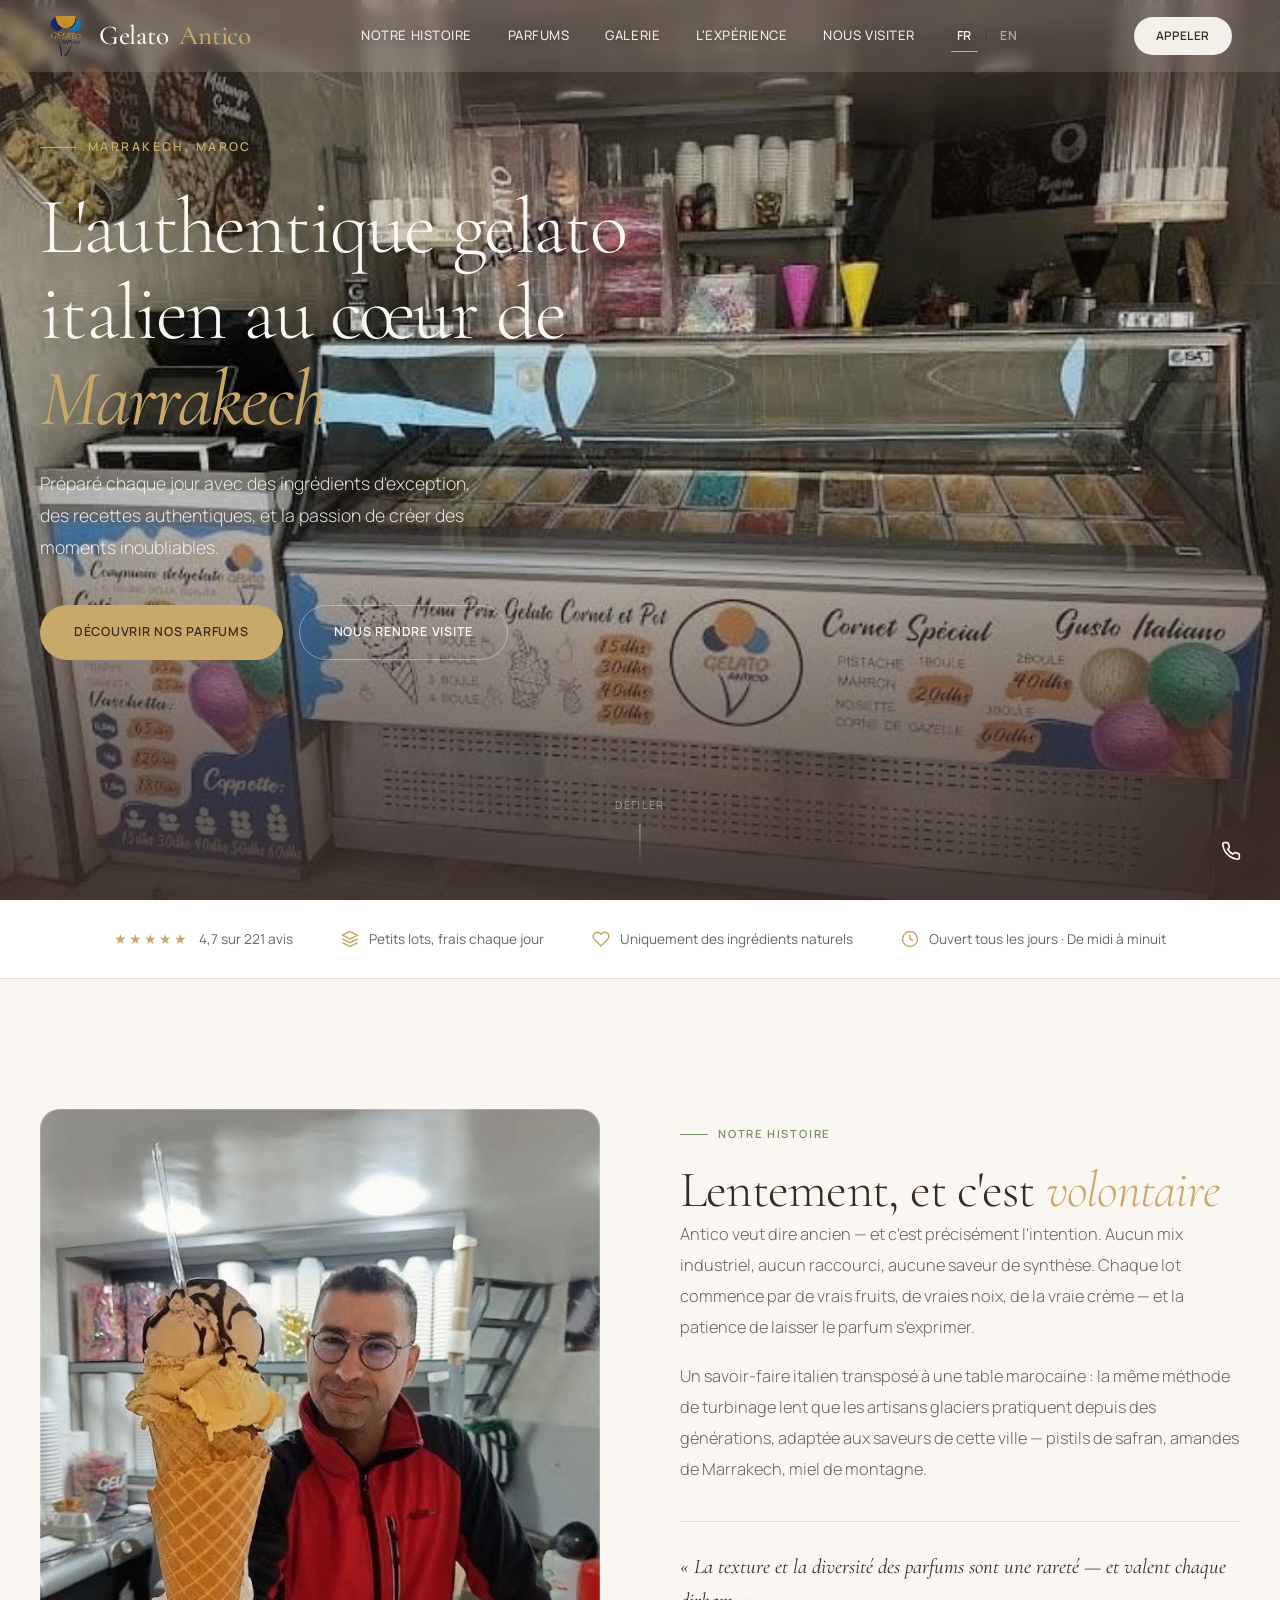
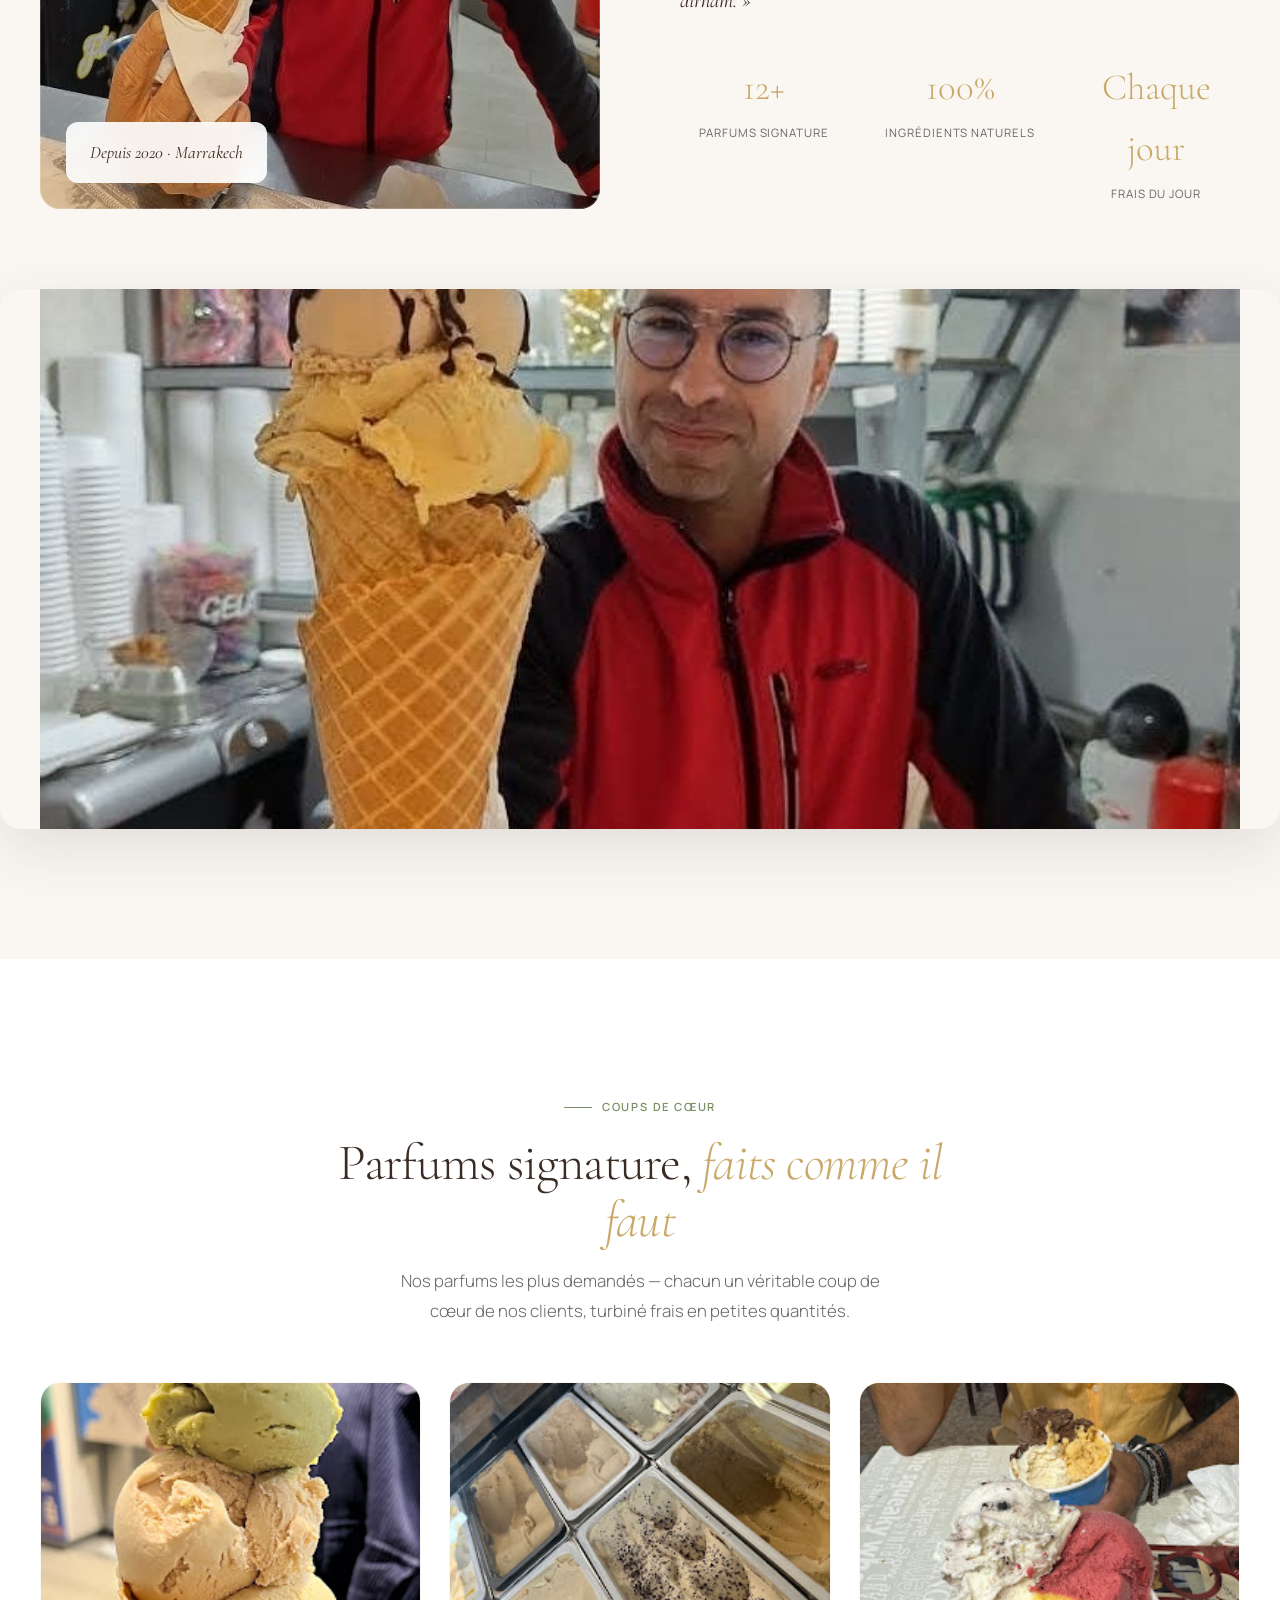
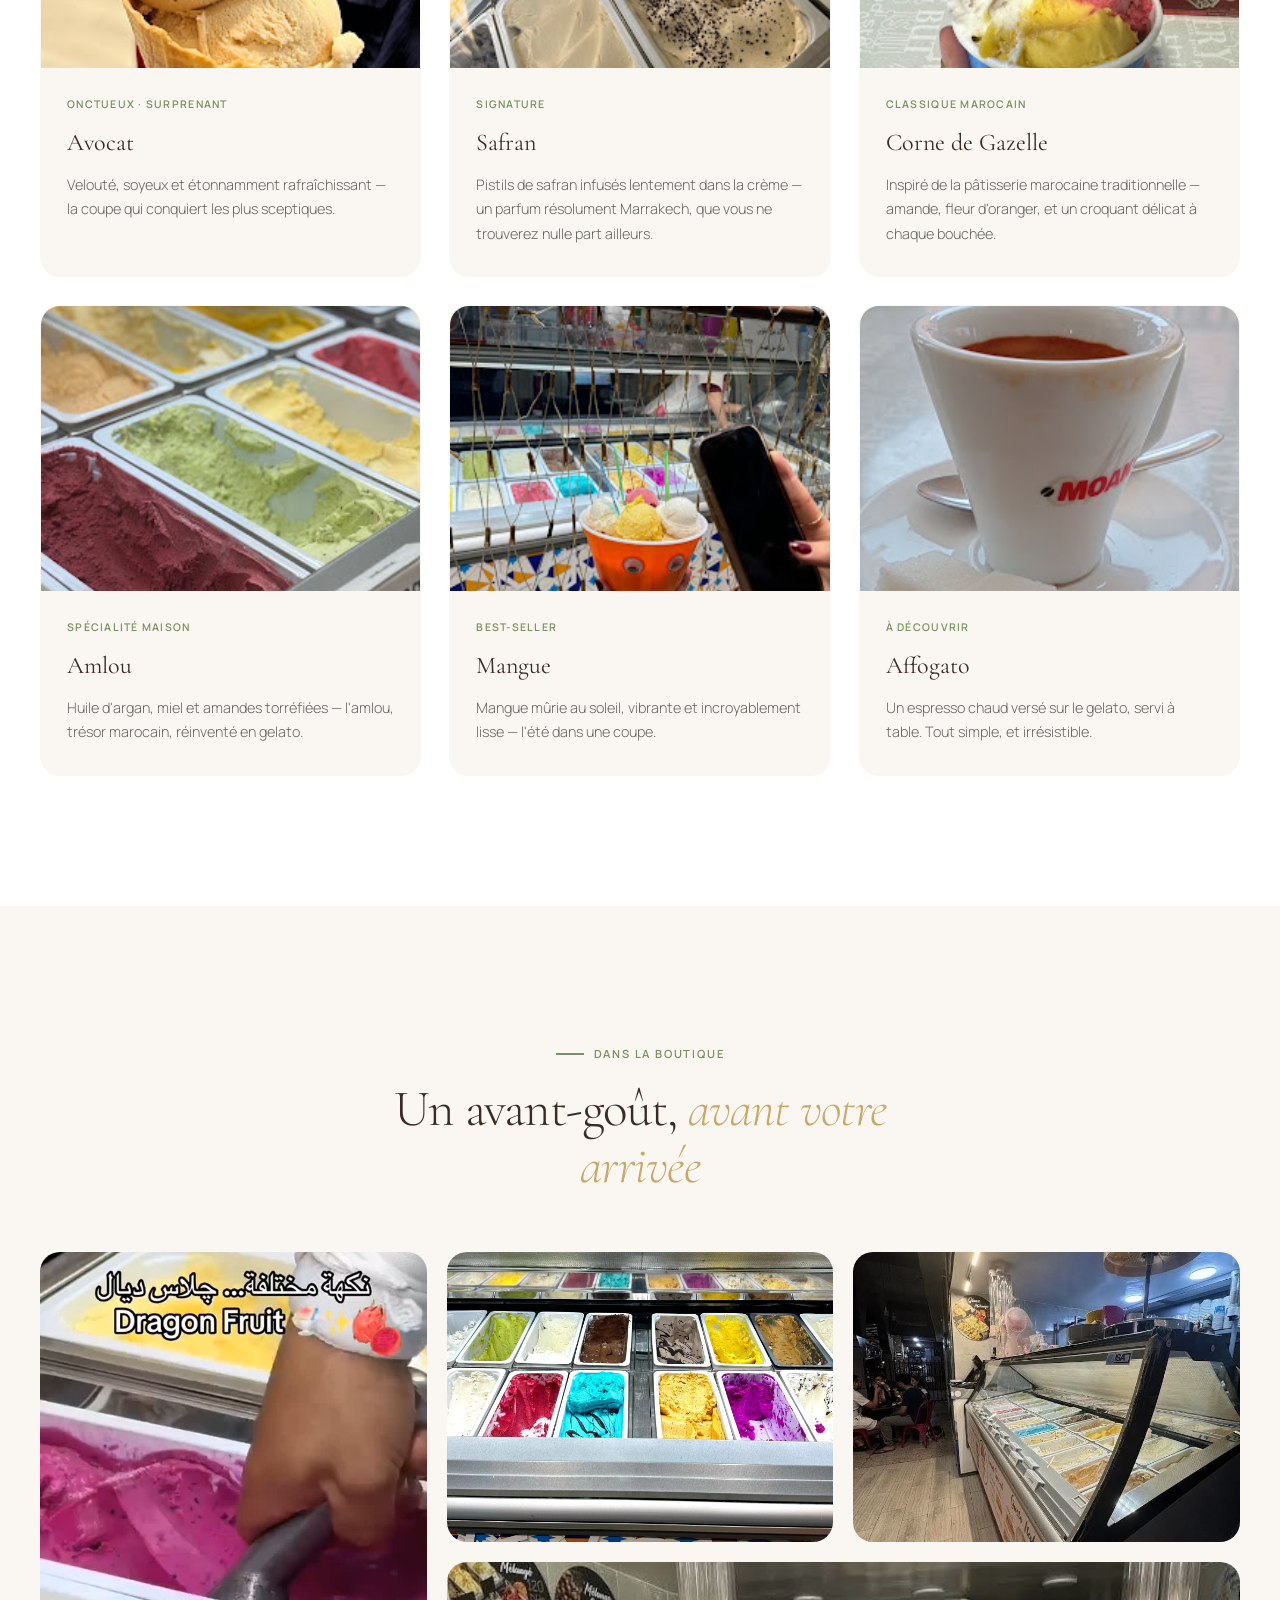
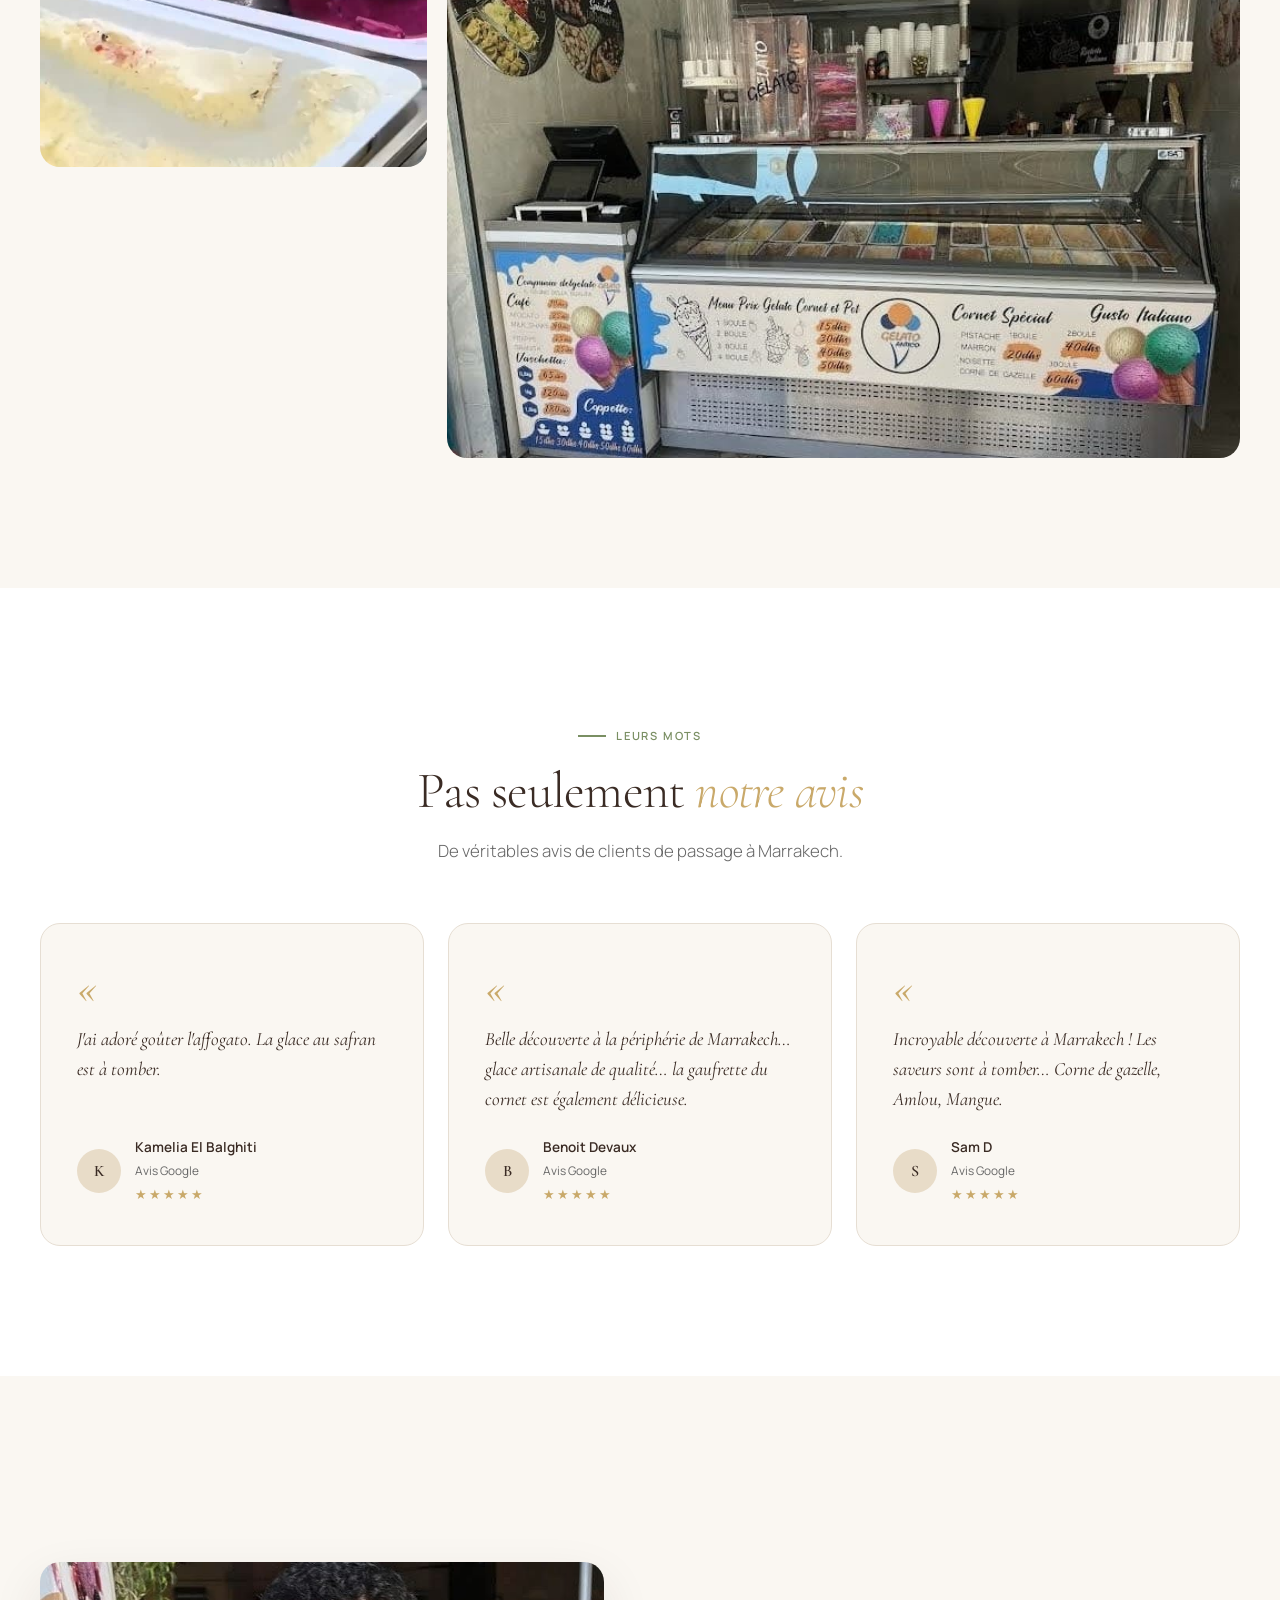
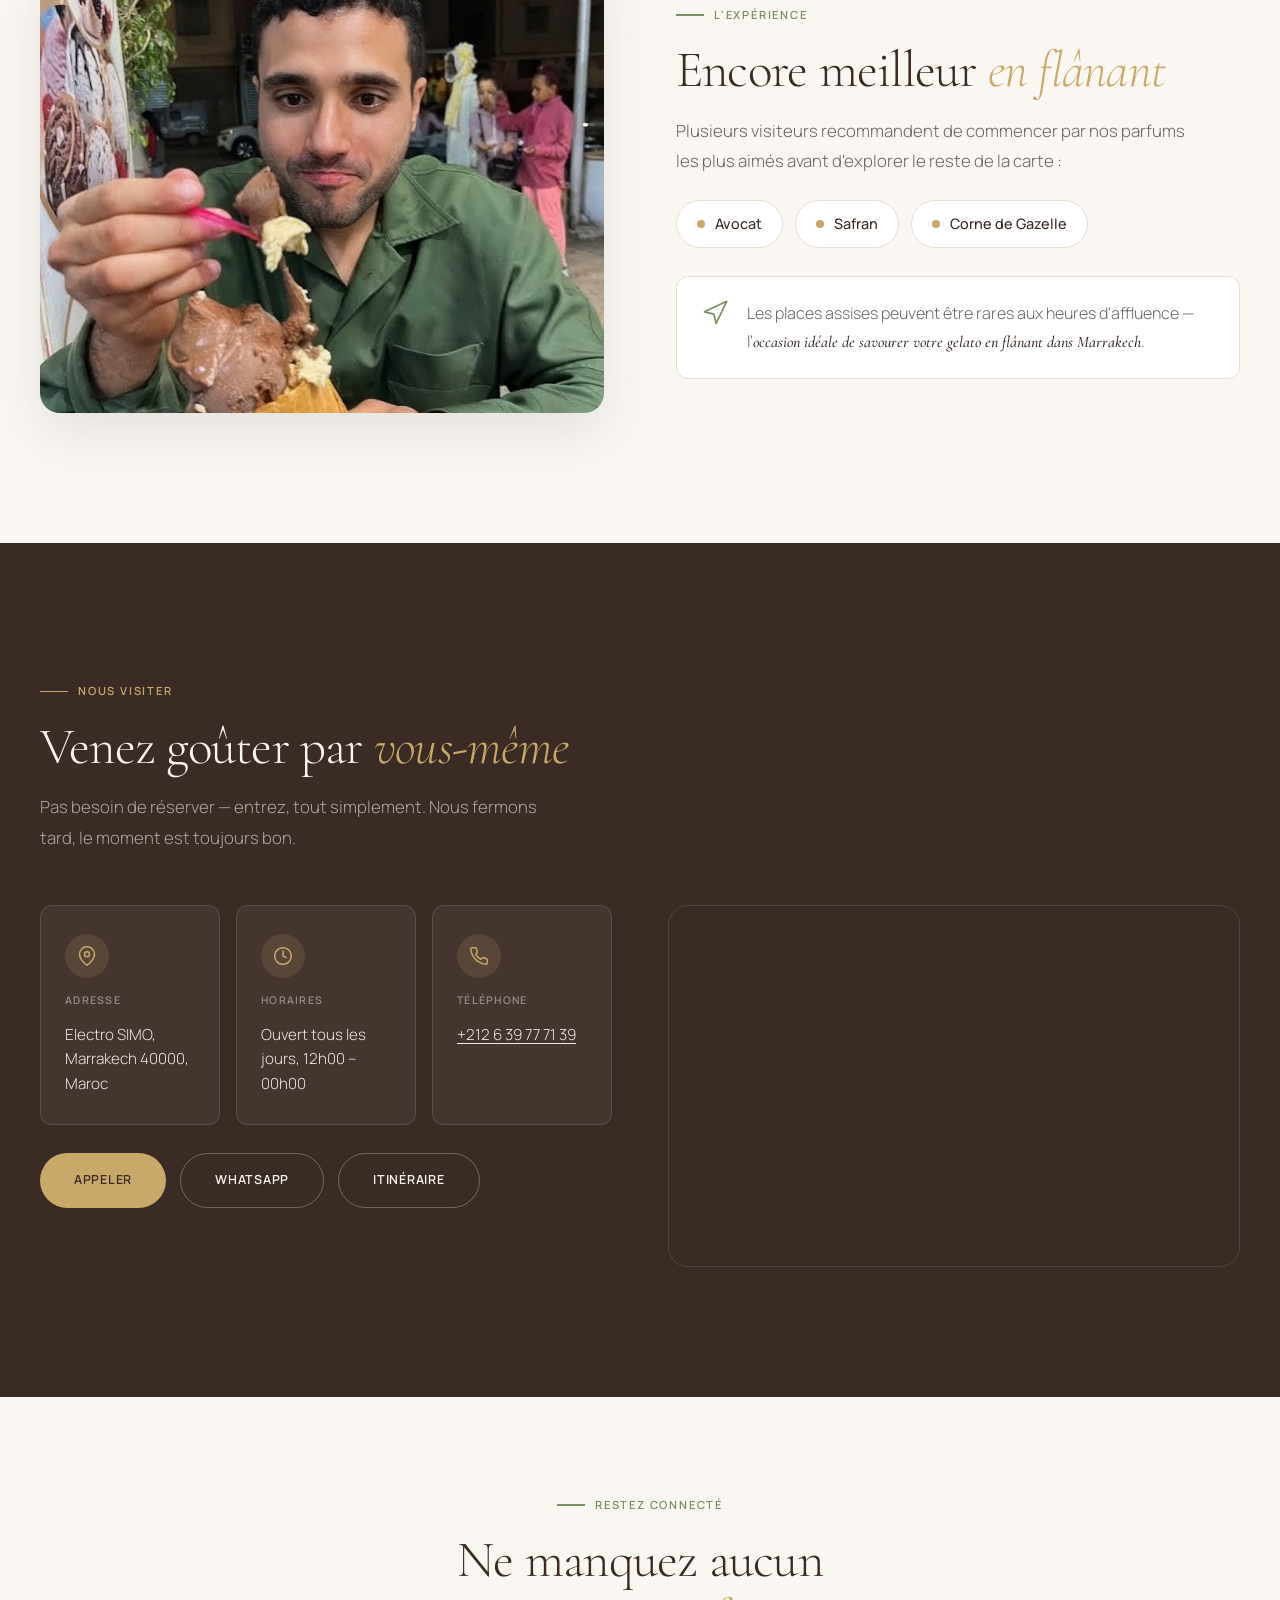
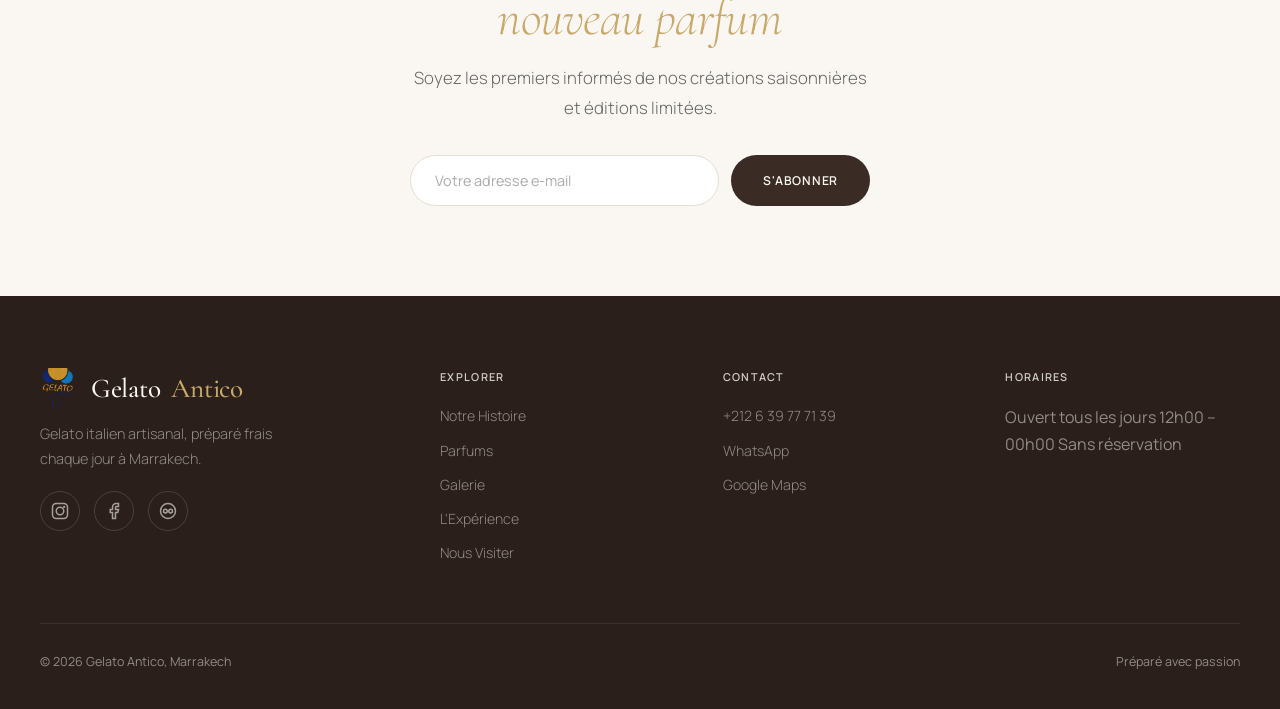
==== fr/index.html @ 5a698c18 "ajouter english trnslate" ====
<!DOCTYPE html>
<html lang="fr">
<head>
<meta charset="UTF-8">
<meta name="viewport" content="width=device-width, initial-scale=1.0">

<title>Gelato Antico : Meilleur glacier et café à Marrakech</title>
<meta name="description" content="Gelato italien artisanal préparé frais chaque jour au cœur de Marrakech. Ingrédients d'exception, recettes authentiques, parfums signature. Le meilleur glacier de Marrakech.">
<meta name="keywords" content="meilleure glace Marrakech, glacier Marrakech, gelato artisanal Marrakech, café Marrakech, glace italienne Marrakech, dessert Marrakech, gelato safran Marrakech">
<meta name="author" content="Gelato Antico">
<meta name="robots" content="index, follow, max-image-preview:large">

<link rel="alternate" hreflang="en" href="https://www.gelatoantico.ma/">
<link rel="alternate" hreflang="fr" href="https://www.gelatoantico.ma/fr/">
<link rel="alternate" hreflang="x-default" href="https://www.gelatoantico.ma/">
<link rel="canonical" href="https://www.gelatoantico.ma/fr/">

<meta property="og:type" content="website">
<meta property="og:url" content="https://www.gelatoantico.ma/fr/">
<meta property="og:title" content="Gelato Antico — Meilleur glacier artisanal à Marrakech">
<meta property="og:description" content="Gelato italien artisanal préparé frais chaque jour au cœur de Marrakech. Ingrédients d'exception, recettes authentiques, goût inoubliable.">
<meta property="og:image" content="https://www.gelatoantico.ma/assets/img/ShopOverview.jpeg">
<meta property="og:image:alt" content="Boutique Gelato Antico à Marrakech">
<meta property="og:locale" content="fr_FR">
<meta property="og:locale:alternate" content="en_US">
<meta property="og:site_name" content="Gelato Antico">

<meta name="twitter:card" content="summary_large_image">
<meta name="twitter:title" content="Gelato Antico — Meilleur glacier artisanal à Marrakech">
<meta name="twitter:description" content="Gelato italien artisanal préparé frais chaque jour au cœur de Marrakech.">
<meta name="twitter:image" content="https://www.gelatoantico.ma/assets/img/ShopOverview.jpeg">
<meta name="twitter:image:alt" content="Boutique Gelato Antico à Marrakech">

<meta name="theme-color" content="#FAF7F2">
<link rel="icon" type="image/png" href="../assets/favicon.png">
<link rel="apple-touch-icon" href="../assets/img/logo.png">

<link rel="preconnect" href="https://fonts.googleapis.com">
<link rel="preconnect" href="https://fonts.gstatic.com" crossorigin>
<link href="https://fonts.googleapis.com/css2?family=Cormorant+Garamond:ital,wght@0,300;0,400;0,500;0,600;0,700;1,300;1,400;1,500&family=Manrope:wght@300;400;500;600;700&display=swap" rel="stylesheet">

<script type="application/ld+json">
{
  "@context": "https://schema.org",
  "@type": "IceCreamShop",
   "name": "Gelato Antico",
  "alternateName": "Gelato Antico Marrakech",
  "image": "https://www.gelatoantico.ma/assets/img/ShopOverview.jpeg",
  "logo": "https://www.gelatoantico.ma/assets/img/logo.png",
  "description": "Gelato italien artisanal préparé frais chaque jour au cœur de Marrakech. Ingrédients d'exception, recettes authentiques, parfums signature dont safran, avocat, amlou.",
  "address": {
    "@type": "PostalAddress",
    "streetAddress": "Electro SIMO",
    "addressLocality": "Marrakech",
    "postalCode": "40000",
    "addressCountry": "MA"
  },
  "geo": {
    "@type": "GeoCoordinates",
    "latitude": 31.6590819,
    "longitude": -7.9947379
  },
  "telephone": "+212639777139",
  "url": "https://www.gelatoantico.ma/fr/",
  "inLanguage": "fr",
  "openingHoursSpecification": {
    "@type": "OpeningHoursSpecification",
    "dayOfWeek": ["Monday","Tuesday","Wednesday","Thursday","Friday","Saturday","Sunday"],
    "opens": "12:00",
    "closes": "00:00"
  },
  "priceRange": "$$",
  "servesCuisine": ["Gelato","Glace italienne","Café"],
  "aggregateRating": {
    "@type": "AggregateRating",
    "ratingValue": "4.7",
    "reviewCount": "221"
  },
  "hasMap": "https://maps.google.com/?cid=10820542430739020654"
}
</script>

<link rel="stylesheet" href="../css/style.css">
</head>
<body>

<a href="#main" class="skip-link">Aller au contenu</a>

<header id="header">
  <div class="header-inner">
    <a href="#top" class="logo" aria-label="Gelato Antico — accueil">
      <img src="../assets/img/logo.png" alt="Logo Gelato Antico" width="40" height="40">Gelato <span>Antico</span>
    </a>
    <nav id="nav" aria-label="Navigation principale">
      <a href="#about">Notre Histoire</a>
      <a href="#flavors">Parfums</a>
      <a href="#gallery">Galerie</a>
      <a href="#experience">L'Expérience</a>
      <a href="#visit">Nous Visiter</a>
      <div class="lang-switch" role="group" aria-label="Choix de la langue">
        <a href="/fr/" class="active" aria-label="Français" aria-current="page">FR</a>
        <span class="sep" aria-hidden="true">|</span>
        <a href="/" aria-label="English">EN</a>
      </div>
    </nav>
    <div class="header-actions">
      <a href="tel:+212639777139" class="header-cta">Appeler</a>
    </div>
    <button class="mobile-toggle" id="mobileToggle" aria-label="Ouvrir le menu" aria-expanded="false">
      <span></span><span></span><span></span>
    </button>
  </div>
</header>

<main id="main">
<section class="hero" id="top" aria-label="Hero">
  <div class="hero-bg">
    <img src="../assets/img/ShopOverview.jpeg" alt="Boutique Gelato Antico à Marrakech avec vitrine de gelato artisanal" fetchpriority="high">
  </div>
  <div class="hero-content container">
    <div class="hero-tag">Marrakech, Maroc</div>
    <h1>L'authentique gelato italien au cœur de <em>Marrakech</em></h1>
    <p class="hero-sub">Préparé chaque jour avec des ingrédients d'exception, des recettes authentiques, et la passion de créer des moments inoubliables.</p>
    <div class="hero-actions">
      <a href="#flavors" class="btn btn-gold">Découvrir nos parfums</a>
      <a href="#visit" class="btn btn-outline">Nous rendre visite</a>
    </div>
  </div>
  <div class="scroll-hint" aria-hidden="true">
    <span>Défiler</span>
    <span class="line"></span>
  </div>
</section>

<div class="trust" aria-label="Gage de qualité">
  <div class="container trust-inner">
    <div class="trust-item">
      <span class="trust-stars" aria-hidden="true">★★★★★</span>
      <span>4,7 sur 221 avis</span>
    </div>
    <div class="trust-item">
      <svg viewBox="0 0 24 24" fill="none" stroke="currentColor" stroke-width="2" aria-hidden="true"><path d="M12 2L2 7l10 5 10-5-10-5zM2 17l10 5 10-5M2 12l10 5 10-5"/></svg>
      <span>Petits lots, frais chaque jour</span>
    </div>
    <div class="trust-item">
      <svg viewBox="0 0 24 24" fill="none" stroke="currentColor" stroke-width="2" aria-hidden="true"><path d="M20.84 4.61a5.5 5.5 0 0 0-7.78 0L12 5.67l-1.06-1.06a5.5 5.5 0 0 0-7.78 7.78L12 21.23l8.84-8.84a5.5 5.5 0 0 0 0-7.78z"/></svg>
      <span>Uniquement des ingrédients naturels</span>
    </div>
    <div class="trust-item">
      <svg viewBox="0 0 24 24" fill="none" stroke="currentColor" stroke-width="2" aria-hidden="true"><circle cx="12" cy="12" r="10"/><path d="M12 6v6l4 2"/></svg>
      <span>Ouvert tous les jours · De midi à minuit</span>
    </div>
  </div>
</div>

<section class="about" id="about" aria-label="À propos">
  <div class="container about-grid">
    <div class="about-image reveal">
      <img src="../assets/img/OwnerHoldingIceCream.jpeg" alt="Le gérant de Gelato Antico tenant un gelato fraîchement préparé" loading="lazy" width="600" height="750">
      <div class="about-badge">Depuis 2020 · Marrakech</div>
    </div>
    <div class="about-text">
      <div class="section-tag reveal">Notre Histoire</div>
      <h2 class="section-title reveal reveal-delay-1">Lentement, et c'est <em>volontaire</em></h2>
      <p class="reveal reveal-delay-2">Antico veut dire ancien — et c'est précisément l'intention. Aucun mix industriel, aucun raccourci, aucune saveur de synthèse. Chaque lot commence par de vrais fruits, de vraies noix, de la vraie crème — et la patience de laisser le parfum s'exprimer.</p>
      <p class="reveal reveal-delay-2">Un savoir-faire italien transposé à une table marocaine : la même méthode de turbinage lent que les artisans glaciers pratiquent depuis des générations, adaptée aux saveurs de cette ville — pistils de safran, amandes de Marrakech, miel de montagne.</p>
      <div class="about-signature reveal reveal-delay-3">« La texture et la diversité des parfums sont une rareté — et valent chaque dirham. »</div>
      <div class="about-stats reveal reveal-delay-3">
        <div class="stat">
          <div class="stat-num">12+</div>
          <div class="stat-label">Parfums signature</div>
        </div>
        <div class="stat">
          <div class="stat-num">100%</div>
          <div class="stat-label">Ingrédients naturels</div>
        </div>
        <div class="stat">
          <div class="stat-num">Chaque jour</div>
          <div class="stat-label">Frais du jour</div>
        </div>
      </div>
    </div>
  </div>
  <div class="about-video container reveal">
    <video autoplay muted loop playsinline preload="none" poster="../assets/img/OwnerHoldingIceCream.jpeg" aria-label="Gelato Antico en train de préparer le gelato">
      <source src="../assets/videos/ce-glacier.mp4" type="video/mp4">
    </video>
  </div>
</section>

<section class="flavors" id="flavors" aria-label="Parfums signature">
  <div class="container">
    <div class="section-center">
      <div class="section-tag reveal">Coups de cœur</div>
      <h2 class="section-title reveal reveal-delay-1">Parfums signature, <em>faits comme il faut</em></h2>
      <p class="section-subtitle reveal reveal-delay-2">Nos parfums les plus demandés — chacun un véritable coup de cœur de nos clients, turbiné frais en petites quantités.</p>
    </div>
    <div class="flavor-grid">
      <div class="flavor-card reveal">
        <div class="flavor-img">
          <img src="../assets/img/GlaceFLavor1.jpg" alt="Gelato à l'avocat chez Gelato Antico" loading="lazy" width="400" height="300">
        </div>
        <div class="flavor-info">
          <div class="flavor-tag">Onctueux · Surprenant</div>
          <h3 class="flavor-name">Avocat</h3>
          <p class="flavor-desc">Velouté, soyeux et étonnamment rafraîchissant — la coupe qui conquiert les plus sceptiques.</p>
        </div>
      </div>
      <div class="flavor-card reveal reveal-delay-1">
        <div class="flavor-img">
          <img src="../assets/img/allflavors.jpg" alt="Gelato au safran chez Gelato Antico" loading="lazy" width="400" height="300">
        </div>
        <div class="flavor-info">
          <div class="flavor-tag">Signature</div>
          <h3 class="flavor-name">Safran</h3>
          <p class="flavor-desc">Pistils de safran infusés lentement dans la crème — un parfum résolument Marrakech, que vous ne trouverez nulle part ailleurs.</p>
        </div>
      </div>
      <div class="flavor-card reveal reveal-delay-2">
        <div class="flavor-img">
          <img src="../assets/img/3flavorsin3.jpg" alt="Gelato corne de gazelle chez Gelato Antico" loading="lazy" width="400" height="300">
        </div>
        <div class="flavor-info">
          <div class="flavor-tag">Classique marocain</div>
          <h3 class="flavor-name">Corne de Gazelle</h3>
          <p class="flavor-desc">Inspiré de la pâtisserie marocaine traditionnelle — amande, fleur d'oranger, et un croquant délicat à chaque bouchée.</p>
        </div>
      </div>
      <div class="flavor-card reveal">
        <div class="flavor-img">
          <img src="../assets/img/glaces.jpg" alt="Gelato à l'amlou chez Gelato Antico" loading="lazy" width="400" height="300">
        </div>
        <div class="flavor-info">
          <div class="flavor-tag">Spécialité maison</div>
          <h3 class="flavor-name">Amlou</h3>
          <p class="flavor-desc">Huile d'argan, miel et amandes torréfiées — l'amlou, trésor marocain, réinventé en gelato.</p>
        </div>
      </div>
      <div class="flavor-card reveal reveal-delay-1">
        <div class="flavor-img">
          <img src="../assets/img/BigIcecream.jpg" alt="Gelato à la mangue chez Gelato Antico" loading="lazy" width="400" height="300">
        </div>
        <div class="flavor-info">
          <div class="flavor-tag">Best-seller</div>
          <h3 class="flavor-name">Mangue</h3>
          <p class="flavor-desc">Mangue mûrie au soleil, vibrante et incroyablement lisse — l'été dans une coupe.</p>
        </div>
      </div>
      <div class="flavor-card reveal reveal-delay-2">
        <div class="flavor-img">
          <img src="../assets/img/CofeeNormal.jpg" alt="Affogato chez Gelato Antico" loading="lazy" width="400" height="300">
        </div>
        <div class="flavor-info">
          <div class="flavor-tag">À découvrir</div>
          <h3 class="flavor-name">Affogato</h3>
          <p class="flavor-desc">Un espresso chaud versé sur le gelato, servi à table. Tout simple, et irrésistible.</p>
        </div>
      </div>
    </div>
  </div>
</section>

<section class="gallery" id="gallery" aria-label="Galerie">
  <div class="container">
    <div class="section-center">
      <div class="section-tag reveal">Dans la boutique</div>
      <h2 class="section-title reveal reveal-delay-1">Un avant-goût, <em>avant votre arrivée</em></h2>
    </div>
    <div class="gallery-grid">
      <div class="gallery-item g1 reveal">
        <img src="../assets/img/GlaceOfDragonFruit.jpg" alt="Coupe de gelato au fruit du dragon chez Gelato Antico" loading="lazy" width="500" height="667">
        <div class="gallery-overlay"><span>La coupe parfaite</span></div>
      </div>
      <div class="gallery-item g2 reveal reveal-delay-1">
        <img src="../assets/img/AllIcecream.jpg" alt="Assortiment de parfums de gelato en vitrine" loading="lazy" width="500" height="375">
        <div class="gallery-overlay"><span>Vitrine artisanale</span></div>
      </div>
      <div class="gallery-item g3 reveal reveal-delay-2">
        <img src="../assets/img/Shopinside.jpeg" alt="Intérieur de la boutique Gelato Antico" loading="lazy" width="500" height="375">
        <div class="gallery-overlay"><span>Préparé avec soin</span></div>
      </div>
      <div class="gallery-item g4 reveal reveal-delay-1">
        <img src="../assets/img/ShopOverview.jpeg" alt="Devanture et entrée de Gelato Antico" loading="lazy" width="800" height="500">
        <div class="gallery-overlay"><span>Bienvenue</span></div>
      </div>
    </div>
  </div>
</section>

<section class="testimonials" aria-label="Avis clients">
  <div class="container">
    <div class="section-center">
      <div class="section-tag reveal">Leurs mots</div>
      <h2 class="section-title reveal reveal-delay-1">Pas seulement <em>notre avis</em></h2>
      <p class="section-subtitle reveal reveal-delay-2">De véritables avis de clients de passage à Marrakech.</p>
    </div>
    <div class="test-grid">
      <div class="test-card reveal">
        <div class="test-quote" aria-hidden="true">&laquo;</div>
        <p class="test-text">J'ai adoré goûter l'affogato. La glace au safran est à tomber.</p>
        <div class="test-author">
          <div class="test-avatar" aria-hidden="true">K</div>
          <div>
            <div class="test-name">Kamelia El Balghiti</div>
            <div class="test-source">Avis Google</div>
            <div class="test-stars" aria-label="5 sur 5 étoiles">★★★★★</div>
          </div>
        </div>
      </div>
      <div class="test-card reveal reveal-delay-1">
        <div class="test-quote" aria-hidden="true">&laquo;</div>
        <p class="test-text">Belle découverte à la périphérie de Marrakech… glace artisanale de qualité… la gaufrette du cornet est également délicieuse.</p>
        <div class="test-author">
          <div class="test-avatar" aria-hidden="true">B</div>
          <div>
            <div class="test-name">Benoit Devaux</div>
            <div class="test-source">Avis Google</div>
            <div class="test-stars" aria-label="5 sur 5 étoiles">★★★★★</div>
          </div>
        </div>
      </div>
      <div class="test-card reveal reveal-delay-2">
        <div class="test-quote" aria-hidden="true">&laquo;</div>
        <p class="test-text">Incroyable découverte à Marrakech ! Les saveurs sont à tomber… Corne de gazelle, Amlou, Mangue.</p>
        <div class="test-author">
          <div class="test-avatar" aria-hidden="true">S</div>
          <div>
            <div class="test-name">Sam D</div>
            <div class="test-source">Avis Google</div>
            <div class="test-stars" aria-label="5 sur 5 étoiles">★★★★★</div>
          </div>
        </div>
      </div>
    </div>
  </div>
</section>

<section class="experience" id="experience" aria-label="L'expérience client">
  <div class="container">
    <div class="experience-grid">
      <div class="experience-img reveal">
        <img src="../assets/img/CostumerReaction.jpeg" alt="Client dégustant un gelato chez Gelato Antico à Marrakech" loading="lazy" width="625" height="500">
      </div>
      <div class="experience-text">
        <div class="section-tag reveal">L'Expérience</div>
        <h2 class="section-title reveal reveal-delay-1">Encore meilleur <em>en flânant</em></h2>
        <p class="section-subtitle reveal reveal-delay-2">Plusieurs visiteurs recommandent de commencer par nos parfums les plus aimés avant d'explorer le reste de la carte :</p>
        <div class="picks reveal reveal-delay-2">
          <span class="pick">Avocat</span>
          <span class="pick">Safran</span>
          <span class="pick">Corne de Gazelle</span>
        </div>
        <div class="experience-note reveal reveal-delay-3">
          <svg viewBox="0 0 24 24" fill="none" stroke="currentColor" stroke-width="1.5" stroke-linecap="round" stroke-linejoin="round" aria-hidden="true"><path d="M3 11l19-9-9 19-2-8-8-2z"/></svg>
          <p>Les places assises peuvent être rares aux heures d'affluence — l'<em>occasion idéale de savourer votre gelato en flânant dans Marrakech</em>.</p>
        </div>
      </div>
    </div>
  </div>
</section>

<section class="visit" id="visit" aria-label="Nous visiter">
  <div class="container">
    <div class="section-tag reveal">Nous Visiter</div>
    <h2 class="section-title reveal reveal-delay-1">Venez goûter par <em>vous-même</em></h2>
    <p class="section-subtitle reveal reveal-delay-2">Pas besoin de réserver — entrez, tout simplement. Nous fermons tard, le moment est toujours bon.</p>
    <div class="visit-grid">
      <div class="reveal reveal-delay-2">
        <div class="visit-cards">
          <div class="visit-card">
            <div class="visit-card-icon" aria-hidden="true">
              <svg viewBox="0 0 24 24" fill="none" stroke="currentColor" stroke-width="1.8" stroke-linecap="round" stroke-linejoin="round"><path d="M21 10c0 7-9 13-9 13s-9-6-9-13a9 9 0 0 1 18 0z"/><circle cx="12" cy="10" r="3"/></svg>
            </div>
            <div class="visit-card-label">Adresse</div>
            <div class="visit-card-value">Electro SIMO, Marrakech 40000, Maroc</div>
          </div>
          <div class="visit-card">
            <div class="visit-card-icon" aria-hidden="true">
              <svg viewBox="0 0 24 24" fill="none" stroke="currentColor" stroke-width="1.8" stroke-linecap="round" stroke-linejoin="round"><circle cx="12" cy="12" r="10"/><path d="M12 6v6l4 2"/></svg>
            </div>
            <div class="visit-card-label">Horaires</div>
            <div class="visit-card-value">Ouvert tous les jours, 12h00 – 00h00</div>
          </div>
          <div class="visit-card">
            <div class="visit-card-icon" aria-hidden="true">
              <svg viewBox="0 0 24 24" fill="none" stroke="currentColor" stroke-width="1.8" stroke-linecap="round" stroke-linejoin="round"><path d="M22 16.92v3a2 2 0 0 1-2.18 2 19.79 19.79 0 0 1-8.63-3.07 19.5 19.5 0 0 1-6-6 19.79 19.79 0 0 1-3.07-8.67A2 2 0 0 1 4.11 2h3a2 2 0 0 1 2 1.72c.127.96.361 1.903.7 2.81a2 2 0 0 1-.45 2.11L8.09 9.91a16 16 0 0 0 6 6l1.27-1.27a2 2 0 0 1 2.11-.45c.907.339 1.85.573 2.81.7A2 2 0 0 1 22 16.92z"/></svg>
            </div>
            <div class="visit-card-label">Téléphone</div>
            <div class="visit-card-value"><a href="tel:+212639777139">+212 6 39 77 71 39</a></div>
          </div>
        </div>
        <div class="visit-actions">
          <a href="tel:+212639777139" class="btn btn-gold">Appeler</a>
          <a href="https://wa.me/212639777139" class="btn btn-outline-light" target="_blank" rel="noopener">WhatsApp</a>
          <a href="https://maps.google.com/?cid=10820542430739020654" class="btn btn-outline-light" target="_blank" rel="noopener">Itinéraire</a>
        </div>
      </div>
      <div class="map-wrap reveal reveal-delay-3">
        <iframe loading="lazy" referrerpolicy="no-referrer-when-downgrade" title="Localisation de Gelato Antico sur Google Maps" src="https://www.google.com/maps?q=31.6590819,-7.9947379&z=16&output=embed"></iframe>
      </div>
    </div>
  </div>
</section>

<section class="newsletter" aria-label="Newsletter">
  <div class="container newsletter-box">
    <div class="section-tag reveal">Restez connecté</div>
    <h2 class="section-title reveal reveal-delay-1">Ne manquez aucun <em>nouveau parfum</em></h2>
    <p class="section-subtitle reveal reveal-delay-2">Soyez les premiers informés de nos créations saisonnières et éditions limitées.</p>
    <form class="newsletter-form reveal reveal-delay-3">
      <label for="email" class="visually-hidden">Votre adresse e-mail</label>
      <input type="email" id="email" placeholder="Votre adresse e-mail" required>
      <button type="submit">S'abonner</button>
    </form>
  </div>
</section>
</main>

<footer>
  <div class="container">
    <div class="foot-grid">
      <div class="foot-brand">
        <div class="logo"><img src="../assets/img/logo.png" alt="Logo Gelato Antico" width="40" height="40">Gelato <span>Antico</span></div>
        <p>Gelato italien artisanal, préparé frais chaque jour à Marrakech.</p>
        <div class="foot-social">
          <a href="#" aria-label="Instagram">
            <svg viewBox="0 0 24 24" fill="none" stroke="currentColor" stroke-width="2" aria-hidden="true"><rect x="2" y="2" width="20" height="20" rx="5"/><circle cx="12" cy="12" r="5"/><circle cx="17.5" cy="6.5" r="1.5" fill="currentColor" stroke="none"/></svg>
          </a>
          <a href="#" aria-label="Facebook">
            <svg viewBox="0 0 24 24" fill="none" stroke="currentColor" stroke-width="2" aria-hidden="true"><path d="M18 2h-3a5 5 0 0 0-5 5v3H7v4h3v8h4v-8h3l1-4h-4V7a1 1 0 0 1 1-1h3z"/></svg>
          </a>
          <a href="#" aria-label="TripAdvisor">
            <svg viewBox="0 0 24 24" fill="none" stroke="currentColor" stroke-width="2" aria-hidden="true"><circle cx="12" cy="12" r="10"/><circle cx="8.5" cy="12" r="2.5"/><circle cx="15.5" cy="12" r="2.5"/></svg>
          </a>
        </div>
      </div>
      <div class="foot-col">
        <h4>Explorer</h4>
        <a href="#about">Notre Histoire</a>
        <a href="#flavors">Parfums</a>
        <a href="#gallery">Galerie</a>
        <a href="#experience">L'Expérience</a>
        <a href="#visit">Nous Visiter</a>
      </div>
      <div class="foot-col">
        <h4>Contact</h4>
        <a href="tel:+212639777139">+212 6 39 77 71 39</a>
        <a href="https://wa.me/212639777139" target="_blank" rel="noopener">WhatsApp</a>
        <a href="https://maps.google.com/?cid=10820542430739020654" target="_blank" rel="noopener">Google Maps</a>
      </div>
      <div class="foot-col">
        <h4>Horaires</h4>
        <span class="footer-static">Ouvert tous les jours</span>
        <span class="footer-static">12h00 – 00h00</span>
        <span class="footer-static">Sans réservation</span>
      </div>
    </div>
    <div class="foot-bottom">
      <span>&copy; 2026 Gelato Antico, Marrakech</span>
      <span>Préparé avec passion</span>
    </div>
  </div>
</footer>

<a href="tel:+212639777139" class="sticky-cta" aria-label="Appeler Gelato Antico">
  <svg viewBox="0 0 24 24" fill="none" stroke="currentColor" stroke-width="2" stroke-linecap="round" stroke-linejoin="round" aria-hidden="true"><path d="M22 16.92v3a2 2 0 0 1-2.18 2 19.79 19.79 0 0 1-8.63-3.07 19.5 19.5 0 0 1-6-6 19.79 19.79 0 0 1-3.07-8.67A2 2 0 0 1 4.11 2h3a2 2 0 0 1 2 1.72c.127.96.361 1.903.7 2.81a2 2 0 0 1-.45 2.11L8.09 9.91a16 16 0 0 0 6 6l1.27-1.27a2 2 0 0 1 2.11-.45c.907.339 1.85.573 2.81.7A2 2 0 0 1 22 16.92z"/></svg>
</a>

<script src="../js/script.js"></script>
</body>
</html>
---- css/style.css ----
:root {
  --bg: #FAF7F2;
  --surface: #FFFFFF;
  --primary: #3A2B24;
  --secondary: #7A8F63;
  --accent: #C9A96A;
  --cream: #E8DCC8;
  --text: #2D2D2D;
  --muted: #666666;
  --border: #E6DED3;
  --font-heading: 'Cormorant Garamond', Georgia, serif;
  --font-body: 'Manrope', -apple-system, sans-serif;
  --ease: cubic-bezier(0.22, 1, 0.36, 1);
  --radius: 20px;
  --radius-sm: 12px;
  --radius-xs: 8px;
  --nav-h: 72px;
}

*, *::before, *::after { box-sizing: border-box; margin: 0; padding: 0; }
html { scroll-behavior: smooth; scroll-padding-top: var(--nav-h); }
body {
  font-family: var(--font-body);
  background: var(--bg);
  color: var(--text);
  overflow-x: hidden;
  -webkit-font-smoothing: antialiased;
  -moz-osx-font-smoothing: grayscale;
  line-height: 1.65;
}
img { max-width: 100%; height: auto; display: block; }
a { color: inherit; text-decoration: none; }
button { border: none; background: none; cursor: pointer; font-family: inherit; }

/* ===== UTILITIES ===== */
.visually-hidden {
  position: absolute; width: 1px; height: 1px;
  overflow: hidden; clip: rect(0 0 0 0);
  clip-path: inset(50%); white-space: nowrap;
}
.skip-link {
  position: absolute; top: -100px; left: 0;
  background: var(--primary); color: var(--bg);
  padding: 12px 24px; z-index: 2000; font-size: 0.85rem; font-weight: 600;
  border-radius: 0 0 8px 0; transition: top 0.3s;
}
.skip-link:focus { top: 0; }
.section-center { text-align: center; max-width: 620px; margin: 0 auto; }
.section-center .section-tag { justify-content: center; }
.section-center .section-title { text-align: center; }
.section-center .section-subtitle { text-align: center; margin: 16px auto 0; }

.container { max-width: 1280px; margin: 0 auto; padding: 0 40px; }
@media (max-width: 768px) { .container { padding: 0 24px; } }

/* ===== HEADER ===== */
header {
  position: fixed; top: 0; left: 0; right: 0; z-index: 1000;
  padding: 16px 48px;
  transition: padding 0.5s var(--ease), background 0.5s var(--ease), box-shadow 0.5s var(--ease);
  background: rgba(250, 247, 242, 0.12);
  backdrop-filter: blur(6px) saturate(1.1);
  -webkit-backdrop-filter: blur(6px) saturate(1.1);
}
header.scrolled {
  padding: 10px 48px;
  background: rgba(250, 247, 242, 0.82);
  backdrop-filter: blur(14px) saturate(1.3);
  -webkit-backdrop-filter: blur(14px) saturate(1.3);
  border-bottom: 1px solid var(--border);
  box-shadow: 0 4px 24px rgba(58, 43, 36, 0.04);
}
.header-inner {
  display: flex; align-items: center; justify-content: space-between;
  max-width: 1280px; margin: 0 auto; gap: 24px;
}
.logo {
  display: inline-flex; align-items: center; gap: 11px;
  font-family: var(--font-heading);
  font-size: 1.7rem; font-weight: 500; letter-spacing: -0.01em;
  color: var(--primary); line-height: 1;
}
.logo img { height: 40px; width: 40px; object-fit: contain; flex-shrink: 0; }
header:not(.scrolled):not(.menu-open) .logo { color: var(--bg); }
.logo span { color: var(--accent); transition: color 0.5s var(--ease); }
header:not(.scrolled):not(.menu-open) .logo span { color: var(--accent); }
header.scrolled .logo { color: var(--primary); }

nav { display: flex; align-items: center; gap: 36px; }
nav a {
  font-size: 0.82rem; font-weight: 500; letter-spacing: 0.04em;
  text-transform: uppercase; color: var(--muted);
  transition: color 0.3s; position: relative; padding: 4px 0;
}
header:not(.scrolled):not(.menu-open) nav a { color: rgba(250, 247, 242, 0.92); text-shadow: 0 1px 8px rgba(0,0,0,0.25); }
header:not(.scrolled):not(.menu-open) nav a:hover { color: var(--bg); }
nav a::after {
  content: ''; position: absolute; bottom: -2px; left: 0; width: 0; height: 1.5px;
  background: var(--accent); transition: width 0.3s var(--ease);
}
nav a:hover { color: var(--primary); }
nav a:hover::after, nav a.active::after { width: 100%; }
nav a.active { color: var(--primary); }
header:not(.scrolled):not(.menu-open) nav a.active { color: var(--bg); }

/* Single language switcher — lives inside nav */
.lang-switch {
  display: flex; align-items: center; gap: 6px;
  font-size: 0.78rem; font-weight: 600; letter-spacing: 0.04em;
}
.lang-switch a {
  padding: 4px 6px; font-weight: 600; font-size: 0.78rem;
  letter-spacing: 0.04em; opacity: 0.6; transition: opacity 0.3s;
  text-transform: none;
}
.lang-switch a.active { opacity: 1; }
.lang-switch a:hover { opacity: 1; }
header:not(.scrolled):not(.menu-open) .lang-switch a { color: rgba(250, 247, 242, 0.9); }
header:not(.scrolled):not(.menu-open) .lang-switch a.active { color: var(--bg); }
header.scrolled .lang-switch a { color: var(--muted); }
header.scrolled .lang-switch a.active { color: var(--primary); }
header:not(.scrolled):not(.menu-open) .lang-switch a:hover { color: var(--bg); }
header.scrolled .lang-switch a:hover { color: var(--primary); }
.lang-switch .sep { opacity: 0.4; }

.header-actions { display: flex; align-items: center; gap: 20px; }
.header-cta {
  background: var(--accent); color: var(--primary);
  padding: 9px 22px; border-radius: 100px;
  font-size: 0.74rem; font-weight: 600; letter-spacing: 0.05em;
  text-transform: uppercase; transition: all 0.3s var(--ease);
}
header:not(.scrolled):not(.menu-open) .header-cta { background: rgba(250,247,242,0.95); }
.header-cta:hover { background: var(--primary); color: var(--bg); transform: translateY(-1px); box-shadow: 0 8px 20px rgba(58,43,36,0.15); }

.mobile-toggle { display: none; flex-direction: column; gap: 5px; padding: 8px; }
.mobile-toggle span { width: 24px; height: 2px; background: var(--primary); border-radius: 2px; transition: all 0.3s; }
header:not(.scrolled):not(.menu-open) .mobile-toggle span { background: var(--bg); }
header.menu-open { background: rgba(250, 247, 242, 0.96); backdrop-filter: blur(14px); -webkit-backdrop-filter: blur(14px); }
header.menu-open .logo, header.menu-open .logo span { color: var(--primary); }
header.menu-open .logo span { color: var(--accent); }
header.menu-open .mobile-toggle span:nth-child(1) { transform: translateY(7px) rotate(45deg); }
header.menu-open .mobile-toggle span:nth-child(2) { opacity: 0; transform: scaleX(0); }
header.menu-open .mobile-toggle span:nth-child(3) { transform: translateY(-7px) rotate(-45deg); }

@media (max-width: 900px) {
  header { padding: 12px 24px; }
  header.scrolled { padding: 10px 24px; }
  .logo { font-size: 1.5rem; }
  .logo img { height: 36px; width: 36px; }
  nav { display: none; }
  .header-cta { display: none; }
  .mobile-toggle { display: flex; }
  nav.open {
    display: flex; flex-direction: column;
    position: fixed; top: 0; left: 0; right: 0; bottom: 0;
    background: var(--bg); z-index: 999;
    justify-content: center; align-items: center; gap: 32px;
  }
  nav.open a { font-size: 1.15rem; color: var(--primary); }
  nav.open .lang-switch { margin-top: 16px; }
  nav.open .lang-switch a { font-size: 1rem; color: var(--primary); opacity: 0.6; }
  nav.open .lang-switch a.active { opacity: 1; }
}

/* ===== HERO ===== */
.hero {
  position: relative; min-height: 100vh;
  display: flex; align-items: flex-end;
  overflow: hidden; padding-top: var(--nav-h);
}
.hero-bg { position: absolute; inset: 0; z-index: 0; top: 0; }
.hero-bg img { width: 100%; height: 100%; object-fit: cover; }
.hero-bg::after {
  content: ''; position: absolute; inset: 0;
  background: linear-gradient(180deg, rgba(58,43,36,0.5) 0%, rgba(58,43,36,0.12) 26%, rgba(58,43,36,0.04) 46%, rgba(58,43,36,0.72) 100%), radial-gradient(120% 80% at 50% 30%, transparent 30%, rgba(58,43,36,0.42) 100%);
}
.hero-content {
  position: relative; z-index: 2; padding-bottom: 110px;
  color: var(--bg); width: 100%;
}
.hero-tag {
  display: inline-flex; align-items: center; gap: 12px;
  font-size: 0.76rem; font-weight: 600; letter-spacing: 0.2em;
  text-transform: uppercase; color: var(--accent);
  margin-bottom: 28px; text-shadow: 0 1px 12px rgba(0,0,0,0.25);
}
.hero-tag::before { content: ''; width: 36px; height: 1.5px; background: var(--accent); }
.hero h1 {
  font-family: var(--font-heading);
  font-size: clamp(2.6rem, 6.2vw, 5.4rem);
  font-weight: 300; line-height: 1.08; letter-spacing: -0.02em;
  max-width: 16ch; text-shadow: 0 2px 30px rgba(0,0,0,0.35);
}
.hero h1 em { font-style: italic; font-weight: 400; color: var(--accent); }
.hero-sub {
  font-size: 1.1rem; line-height: 1.8; max-width: 44ch;
  margin-top: 26px; color: rgba(250,247,242,0.88);
  font-weight: 300; text-shadow: 0 1px 16px rgba(0,0,0,0.3);
}
.hero-actions { display: flex; gap: 16px; margin-top: 42px; flex-wrap: wrap; }

.btn {
  display: inline-flex; align-items: center; gap: 10px;
  padding: 16px 34px; border-radius: 100px;
  font-size: 0.78rem; font-weight: 600; letter-spacing: 0.06em;
  text-transform: uppercase; transition: all 0.4s var(--ease);
}
.btn-gold { background: var(--accent); color: var(--primary); }
.btn-gold:hover { background: #d4b575; transform: translateY(-2px); box-shadow: 0 12px 32px rgba(201,169,106,0.3); }
.btn-outline { border: 1.5px solid rgba(250,247,242,0.4); color: var(--bg); }
.btn-outline:hover { border-color: var(--bg); background: rgba(250,247,242,0.1); }
.btn-outline-light { border: 1.5px solid rgba(250,247,242,0.3); color: var(--bg); }
.btn-outline-light:hover { border-color: var(--bg); background: rgba(250,247,242,0.1); }
.btn-dark { background: var(--primary); color: var(--bg); }
.btn-dark:hover { background: #4a3a32; transform: translateY(-2px); box-shadow: 0 12px 32px rgba(58,43,36,0.25); }

.scroll-hint {
  position: absolute; bottom: 36px; left: 50%; transform: translateX(-50%);
  display: flex; flex-direction: column; align-items: center; gap: 10px;
  z-index: 2; color: rgba(250,247,242,0.5);
  font-size: 0.68rem; letter-spacing: 0.12em; text-transform: uppercase;
}
.scroll-hint .line {
  width: 1px; height: 40px;
  background: linear-gradient(rgba(250,247,242,0.6), transparent);
  animation: scrollPulse 2s ease-in-out infinite;
}
@keyframes scrollPulse { 0%,100% { opacity: 0.3; } 50% { opacity: 1; } }

/* ===== TRUST BAR ===== */
.trust { background: var(--surface); border-bottom: 1px solid var(--border); padding: 28px 0; }
.trust-inner { display: flex; align-items: center; justify-content: center; gap: 48px; flex-wrap: wrap; }
.trust-item { display: flex; align-items: center; gap: 10px; font-size: 0.85rem; color: var(--muted); }
.trust-item svg { width: 18px; height: 18px; color: var(--accent); }
.trust-stars { color: var(--accent); font-size: 0.85rem; letter-spacing: 2px; }

/* ===== SECTION STYLES ===== */
section { padding: 130px 0; }
@media (max-width: 768px) { section { padding: 88px 0; } }
.section-tag {
  display: inline-flex; align-items: center; gap: 10px;
  font-size: 0.7rem; font-weight: 600; letter-spacing: 0.16em;
  text-transform: uppercase; color: var(--secondary); margin-bottom: 18px;
}
.section-tag::before { content: ''; width: 28px; height: 1.5px; background: var(--secondary); }
.section-title {
  font-family: var(--font-heading);
  font-size: clamp(2.1rem, 4vw, 3.3rem);
  font-weight: 300; line-height: 1.12;
  letter-spacing: -0.015em; color: var(--primary);
}
.section-title em { font-style: italic; color: var(--accent); }
.section-subtitle {
  font-size: 1.05rem; line-height: 1.8; color: var(--muted);
  margin-top: 16px; max-width: 52ch; font-weight: 300;
}

/* ===== REVEAL ANIMATION ===== */
.reveal { opacity: 0; transform: translateY(28px); transition: opacity 0.8s var(--ease), transform 0.8s var(--ease); }
.reveal.visible { opacity: 1; transform: translateY(0); }
.reveal-delay-1 { transition-delay: 0.08s; }
.reveal-delay-2 { transition-delay: 0.16s; }
.reveal-delay-3 { transition-delay: 0.24s; }

/* ===== ABOUT / CRAFT ===== */
.about { background: var(--bg); }
.about-grid { display: grid; grid-template-columns: 1fr 1fr; gap: 80px; align-items: center; }
@media (max-width: 900px) { .about-grid { grid-template-columns: 1fr; gap: 48px; } }
.about-image {
  position: relative; border-radius: var(--radius); overflow: hidden;
  aspect-ratio: 4/5;
}
.about-image img { width: 100%; height: 100%; object-fit: cover; }
.about-image::after {
  content: ''; position: absolute; inset: 0;
  border: 1px solid rgba(255,255,255,0.2); border-radius: var(--radius);
  pointer-events: none;
}
.about-badge {
  position: absolute; bottom: 26px; left: 26px;
  background: rgba(255,255,255,0.9); backdrop-filter: blur(12px);
  padding: 16px 24px; border-radius: var(--radius-sm);
  font-family: var(--font-heading); font-size: 1.1rem;
  font-style: italic; color: var(--primary);
  box-shadow: 0 8px 30px rgba(0,0,0,0.08);
}
.about-text p {
  font-size: 1.02rem; line-height: 1.9; color: var(--muted);
  margin-top: 18px; font-weight: 300;
}
.about-text p:first-of-type { margin-top: 0; }
.about-signature {
  margin-top: 36px; padding-top: 28px; border-top: 1px solid var(--border);
  font-family: var(--font-heading); font-style: italic;
  font-size: 1.3rem; color: var(--primary);
}
.about-stats { display: grid; grid-template-columns: repeat(3, 1fr); gap: 28px; margin-top: 40px; }
.stat { text-align: center; }
.stat-num { font-family: var(--font-heading); font-size: 2.3rem; font-weight: 300; color: var(--accent); }
.stat-label { font-size: 0.72rem; letter-spacing: 0.08em; text-transform: uppercase; color: var(--muted); margin-top: 4px; }

/* ===== ABOUT VIDEO ===== */
.about-video {
  margin-top: 80px; border-radius: var(--radius); overflow: hidden;
  position: relative; box-shadow: 0 20px 60px rgba(58,43,36,0.12);
}
.about-video video { width: 100%; display: block; object-fit: cover; max-height: 60vh; background: var(--primary); }
@media (max-width: 768px) { .about-video { margin-top: 48px; } }

/* ===== FLAVORS ===== */
.flavors { background: var(--surface); }
.flavor-grid { display: grid; grid-template-columns: repeat(3, 1fr); gap: 28px; margin-top: 56px; }
@media (max-width: 900px) { .flavor-grid { grid-template-columns: repeat(2, 1fr); } }
@media (max-width: 560px) { .flavor-grid { grid-template-columns: 1fr; } }
.flavor-card {
  background: var(--bg); border-radius: var(--radius);
  overflow: hidden; transition: all 0.5s var(--ease);
  border: 1px solid transparent;
}
.flavor-card:hover { transform: translateY(-6px); box-shadow: 0 20px 50px rgba(58,43,36,0.1); border-color: var(--border); }
.flavor-img { aspect-ratio: 4/3; overflow: hidden; }
.flavor-img img { width: 100%; height: 100%; object-fit: cover; transition: transform 0.7s var(--ease); }
.flavor-card:hover .flavor-img img { transform: scale(1.06); }
.flavor-info { padding: 28px 26px 30px; }
.flavor-tag {
  font-size: 0.66rem; font-weight: 600; letter-spacing: 0.12em;
  text-transform: uppercase; color: var(--secondary); margin-bottom: 10px;
}
.flavor-name { font-family: var(--font-heading); font-size: 1.5rem; font-weight: 400; color: var(--primary); margin-bottom: 10px; }
.flavor-desc { font-size: 0.9rem; line-height: 1.7; color: var(--muted); font-weight: 300; }

/* ===== GALLERY ===== */
.gallery { background: var(--bg); }
.gallery-grid {
  display: grid; grid-template-columns: repeat(3, 1fr);
  grid-template-rows: auto auto; gap: 20px; margin-top: 56px;
}
.gallery-grid .g1 { grid-row: 1 / 3; aspect-ratio: 3/4; }
.gallery-grid .g2 { aspect-ratio: 4/3; }
.gallery-grid .g3 { aspect-ratio: 4/3; }
.gallery-grid .g4 { aspect-ratio: 16/10; grid-column: 2 / 4; }
@media (max-width: 768px) {
  .gallery-grid { grid-template-columns: 1fr 1fr; }
  .gallery-grid .g1 { grid-row: auto; aspect-ratio: 4/3; }
  .gallery-grid .g4 { grid-column: auto; }
}
@media (max-width: 480px) { .gallery-grid { grid-template-columns: 1fr; } }
.gallery-item { border-radius: var(--radius); overflow: hidden; position: relative; cursor: pointer; }
.gallery-item img { width: 100%; height: 100%; object-fit: cover; transition: transform 0.7s var(--ease); }
.gallery-item:hover img { transform: scale(1.05); }
.gallery-overlay {
  position: absolute; inset: 0;
  background: linear-gradient(180deg, transparent 50%, rgba(58,43,36,0.45) 100%);
  opacity: 0; transition: opacity 0.4s;
  display: flex; align-items: flex-end; padding: 26px;
}
.gallery-item:hover .gallery-overlay { opacity: 1; }
.gallery-overlay span { font-family: var(--font-heading); font-size: 1.1rem; font-style: italic; color: var(--bg); }

/* ===== TESTIMONIALS ===== */
.testimonials { background: var(--surface); }
.test-grid { display: grid; grid-template-columns: repeat(3, 1fr); gap: 24px; margin-top: 56px; }
@media (max-width: 900px) { .test-grid { grid-template-columns: 1fr; max-width: 560px; margin-left: auto; margin-right: auto; } }
.test-card {
  background: var(--bg); border-radius: var(--radius);
  padding: 40px 36px; position: relative;
  border: 1px solid var(--border); transition: all 0.4s var(--ease);
  display: flex; flex-direction: column;
}
.test-card:hover { box-shadow: 0 16px 48px rgba(58,43,36,0.08); transform: translateY(-3px); }
.test-quote { font-family: var(--font-heading); font-size: 3rem; color: var(--accent); line-height: 1; margin-bottom: 12px; font-style: italic; }
.test-text { font-family: var(--font-heading); font-size: 1.18rem; font-weight: 400; line-height: 1.6; color: var(--primary); font-style: italic; flex: 1; }
.test-author { margin-top: 22px; display: flex; align-items: center; gap: 14px; }
.test-avatar {
  width: 44px; height: 44px; border-radius: 50%; background: var(--cream);
  display: flex; align-items: center; justify-content: center;
  font-family: var(--font-heading); font-size: 1rem; font-weight: 600; color: var(--primary);
}
.test-name { font-size: 0.85rem; font-weight: 600; color: var(--primary); }
.test-source { font-size: 0.74rem; color: var(--muted); margin-top: 2px; }
.test-stars { color: var(--accent); font-size: 0.8rem; letter-spacing: 2px; margin-top: 4px; }

/* ===== CUSTOMER EXPERIENCE ===== */
.experience { background: var(--bg); }
.experience-grid { display: grid; grid-template-columns: 1fr 1fr; gap: 72px; align-items: center; margin-top: 56px; }
@media (max-width: 900px) { .experience-grid { grid-template-columns: 1fr; gap: 48px; } }
.experience-img { border-radius: var(--radius); overflow: hidden; aspect-ratio: 5/4; box-shadow: 0 20px 50px rgba(58,43,36,0.1); }
.experience-img img { width: 100%; height: 100%; object-fit: cover; transition: transform 0.8s var(--ease); }
.experience-img:hover img { transform: scale(1.04); }
.picks { display: flex; flex-wrap: wrap; gap: 12px; margin: 24px 0 28px; }
.pick {
  display: inline-flex; align-items: center; gap: 10px;
  background: var(--surface); border: 1px solid var(--border);
  padding: 11px 20px; border-radius: 100px;
  font-size: 0.9rem; font-weight: 500; color: var(--primary);
  transition: all 0.3s var(--ease);
}
.pick:hover { border-color: var(--accent); transform: translateY(-2px); box-shadow: 0 8px 22px rgba(201,169,106,0.18); }
.pick::before { content: ''; width: 8px; height: 8px; border-radius: 50%; background: var(--accent); }
.experience-note {
  display: flex; gap: 18px; padding: 22px 24px;
  background: var(--surface); border: 1px solid var(--border);
  border-radius: var(--radius-sm); margin-top: 8px;
}
.experience-note svg { width: 28px; height: 28px; flex-shrink: 0; color: var(--secondary); }
.experience-note p { font-size: 1rem; line-height: 1.75; color: var(--muted); font-weight: 300; }
.experience-note p em { font-style: italic; color: var(--primary); font-family: var(--font-heading); font-weight: 500; }

/* ===== VISIT ===== */
.visit { background: var(--primary); color: var(--bg); }
.visit .section-tag { color: var(--accent); }
.visit .section-tag::before { background: var(--accent); }
.visit .section-title { color: var(--bg); }
.visit .section-subtitle { color: rgba(250,247,242,0.6); }
.visit-grid { display: grid; grid-template-columns: 1fr 1fr; gap: 56px; align-items: stretch; margin-top: 52px; }
@media (max-width: 900px) { .visit-grid { grid-template-columns: 1fr; gap: 40px; } }
.visit-cards { display: grid; grid-template-columns: repeat(3, 1fr); gap: 16px; align-content: start; }
@media (max-width: 640px) { .visit-cards { grid-template-columns: 1fr; } }
.visit-card {
  background: rgba(250,247,242,0.05); border: 1px solid rgba(250,247,242,0.12);
  border-radius: var(--radius-sm); padding: 28px 24px;
  transition: all 0.4s var(--ease);
  display: flex; flex-direction: column; gap: 14px;
}
.visit-card:hover {
  background: rgba(250,247,242,0.08); border-color: rgba(201,169,106,0.4);
  transform: translateY(-3px); box-shadow: 0 12px 36px rgba(0,0,0,0.15);
}
.visit-card-icon {
  width: 44px; height: 44px; border-radius: 50%;
  background: rgba(201,169,106,0.15);
  display: flex; align-items: center; justify-content: center; flex-shrink: 0;
}
.visit-card-icon svg { width: 20px; height: 20px; color: var(--accent); }
.visit-card-label {
  font-size: 0.66rem; font-weight: 600; letter-spacing: 0.12em;
  text-transform: uppercase; color: rgba(250,247,242,0.45);
}
.visit-card-value { font-size: 0.95rem; line-height: 1.6; color: rgba(250,247,242,0.92); font-weight: 300; }
.visit-card-value a { text-decoration: underline; text-underline-offset: 3px; transition: color 0.3s; }
.visit-card-value a:hover { color: var(--accent); }
.visit-actions { display: flex; gap: 14px; margin-top: 28px; flex-wrap: wrap; }
.map-wrap {
  border-radius: var(--radius); overflow: hidden;
  border: 1px solid rgba(250,247,242,0.12);
  min-height: 360px; display: flex;
}
.map-wrap iframe { width: 100%; height: 100%; border: 0; filter: grayscale(0.3) brightness(0.95); min-height: 360px; }

/* ===== NEWSLETTER ===== */
.newsletter { background: var(--bg); padding: 90px 0; text-align: center; }
.newsletter-box { max-width: 580px; margin: 0 auto; }
.newsletter-box .section-subtitle { max-width: 460px; margin-left: auto; margin-right: auto; }
.newsletter-form { display: flex; gap: 12px; margin-top: 32px; max-width: 460px; margin-left: auto; margin-right: auto; }
.newsletter-form input {
  flex: 1; padding: 15px 24px; border: 1px solid var(--border); border-radius: 100px;
  font-family: var(--font-body); font-size: 0.9rem;
  background: var(--surface); color: var(--text);
  outline: none; transition: border-color 0.3s;
}
.newsletter-form input:focus { border-color: var(--accent); }
.newsletter-form input::placeholder { color: #aaa; }
.newsletter-form button {
  background: var(--primary); color: var(--bg);
  padding: 15px 32px; border-radius: 100px;
  font-size: 0.76rem; font-weight: 600; letter-spacing: 0.06em;
  text-transform: uppercase; white-space: nowrap;
  transition: all 0.3s var(--ease);
}
.newsletter-form button:hover { background: var(--accent); color: var(--primary); }
@media (max-width: 560px) { .newsletter-form { flex-direction: column; } }

/* ===== FOOTER ===== */
footer { background: #2A1F1A; color: rgba(250,247,242,0.5); padding: 72px 0 36px; }
.foot-grid {
  display: grid; grid-template-columns: 1.5fr 1fr 1fr 1fr; gap: 48px;
  padding-bottom: 48px; border-bottom: 1px solid rgba(250,247,242,0.08);
}
@media (max-width: 768px) { .foot-grid { grid-template-columns: 1fr 1fr; } }
@media (max-width: 480px) { .foot-grid { grid-template-columns: 1fr; } }
.foot-brand .logo { font-size: 1.7rem; color: var(--bg); margin-bottom: 14px; }
.foot-brand .logo span { color: var(--accent); }
.foot-brand p { font-size: 0.9rem; line-height: 1.7; max-width: 30ch; font-weight: 300; }
.foot-col h4 {
  font-size: 0.68rem; font-weight: 600; letter-spacing: 0.12em;
  text-transform: uppercase; color: rgba(250,247,242,0.8); margin-bottom: 18px;
}
.foot-col a { display: block; font-size: 0.88rem; margin-bottom: 11px; transition: color 0.3s; font-weight: 300; }
.foot-col a:hover { color: var(--accent); }
.footer-static { pointer-events: none; }
.foot-social { display: flex; gap: 14px; margin-top: 20px; }
.foot-social a {
  width: 40px; height: 40px; border-radius: 50%;
  border: 1px solid rgba(250,247,242,0.15);
  display: flex; align-items: center; justify-content: center; transition: all 0.3s;
}
.foot-social a:hover { border-color: var(--accent); background: rgba(201,169,106,0.1); }
.foot-social svg { width: 18px; height: 18px; color: rgba(250,247,242,0.6); }
.foot-bottom {
  display: flex; justify-content: space-between; align-items: center;
  padding-top: 28px; font-size: 0.78rem; flex-wrap: wrap; gap: 12px;
}

/* ===== STICKY CTA ===== */
.sticky-cta {
  position: fixed; right: 24px; bottom: 24px; z-index: 900;
  width: 50px; height: 50px; border-radius: 50%;
  background: var(--primary); color: var(--bg);
  display: flex; align-items: center; justify-content: center;
  box-shadow: 0 8px 24px rgba(58,43,36,0.3);
  transition: all 0.3s var(--ease);
}
.sticky-cta:hover { background: var(--accent); color: var(--primary); transform: translateY(-3px) scale(1.05); box-shadow: 0 12px 30px rgba(201,169,106,0.4); }
.sticky-cta svg { width: 20px; height: 20px; }
@media (max-width: 640px) { .sticky-cta { right: 16px; bottom: 16px; } }

/* ===== REDUCED MOTION ===== */
@media (prefers-reduced-motion: reduce) {
  html { scroll-behavior: auto; }
  .reveal { opacity: 1; transform: none; transition: none; }
  .scroll-hint .line { animation: none; }
}
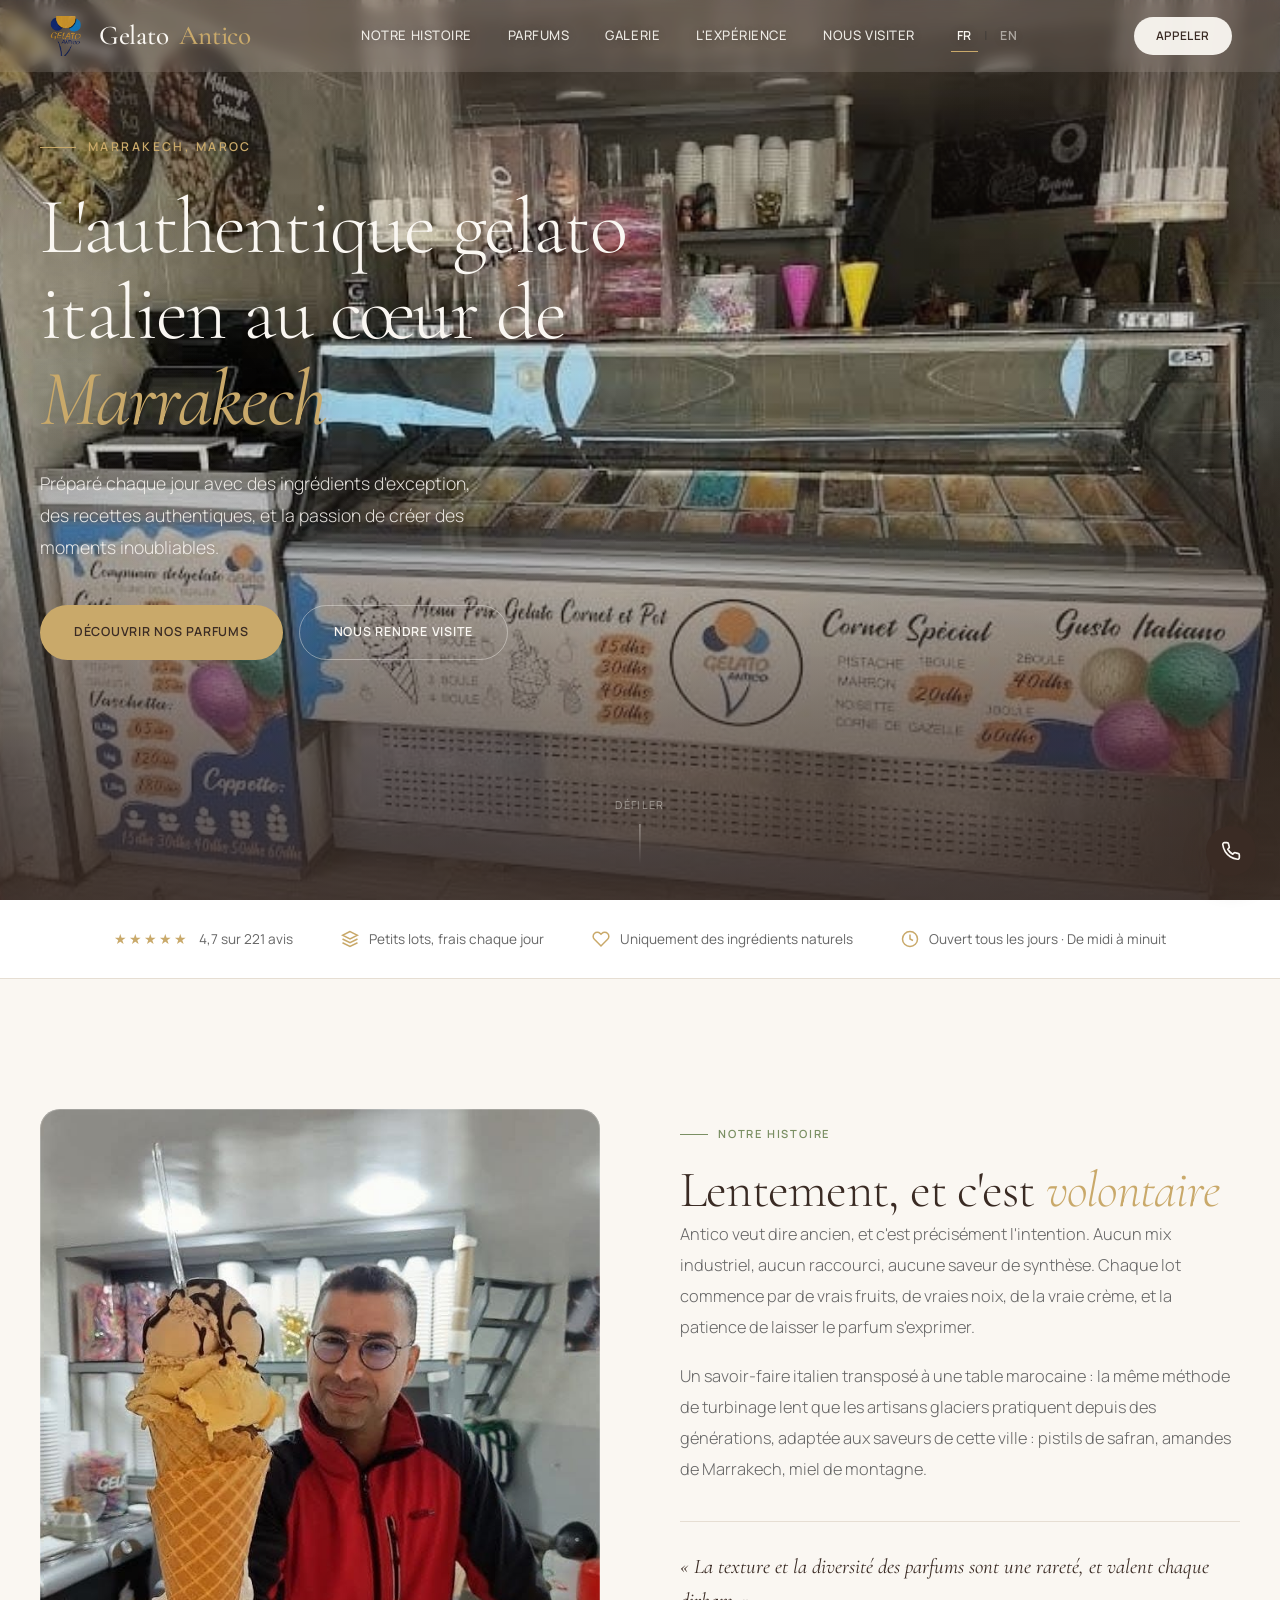
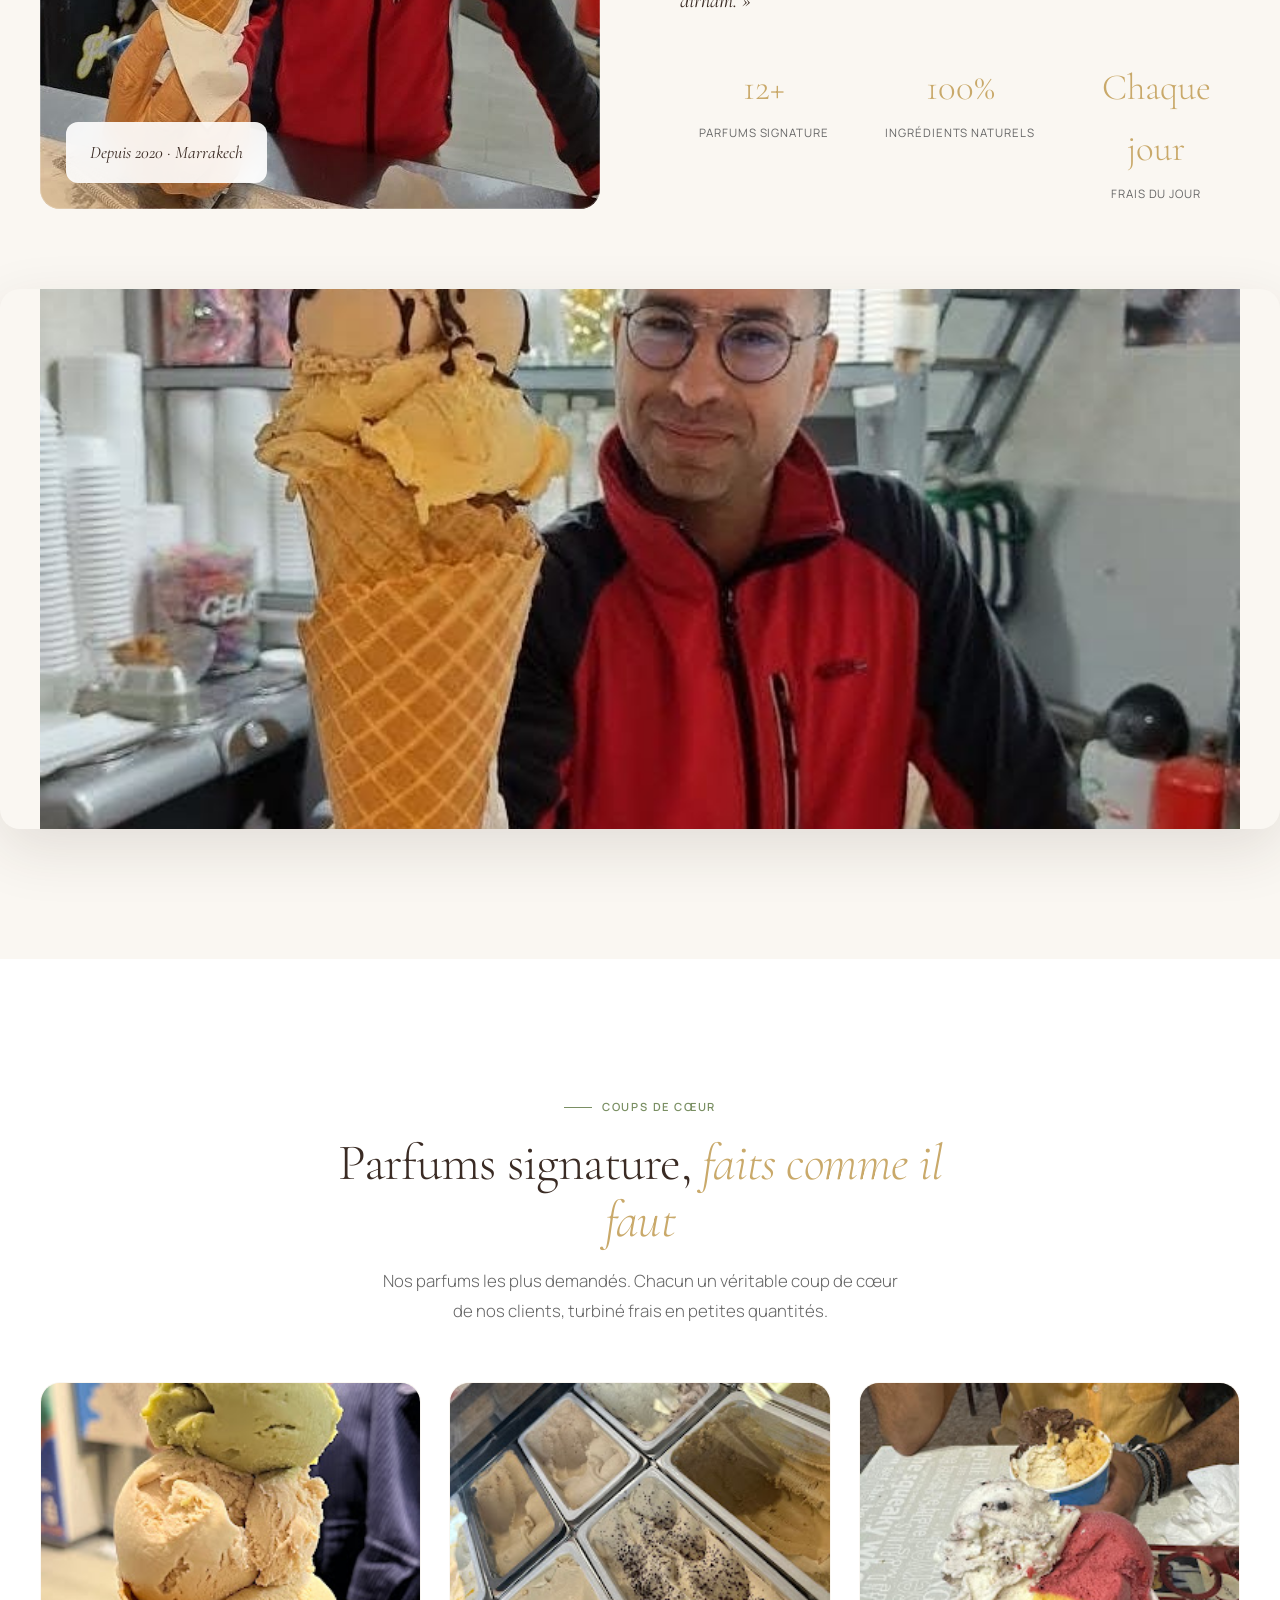
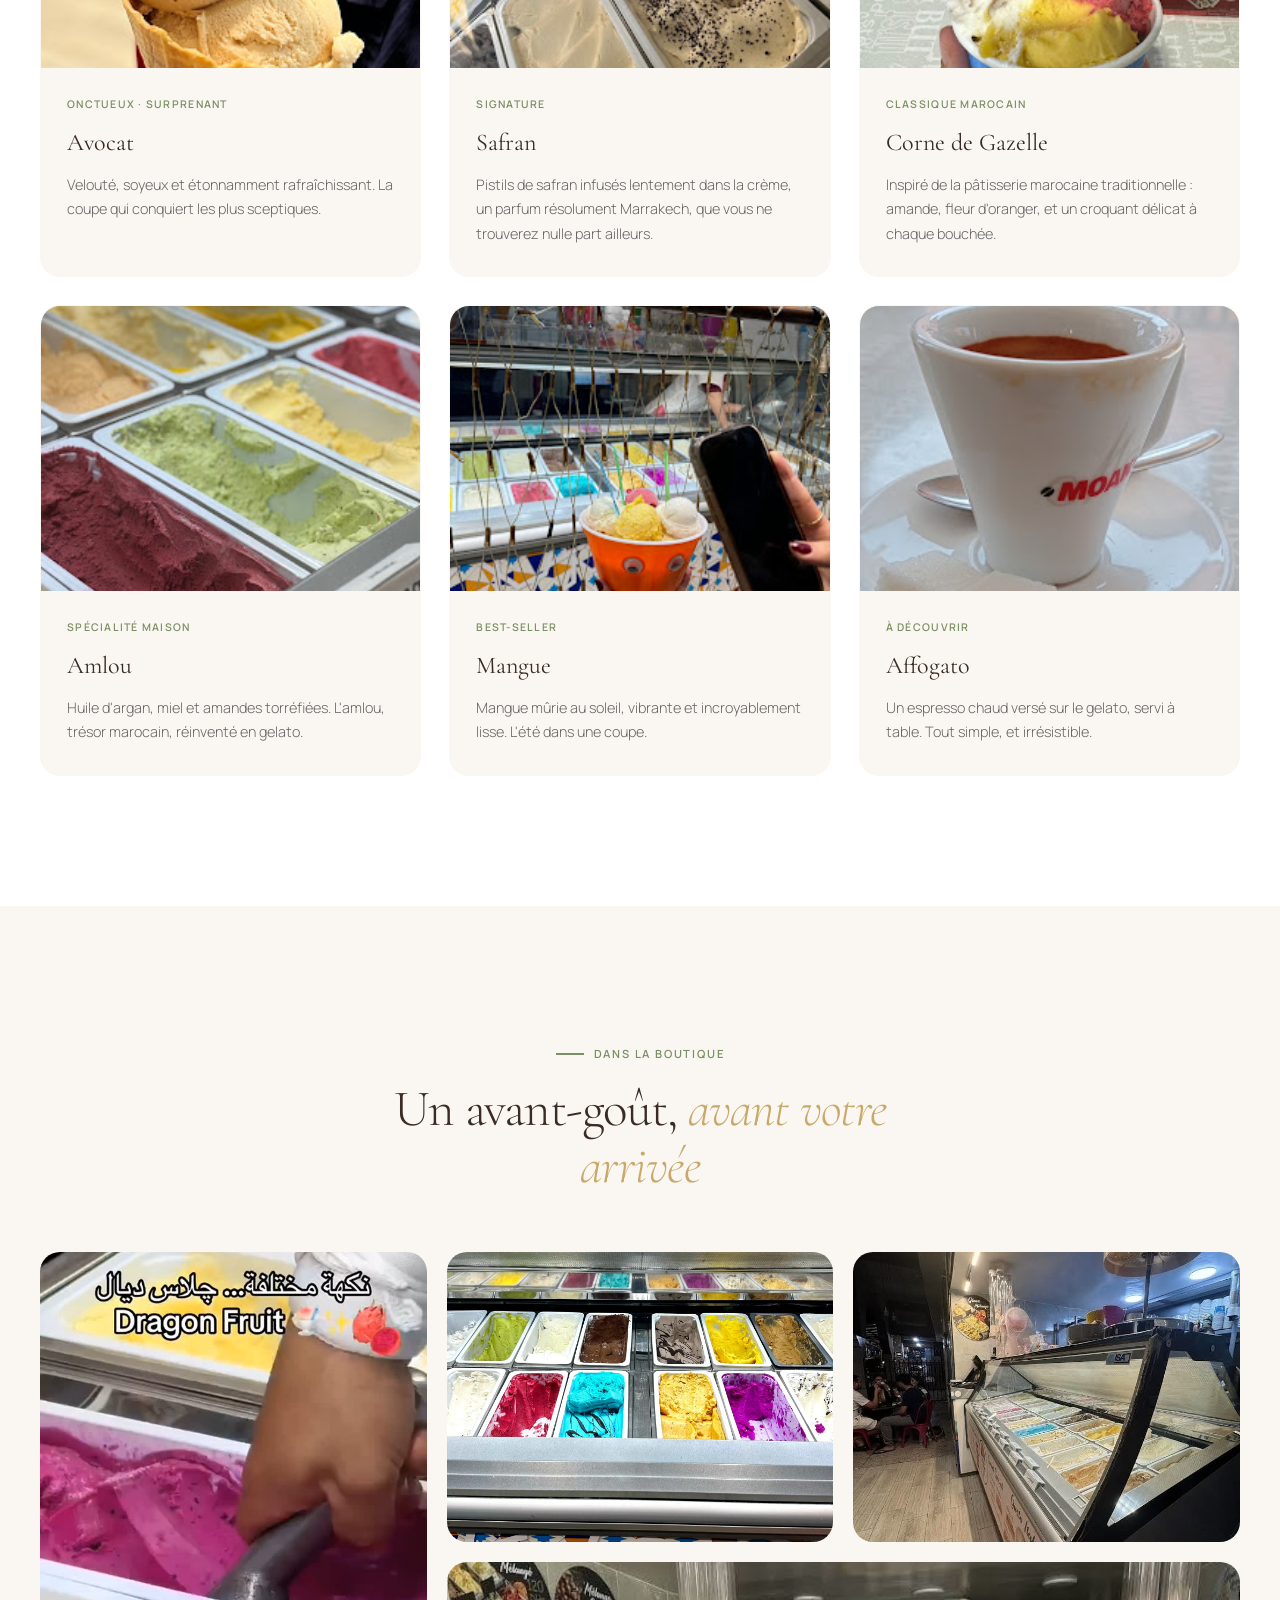
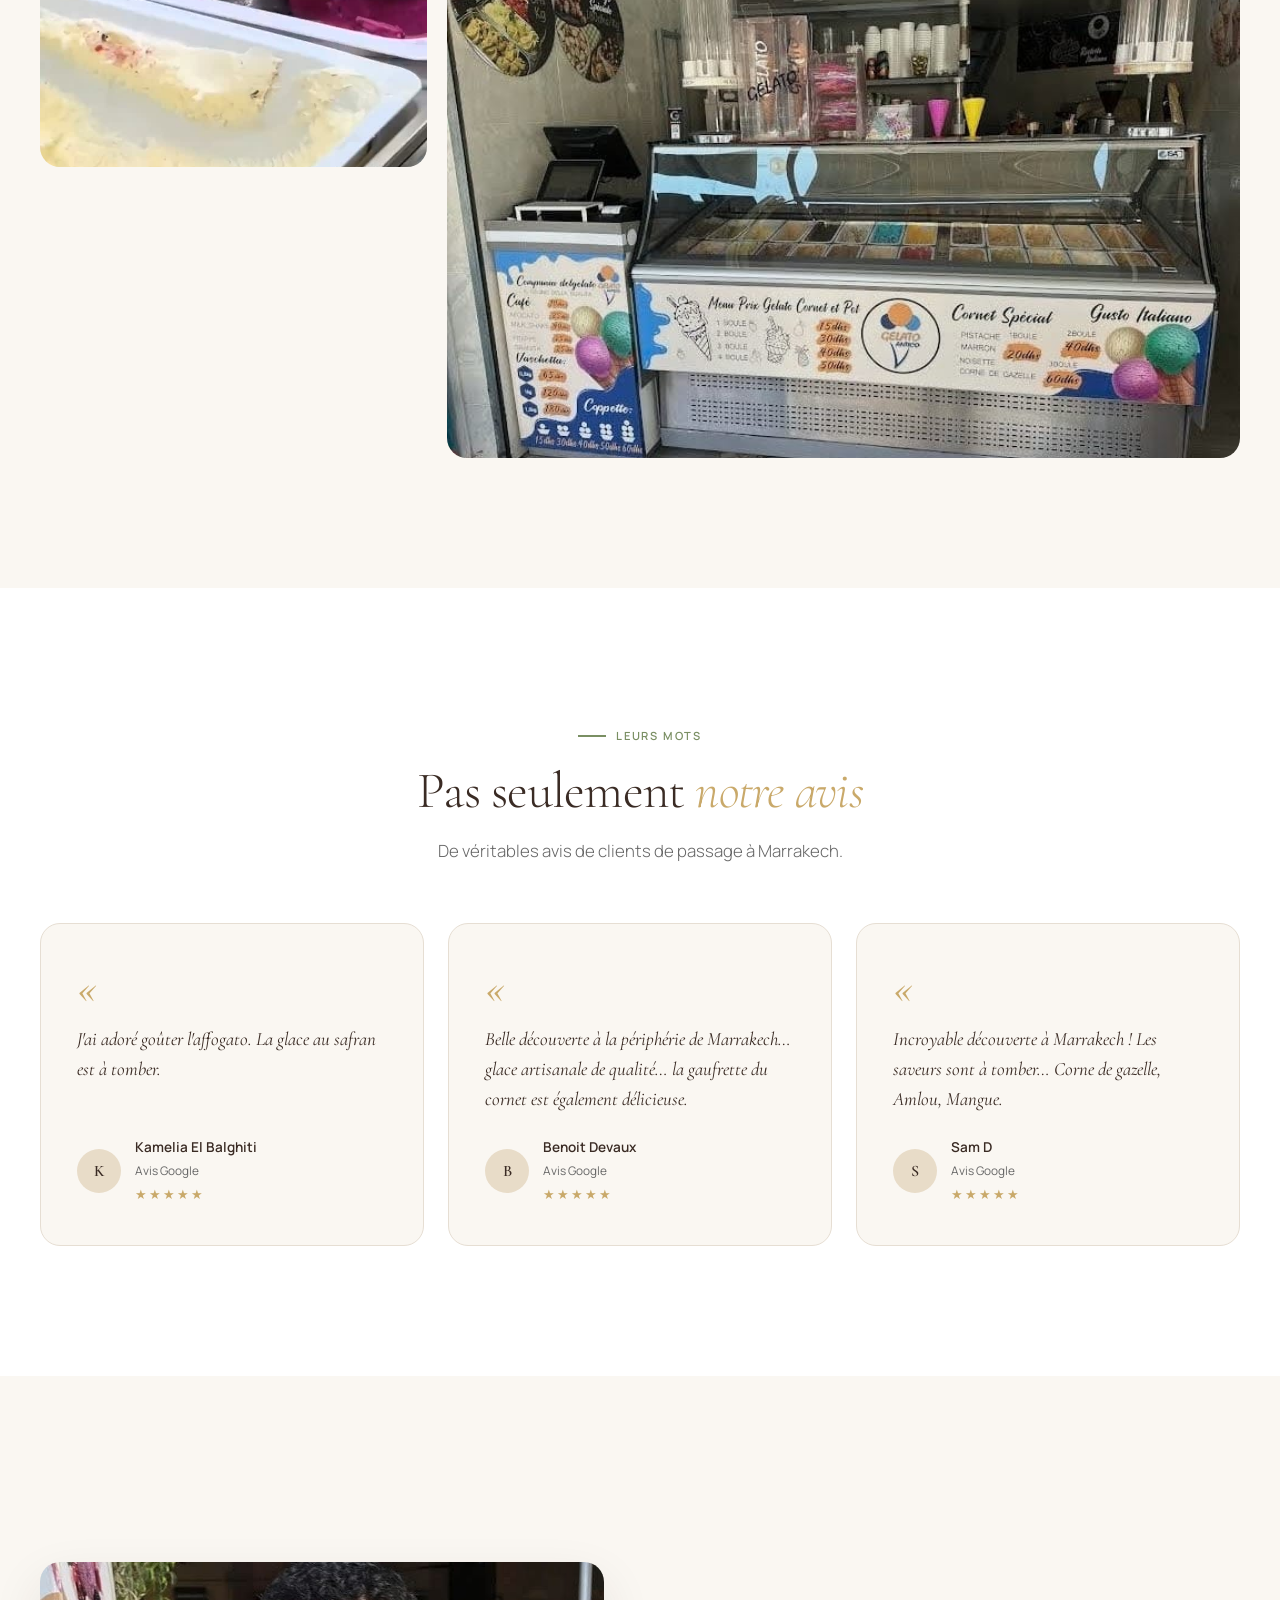
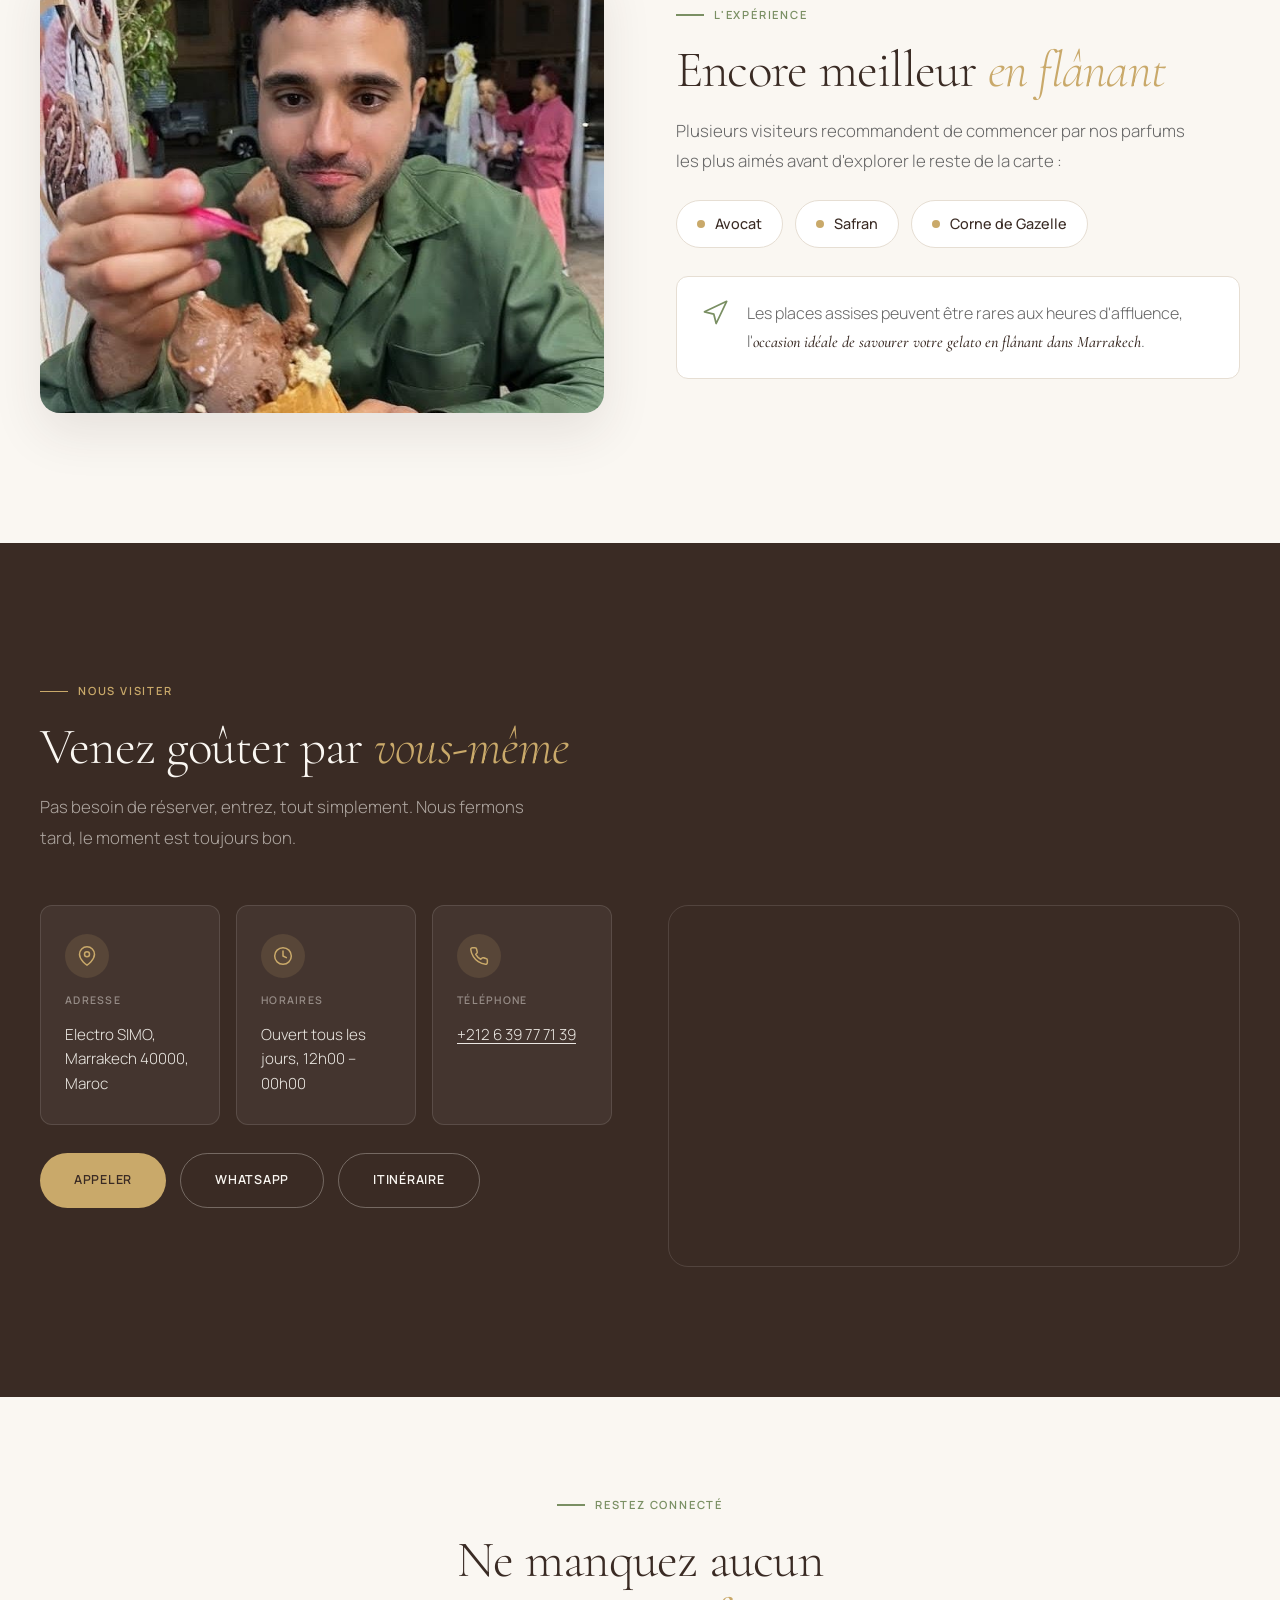
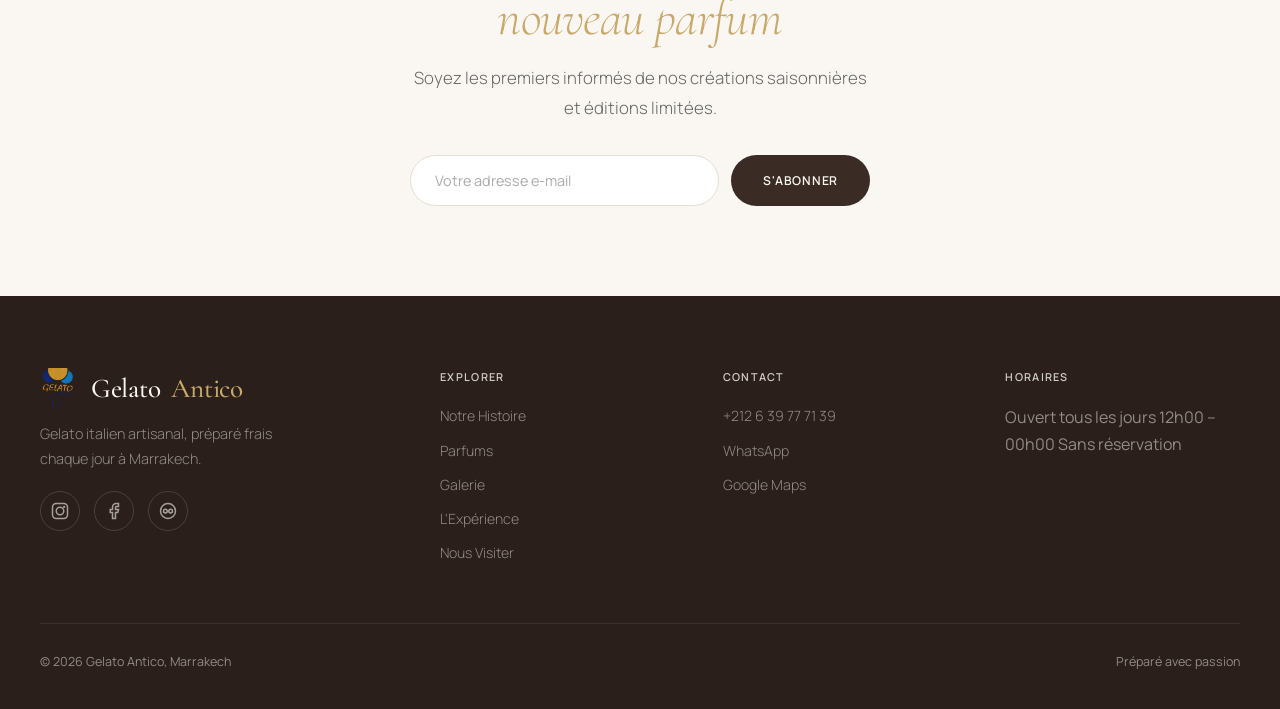
==== commit a8d46343: "translate in french" ====
--- a/fr/index.html
+++ b/fr/index.html
@@ -4,7 +4,7 @@
 <meta charset="UTF-8">
 <meta name="viewport" content="width=device-width, initial-scale=1.0">
 
-<title>Gelato Antico : Meilleur glacier et café à Marrakech</title>
+<title>Gelato Antico · Meilleur glacier artisanal et café à Marrakech</title>
 <meta name="description" content="Gelato italien artisanal préparé frais chaque jour au cœur de Marrakech. Ingrédients d'exception, recettes authentiques, parfums signature. Le meilleur glacier de Marrakech.">
 <meta name="keywords" content="meilleure glace Marrakech, glacier Marrakech, gelato artisanal Marrakech, café Marrakech, glace italienne Marrakech, dessert Marrakech, gelato safran Marrakech">
 <meta name="author" content="Gelato Antico">
@@ -17,7 +17,7 @@
 
 <meta property="og:type" content="website">
 <meta property="og:url" content="https://www.gelatoantico.ma/fr/">
-<meta property="og:title" content="Gelato Antico — Meilleur glacier artisanal à Marrakech">
+<meta property="og:title" content="Gelato Antico · Meilleur glacier artisanal à Marrakech">
 <meta property="og:description" content="Gelato italien artisanal préparé frais chaque jour au cœur de Marrakech. Ingrédients d'exception, recettes authentiques, goût inoubliable.">
 <meta property="og:image" content="https://www.gelatoantico.ma/assets/img/ShopOverview.jpeg">
 <meta property="og:image:alt" content="Boutique Gelato Antico à Marrakech">
@@ -26,7 +26,7 @@
 <meta property="og:site_name" content="Gelato Antico">
 
 <meta name="twitter:card" content="summary_large_image">
-<meta name="twitter:title" content="Gelato Antico — Meilleur glacier artisanal à Marrakech">
+<meta name="twitter:title" content="Gelato Antico · Meilleur glacier artisanal à Marrakech">
 <meta name="twitter:description" content="Gelato italien artisanal préparé frais chaque jour au cœur de Marrakech.">
 <meta name="twitter:image" content="https://www.gelatoantico.ma/assets/img/ShopOverview.jpeg">
 <meta name="twitter:image:alt" content="Boutique Gelato Antico à Marrakech">
@@ -47,7 +47,7 @@
   "alternateName": "Gelato Antico Marrakech",
   "image": "https://www.gelatoantico.ma/assets/img/ShopOverview.jpeg",
   "logo": "https://www.gelatoantico.ma/assets/img/logo.png",
-  "description": "Gelato italien artisanal préparé frais chaque jour au cœur de Marrakech. Ingrédients d'exception, recettes authentiques, parfums signature dont safran, avocat, amlou.",
+  "description": "Gelato italien artisanal préparé frais chaque jour au cœur de Marrakech. Ingrédients d'exception, recettes authentiques, parfums signature dont safran, avocat et amlou.",
   "address": {
     "@type": "PostalAddress",
     "streetAddress": "Electro SIMO",
@@ -88,7 +88,7 @@
 
 <header id="header">
   <div class="header-inner">
-    <a href="#top" class="logo" aria-label="Gelato Antico — accueil">
+    <a href="#top" class="logo" aria-label="Gelato Antico · accueil">
       <img src="../assets/img/logo.png" alt="Logo Gelato Antico" width="40" height="40">Gelato <span>Antico</span>
     </a>
     <nav id="nav" aria-label="Navigation principale">
@@ -162,9 +162,9 @@
     <div class="about-text">
       <div class="section-tag reveal">Notre Histoire</div>
       <h2 class="section-title reveal reveal-delay-1">Lentement, et c'est <em>volontaire</em></h2>
-      <p class="reveal reveal-delay-2">Antico veut dire ancien — et c'est précisément l'intention. Aucun mix industriel, aucun raccourci, aucune saveur de synthèse. Chaque lot commence par de vrais fruits, de vraies noix, de la vraie crème — et la patience de laisser le parfum s'exprimer.</p>
-      <p class="reveal reveal-delay-2">Un savoir-faire italien transposé à une table marocaine : la même méthode de turbinage lent que les artisans glaciers pratiquent depuis des générations, adaptée aux saveurs de cette ville — pistils de safran, amandes de Marrakech, miel de montagne.</p>
-      <div class="about-signature reveal reveal-delay-3">« La texture et la diversité des parfums sont une rareté — et valent chaque dirham. »</div>
+      <p class="reveal reveal-delay-2">Antico veut dire ancien, et c'est précisément l'intention. Aucun mix industriel, aucun raccourci, aucune saveur de synthèse. Chaque lot commence par de vrais fruits, de vraies noix, de la vraie crème, et la patience de laisser le parfum s'exprimer.</p>
+      <p class="reveal reveal-delay-2">Un savoir-faire italien transposé à une table marocaine : la même méthode de turbinage lent que les artisans glaciers pratiquent depuis des générations, adaptée aux saveurs de cette ville : pistils de safran, amandes de Marrakech, miel de montagne.</p>
+      <div class="about-signature reveal reveal-delay-3">« La texture et la diversité des parfums sont une rareté, et valent chaque dirham. »</div>
       <div class="about-stats reveal reveal-delay-3">
         <div class="stat">
           <div class="stat-num">12+</div>
@@ -193,7 +193,7 @@
     <div class="section-center">
       <div class="section-tag reveal">Coups de cœur</div>
       <h2 class="section-title reveal reveal-delay-1">Parfums signature, <em>faits comme il faut</em></h2>
-      <p class="section-subtitle reveal reveal-delay-2">Nos parfums les plus demandés — chacun un véritable coup de cœur de nos clients, turbiné frais en petites quantités.</p>
+      <p class="section-subtitle reveal reveal-delay-2">Nos parfums les plus demandés. Chacun un véritable coup de cœur de nos clients, turbiné frais en petites quantités.</p>
     </div>
     <div class="flavor-grid">
       <div class="flavor-card reveal">
@@ -203,7 +203,7 @@
         <div class="flavor-info">
           <div class="flavor-tag">Onctueux · Surprenant</div>
           <h3 class="flavor-name">Avocat</h3>
-          <p class="flavor-desc">Velouté, soyeux et étonnamment rafraîchissant — la coupe qui conquiert les plus sceptiques.</p>
+          <p class="flavor-desc">Velouté, soyeux et étonnamment rafraîchissant. La coupe qui conquiert les plus sceptiques.</p>
         </div>
       </div>
       <div class="flavor-card reveal reveal-delay-1">
@@ -213,7 +213,7 @@
         <div class="flavor-info">
           <div class="flavor-tag">Signature</div>
           <h3 class="flavor-name">Safran</h3>
-          <p class="flavor-desc">Pistils de safran infusés lentement dans la crème — un parfum résolument Marrakech, que vous ne trouverez nulle part ailleurs.</p>
+          <p class="flavor-desc">Pistils de safran infusés lentement dans la crème, un parfum résolument Marrakech, que vous ne trouverez nulle part ailleurs.</p>
         </div>
       </div>
       <div class="flavor-card reveal reveal-delay-2">
@@ -223,7 +223,7 @@
         <div class="flavor-info">
           <div class="flavor-tag">Classique marocain</div>
           <h3 class="flavor-name">Corne de Gazelle</h3>
-          <p class="flavor-desc">Inspiré de la pâtisserie marocaine traditionnelle — amande, fleur d'oranger, et un croquant délicat à chaque bouchée.</p>
+          <p class="flavor-desc">Inspiré de la pâtisserie marocaine traditionnelle : amande, fleur d'oranger, et un croquant délicat à chaque bouchée.</p>
         </div>
       </div>
       <div class="flavor-card reveal">
@@ -233,7 +233,7 @@
         <div class="flavor-info">
           <div class="flavor-tag">Spécialité maison</div>
           <h3 class="flavor-name">Amlou</h3>
-          <p class="flavor-desc">Huile d'argan, miel et amandes torréfiées — l'amlou, trésor marocain, réinventé en gelato.</p>
+          <p class="flavor-desc">Huile d'argan, miel et amandes torréfiées. L'amlou, trésor marocain, réinventé en gelato.</p>
         </div>
       </div>
       <div class="flavor-card reveal reveal-delay-1">
@@ -243,7 +243,7 @@
         <div class="flavor-info">
           <div class="flavor-tag">Best-seller</div>
           <h3 class="flavor-name">Mangue</h3>
-          <p class="flavor-desc">Mangue mûrie au soleil, vibrante et incroyablement lisse — l'été dans une coupe.</p>
+          <p class="flavor-desc">Mangue mûrie au soleil, vibrante et incroyablement lisse. L'été dans une coupe.</p>
         </div>
       </div>
       <div class="flavor-card reveal reveal-delay-2">
@@ -352,7 +352,7 @@
         </div>
         <div class="experience-note reveal reveal-delay-3">
           <svg viewBox="0 0 24 24" fill="none" stroke="currentColor" stroke-width="1.5" stroke-linecap="round" stroke-linejoin="round" aria-hidden="true"><path d="M3 11l19-9-9 19-2-8-8-2z"/></svg>
-          <p>Les places assises peuvent être rares aux heures d'affluence — l'<em>occasion idéale de savourer votre gelato en flânant dans Marrakech</em>.</p>
+          <p>Les places assises peuvent être rares aux heures d'affluence, l'<em>occasion idéale de savourer votre gelato en flânant dans Marrakech</em>.</p>
         </div>
       </div>
     </div>
@@ -363,7 +363,7 @@
   <div class="container">
     <div class="section-tag reveal">Nous Visiter</div>
     <h2 class="section-title reveal reveal-delay-1">Venez goûter par <em>vous-même</em></h2>
-    <p class="section-subtitle reveal reveal-delay-2">Pas besoin de réserver — entrez, tout simplement. Nous fermons tard, le moment est toujours bon.</p>
+    <p class="section-subtitle reveal reveal-delay-2">Pas besoin de réserver, entrez, tout simplement. Nous fermons tard, le moment est toujours bon.</p>
     <div class="visit-grid">
       <div class="reveal reveal-delay-2">
         <div class="visit-cards">
--- a/css/style.css
+++ b/css/style.css
@@ -103,7 +103,7 @@
 nav a.active { color: var(--primary); }
 header:not(.scrolled):not(.menu-open) nav a.active { color: var(--bg); }
 
-/* Single language switcher — lives inside nav */
+/* Single language switcher, lives inside nav */
 .lang-switch {
   display: flex; align-items: center; gap: 6px;
   font-size: 0.78rem; font-weight: 600; letter-spacing: 0.04em;
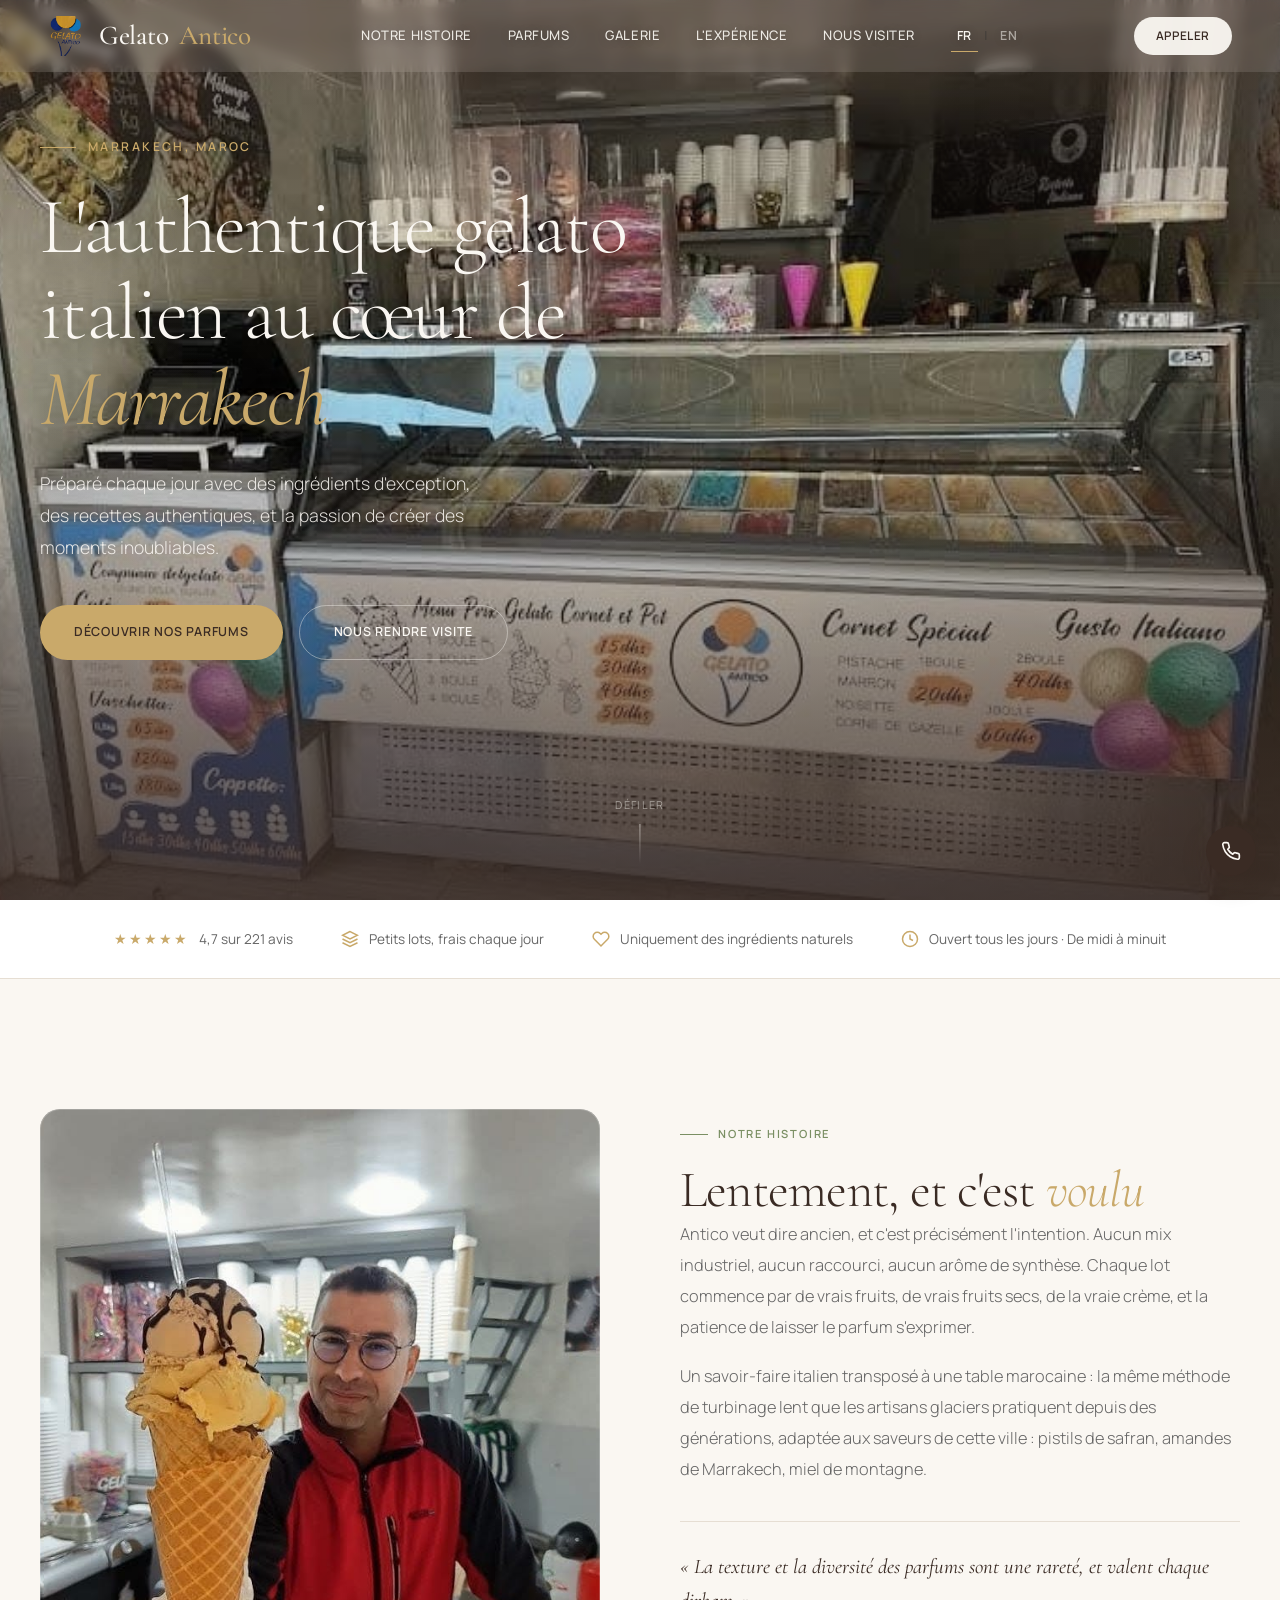
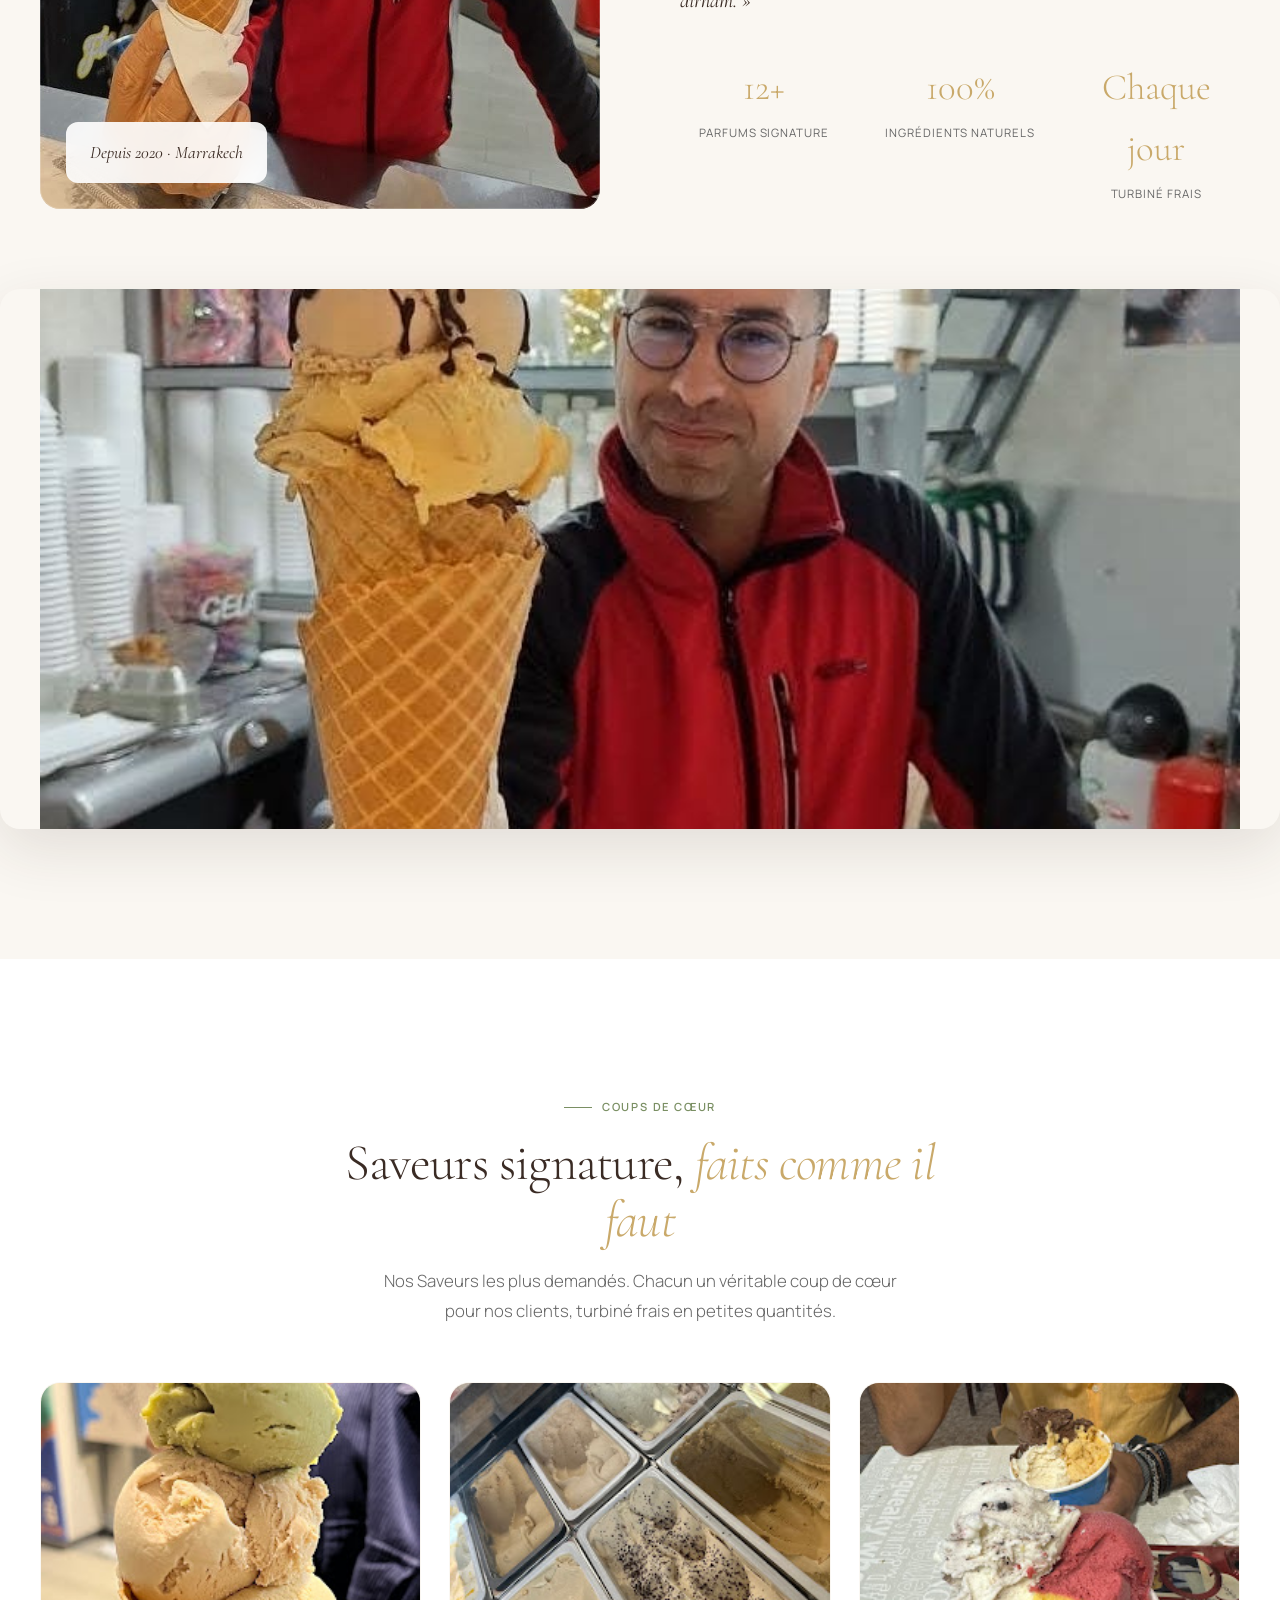
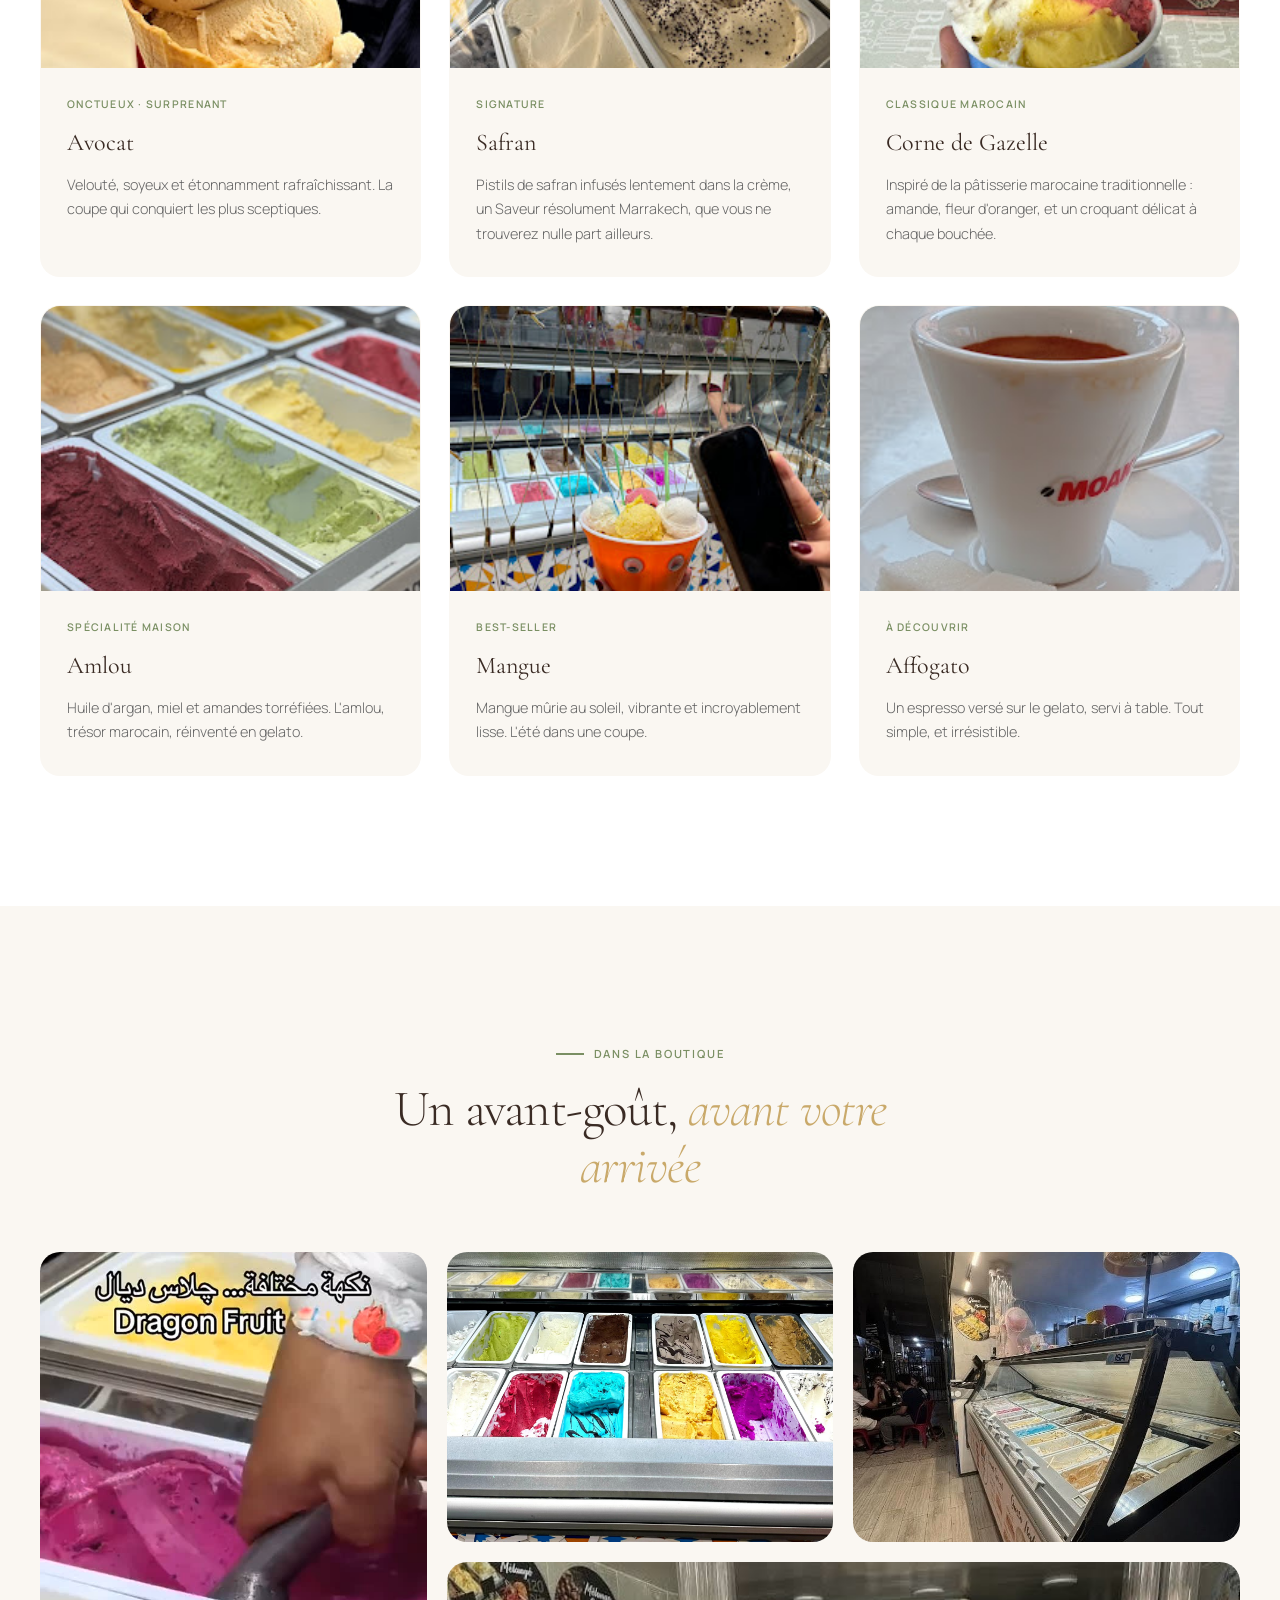
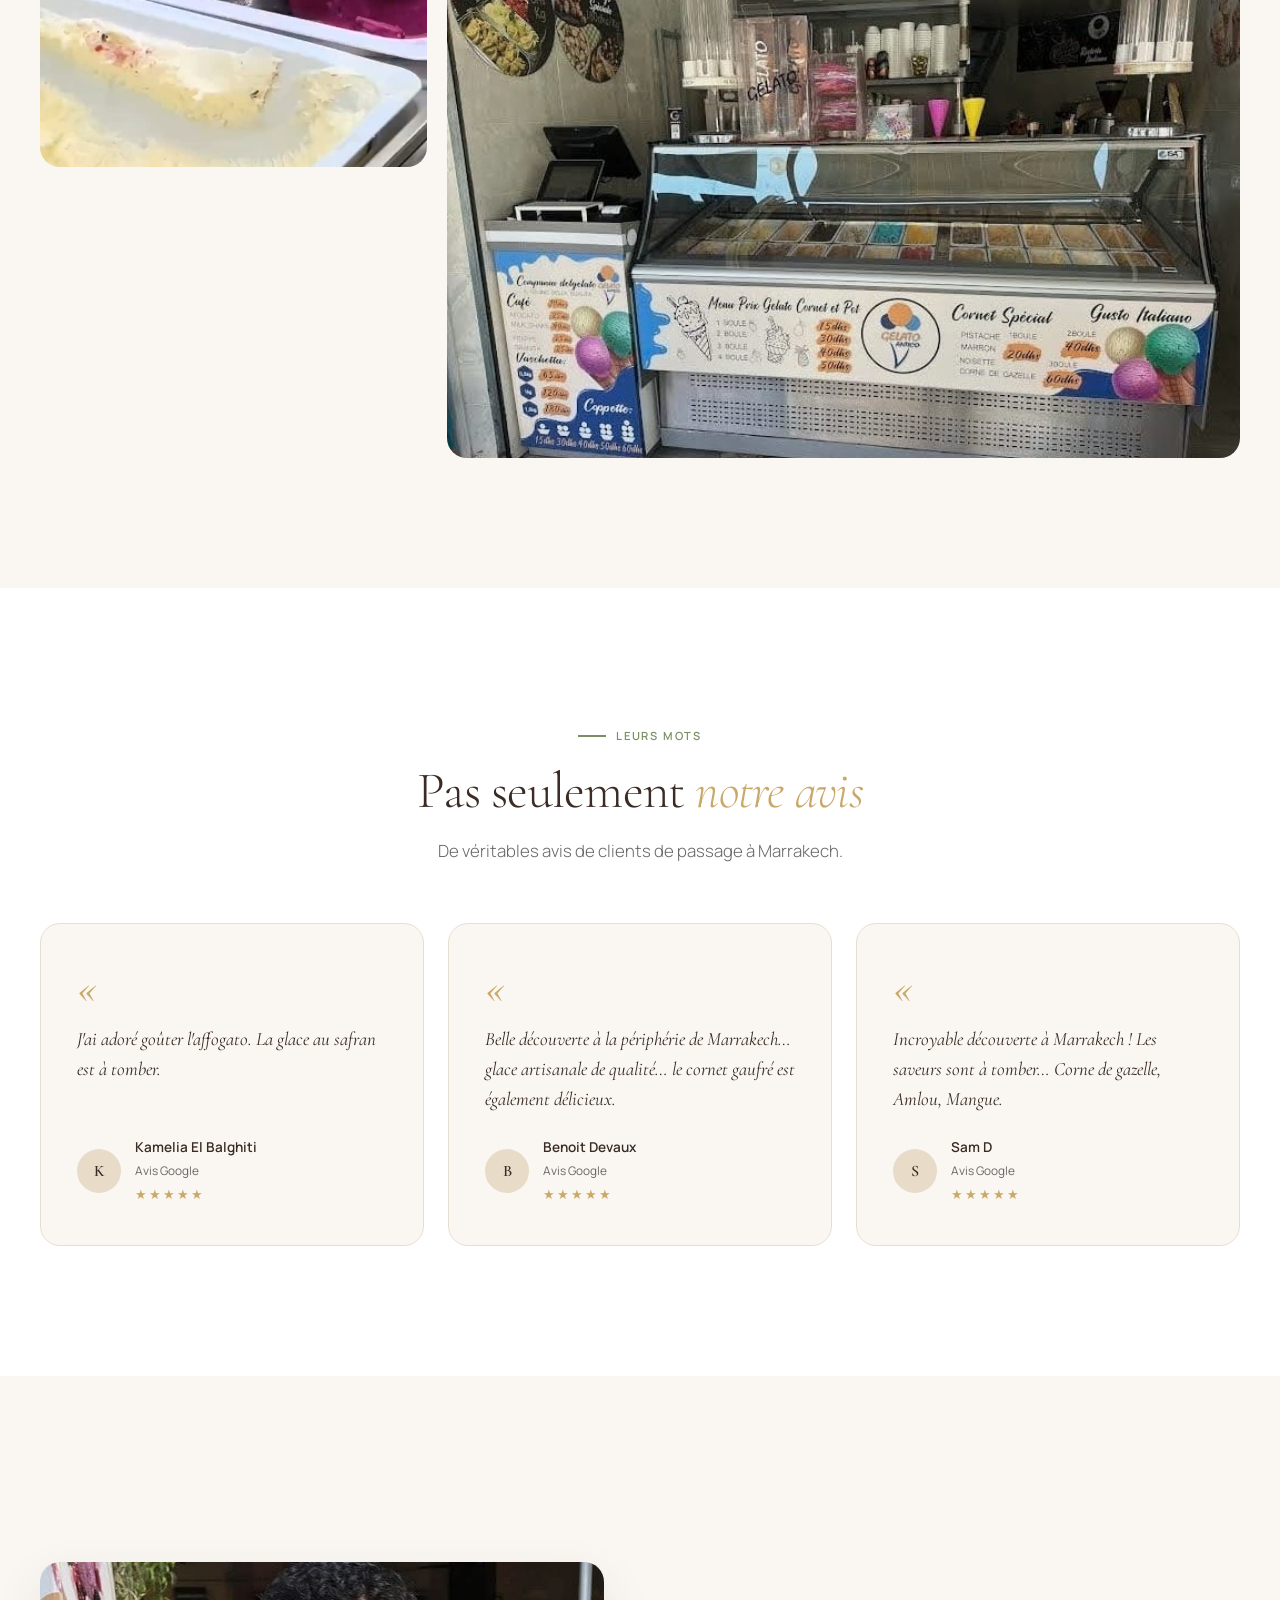
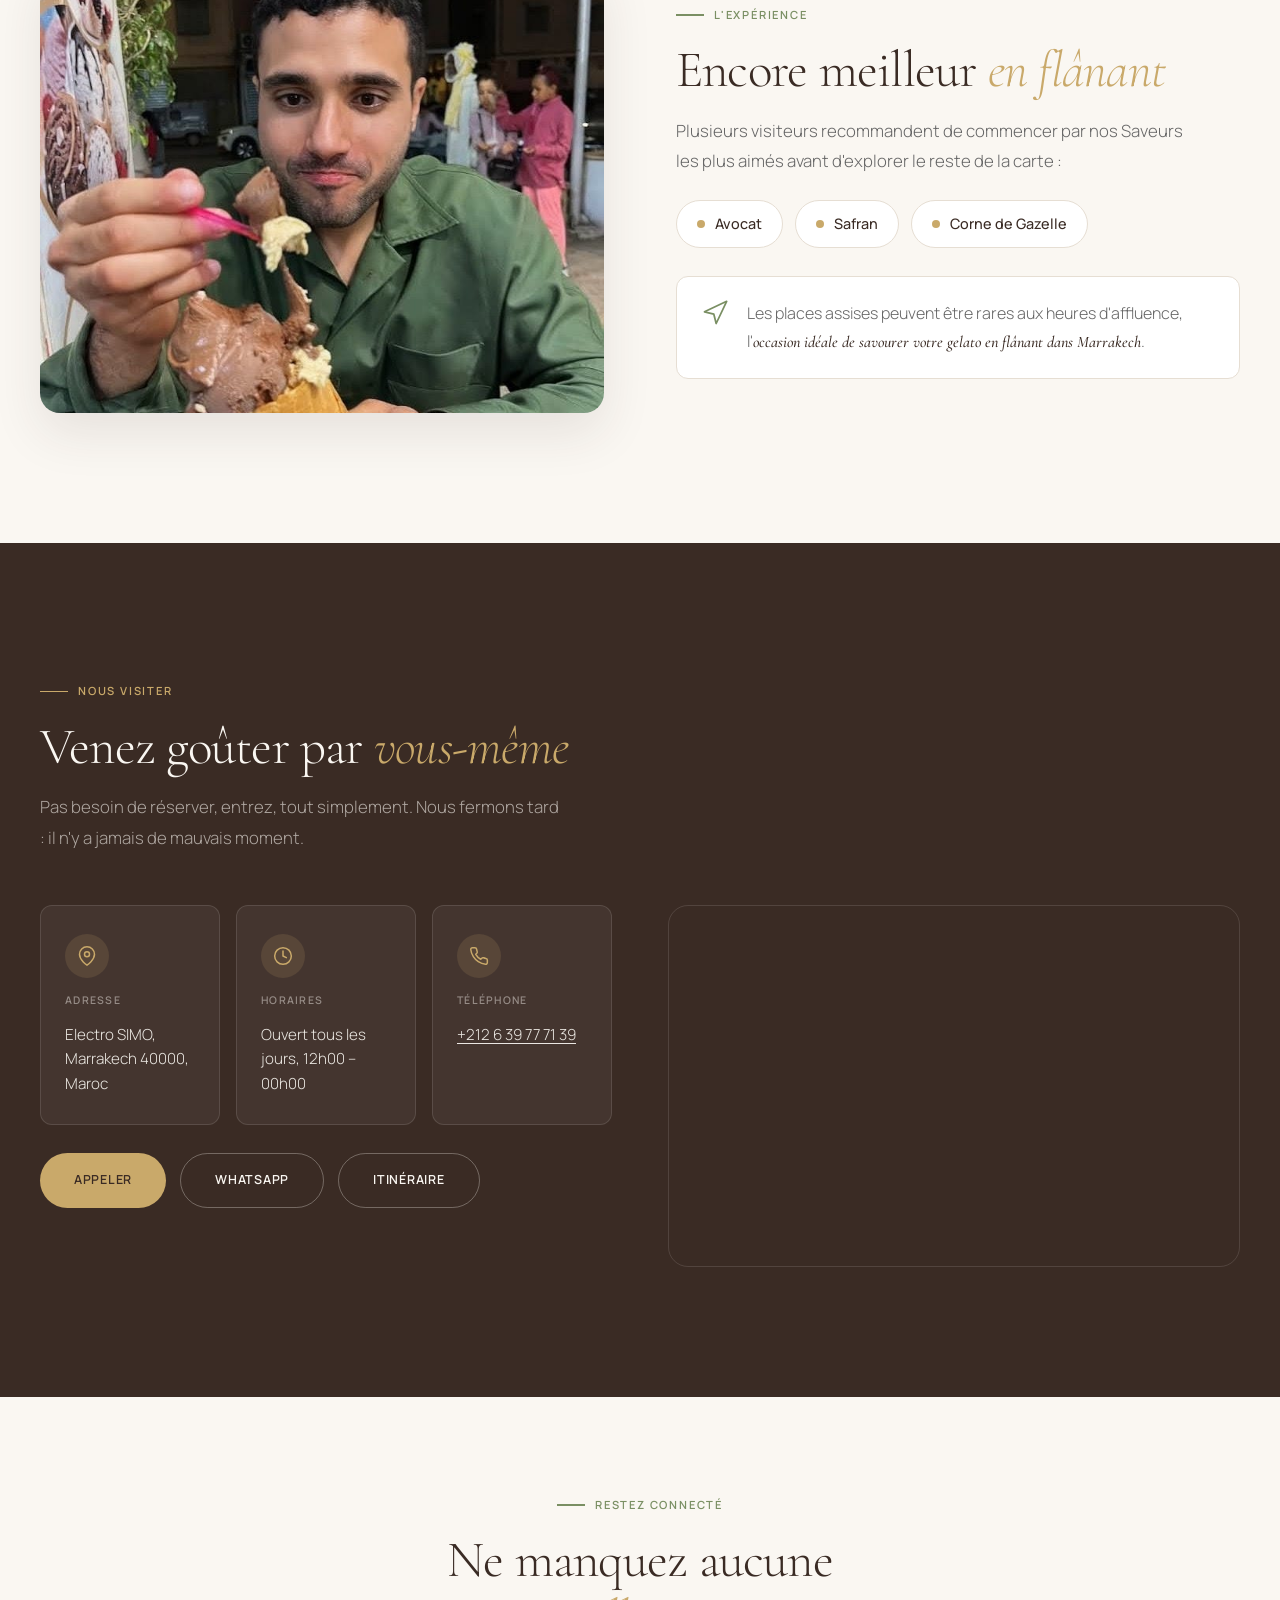
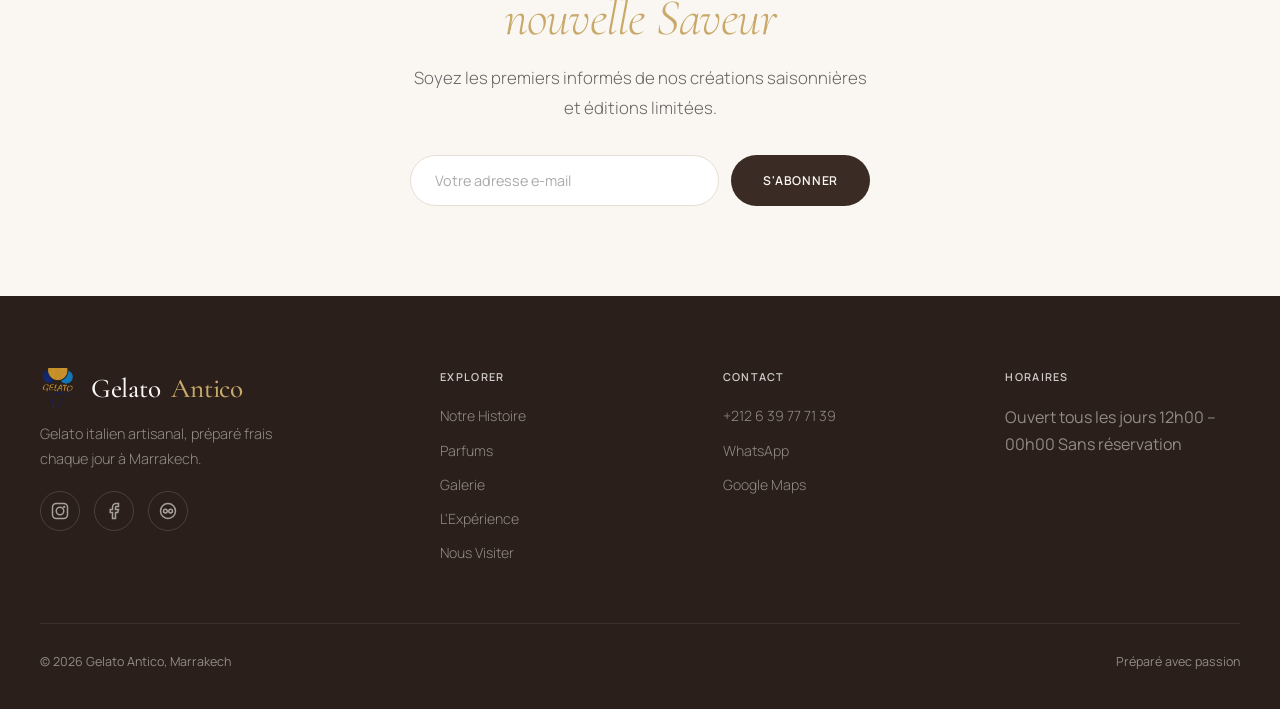
==== commit 094c4624: "corriger index.fr" ====
--- a/fr/index.html
+++ b/fr/index.html
@@ -17,7 +17,7 @@
 
 <meta property="og:type" content="website">
 <meta property="og:url" content="https://www.gelatoantico.ma/fr/">
-<meta property="og:title" content="Gelato Antico · Meilleur glacier artisanal à Marrakech">
+<meta property="og:title" content="Gelato Antico · Meilleur glacier artisanal et café à Marrakech">
 <meta property="og:description" content="Gelato italien artisanal préparé frais chaque jour au cœur de Marrakech. Ingrédients d'exception, recettes authentiques, goût inoubliable.">
 <meta property="og:image" content="https://www.gelatoantico.ma/assets/img/ShopOverview.jpeg">
 <meta property="og:image:alt" content="Boutique Gelato Antico à Marrakech">
@@ -161,8 +161,8 @@
     </div>
     <div class="about-text">
       <div class="section-tag reveal">Notre Histoire</div>
-      <h2 class="section-title reveal reveal-delay-1">Lentement, et c'est <em>volontaire</em></h2>
-      <p class="reveal reveal-delay-2">Antico veut dire ancien, et c'est précisément l'intention. Aucun mix industriel, aucun raccourci, aucune saveur de synthèse. Chaque lot commence par de vrais fruits, de vraies noix, de la vraie crème, et la patience de laisser le parfum s'exprimer.</p>
+      <h2 class="section-title reveal reveal-delay-1">Lentement, et c'est <em>voulu</em></h2>
+      <p class="reveal reveal-delay-2">Antico veut dire ancien, et c'est précisément l'intention. Aucun mix industriel, aucun raccourci, aucun arôme de synthèse. Chaque lot commence par de vrais fruits, de vrais fruits secs, de la vraie crème, et la patience de laisser le parfum s'exprimer.</p>
       <p class="reveal reveal-delay-2">Un savoir-faire italien transposé à une table marocaine : la même méthode de turbinage lent que les artisans glaciers pratiquent depuis des générations, adaptée aux saveurs de cette ville : pistils de safran, amandes de Marrakech, miel de montagne.</p>
       <div class="about-signature reveal reveal-delay-3">« La texture et la diversité des parfums sont une rareté, et valent chaque dirham. »</div>
       <div class="about-stats reveal reveal-delay-3">
@@ -176,7 +176,7 @@
         </div>
         <div class="stat">
           <div class="stat-num">Chaque jour</div>
-          <div class="stat-label">Frais du jour</div>
+          <div class="stat-label">Turbiné frais</div>
         </div>
       </div>
     </div>
@@ -192,8 +192,8 @@
   <div class="container">
     <div class="section-center">
       <div class="section-tag reveal">Coups de cœur</div>
-      <h2 class="section-title reveal reveal-delay-1">Parfums signature, <em>faits comme il faut</em></h2>
-      <p class="section-subtitle reveal reveal-delay-2">Nos parfums les plus demandés. Chacun un véritable coup de cœur de nos clients, turbiné frais en petites quantités.</p>
+      <h2 class="section-title reveal reveal-delay-1">Saveurs signature, <em>faits comme il faut</em></h2>
+      <p class="section-subtitle reveal reveal-delay-2">Nos Saveurs les plus demandés. Chacun un véritable coup de cœur pour nos clients, turbiné frais en petites quantités.</p>
     </div>
     <div class="flavor-grid">
       <div class="flavor-card reveal">
@@ -213,7 +213,7 @@
         <div class="flavor-info">
           <div class="flavor-tag">Signature</div>
           <h3 class="flavor-name">Safran</h3>
-          <p class="flavor-desc">Pistils de safran infusés lentement dans la crème, un parfum résolument Marrakech, que vous ne trouverez nulle part ailleurs.</p>
+          <p class="flavor-desc">Pistils de safran infusés lentement dans la crème, un Saveur résolument Marrakech, que vous ne trouverez nulle part ailleurs.</p>
         </div>
       </div>
       <div class="flavor-card reveal reveal-delay-2">
@@ -253,7 +253,7 @@
         <div class="flavor-info">
           <div class="flavor-tag">À découvrir</div>
           <h3 class="flavor-name">Affogato</h3>
-          <p class="flavor-desc">Un espresso chaud versé sur le gelato, servi à table. Tout simple, et irrésistible.</p>
+          <p class="flavor-desc">Un espresso versé sur le gelato, servi à table. Tout simple, et irrésistible.</p>
         </div>
       </div>
     </div>
@@ -272,7 +272,7 @@
         <div class="gallery-overlay"><span>La coupe parfaite</span></div>
       </div>
       <div class="gallery-item g2 reveal reveal-delay-1">
-        <img src="../assets/img/AllIcecream.jpg" alt="Assortiment de parfums de gelato en vitrine" loading="lazy" width="500" height="375">
+        <img src="../assets/img/AllIcecream.jpg" alt="Assortiment de Saveurs de gelato en vitrine" loading="lazy" width="500" height="375">
         <div class="gallery-overlay"><span>Vitrine artisanale</span></div>
       </div>
       <div class="gallery-item g3 reveal reveal-delay-2">
@@ -309,7 +309,7 @@
       </div>
       <div class="test-card reveal reveal-delay-1">
         <div class="test-quote" aria-hidden="true">&laquo;</div>
-        <p class="test-text">Belle découverte à la périphérie de Marrakech… glace artisanale de qualité… la gaufrette du cornet est également délicieuse.</p>
+        <p class="test-text">Belle découverte à la périphérie de Marrakech… glace artisanale de qualité… le cornet gaufré est également délicieux.</p>
         <div class="test-author">
           <div class="test-avatar" aria-hidden="true">B</div>
           <div>
@@ -344,7 +344,7 @@
       <div class="experience-text">
         <div class="section-tag reveal">L'Expérience</div>
         <h2 class="section-title reveal reveal-delay-1">Encore meilleur <em>en flânant</em></h2>
-        <p class="section-subtitle reveal reveal-delay-2">Plusieurs visiteurs recommandent de commencer par nos parfums les plus aimés avant d'explorer le reste de la carte :</p>
+        <p class="section-subtitle reveal reveal-delay-2">Plusieurs visiteurs recommandent de commencer par nos Saveurs les plus aimés avant d'explorer le reste de la carte :</p>
         <div class="picks reveal reveal-delay-2">
           <span class="pick">Avocat</span>
           <span class="pick">Safran</span>
@@ -363,7 +363,7 @@
   <div class="container">
     <div class="section-tag reveal">Nous Visiter</div>
     <h2 class="section-title reveal reveal-delay-1">Venez goûter par <em>vous-même</em></h2>
-    <p class="section-subtitle reveal reveal-delay-2">Pas besoin de réserver, entrez, tout simplement. Nous fermons tard, le moment est toujours bon.</p>
+    <p class="section-subtitle reveal reveal-delay-2">Pas besoin de réserver, entrez, tout simplement. Nous fermons tard : il n'y a jamais de mauvais moment.</p>
     <div class="visit-grid">
       <div class="reveal reveal-delay-2">
         <div class="visit-cards">
@@ -405,7 +405,7 @@
 <section class="newsletter" aria-label="Newsletter">
   <div class="container newsletter-box">
     <div class="section-tag reveal">Restez connecté</div>
-    <h2 class="section-title reveal reveal-delay-1">Ne manquez aucun <em>nouveau parfum</em></h2>
+    <h2 class="section-title reveal reveal-delay-1">Ne manquez aucune <em>nouvelle Saveur</em></h2>
     <p class="section-subtitle reveal reveal-delay-2">Soyez les premiers informés de nos créations saisonnières et éditions limitées.</p>
     <form class="newsletter-form reveal reveal-delay-3">
       <label for="email" class="visually-hidden">Votre adresse e-mail</label>
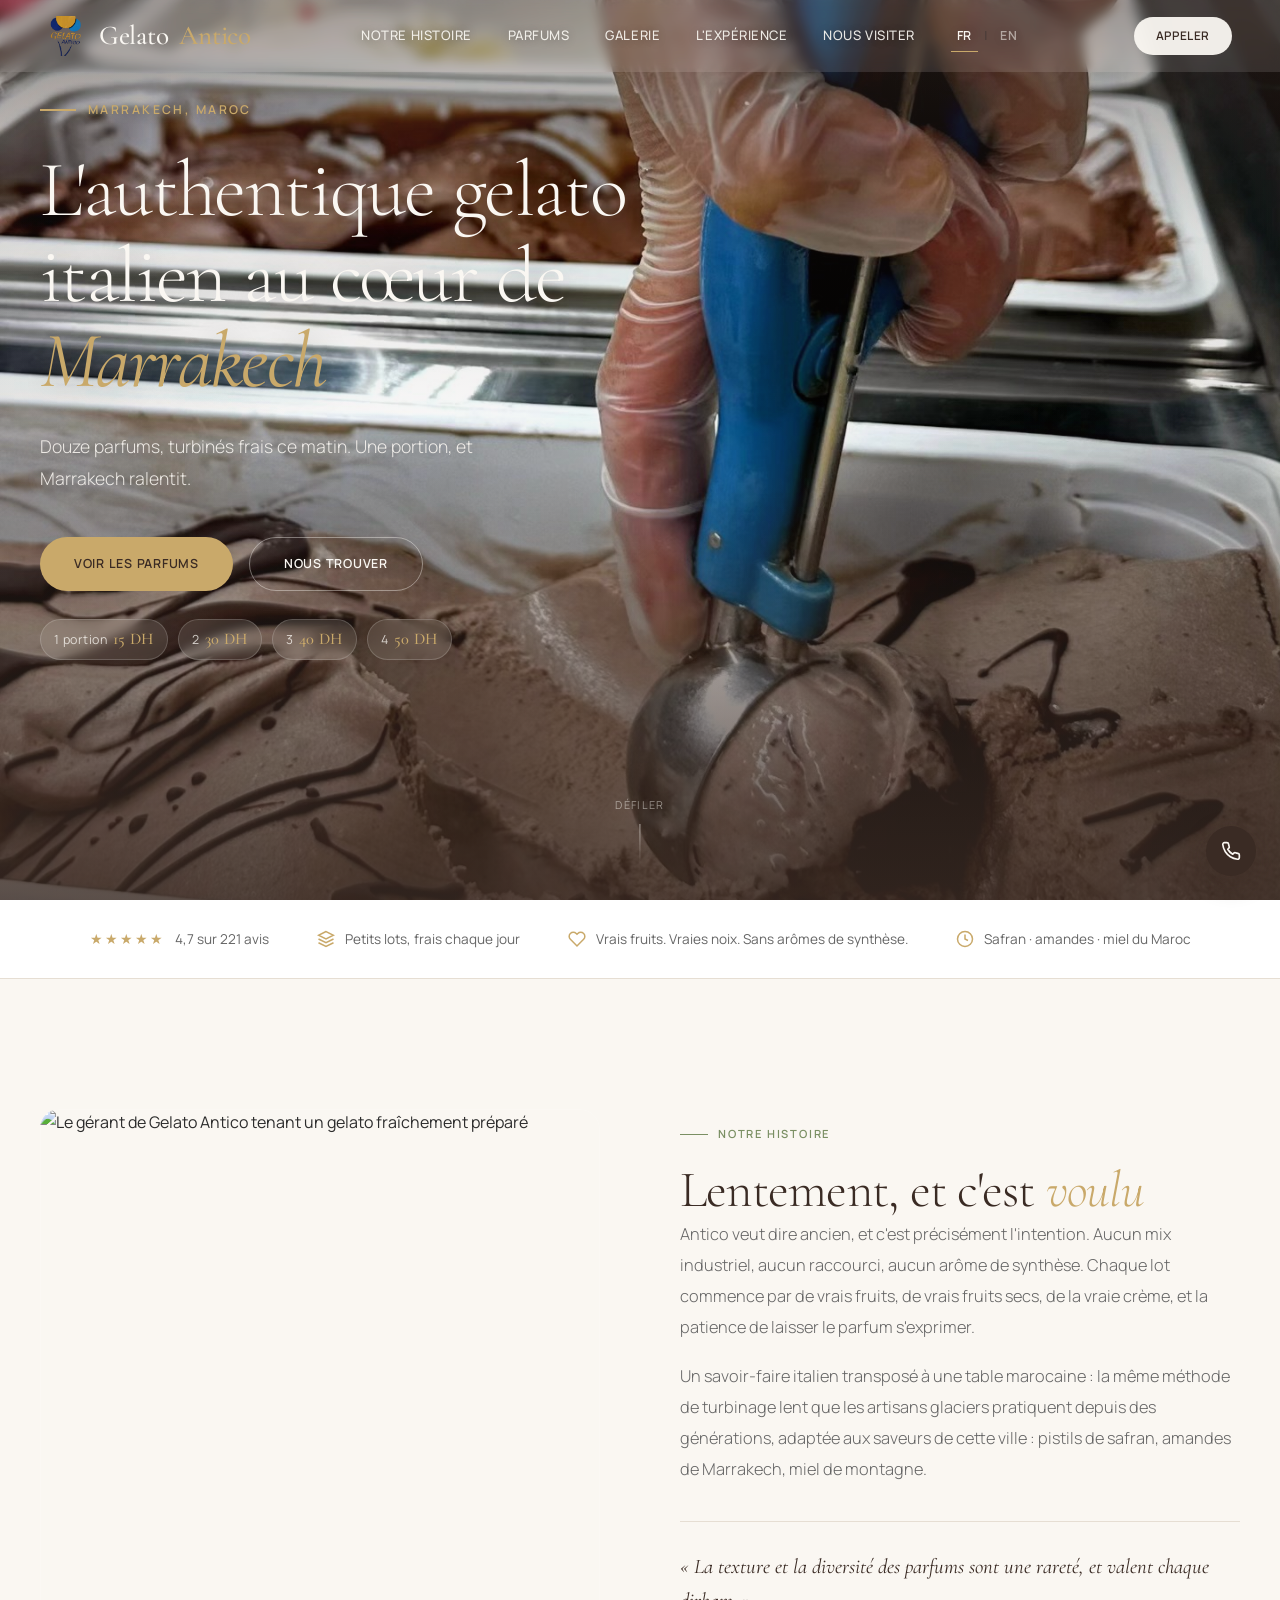
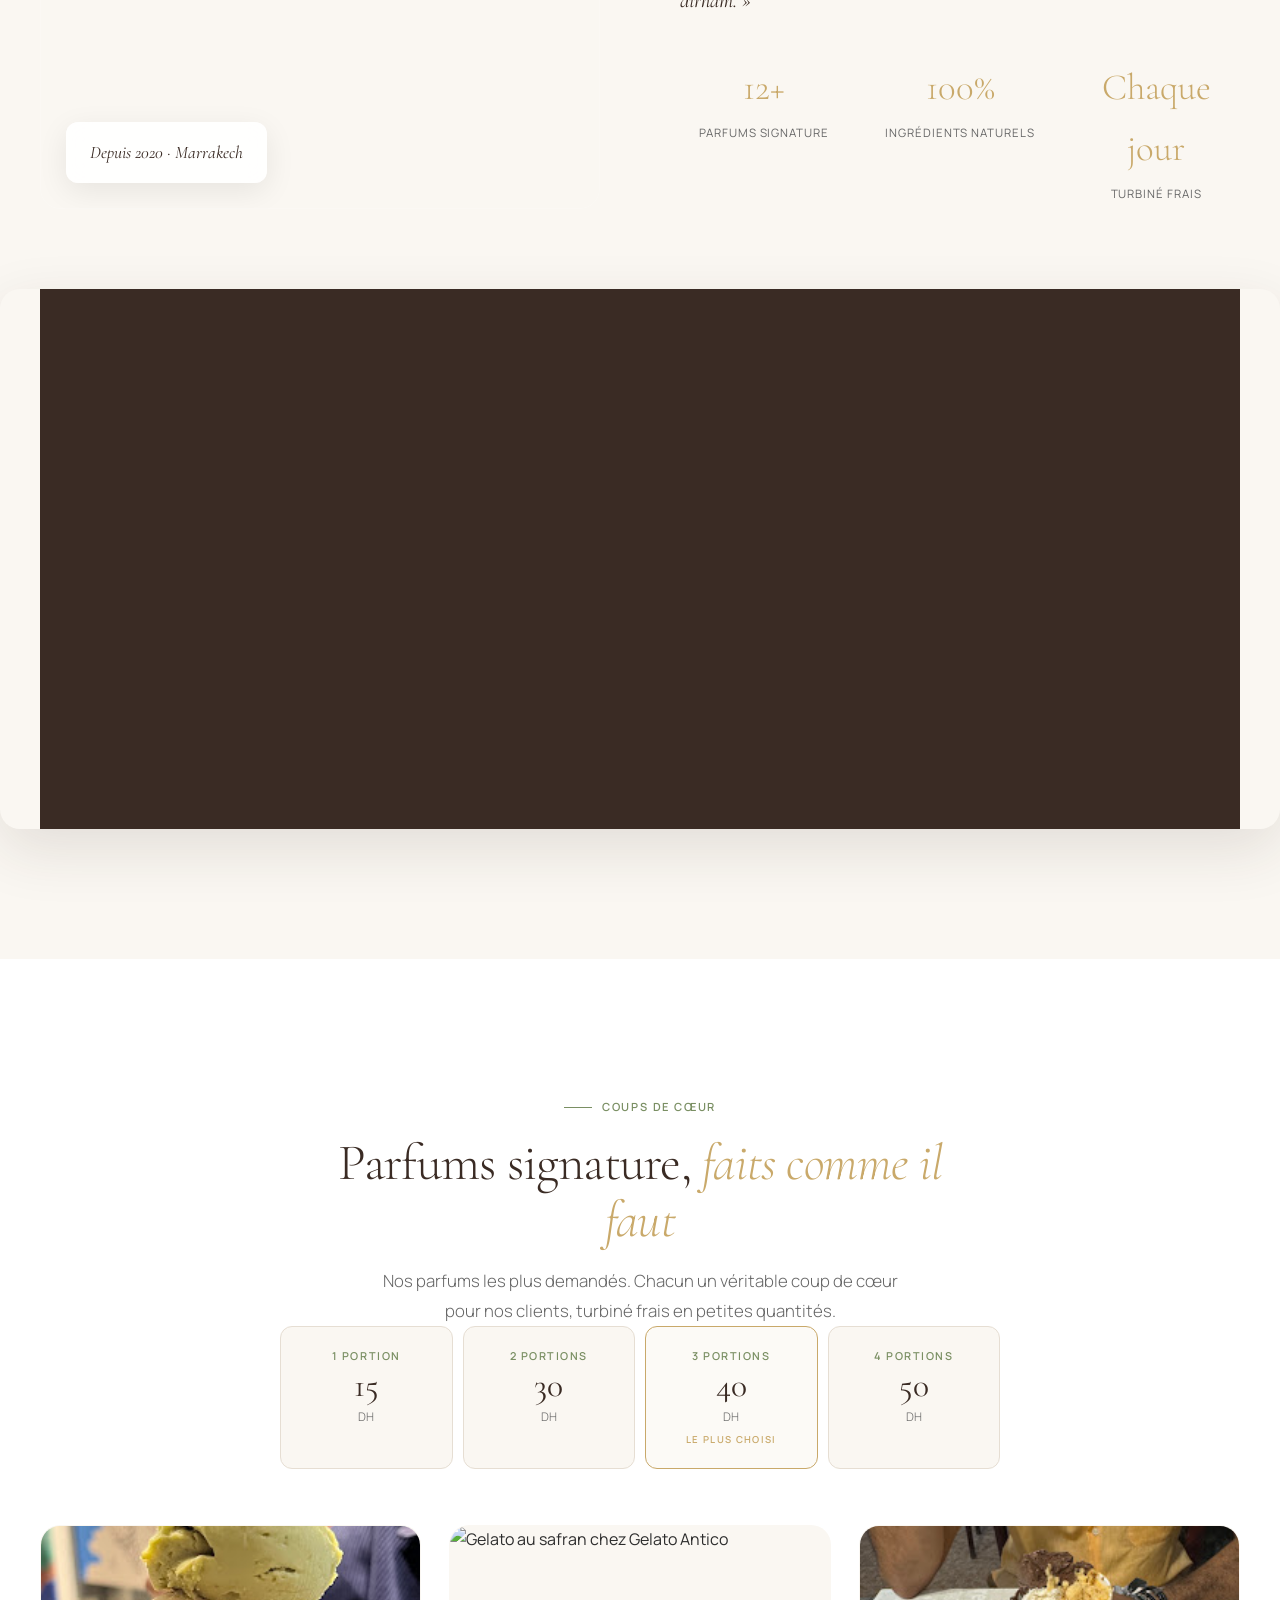
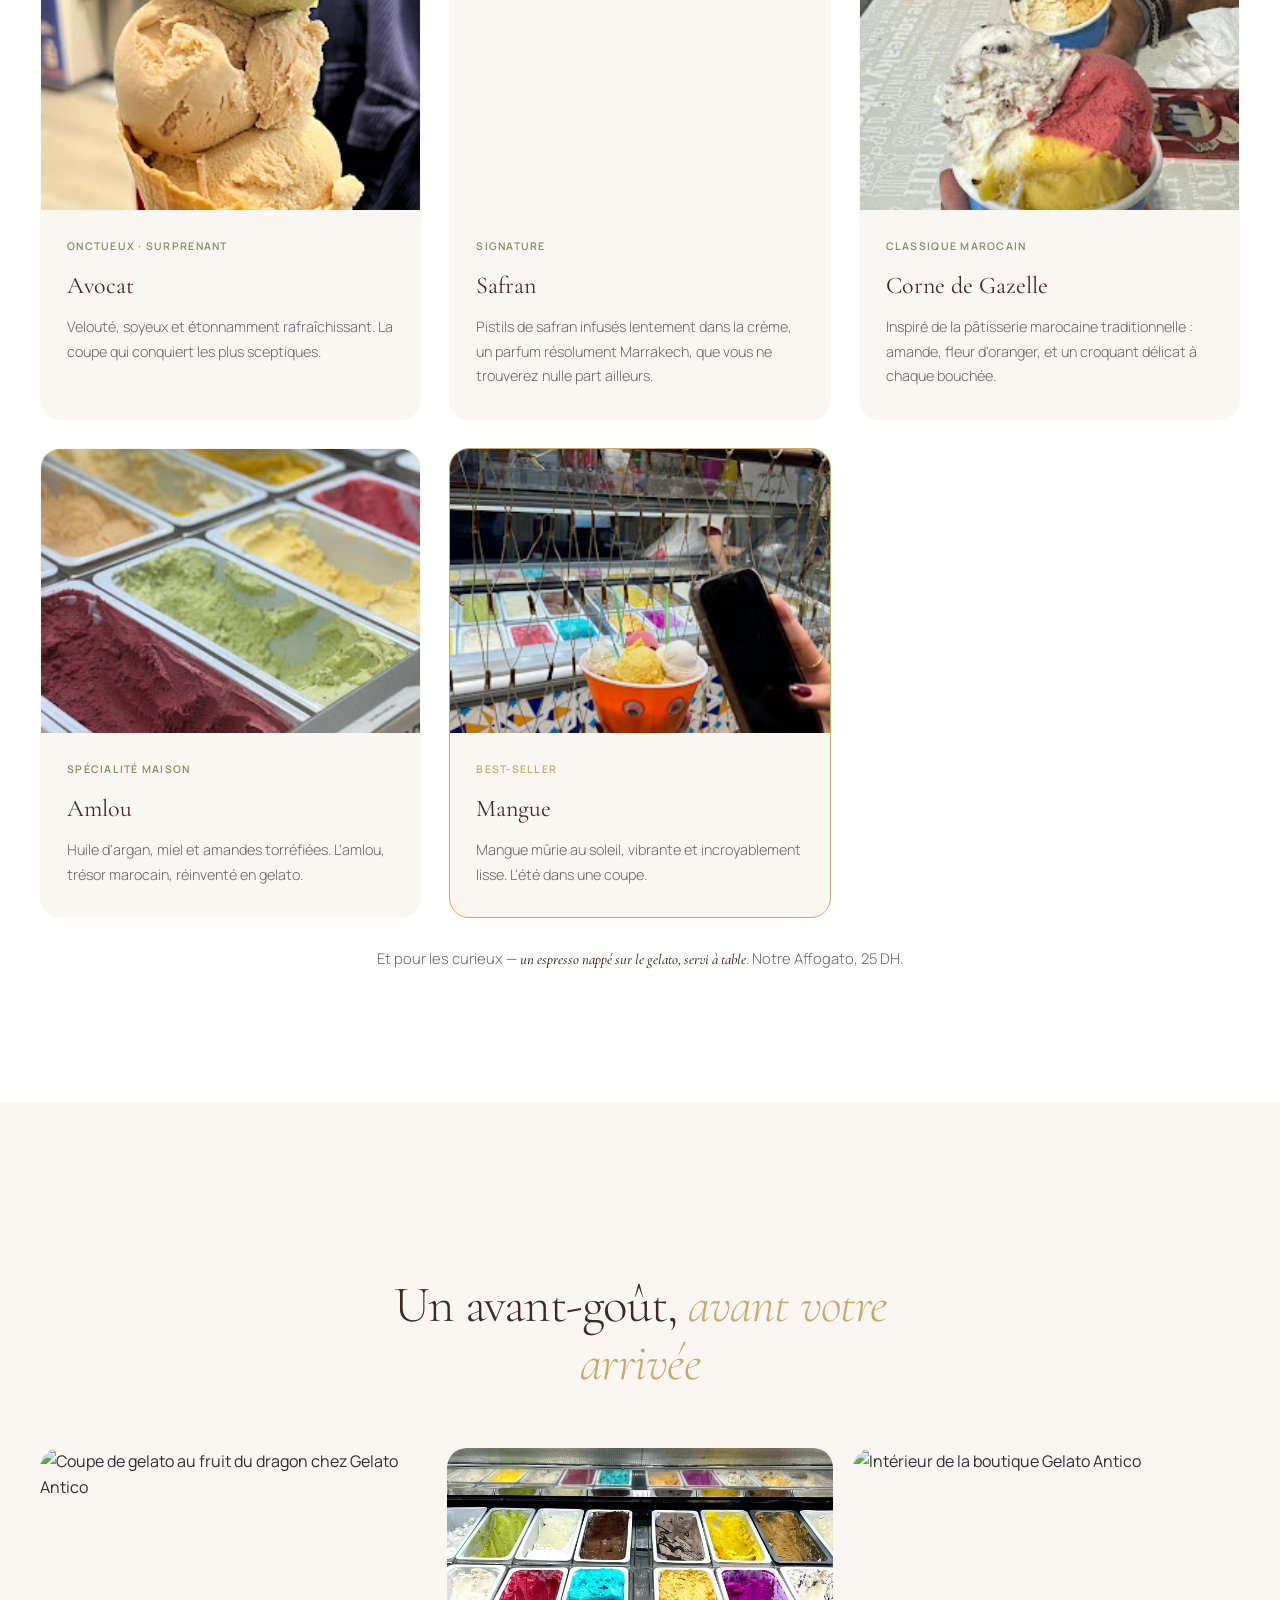
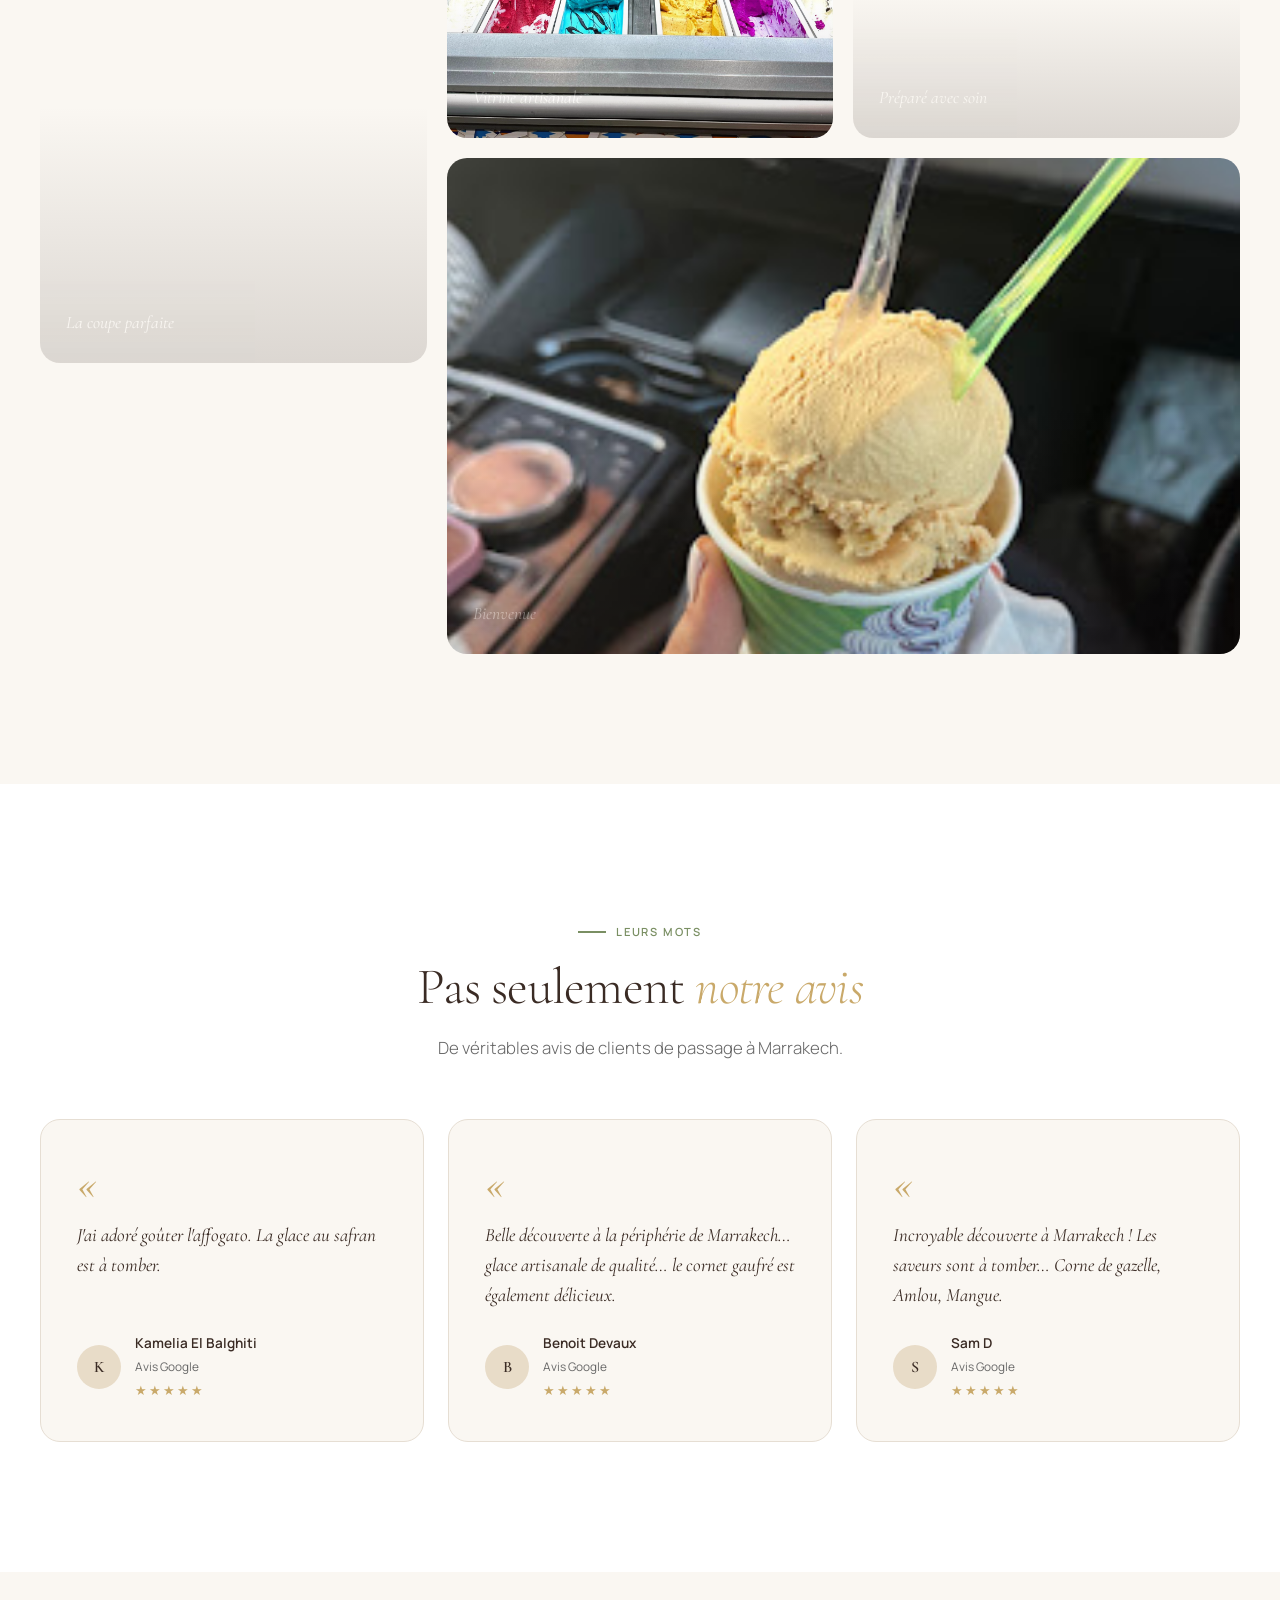
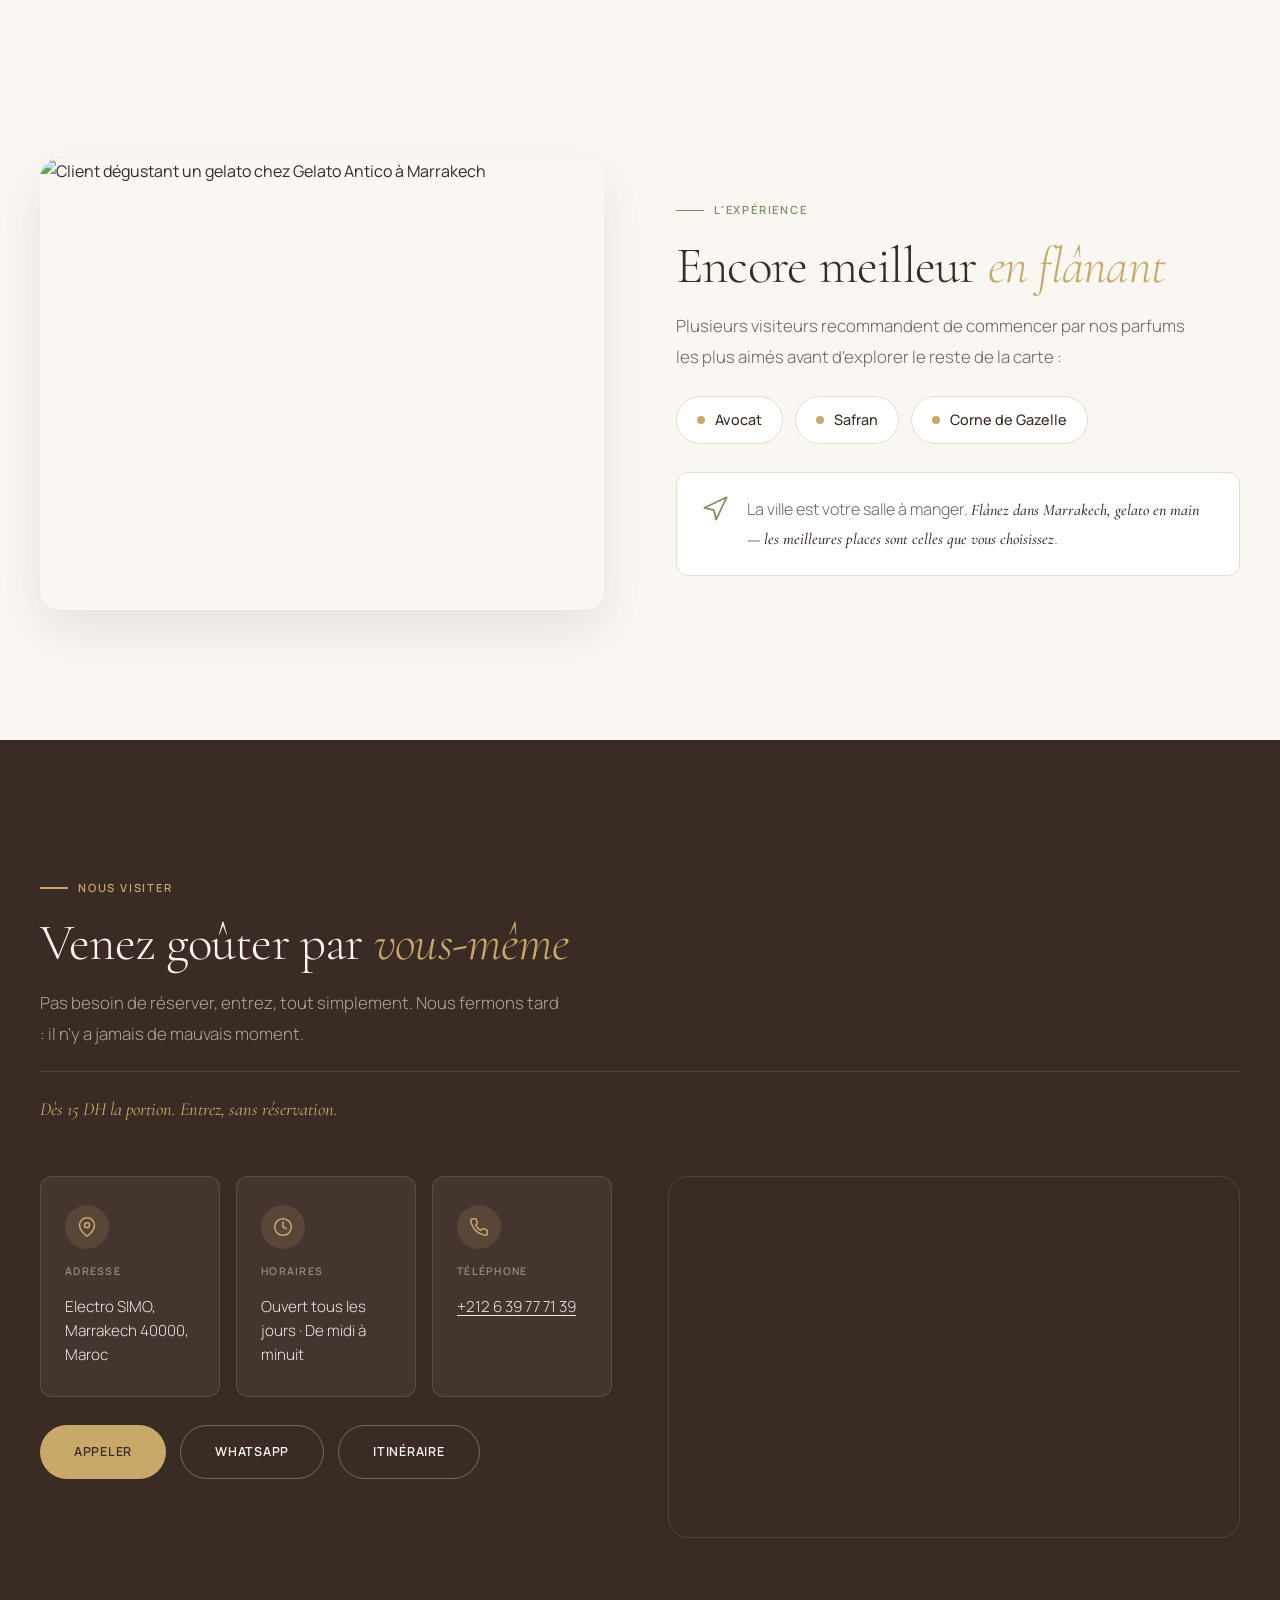
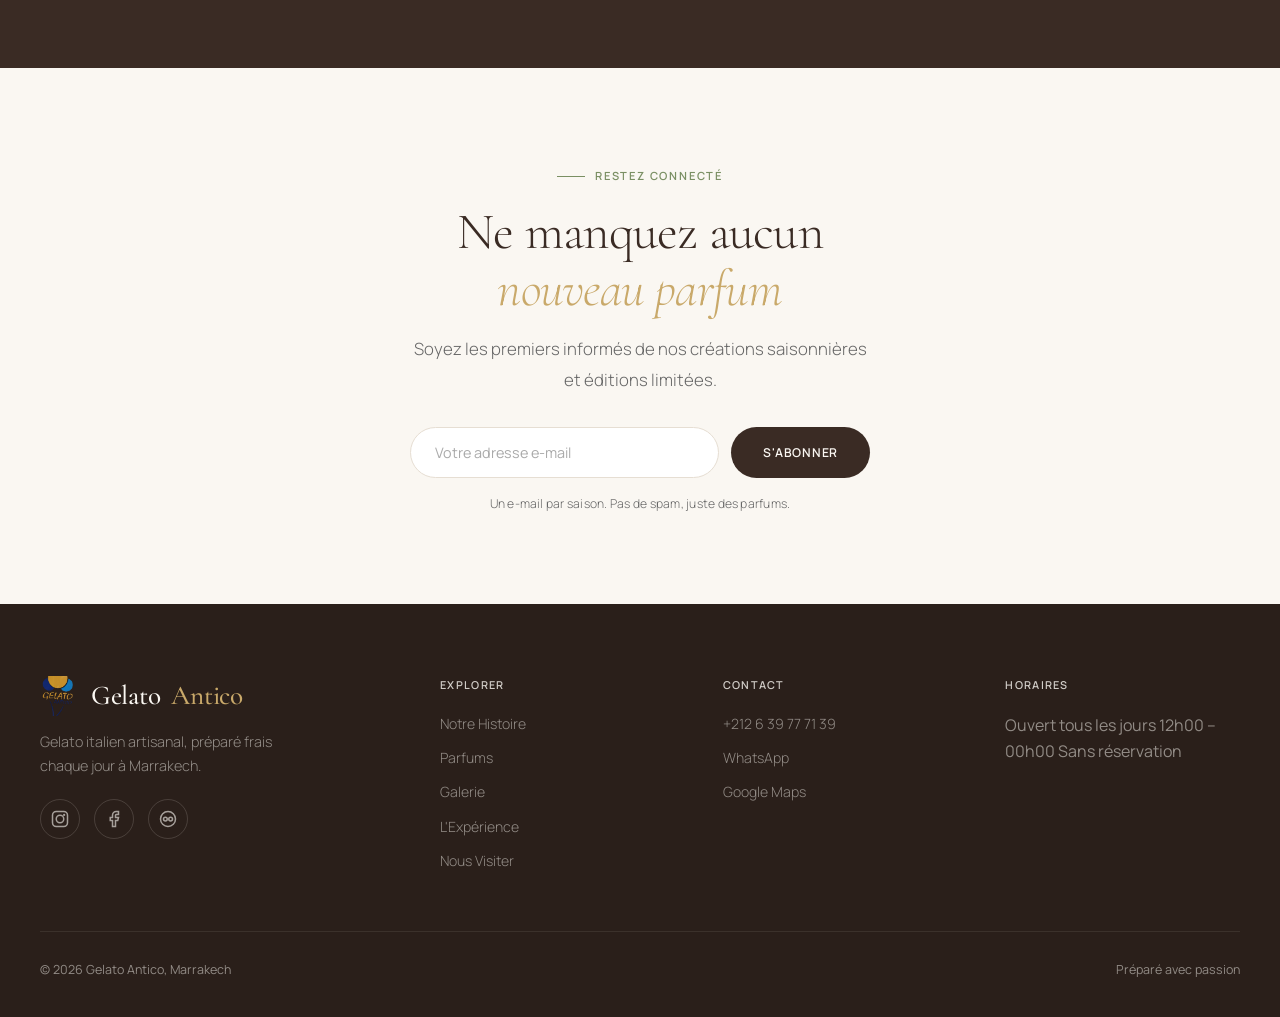
==== commit e920779c: "ajouter nouvelle assets" ====
--- a/fr/index.html
+++ b/fr/index.html
@@ -4,8 +4,8 @@
 <meta charset="UTF-8">
 <meta name="viewport" content="width=device-width, initial-scale=1.0">
 
-<title>Gelato Antico · Meilleur glacier artisanal et café à Marrakech</title>
-<meta name="description" content="Gelato italien artisanal préparé frais chaque jour au cœur de Marrakech. Ingrédients d'exception, recettes authentiques, parfums signature. Le meilleur glacier de Marrakech.">
+<title>Gelato Antico — Glacier artisanal & café à Marrakech</title>
+<meta name="description" content="Gelato italien artisanal turbiné frais chaque jour à Marrakech. Safran, avocat, amlou et plus. Dès 15 DH la portion. Le meilleur glacier de la ville.">
 <meta name="keywords" content="meilleure glace Marrakech, glacier Marrakech, gelato artisanal Marrakech, café Marrakech, glace italienne Marrakech, dessert Marrakech, gelato safran Marrakech">
 <meta name="author" content="Gelato Antico">
 <meta name="robots" content="index, follow, max-image-preview:large">
@@ -17,7 +17,7 @@
 
 <meta property="og:type" content="website">
 <meta property="og:url" content="https://www.gelatoantico.ma/fr/">
-<meta property="og:title" content="Gelato Antico · Meilleur glacier artisanal et café à Marrakech">
+<meta property="og:title" content="Gelato Antico — Glacier artisanal & café à Marrakech">
 <meta property="og:description" content="Gelato italien artisanal préparé frais chaque jour au cœur de Marrakech. Ingrédients d'exception, recettes authentiques, goût inoubliable.">
 <meta property="og:image" content="https://www.gelatoantico.ma/assets/img/ShopOverview.jpeg">
 <meta property="og:image:alt" content="Boutique Gelato Antico à Marrakech">
@@ -26,7 +26,7 @@
 <meta property="og:site_name" content="Gelato Antico">
 
 <meta name="twitter:card" content="summary_large_image">
-<meta name="twitter:title" content="Gelato Antico · Meilleur glacier artisanal à Marrakech">
+<meta name="twitter:title" content="Gelato Antico — Glacier artisanal à Marrakech">
 <meta name="twitter:description" content="Gelato italien artisanal préparé frais chaque jour au cœur de Marrakech.">
 <meta name="twitter:image" content="https://www.gelatoantico.ma/assets/img/ShopOverview.jpeg">
 <meta name="twitter:image:alt" content="Boutique Gelato Antico à Marrakech">
@@ -115,15 +115,21 @@
 <main id="main">
 <section class="hero" id="top" aria-label="Hero">
   <div class="hero-bg">
-    <img src="../assets/img/ShopOverview.jpeg" alt="Boutique Gelato Antico à Marrakech avec vitrine de gelato artisanal" fetchpriority="high">
+    <img src="../assets/img/ScopOfIceChocolat.jpg" alt="Parfaite coupe de gelato artisanal au chocolat fraîchement turbiné chez Gelato Antico à Marrakech" fetchpriority="high">
   </div>
   <div class="hero-content container">
     <div class="hero-tag">Marrakech, Maroc</div>
     <h1>L'authentique gelato italien au cœur de <em>Marrakech</em></h1>
-    <p class="hero-sub">Préparé chaque jour avec des ingrédients d'exception, des recettes authentiques, et la passion de créer des moments inoubliables.</p>
+    <p class="hero-sub">Douze parfums, turbinés frais ce matin. Une portion, et Marrakech ralentit.</p>
     <div class="hero-actions">
-      <a href="#flavors" class="btn btn-gold">Découvrir nos parfums</a>
-      <a href="#visit" class="btn btn-outline">Nous rendre visite</a>
+      <a href="#flavors" class="btn btn-gold">Voir les parfums</a>
+      <a href="#visit" class="btn btn-outline">Nous trouver</a>
+    </div>
+    <div class="hero-price-row" aria-label="Prix des portions">
+      <span class="price-chip">1 portion <b>15 DH</b></span>
+      <span class="price-chip">2 <b>30 DH</b></span>
+      <span class="price-chip">3 <b>40 DH</b></span>
+      <span class="price-chip">4 <b>50 DH</b></span>
     </div>
   </div>
   <div class="scroll-hint" aria-hidden="true">
@@ -144,11 +150,11 @@
     </div>
     <div class="trust-item">
       <svg viewBox="0 0 24 24" fill="none" stroke="currentColor" stroke-width="2" aria-hidden="true"><path d="M20.84 4.61a5.5 5.5 0 0 0-7.78 0L12 5.67l-1.06-1.06a5.5 5.5 0 0 0-7.78 7.78L12 21.23l8.84-8.84a5.5 5.5 0 0 0 0-7.78z"/></svg>
-      <span>Uniquement des ingrédients naturels</span>
+      <span>Vrais fruits. Vraies noix. Sans arômes de synthèse.</span>
     </div>
     <div class="trust-item">
       <svg viewBox="0 0 24 24" fill="none" stroke="currentColor" stroke-width="2" aria-hidden="true"><circle cx="12" cy="12" r="10"/><path d="M12 6v6l4 2"/></svg>
-      <span>Ouvert tous les jours · De midi à minuit</span>
+      <span>Safran · amandes · miel du Maroc</span>
     </div>
   </div>
 </div>
@@ -192,8 +198,14 @@
   <div class="container">
     <div class="section-center">
       <div class="section-tag reveal">Coups de cœur</div>
-      <h2 class="section-title reveal reveal-delay-1">Saveurs signature, <em>faits comme il faut</em></h2>
-      <p class="section-subtitle reveal reveal-delay-2">Nos Saveurs les plus demandés. Chacun un véritable coup de cœur pour nos clients, turbiné frais en petites quantités.</p>
+      <h2 class="section-title reveal reveal-delay-1">Parfums signature, <em>faits comme il faut</em></h2>
+      <p class="section-subtitle reveal reveal-delay-2">Nos parfums les plus demandés. Chacun un véritable coup de cœur pour nos clients, turbiné frais en petites quantités.</p>
+    </div>
+    <div class="price-strip reveal" aria-label="Tarifs des portions">
+      <div class="price-tile"><span class="pt-scoops">1 portion</span><span class="pt-num">15</span><span class="pt-unit">DH</span></div>
+      <div class="price-tile"><span class="pt-scoops">2 portions</span><span class="pt-num">30</span><span class="pt-unit">DH</span></div>
+      <div class="price-tile popular"><span class="pt-scoops">3 portions</span><span class="pt-num">40</span><span class="pt-unit">DH</span><span class="pt-badge">Le plus choisi</span></div>
+      <div class="price-tile"><span class="pt-scoops">4 portions</span><span class="pt-num">50</span><span class="pt-unit">DH</span></div>
     </div>
     <div class="flavor-grid">
       <div class="flavor-card reveal">
@@ -213,7 +225,7 @@
         <div class="flavor-info">
           <div class="flavor-tag">Signature</div>
           <h3 class="flavor-name">Safran</h3>
-          <p class="flavor-desc">Pistils de safran infusés lentement dans la crème, un Saveur résolument Marrakech, que vous ne trouverez nulle part ailleurs.</p>
+          <p class="flavor-desc">Pistils de safran infusés lentement dans la crème, un parfum résolument Marrakech, que vous ne trouverez nulle part ailleurs.</p>
         </div>
       </div>
       <div class="flavor-card reveal reveal-delay-2">
@@ -236,7 +248,7 @@
           <p class="flavor-desc">Huile d'argan, miel et amandes torréfiées. L'amlou, trésor marocain, réinventé en gelato.</p>
         </div>
       </div>
-      <div class="flavor-card reveal reveal-delay-1">
+      <div class="flavor-card best reveal reveal-delay-1">
         <div class="flavor-img">
           <img src="../assets/img/BigIcecream.jpg" alt="Gelato à la mangue chez Gelato Antico" loading="lazy" width="400" height="300">
         </div>
@@ -246,17 +258,8 @@
           <p class="flavor-desc">Mangue mûrie au soleil, vibrante et incroyablement lisse. L'été dans une coupe.</p>
         </div>
       </div>
-      <div class="flavor-card reveal reveal-delay-2">
-        <div class="flavor-img">
-          <img src="../assets/img/CofeeNormal.jpg" alt="Affogato chez Gelato Antico" loading="lazy" width="400" height="300">
-        </div>
-        <div class="flavor-info">
-          <div class="flavor-tag">À découvrir</div>
-          <h3 class="flavor-name">Affogato</h3>
-          <p class="flavor-desc">Un espresso versé sur le gelato, servi à table. Tout simple, et irrésistible.</p>
-        </div>
-      </div>
-    </div>
+    </div>
+    <p class="cafe-note reveal">Et pour les curieux — <em>un espresso nappé sur le gelato, servi à table</em>. Notre Affogato, 25 DH.</p>
   </div>
 </section>
 
@@ -272,7 +275,7 @@
         <div class="gallery-overlay"><span>La coupe parfaite</span></div>
       </div>
       <div class="gallery-item g2 reveal reveal-delay-1">
-        <img src="../assets/img/AllIcecream.jpg" alt="Assortiment de Saveurs de gelato en vitrine" loading="lazy" width="500" height="375">
+        <img src="../assets/img/AllIcecream.jpg" alt="Assortiment de parfums de gelato en vitrine" loading="lazy" width="500" height="375">
         <div class="gallery-overlay"><span>Vitrine artisanale</span></div>
       </div>
       <div class="gallery-item g3 reveal reveal-delay-2">
@@ -280,7 +283,7 @@
         <div class="gallery-overlay"><span>Préparé avec soin</span></div>
       </div>
       <div class="gallery-item g4 reveal reveal-delay-1">
-        <img src="../assets/img/ShopOverview.jpeg" alt="Devanture et entrée de Gelato Antico" loading="lazy" width="800" height="500">
+        <img src="../assets/img/flavorrrr.jpg" alt="Gros plan d'un parfum de gelato artisanal chez Gelato Antico" loading="lazy" width="800" height="500">
         <div class="gallery-overlay"><span>Bienvenue</span></div>
       </div>
     </div>
@@ -344,7 +347,7 @@
       <div class="experience-text">
         <div class="section-tag reveal">L'Expérience</div>
         <h2 class="section-title reveal reveal-delay-1">Encore meilleur <em>en flânant</em></h2>
-        <p class="section-subtitle reveal reveal-delay-2">Plusieurs visiteurs recommandent de commencer par nos Saveurs les plus aimés avant d'explorer le reste de la carte :</p>
+        <p class="section-subtitle reveal reveal-delay-2">Plusieurs visiteurs recommandent de commencer par nos parfums les plus aimés avant d'explorer le reste de la carte :</p>
         <div class="picks reveal reveal-delay-2">
           <span class="pick">Avocat</span>
           <span class="pick">Safran</span>
@@ -352,7 +355,7 @@
         </div>
         <div class="experience-note reveal reveal-delay-3">
           <svg viewBox="0 0 24 24" fill="none" stroke="currentColor" stroke-width="1.5" stroke-linecap="round" stroke-linejoin="round" aria-hidden="true"><path d="M3 11l19-9-9 19-2-8-8-2z"/></svg>
-          <p>Les places assises peuvent être rares aux heures d'affluence, l'<em>occasion idéale de savourer votre gelato en flânant dans Marrakech</em>.</p>
+          <p>La ville est votre salle à manger. <em>Flânez dans Marrakech, gelato en main — les meilleures places sont celles que vous choisissez</em>.</p>
         </div>
       </div>
     </div>
@@ -364,6 +367,7 @@
     <div class="section-tag reveal">Nous Visiter</div>
     <h2 class="section-title reveal reveal-delay-1">Venez goûter par <em>vous-même</em></h2>
     <p class="section-subtitle reveal reveal-delay-2">Pas besoin de réserver, entrez, tout simplement. Nous fermons tard : il n'y a jamais de mauvais moment.</p>
+    <div class="visit-nudge reveal reveal-delay-2">Dès 15 DH la portion. Entrez, sans réservation.</div>
     <div class="visit-grid">
       <div class="reveal reveal-delay-2">
         <div class="visit-cards">
@@ -379,7 +383,7 @@
               <svg viewBox="0 0 24 24" fill="none" stroke="currentColor" stroke-width="1.8" stroke-linecap="round" stroke-linejoin="round"><circle cx="12" cy="12" r="10"/><path d="M12 6v6l4 2"/></svg>
             </div>
             <div class="visit-card-label">Horaires</div>
-            <div class="visit-card-value">Ouvert tous les jours, 12h00 – 00h00</div>
+            <div class="visit-card-value">Ouvert tous les jours · De midi à minuit</div>
           </div>
           <div class="visit-card">
             <div class="visit-card-icon" aria-hidden="true">
@@ -405,13 +409,14 @@
 <section class="newsletter" aria-label="Newsletter">
   <div class="container newsletter-box">
     <div class="section-tag reveal">Restez connecté</div>
-    <h2 class="section-title reveal reveal-delay-1">Ne manquez aucune <em>nouvelle Saveur</em></h2>
+    <h2 class="section-title reveal reveal-delay-1">Ne manquez aucun <em>nouveau parfum</em></h2>
     <p class="section-subtitle reveal reveal-delay-2">Soyez les premiers informés de nos créations saisonnières et éditions limitées.</p>
     <form class="newsletter-form reveal reveal-delay-3">
       <label for="email" class="visually-hidden">Votre adresse e-mail</label>
       <input type="email" id="email" placeholder="Votre adresse e-mail" required>
       <button type="submit">S'abonner</button>
     </form>
+    <p class="newsletter-micro reveal">Un e-mail par saison. Pas de spam, juste des parfums.</p>
   </div>
 </section>
 </main>
--- a/css/style.css
+++ b/css/style.css
@@ -169,6 +169,7 @@
   display: flex; align-items: flex-end;
   overflow: hidden; padding-top: var(--nav-h);
 }
+@media (max-width: 640px) { .hero { min-height: 92vh; } }
 .hero-bg { position: absolute; inset: 0; z-index: 0; top: 0; }
 .hero-bg img { width: 100%; height: 100%; object-fit: cover; }
 .hero-bg::after {
@@ -199,6 +200,23 @@
   font-weight: 300; text-shadow: 0 1px 16px rgba(0,0,0,0.3);
 }
 .hero-actions { display: flex; gap: 16px; margin-top: 42px; flex-wrap: wrap; }
+.hero-price-row {
+  display: flex; gap: 10px; margin-top: 28px; flex-wrap: wrap;
+  align-items: center; color: rgba(250,247,242,0.78);
+  font-size: 0.78rem; letter-spacing: 0.04em;
+}
+.hero-price-row .price-chip {
+  display: inline-flex; align-items: baseline; gap: 5px;
+  padding: 6px 13px; border-radius: 100px;
+  background: rgba(250,247,242,0.10);
+  border: 1px solid rgba(250,247,242,0.18);
+  backdrop-filter: blur(6px); -webkit-backdrop-filter: blur(6px);
+}
+.hero-price-row .price-chip b {
+  font-family: var(--font-heading); font-weight: 500;
+  font-size: 1.02rem; color: var(--accent);
+}
+@media (max-width: 560px) { .hero-price-row .price-chip { padding: 5px 11px; } }
 
 .btn {
   display: inline-flex; align-items: center; gap: 10px;
@@ -310,6 +328,30 @@
 
 /* ===== FLAVORS ===== */
 .flavors { background: var(--surface); }
+.price-strip {
+  display: flex; justify-content: center; gap: 10px; flex-wrap: wrap;
+  margin: 0 auto 8px; max-width: 720px;
+}
+.price-tile {
+  flex: 1 1 140px; max-width: 180px;
+  background: var(--bg); border: 1px solid var(--border);
+  border-radius: var(--radius-sm); padding: 20px 16px;
+  text-align: center; transition: all 0.35s var(--ease);
+  display: flex; flex-direction: column; gap: 4px; align-items: center;
+}
+.price-tile:hover { border-color: var(--accent); transform: translateY(-4px); box-shadow: 0 16px 36px rgba(58,43,36,0.08); }
+.price-tile .pt-scoops { font-size: 0.68rem; font-weight: 600; letter-spacing: 0.14em; text-transform: uppercase; color: var(--secondary); }
+.price-tile .pt-num { font-family: var(--font-heading); font-size: 2.1rem; font-weight: 400; color: var(--primary); line-height: 1; }
+.price-tile .pt-unit { font-size: 0.74rem; color: var(--muted); font-weight: 300; }
+.price-tile.popular { border-color: var(--accent); background: rgba(201,169,106,0.06); }
+.price-tile.popular .pt-badge { font-size: 0.6rem; font-weight: 600; letter-spacing: 0.14em; text-transform: uppercase; color: var(--accent); margin-top: 2px; }
+.cafe-note {
+  margin-top: 28px; text-align: center;
+  font-size: 0.92rem; color: var(--muted); font-weight: 300;
+}
+.cafe-note em { font-family: var(--font-heading); font-style: italic; color: var(--primary); font-weight: 500; }
+.flavor-card.best { border-color: var(--accent); }
+.flavor-card.best .flavor-tag { color: var(--accent); }
 .flavor-grid { display: grid; grid-template-columns: repeat(3, 1fr); gap: 28px; margin-top: 56px; }
 @media (max-width: 900px) { .flavor-grid { grid-template-columns: repeat(2, 1fr); } }
 @media (max-width: 560px) { .flavor-grid { grid-template-columns: 1fr; } }
@@ -352,7 +394,7 @@
 .gallery-overlay {
   position: absolute; inset: 0;
   background: linear-gradient(180deg, transparent 50%, rgba(58,43,36,0.45) 100%);
-  opacity: 0; transition: opacity 0.4s;
+  opacity: 0.35; transition: opacity 0.4s;
   display: flex; align-items: flex-end; padding: 26px;
 }
 .gallery-item:hover .gallery-overlay { opacity: 1; }
@@ -441,6 +483,11 @@
 .visit-card-value a { text-decoration: underline; text-underline-offset: 3px; transition: color 0.3s; }
 .visit-card-value a:hover { color: var(--accent); }
 .visit-actions { display: flex; gap: 14px; margin-top: 28px; flex-wrap: wrap; }
+.visit-nudge {
+  margin-top: 22px; padding-top: 22px; border-top: 1px solid rgba(250,247,242,0.12);
+  font-family: var(--font-heading); font-size: 1.15rem; font-style: italic;
+  color: var(--accent);
+}
 .map-wrap {
   border-radius: var(--radius); overflow: hidden;
   border: 1px solid rgba(250,247,242,0.12);
@@ -469,6 +516,7 @@
   transition: all 0.3s var(--ease);
 }
 .newsletter-form button:hover { background: var(--accent); color: var(--primary); }
+.newsletter-micro { margin-top: 16px; font-size: 0.76rem; color: var(--muted); font-weight: 300; letter-spacing: 0.02em; }
 @media (max-width: 560px) { .newsletter-form { flex-direction: column; } }
 
 /* ===== FOOTER ===== */
@@ -515,6 +563,14 @@
 .sticky-cta svg { width: 20px; height: 20px; }
 @media (max-width: 640px) { .sticky-cta { right: 16px; bottom: 16px; } }
 
+/* ===== FOCUS VISIBLE (keyboard a11y) ===== */
+a:focus-visible, button:focus-visible, input:focus-visible, iframe:focus-visible {
+  outline: 2px solid var(--accent);
+  outline-offset: 3px;
+  border-radius: 4px;
+}
+.btn:focus-visible { box-shadow: 0 0 0 3px rgba(201, 169, 106, 0.4); outline: none; }
+
 /* ===== REDUCED MOTION ===== */
 @media (prefers-reduced-motion: reduce) {
   html { scroll-behavior: auto; }
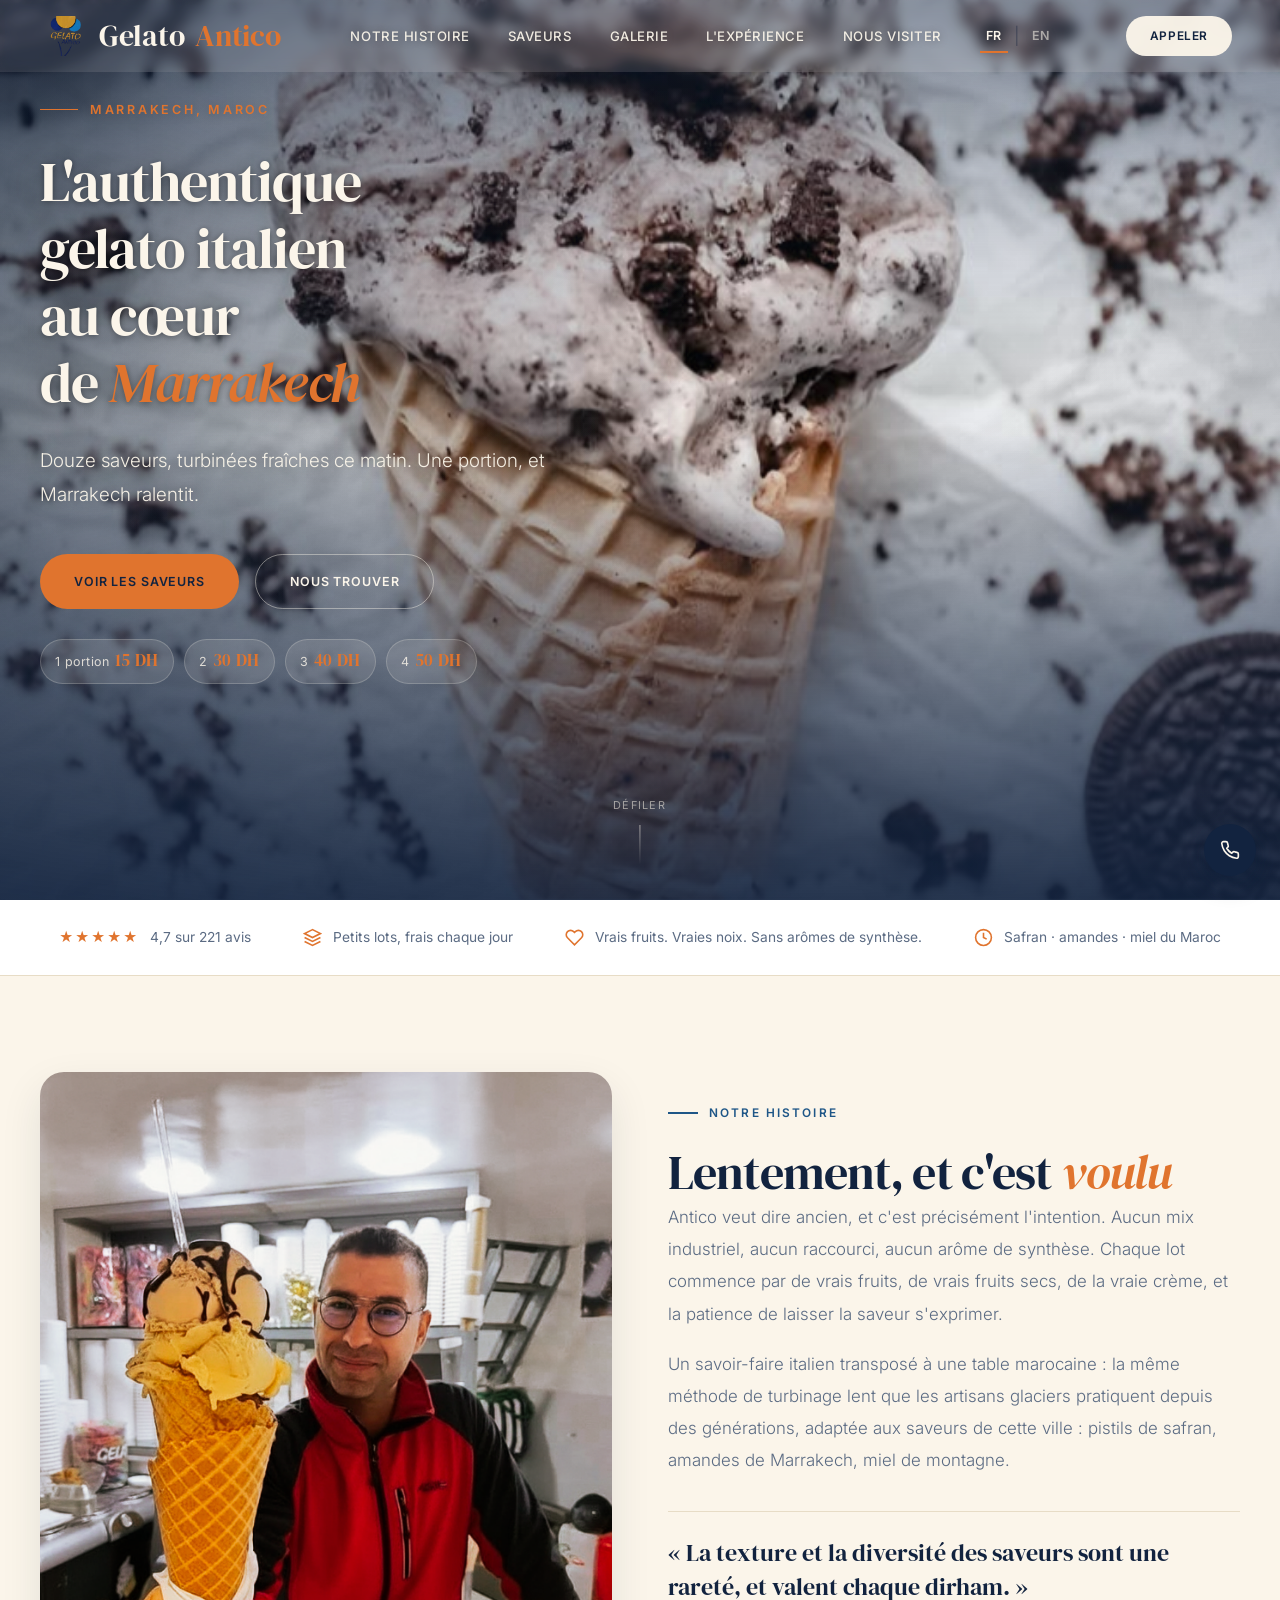
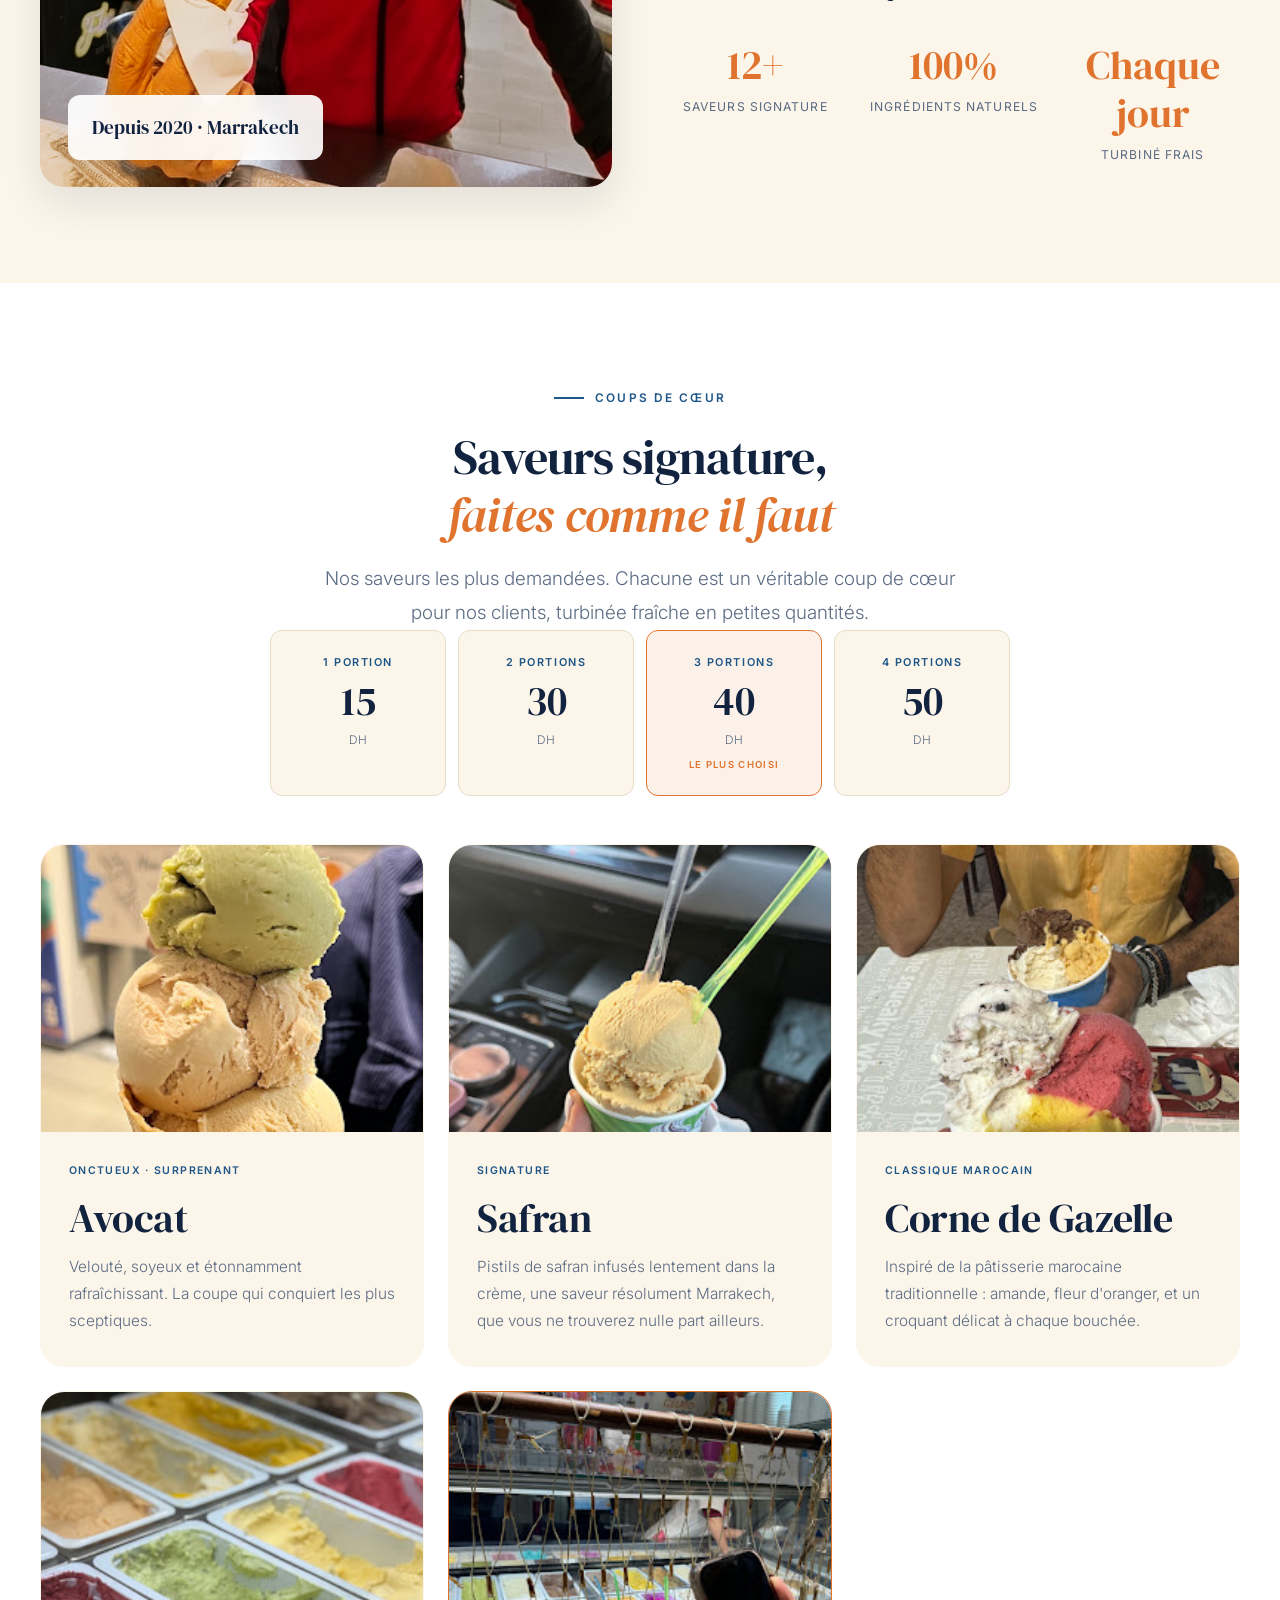
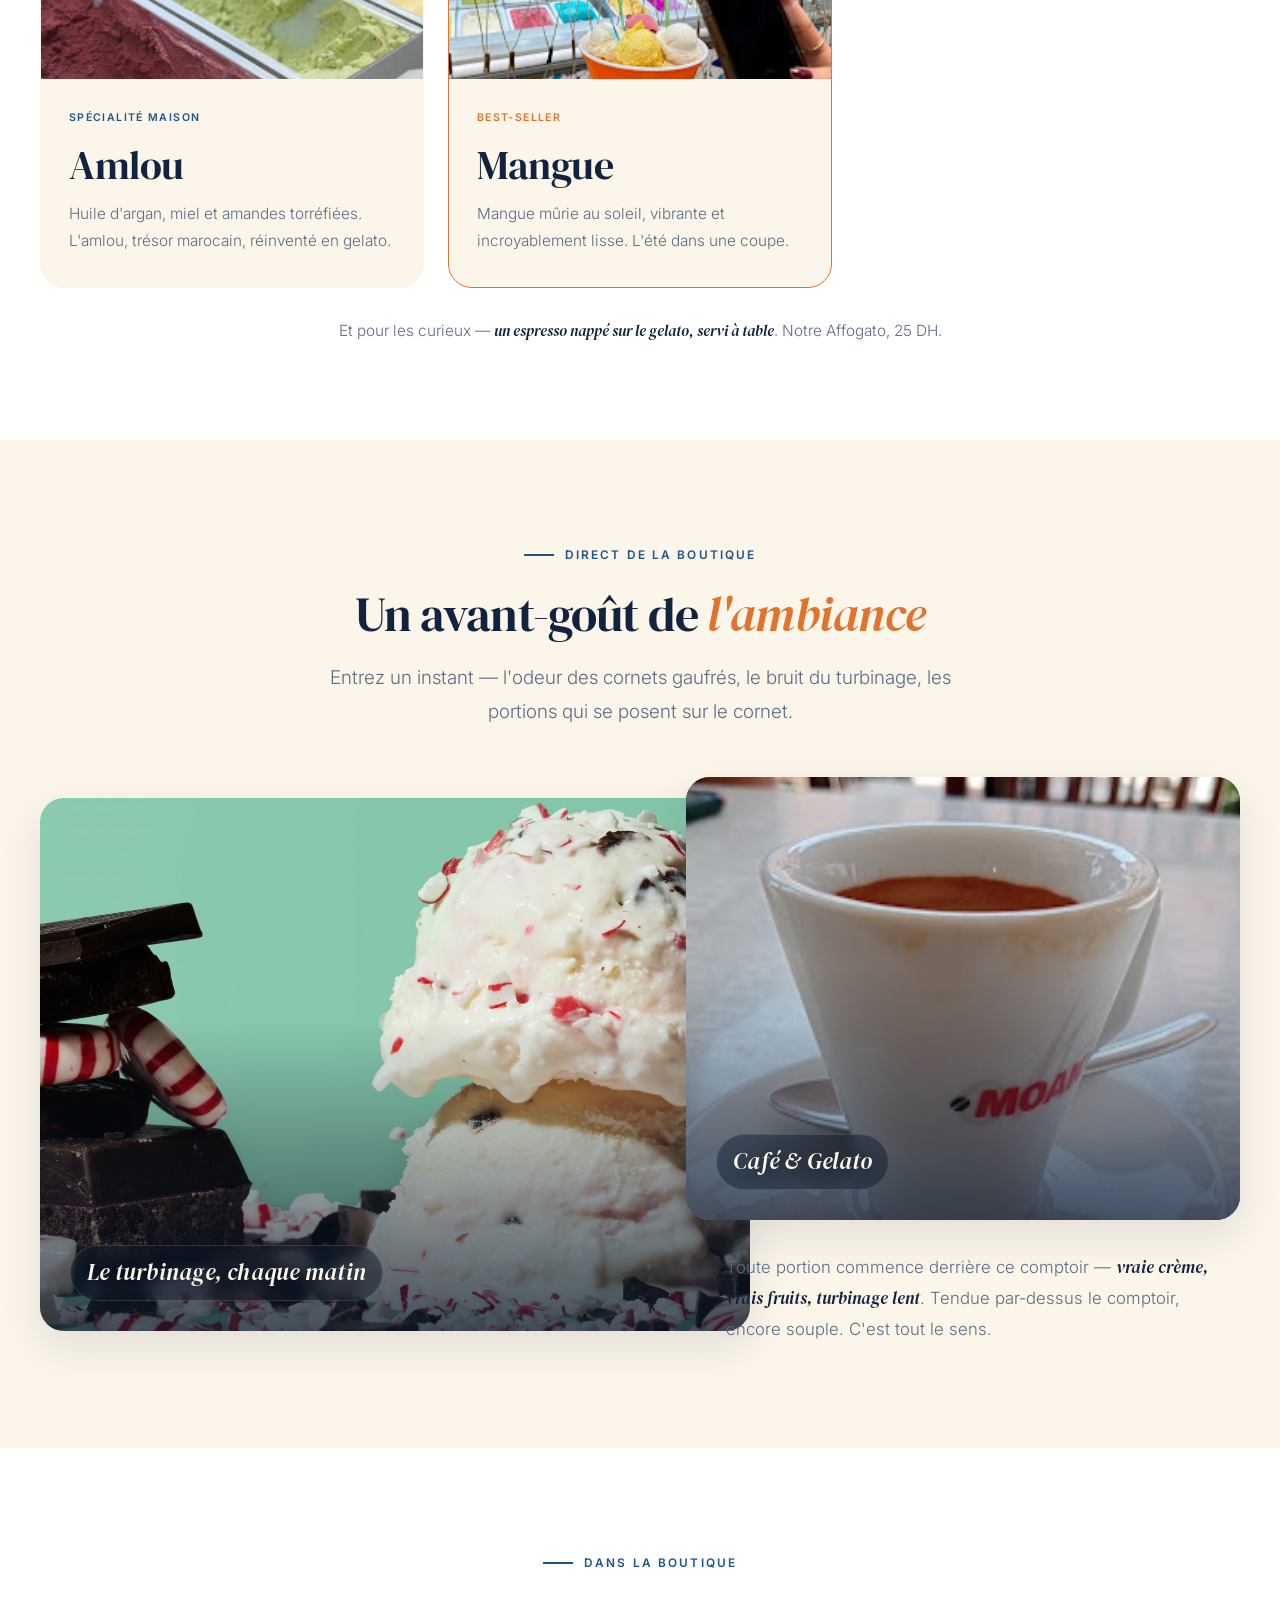
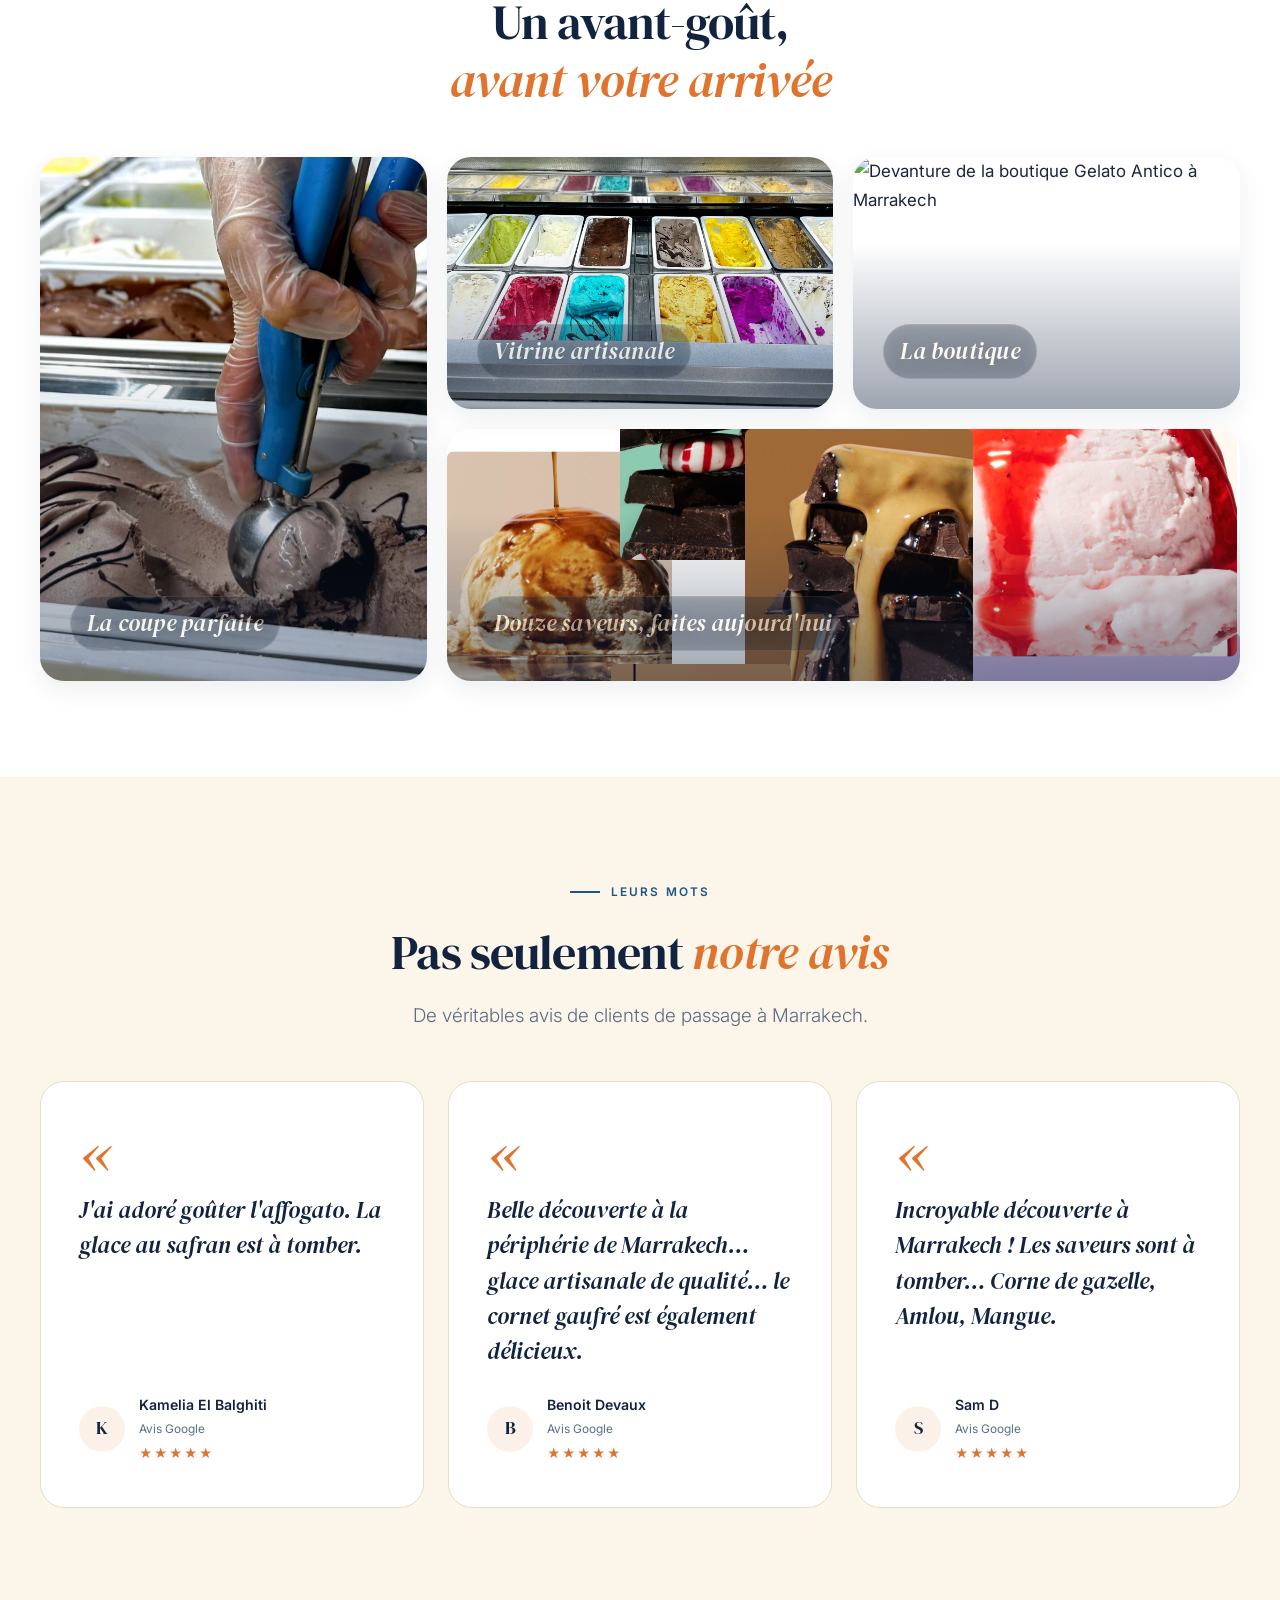
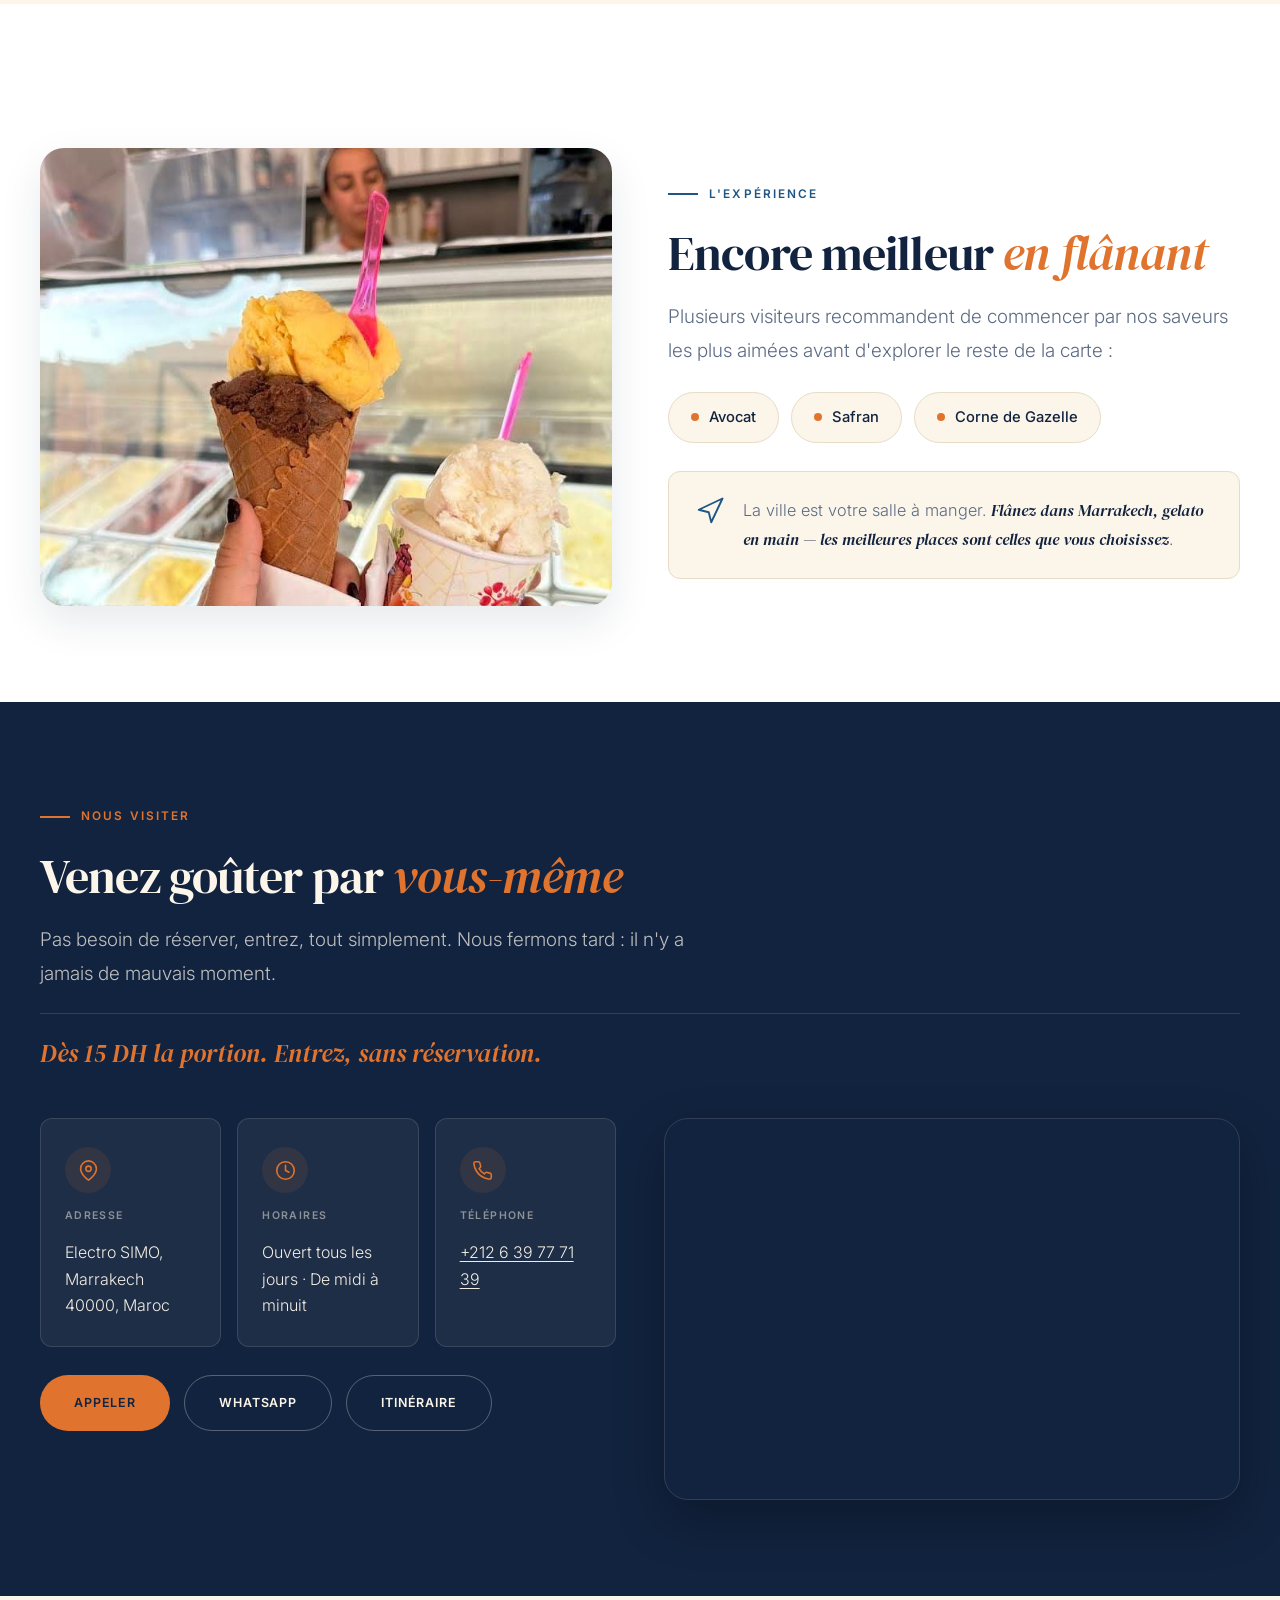
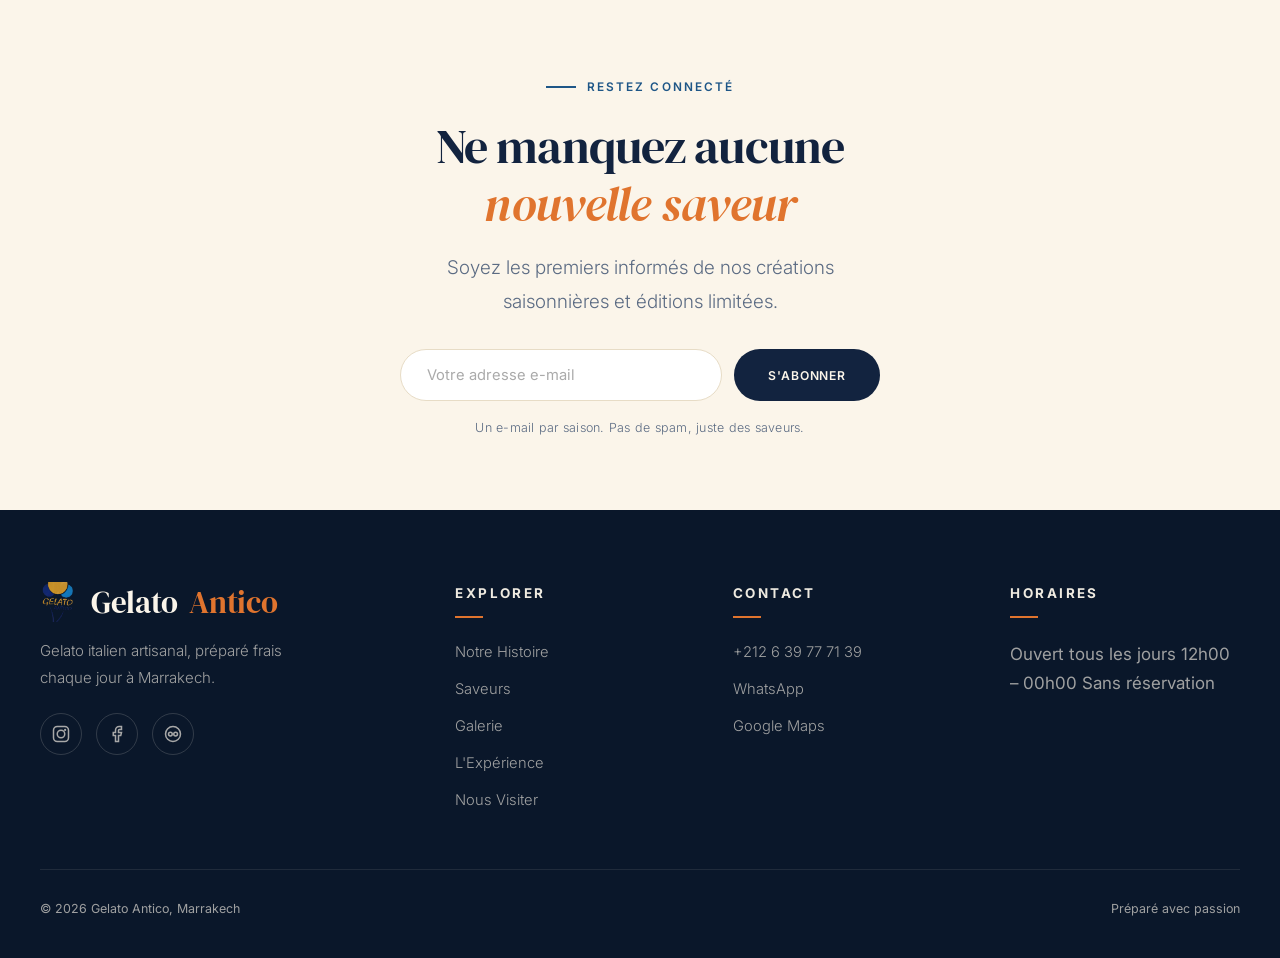
==== commit 7d7bfcf9: "final version" ====
--- a/fr/index.html
+++ b/fr/index.html
@@ -19,8 +19,8 @@
 <meta property="og:url" content="https://www.gelatoantico.ma/fr/">
 <meta property="og:title" content="Gelato Antico — Glacier artisanal & café à Marrakech">
 <meta property="og:description" content="Gelato italien artisanal préparé frais chaque jour au cœur de Marrakech. Ingrédients d'exception, recettes authentiques, goût inoubliable.">
-<meta property="og:image" content="https://www.gelatoantico.ma/assets/img/ShopOverview.jpeg">
-<meta property="og:image:alt" content="Boutique Gelato Antico à Marrakech">
+<meta property="og:image" content="https://www.gelatoantico.ma/assets/img/MainHero.png">
+<meta property="og:image:alt" content="Gelato artisanal chez Gelato Antico à Marrakech">
 <meta property="og:locale" content="fr_FR">
 <meta property="og:locale:alternate" content="en_US">
 <meta property="og:site_name" content="Gelato Antico">
@@ -28,8 +28,8 @@
 <meta name="twitter:card" content="summary_large_image">
 <meta name="twitter:title" content="Gelato Antico — Glacier artisanal à Marrakech">
 <meta name="twitter:description" content="Gelato italien artisanal préparé frais chaque jour au cœur de Marrakech.">
-<meta name="twitter:image" content="https://www.gelatoantico.ma/assets/img/ShopOverview.jpeg">
-<meta name="twitter:image:alt" content="Boutique Gelato Antico à Marrakech">
+<meta name="twitter:image" content="https://www.gelatoantico.ma/assets/img/MainHero.png">
+<meta name="twitter:image:alt" content="Gelato artisanal chez Gelato Antico à Marrakech">
 
 <meta name="theme-color" content="#FAF7F2">
 <link rel="icon" type="image/png" href="../assets/favicon.png">
@@ -37,7 +37,7 @@
 
 <link rel="preconnect" href="https://fonts.googleapis.com">
 <link rel="preconnect" href="https://fonts.gstatic.com" crossorigin>
-<link href="https://fonts.googleapis.com/css2?family=Cormorant+Garamond:ital,wght@0,300;0,400;0,500;0,600;0,700;1,300;1,400;1,500&family=Manrope:wght@300;400;500;600;700&display=swap" rel="stylesheet">
+<link href="https://fonts.googleapis.com/css2?family=DM+Serif+Display:ital@0;1&family=Inter:wght@300;400;500;600;700;800&display=swap" rel="stylesheet">
 
 <script type="application/ld+json">
 {
@@ -45,9 +45,9 @@
   "@type": "IceCreamShop",
    "name": "Gelato Antico",
   "alternateName": "Gelato Antico Marrakech",
-  "image": "https://www.gelatoantico.ma/assets/img/ShopOverview.jpeg",
+  "image": "https://www.gelatoantico.ma/assets/img/MainHero.png",
   "logo": "https://www.gelatoantico.ma/assets/img/logo.png",
-  "description": "Gelato italien artisanal préparé frais chaque jour au cœur de Marrakech. Ingrédients d'exception, recettes authentiques, parfums signature dont safran, avocat et amlou.",
+  "description": "Gelato italien artisanal préparé frais chaque jour au cœur de Marrakech. Ingrédients d'exception, recettes authentiques, saveurs signature dont safran, avocat et amlou.",
   "address": {
     "@type": "PostalAddress",
     "streetAddress": "Electro SIMO",
@@ -93,7 +93,7 @@
     </a>
     <nav id="nav" aria-label="Navigation principale">
       <a href="#about">Notre Histoire</a>
-      <a href="#flavors">Parfums</a>
+      <a href="#flavors">Saveurs</a>
       <a href="#gallery">Galerie</a>
       <a href="#experience">L'Expérience</a>
       <a href="#visit">Nous Visiter</a>
@@ -114,15 +114,16 @@
 
 <main id="main">
 <section class="hero" id="top" aria-label="Hero">
-  <div class="hero-bg">
-    <img src="../assets/img/ScopOfIceChocolat.jpg" alt="Parfaite coupe de gelato artisanal au chocolat fraîchement turbiné chez Gelato Antico à Marrakech" fetchpriority="high">
-  </div>
+  <picture class="hero-bg">
+    <source media="(min-width: 769px)" srcset="../assets/img/MainHero.png" type="image/png">
+    <img src="../assets/img/Oreo_Ice_Cream.jfif" alt="Gros plan d'une coupe de gelato artisanal chez Gelato Antico à Marrakech" fetchpriority="high">
+  </picture>
   <div class="hero-content container">
     <div class="hero-tag">Marrakech, Maroc</div>
     <h1>L'authentique gelato italien au cœur de <em>Marrakech</em></h1>
-    <p class="hero-sub">Douze parfums, turbinés frais ce matin. Une portion, et Marrakech ralentit.</p>
+    <p class="hero-sub">Douze saveurs, turbinées fraîches ce matin. Une portion, et Marrakech ralentit.</p>
     <div class="hero-actions">
-      <a href="#flavors" class="btn btn-gold">Voir les parfums</a>
+      <a href="#flavors" class="btn btn-gold">Voir les saveurs</a>
       <a href="#visit" class="btn btn-outline">Nous trouver</a>
     </div>
     <div class="hero-price-row" aria-label="Prix des portions">
@@ -161,20 +162,20 @@
 
 <section class="about" id="about" aria-label="À propos">
   <div class="container about-grid">
-    <div class="about-image reveal">
-      <img src="../assets/img/OwnerHoldingIceCream.jpeg" alt="Le gérant de Gelato Antico tenant un gelato fraîchement préparé" loading="lazy" width="600" height="750">
+    <div class="about-image reveal img-reveal">
+      <img src="../assets/img/OwnerHolding.png" alt="Le gérant de Gelato Antico tenant un gelato fraîchement préparé" loading="lazy" width="600" height="750">
       <div class="about-badge">Depuis 2020 · Marrakech</div>
     </div>
     <div class="about-text">
       <div class="section-tag reveal">Notre Histoire</div>
       <h2 class="section-title reveal reveal-delay-1">Lentement, et c'est <em>voulu</em></h2>
-      <p class="reveal reveal-delay-2">Antico veut dire ancien, et c'est précisément l'intention. Aucun mix industriel, aucun raccourci, aucun arôme de synthèse. Chaque lot commence par de vrais fruits, de vrais fruits secs, de la vraie crème, et la patience de laisser le parfum s'exprimer.</p>
+      <p class="reveal reveal-delay-2">Antico veut dire ancien, et c'est précisément l'intention. Aucun mix industriel, aucun raccourci, aucun arôme de synthèse. Chaque lot commence par de vrais fruits, de vrais fruits secs, de la vraie crème, et la patience de laisser la saveur s'exprimer.</p>
       <p class="reveal reveal-delay-2">Un savoir-faire italien transposé à une table marocaine : la même méthode de turbinage lent que les artisans glaciers pratiquent depuis des générations, adaptée aux saveurs de cette ville : pistils de safran, amandes de Marrakech, miel de montagne.</p>
-      <div class="about-signature reveal reveal-delay-3">« La texture et la diversité des parfums sont une rareté, et valent chaque dirham. »</div>
+      <div class="about-signature reveal reveal-delay-3">« La texture et la diversité des saveurs sont une rareté, et valent chaque dirham. »</div>
       <div class="about-stats reveal reveal-delay-3">
         <div class="stat">
           <div class="stat-num">12+</div>
-          <div class="stat-label">Parfums signature</div>
+          <div class="stat-label">Saveurs signature</div>
         </div>
         <div class="stat">
           <div class="stat-num">100%</div>
@@ -187,19 +188,14 @@
       </div>
     </div>
   </div>
-  <div class="about-video container reveal">
-    <video autoplay muted loop playsinline preload="none" poster="../assets/img/OwnerHoldingIceCream.jpeg" aria-label="Gelato Antico en train de préparer le gelato">
-      <source src="../assets/videos/ce-glacier.mp4" type="video/mp4">
-    </video>
-  </div>
-</section>
-
-<section class="flavors" id="flavors" aria-label="Parfums signature">
+</section>
+
+<section class="flavors" id="flavors" aria-label="Saveurs signature">
   <div class="container">
     <div class="section-center">
       <div class="section-tag reveal">Coups de cœur</div>
-      <h2 class="section-title reveal reveal-delay-1">Parfums signature, <em>faits comme il faut</em></h2>
-      <p class="section-subtitle reveal reveal-delay-2">Nos parfums les plus demandés. Chacun un véritable coup de cœur pour nos clients, turbiné frais en petites quantités.</p>
+      <h2 class="section-title reveal reveal-delay-1">Saveurs signature, <em>faites comme il faut</em></h2>
+      <p class="section-subtitle reveal reveal-delay-2">Nos saveurs les plus demandées. Chacune est un véritable coup de cœur pour nos clients, turbinée fraîche en petites quantités.</p>
     </div>
     <div class="price-strip reveal" aria-label="Tarifs des portions">
       <div class="price-tile"><span class="pt-scoops">1 portion</span><span class="pt-num">15</span><span class="pt-unit">DH</span></div>
@@ -220,12 +216,12 @@
       </div>
       <div class="flavor-card reveal reveal-delay-1">
         <div class="flavor-img">
-          <img src="../assets/img/allflavors.jpg" alt="Gelato au safran chez Gelato Antico" loading="lazy" width="400" height="300">
+          <img src="../assets/img/flavorrrr.jpg" alt="Gelato au safran chez Gelato Antico" loading="lazy" width="400" height="300">
         </div>
         <div class="flavor-info">
           <div class="flavor-tag">Signature</div>
           <h3 class="flavor-name">Safran</h3>
-          <p class="flavor-desc">Pistils de safran infusés lentement dans la crème, un parfum résolument Marrakech, que vous ne trouverez nulle part ailleurs.</p>
+          <p class="flavor-desc">Pistils de safran infusés lentement dans la crème, une saveur résolument Marrakech, que vous ne trouverez nulle part ailleurs.</p>
         </div>
       </div>
       <div class="flavor-card reveal reveal-delay-2">
@@ -263,6 +259,53 @@
   </div>
 </section>
 
+<section class="shop-reel" aria-label="Depuis la boutique">
+  <div class="container">
+    <div class="section-center">
+      <div class="section-tag reveal">Direct de la boutique</div>
+      <h2 class="section-title reveal reveal-delay-1">Un avant-goût de <em>l'ambiance</em></h2>
+      <p class="section-subtitle reveal reveal-delay-2">Entrez un instant — l'odeur des cornets gaufrés, le bruit du turbinage, les portions qui se posent sur le cornet.</p>
+    </div>
+    <div class="shop-media reveal reveal-delay-2">
+      <!-- Mobile uniquement : Reel promotionnel façon Instagram -->
+      <div class="reel-mobile">
+        <div class="reel-wrap">
+          <video autoplay muted loop playsinline preload="none" poster="../assets/img/MainHero.png" aria-label="Reel promotionnel de l'ambiance de la boutique Gelato Antico">
+            <source src="../assets/videos/ce-glacier.mp4" type="video/mp4">
+          </video>
+          <div class="reel-cap">
+            <div class="section-tag">Derrière le comptoir</div>
+            <h3>Voyez le gelato prendre vie</h3>
+            <p>Des lots frais, chaque jour.</p>
+            <a class="reel-ig" href="https://instagram.com" target="_blank" rel="noopener">
+              <svg viewBox="0 0 24 24" fill="none" stroke="currentColor" stroke-width="2" aria-hidden="true"><rect x="2" y="2" width="20" height="20" rx="5"/><circle cx="12" cy="12" r="5"/><circle cx="17.5" cy="6.5" r="1.5" fill="currentColor" stroke="none"/></svg>
+              @gelatoantico
+            </a>
+          </div>
+        </div>
+      </div>
+      <!-- Desktop uniquement : composition photographique premium -->
+      <div class="feature-desktop">
+        <div class="feature-grid">
+          <div class="feat-main">
+            <img src="../assets/img/Main2hero.png" alt="Vitrine de gelato artisanal chez Gelato Antico" loading="lazy" width="1200" height="900">
+            <div class="gallery-overlay"><span>Le turbinage, chaque matin</span></div>
+          </div>
+          <div class="feat-stack">
+            <div class="feat-side">
+              <img src="../assets/img/CofeeNormal.jpg" alt="Café fraîchement préparé accompagné de gelato chez Gelato Antico" loading="lazy" width="480" height="384">
+              <div class="gallery-overlay"><span>Café &amp; Gelato</span></div>
+            </div>
+            <div class="feat-text reveal">
+              <p>Toute portion commence derrière ce comptoir — <em>vraie crème, vrais fruits, turbinage lent</em>. Tendue par-dessus le comptoir, encore souple. C'est tout le sens.</p>
+            </div>
+          </div>
+        </div>
+      </div>
+    </div>
+  </div>
+</section>
+
 <section class="gallery" id="gallery" aria-label="Galerie">
   <div class="container">
     <div class="section-center">
@@ -270,21 +313,21 @@
       <h2 class="section-title reveal reveal-delay-1">Un avant-goût, <em>avant votre arrivée</em></h2>
     </div>
     <div class="gallery-grid">
-      <div class="gallery-item g1 reveal">
-        <img src="../assets/img/GlaceOfDragonFruit.jpg" alt="Coupe de gelato au fruit du dragon chez Gelato Antico" loading="lazy" width="500" height="667">
+      <div class="gallery-item g1 reveal img-reveal">
+        <img src="../assets/img/ScopOfIceChocolat.jpg" alt="Gros plan d'une coupe de gelato au chocolat chez Gelato Antico" loading="lazy" width="736" height="1104">
         <div class="gallery-overlay"><span>La coupe parfaite</span></div>
       </div>
-      <div class="gallery-item g2 reveal reveal-delay-1">
-        <img src="../assets/img/AllIcecream.jpg" alt="Assortiment de parfums de gelato en vitrine" loading="lazy" width="500" height="375">
+      <div class="gallery-item g2 reveal reveal-delay-1 img-reveal">
+        <img src="../assets/img/AllIcecream.jpg" alt="Assortiment de saveurs de gelato en vitrine" loading="lazy" width="1440" height="1440">
         <div class="gallery-overlay"><span>Vitrine artisanale</span></div>
       </div>
-      <div class="gallery-item g3 reveal reveal-delay-2">
-        <img src="../assets/img/Shopinside.jpeg" alt="Intérieur de la boutique Gelato Antico" loading="lazy" width="500" height="375">
-        <div class="gallery-overlay"><span>Préparé avec soin</span></div>
-      </div>
-      <div class="gallery-item g4 reveal reveal-delay-1">
-        <img src="../assets/img/flavorrrr.jpg" alt="Gros plan d'un parfum de gelato artisanal chez Gelato Antico" loading="lazy" width="800" height="500">
-        <div class="gallery-overlay"><span>Bienvenue</span></div>
+      <div class="gallery-item g3 reveal reveal-delay-2 img-reveal">
+        <img src="../assets/img/ShopOver1.png" alt="Devanture de la boutique Gelato Antico à Marrakech" loading="lazy" width="1260" height="750">
+        <div class="gallery-overlay"><span>La boutique</span></div>
+      </div>
+      <div class="gallery-item g4 reveal reveal-delay-1 img-reveal">
+        <img src="../assets/img/FlavorsAll.png" alt="Toutes les saveurs de gelato alignées chez Gelato Antico" loading="lazy" width="1472" height="1052">
+        <div class="gallery-overlay"><span>Douze saveurs, faites aujourd'hui</span></div>
       </div>
     </div>
   </div>
@@ -341,13 +384,13 @@
 <section class="experience" id="experience" aria-label="L'expérience client">
   <div class="container">
     <div class="experience-grid">
-      <div class="experience-img reveal">
-        <img src="../assets/img/CostumerReaction.jpeg" alt="Client dégustant un gelato chez Gelato Antico à Marrakech" loading="lazy" width="625" height="500">
+      <div class="experience-img reveal img-reveal">
+        <img src="../assets/img/2icecream.jpeg" alt="Client dégustant un gelato chez Gelato Antico à Marrakech" loading="lazy" width="720" height="869">
       </div>
       <div class="experience-text">
         <div class="section-tag reveal">L'Expérience</div>
         <h2 class="section-title reveal reveal-delay-1">Encore meilleur <em>en flânant</em></h2>
-        <p class="section-subtitle reveal reveal-delay-2">Plusieurs visiteurs recommandent de commencer par nos parfums les plus aimés avant d'explorer le reste de la carte :</p>
+        <p class="section-subtitle reveal reveal-delay-2">Plusieurs visiteurs recommandent de commencer par nos saveurs les plus aimées avant d'explorer le reste de la carte :</p>
         <div class="picks reveal reveal-delay-2">
           <span class="pick">Avocat</span>
           <span class="pick">Safran</span>
@@ -409,14 +452,14 @@
 <section class="newsletter" aria-label="Newsletter">
   <div class="container newsletter-box">
     <div class="section-tag reveal">Restez connecté</div>
-    <h2 class="section-title reveal reveal-delay-1">Ne manquez aucun <em>nouveau parfum</em></h2>
+    <h2 class="section-title reveal reveal-delay-1">Ne manquez aucune <em>nouvelle saveur</em></h2>
     <p class="section-subtitle reveal reveal-delay-2">Soyez les premiers informés de nos créations saisonnières et éditions limitées.</p>
     <form class="newsletter-form reveal reveal-delay-3">
       <label for="email" class="visually-hidden">Votre adresse e-mail</label>
       <input type="email" id="email" placeholder="Votre adresse e-mail" required>
       <button type="submit">S'abonner</button>
     </form>
-    <p class="newsletter-micro reveal">Un e-mail par saison. Pas de spam, juste des parfums.</p>
+    <p class="newsletter-micro reveal">Un e-mail par saison. Pas de spam, juste des saveurs.</p>
   </div>
 </section>
 </main>
@@ -442,7 +485,7 @@
       <div class="foot-col">
         <h4>Explorer</h4>
         <a href="#about">Notre Histoire</a>
-        <a href="#flavors">Parfums</a>
+        <a href="#flavors">Saveurs</a>
         <a href="#gallery">Galerie</a>
         <a href="#experience">L'Expérience</a>
         <a href="#visit">Nous Visiter</a>
--- a/css/style.css
+++ b/css/style.css
@@ -1,24 +1,81 @@
+/* ============================================================
+   GELATO ANTICO — Design System
+   Tokens → Base → Utilities → Components → Responsive
+   Heading: DM Serif Display | Body: Inter
+   ============================================================ */
+
+/* ===== DESIGN TOKENS ===== */
 :root {
-  --bg: #FAF7F2;
-  --surface: #FFFFFF;
-  --primary: #3A2B24;
-  --secondary: #7A8F63;
-  --accent: #C9A96A;
-  --cream: #E8DCC8;
-  --text: #2D2D2D;
-  --muted: #666666;
-  --border: #E6DED3;
-  --font-heading: 'Cormorant Garamond', Georgia, serif;
-  --font-body: 'Manrope', -apple-system, sans-serif;
-  --ease: cubic-bezier(0.22, 1, 0.36, 1);
-  --radius: 20px;
-  --radius-sm: 12px;
-  --radius-xs: 8px;
+  /* Brand colors */
+  --cream:      #FBF5EA;
+  --surface:    #FFFFFF;
+  --primary:    #12233F;   /* dark navy */
+  --navy:       #12233F;
+  --navy-2:     #0A172A;
+  --accent:     #E0742E;   /* primary orange */
+  --accent-2:   #C75C18;
+  --secondary:  #1E5687;   /* primary blue */
+  --blue-soft:  rgba(30, 86, 135, 0.08);
+  --orange-soft:rgba(224, 116, 46, 0.10);
+
+  /* Semantic */
+  --bg:         var(--cream);
+  --text:       #1A2540;
+  --ink:        #1A2540;
+  --muted:      #5B6B83;
+  --border:     #E7DCC6;
+
+  /* Typography */
+  --font-heading: 'DM Serif Display', Georgia, 'Times New Roman', serif;
+  --font-body:    'Inter', -apple-system, BlinkMacSystemFont, 'Segoe UI', sans-serif;
+
+  /* Heading scale (desktop target: 56/48/40, fluid below) */
+  --fs-h1: clamp(2.25rem, 5.4vw, 3.5rem);   /* 56px max */
+  --lh-h1: 1.19;                            /* 67/56    */
+  --fs-h2: clamp(1.9rem, 4vw, 3rem);        /* 48px max */
+  --lh-h2: 1.208;                           /* 58/48    */
+  --fs-h3: clamp(1.55rem, 3vw, 2.5rem);     /* 40px max */
+  --lh-h3: 1.2;                             /* 48/40    */
+  --fs-body: 1.06rem;
+  --lh-body: 1.7;
+  --fs-lead: 1.18rem;
+
+  /* Spacing scale */
+  --s-1: 4px;  --s-2: 8px;  --s-3: 12px; --s-4: 16px; --s-5: 20px;
+  --s-6: 24px; --s-7: 32px; --s-8: 40px; --s-9: 56px; --s-10: 72px; --s-11: 96px;
+
+  /* Radius */
+  --r-xs: 8px; --r-sm: 12px; --r-md: 18px; --r-lg: 24px; --r-xl: 30px; --r-pill: 999px;
+
+  /* Shadows — layered, navy-tinted for cohesion */
+  --sh-xs: 0 2px 8px rgba(18, 35, 63, 0.06);
+  --sh-sm: 0 8px 24px rgba(18, 35, 63, 0.08);
+  --sh-md: 0 16px 40px rgba(18, 35, 63, 0.10);
+  --sh-lg: 0 28px 64px rgba(18, 35, 63, 0.14);
+  --sh-orange: 0 16px 40px rgba(224, 116, 46, 0.28);
+
+  /* Motion */
+  --ease:      cubic-bezier(0.22, 1, 0.36, 1);
+  --ease-out:  cubic-bezier(0.16, 1, 0.3, 1);
+  --t-fast: 0.25s var(--ease);
+  --t:      0.4s var(--ease);
+  --t-slow: 0.7s var(--ease);
+
+  /* Layout */
+  --container: 1280px;
   --nav-h: 72px;
-}
-
+
+  /* Z-index */
+  --z-header: 1000;
+  --z-overlay: 900;
+  --z-cta: 900;
+
+  font-synthesis: none;
+}
+
+/* ===== RESET / BASE ===== */
 *, *::before, *::after { box-sizing: border-box; margin: 0; padding: 0; }
-html { scroll-behavior: smooth; scroll-padding-top: var(--nav-h); }
+html { scroll-behavior: smooth; scroll-padding-top: var(--nav-h); -webkit-text-size-adjust: 100%; }
 body {
   font-family: var(--font-body);
   background: var(--bg);
@@ -26,11 +83,14 @@
   overflow-x: hidden;
   -webkit-font-smoothing: antialiased;
   -moz-osx-font-smoothing: grayscale;
-  line-height: 1.65;
+  line-height: var(--lh-body);
+  font-size: var(--fs-body);
 }
 img { max-width: 100%; height: auto; display: block; }
 a { color: inherit; text-decoration: none; }
 button { border: none; background: none; cursor: pointer; font-family: inherit; }
+picture { display: block; }
+::selection { background: var(--accent); color: var(--surface); }
 
 /* ===== UTILITIES ===== */
 .visually-hidden {
@@ -42,538 +102,637 @@
   position: absolute; top: -100px; left: 0;
   background: var(--primary); color: var(--bg);
   padding: 12px 24px; z-index: 2000; font-size: 0.85rem; font-weight: 600;
-  border-radius: 0 0 8px 0; transition: top 0.3s;
+  border-radius: 0 0 var(--r-xs) 0; transition: top var(--t-fast);
 }
 .skip-link:focus { top: 0; }
-.section-center { text-align: center; max-width: 620px; margin: 0 auto; }
+.container { max-width: var(--container); margin: 0 auto; padding: 0 40px; }
+.section-center { text-align: center; max-width: 660px; margin: 0 auto; }
 .section-center .section-tag { justify-content: center; }
 .section-center .section-title { text-align: center; }
-.section-center .section-subtitle { text-align: center; margin: 16px auto 0; }
-
-.container { max-width: 1280px; margin: 0 auto; padding: 0 40px; }
-@media (max-width: 768px) { .container { padding: 0 24px; } }
+.section-center .section-subtitle { text-align: center; margin-inline: auto; }
 
 /* ===== HEADER ===== */
 header {
-  position: fixed; top: 0; left: 0; right: 0; z-index: 1000;
+  position: fixed; inset: 0 0 auto 0; z-index: var(--z-header);
   padding: 16px 48px;
-  transition: padding 0.5s var(--ease), background 0.5s var(--ease), box-shadow 0.5s var(--ease);
-  background: rgba(250, 247, 242, 0.12);
+  transition: padding var(--t), background var(--t), box-shadow var(--t);
+  background: rgba(251, 245, 234, 0.12);
   backdrop-filter: blur(6px) saturate(1.1);
   -webkit-backdrop-filter: blur(6px) saturate(1.1);
 }
 header.scrolled {
   padding: 10px 48px;
-  background: rgba(250, 247, 242, 0.82);
-  backdrop-filter: blur(14px) saturate(1.3);
-  -webkit-backdrop-filter: blur(14px) saturate(1.3);
+  background: rgba(251, 245, 234, 0.86);
+  backdrop-filter: blur(16px) saturate(1.3);
+  -webkit-backdrop-filter: blur(16px) saturate(1.3);
   border-bottom: 1px solid var(--border);
-  box-shadow: 0 4px 24px rgba(58, 43, 36, 0.04);
+  box-shadow: var(--sh-xs);
 }
 .header-inner {
   display: flex; align-items: center; justify-content: space-between;
-  max-width: 1280px; margin: 0 auto; gap: 24px;
+  max-width: var(--container); margin: 0 auto; gap: 24px;
 }
 .logo {
   display: inline-flex; align-items: center; gap: 11px;
   font-family: var(--font-heading);
-  font-size: 1.7rem; font-weight: 500; letter-spacing: -0.01em;
-  color: var(--primary); line-height: 1;
+  font-size: 1.85rem; line-height: 1; letter-spacing: -0.01em;
+  color: var(--primary);
 }
 .logo img { height: 40px; width: 40px; object-fit: contain; flex-shrink: 0; }
 header:not(.scrolled):not(.menu-open) .logo { color: var(--bg); }
-.logo span { color: var(--accent); transition: color 0.5s var(--ease); }
-header:not(.scrolled):not(.menu-open) .logo span { color: var(--accent); }
+.logo span { color: var(--accent); transition: color var(--t); }
 header.scrolled .logo { color: var(--primary); }
 
-nav { display: flex; align-items: center; gap: 36px; }
+nav { display: flex; align-items: center; gap: 38px; }
 nav a {
   font-size: 0.82rem; font-weight: 500; letter-spacing: 0.04em;
   text-transform: uppercase; color: var(--muted);
-  transition: color 0.3s; position: relative; padding: 4px 0;
-}
-header:not(.scrolled):not(.menu-open) nav a { color: rgba(250, 247, 242, 0.92); text-shadow: 0 1px 8px rgba(0,0,0,0.25); }
+  transition: color var(--t-fast); position: relative; padding: 4px 0;
+}
+header:not(.scrolled):not(.menu-open) nav a { color: rgba(251,245,234,0.94); text-shadow: 0 1px 8px rgba(0,0,0,0.3); }
 header:not(.scrolled):not(.menu-open) nav a:hover { color: var(--bg); }
 nav a::after {
-  content: ''; position: absolute; bottom: -2px; left: 0; width: 0; height: 1.5px;
-  background: var(--accent); transition: width 0.3s var(--ease);
+  content: ''; position: absolute; bottom: -2px; left: 0; width: 0; height: 2px;
+  background: var(--accent); transition: width var(--t);
 }
 nav a:hover { color: var(--primary); }
 nav a:hover::after, nav a.active::after { width: 100%; }
 nav a.active { color: var(--primary); }
 header:not(.scrolled):not(.menu-open) nav a.active { color: var(--bg); }
 
-/* Single language switcher, lives inside nav */
-.lang-switch {
-  display: flex; align-items: center; gap: 6px;
-  font-size: 0.78rem; font-weight: 600; letter-spacing: 0.04em;
-}
+.lang-switch { display: flex; align-items: center; gap: 6px; }
 .lang-switch a {
   padding: 4px 6px; font-weight: 600; font-size: 0.78rem;
-  letter-spacing: 0.04em; opacity: 0.6; transition: opacity 0.3s;
+  letter-spacing: 0.04em; opacity: 0.6; transition: opacity var(--t-fast);
   text-transform: none;
 }
 .lang-switch a.active { opacity: 1; }
 .lang-switch a:hover { opacity: 1; }
-header:not(.scrolled):not(.menu-open) .lang-switch a { color: rgba(250, 247, 242, 0.9); }
+header:not(.scrolled):not(.menu-open) .lang-switch a { color: rgba(251,245,234,0.92); }
 header:not(.scrolled):not(.menu-open) .lang-switch a.active { color: var(--bg); }
 header.scrolled .lang-switch a { color: var(--muted); }
 header.scrolled .lang-switch a.active { color: var(--primary); }
-header:not(.scrolled):not(.menu-open) .lang-switch a:hover { color: var(--bg); }
-header.scrolled .lang-switch a:hover { color: var(--primary); }
 .lang-switch .sep { opacity: 0.4; }
 
 .header-actions { display: flex; align-items: center; gap: 20px; }
 .header-cta {
   background: var(--accent); color: var(--primary);
-  padding: 9px 22px; border-radius: 100px;
+  padding: 10px 24px; border-radius: var(--r-pill);
   font-size: 0.74rem; font-weight: 600; letter-spacing: 0.05em;
-  text-transform: uppercase; transition: all 0.3s var(--ease);
-}
-header:not(.scrolled):not(.menu-open) .header-cta { background: rgba(250,247,242,0.95); }
-.header-cta:hover { background: var(--primary); color: var(--bg); transform: translateY(-1px); box-shadow: 0 8px 20px rgba(58,43,36,0.15); }
+  text-transform: uppercase; transition: all var(--t);
+}
+header:not(.scrolled):not(.menu-open) .header-cta { background: rgba(251,245,234,0.96); }
+.header-cta:hover { background: var(--primary); color: var(--bg); transform: translateY(-1px); box-shadow: var(--sh-sm); }
 
 .mobile-toggle { display: none; flex-direction: column; gap: 5px; padding: 8px; }
-.mobile-toggle span { width: 24px; height: 2px; background: var(--primary); border-radius: 2px; transition: all 0.3s; }
+.mobile-toggle span { width: 24px; height: 2px; background: var(--primary); border-radius: 2px; transition: all var(--t-fast); }
 header:not(.scrolled):not(.menu-open) .mobile-toggle span { background: var(--bg); }
-header.menu-open { background: rgba(250, 247, 242, 0.96); backdrop-filter: blur(14px); -webkit-backdrop-filter: blur(14px); }
+header.menu-open { background: rgba(251,245,234,0.97); backdrop-filter: blur(14px); -webkit-backdrop-filter: blur(14px); }
 header.menu-open .logo, header.menu-open .logo span { color: var(--primary); }
 header.menu-open .logo span { color: var(--accent); }
 header.menu-open .mobile-toggle span:nth-child(1) { transform: translateY(7px) rotate(45deg); }
 header.menu-open .mobile-toggle span:nth-child(2) { opacity: 0; transform: scaleX(0); }
 header.menu-open .mobile-toggle span:nth-child(3) { transform: translateY(-7px) rotate(-45deg); }
 
-@media (max-width: 900px) {
+/* ===== HERO ===== */
+.hero {
+  position: relative; min-height: 100vh;
+  display: flex; align-items: flex-end;
+  overflow: hidden; padding-top: var(--nav-h);
+}
+.hero-bg { position: absolute; inset: 0; z-index: 0; }
+.hero-bg img { width: 100%; height: 100%; object-fit: cover; animation: heroZoom 9s var(--ease) 0.1s both; }
+.hero-bg::after {
+  content: ''; position: absolute; inset: 0;
+  background:
+    linear-gradient(180deg, rgba(18,35,63,0.5) 0%, rgba(18,35,63,0.16) 28%, rgba(18,35,63,0.04) 48%, rgba(18,35,63,0.84) 100%),
+    linear-gradient(105deg, rgba(10,23,42,0.55) 0%, transparent 52%),
+    radial-gradient(120% 80% at 50% 30%, transparent 30%, rgba(18,35,63,0.46) 100%);
+}
+.hero-content { position: relative; z-index: 2; padding-bottom: 120px; color: var(--bg); width: 100%; }
+.hero-tag {
+  display: inline-flex; align-items: center; gap: 12px;
+  font-size: 0.78rem; font-weight: 600; letter-spacing: 0.22em;
+  text-transform: uppercase; color: var(--accent);
+  margin-bottom: 28px; text-shadow: 0 1px 12px rgba(0,0,0,0.3);
+}
+.hero-tag::before { content: ''; width: 38px; height: 1.5px; background: var(--accent); }
+.hero h1 {
+  font-family: var(--font-heading);
+  font-size: var(--fs-h1);
+  line-height: var(--lh-h1);
+  letter-spacing: -0.018em;
+  max-width: 16ch;
+  text-shadow: 0 2px 34px rgba(0,0,0,0.42), 0 1px 6px rgba(0,0,0,0.36);
+  text-wrap: balance;
+}
+.hero h1 em { font-style: italic; color: var(--accent); }
+.hero-sub {
+  font-size: var(--fs-lead); line-height: 1.8; max-width: 46ch;
+  margin-top: 28px; color: rgba(251,245,234,0.95);
+  font-weight: 300; text-shadow: 0 1px 18px rgba(0,0,0,0.45);
+}
+.hero-actions { display: flex; gap: 16px; margin-top: 42px; flex-wrap: wrap; }
+.hero-price-row {
+  display: flex; gap: 10px; margin-top: 30px; flex-wrap: wrap; align-items: center;
+  color: rgba(251,245,234,0.82); font-size: 0.78rem; letter-spacing: 0.04em;
+}
+.hero-price-row .price-chip {
+  display: inline-flex; align-items: baseline; gap: 5px;
+  padding: 7px 14px; border-radius: var(--r-pill);
+  background: rgba(251,245,234,0.11); border: 1px solid rgba(251,245,234,0.2);
+  backdrop-filter: blur(6px); -webkit-backdrop-filter: blur(6px);
+}
+.hero-price-row .price-chip b { font-family: var(--font-heading); font-size: 1.05rem; color: var(--accent); }
+
+/* Hero entrance choreography */
+.hero-tag, .hero h1, .hero-sub, .hero-actions, .hero-price-row {
+  opacity: 0; transform: translateY(26px); animation: heroRise 0.9s var(--ease-out) forwards;
+}
+.hero-tag { animation-delay: 0.25s; }
+.hero h1 { animation-delay: 0.38s; }
+.hero-sub { animation-delay: 0.52s; }
+.hero-actions { animation-delay: 0.64s; }
+.hero-price-row { animation-delay: 0.76s; }
+.scroll-hint { opacity: 0; animation: heroFade 0.9s var(--ease-out) 1s forwards; }
+@keyframes heroRise { to { opacity: 1; transform: translateY(0); } }
+@keyframes heroFade { to { opacity: 1; } }
+@keyframes heroZoom { from { transform: scale(1.08); } to { transform: scale(1); } }
+
+/* ===== BUTTONS ===== */
+.btn {
+  display: inline-flex; align-items: center; gap: 10px;
+  padding: 16px 34px; border-radius: var(--r-pill);
+  font-size: 0.78rem; font-weight: 600; letter-spacing: 0.07em;
+  text-transform: uppercase; transition: all var(--t);
+  position: relative; overflow: hidden;
+}
+.btn-gold { background: var(--accent); color: var(--primary); }
+.btn-gold:hover { background: var(--accent-2); transform: translateY(-2px); box-shadow: var(--sh-orange); }
+.btn-outline { border: 1.5px solid rgba(251,245,234,0.42); color: var(--bg); }
+.btn-outline:hover { border-color: var(--bg); background: rgba(251,245,234,0.12); transform: translateY(-2px); }
+.btn-outline-light { border: 1.5px solid rgba(251,245,234,0.3); color: var(--bg); }
+.btn-outline-light:hover { border-color: var(--bg); background: rgba(251,245,234,0.1); transform: translateY(-2px); }
+.btn-dark { background: var(--primary); color: var(--bg); }
+.btn-dark:hover { background: #1c3358; transform: translateY(-2px); box-shadow: var(--sh-md); }
+
+/* Smooth shine sweep on primary buttons */
+.btn-gold::after, .btn-dark::after {
+  content: ''; position: absolute; top: 0; left: -120%; width: 60%; height: 100%;
+  background: linear-gradient(120deg, transparent, rgba(255,255,255,0.35), transparent);
+  transform: skewX(-20deg); transition: left 0.6s var(--ease);
+}
+.btn-gold:hover::after, .btn-dark:hover::after { left: 140%; }
+
+.scroll-hint {
+  position: absolute; bottom: 36px; left: 50%; transform: translateX(-50%);
+  display: flex; flex-direction: column; align-items: center; gap: 10px;
+  z-index: 2; color: rgba(251,245,234,0.55);
+  font-size: 0.68rem; letter-spacing: 0.12em; text-transform: uppercase;
+}
+.scroll-hint .line {
+  width: 1px; height: 40px;
+  background: linear-gradient(rgba(251,245,234,0.6), transparent);
+  animation: scrollPulse 2.2s ease-in-out infinite;
+}
+@keyframes scrollPulse { 0%,100% { opacity: 0.3; transform: scaleY(0.8); } 50% { opacity: 1; transform: scaleY(1); } }
+
+/* ===== TRUST BAR ===== */
+.trust { background: var(--surface); border-bottom: 1px solid var(--border); padding: 26px 0; }
+.trust-inner { display: flex; align-items: center; justify-content: center; gap: 52px; flex-wrap: wrap; }
+.trust-item { display: flex; align-items: center; gap: 11px; font-size: 0.86rem; color: var(--muted); }
+.trust-item svg { width: 19px; height: 19px; color: var(--accent); }
+.trust-stars { color: var(--accent); font-size: 0.86rem; letter-spacing: 2px; }
+
+/* ===== SECTION RHYTHM ===== */
+section { padding: var(--s-11) 0; }       /* 96px desktop */
+.section-tag {
+  display: inline-flex; align-items: center; gap: 11px;
+  font-size: 0.74rem; font-weight: 600; letter-spacing: 0.18em;
+  text-transform: uppercase; color: var(--secondary); margin-bottom: 20px;
+}
+.section-tag::before { content: ''; width: 30px; height: 2px; background: var(--secondary); }
+.section-title {
+  font-family: var(--font-heading);
+  font-size: var(--fs-h2);
+  line-height: var(--lh-h2);
+  letter-spacing: -0.018em;
+  color: var(--primary);
+  text-wrap: balance;
+}
+.section-title em { font-style: italic; color: var(--accent); }
+.section-subtitle {
+  font-size: var(--fs-lead); line-height: 1.8; color: var(--muted);
+  margin-top: 18px; max-width: 56ch; font-weight: 300;
+}
+
+/* ===== REVEAL ANIMATIONS ===== */
+.reveal { opacity: 0; transform: translateY(34px); transition: opacity 0.9s var(--ease), transform 0.9s var(--ease); }
+.reveal.visible { opacity: 1; transform: translateY(0); }
+.reveal-delay-1 { transition-delay: 0.1s; }
+.reveal-delay-2 { transition-delay: 0.2s; }
+.reveal-delay-3 { transition-delay: 0.3s; }
+.img-reveal { position: relative; overflow: hidden; }
+.img-reveal img { transform: scale(1.08); transition: transform 1.1s var(--ease); }
+.img-reveal::after {
+  content: ''; position: absolute; inset: 0; background: var(--bg);
+  transform-origin: right; transition: transform 1s var(--ease);
+}
+.img-reveal.visible::after { transform: scaleX(0); }
+.img-reveal.visible img { transform: scale(1); }
+
+/* ===== ABOUT ===== */
+.about { background: var(--bg); }
+.about-grid { display: grid; grid-template-columns: 1fr 1fr; gap: var(--s-9); align-items: center; }  /* 56px */
+.about-image {
+  position: relative; border-radius: var(--r-lg); overflow: hidden;
+  aspect-ratio: 4/5; box-shadow: var(--sh-md);
+}
+.about-image img { width: 100%; height: 100%; object-fit: cover; object-position: center 28%; transition: transform var(--t-slow); }
+.about-image:hover img { transform: scale(1.04); }
+.about-image::after {
+  content: ''; position: absolute; inset: 0;
+  border: 1px solid rgba(255,255,255,0.22); border-radius: var(--r-lg); pointer-events: none;
+}
+.about-badge {
+  position: absolute; bottom: 28px; left: 28px;
+  background: rgba(255,255,255,0.92); backdrop-filter: blur(12px);
+  padding: 16px 24px; border-radius: var(--r-sm);
+  font-family: var(--font-heading); font-size: 1.18rem; color: var(--primary);
+  box-shadow: var(--sh-sm);
+}
+.about-text p { font-size: var(--fs-body); line-height: 1.9; color: var(--muted); margin-top: 18px; font-weight: 300; }
+.about-text p:first-of-type { margin-top: 0; }
+.about-signature {
+  margin-top: 34px; padding-top: 24px; border-top: 1px solid var(--border);
+  font-family: var(--font-heading); font-size: 1.5rem; color: var(--primary); line-height: 1.45;
+}
+.about-stats { display: grid; grid-template-columns: repeat(3, 1fr); gap: var(--s-6); margin-top: 36px; }
+.stat { text-align: center; }
+.stat-num { font-family: var(--font-heading); font-size: var(--fs-h3); line-height: 1; color: var(--accent); }
+.stat-label { font-size: 0.76rem; letter-spacing: 0.09em; text-transform: uppercase; color: var(--muted); margin-top: 8px; }
+
+/* ===== FLAVORS ===== */
+.flavors { background: var(--surface); }
+.price-strip {
+  display: flex; justify-content: center; gap: 12px; flex-wrap: wrap;
+  margin: 0 auto 8px; max-width: 740px;
+}
+.price-tile {
+  flex: 1 1 144px; max-width: 184px;
+  background: var(--bg); border: 1px solid var(--border);
+  border-radius: var(--r-sm); padding: 22px 16px; text-align: center;
+  transition: all var(--t); display: flex; flex-direction: column; gap: 5px; align-items: center;
+}
+.price-tile:hover { border-color: var(--accent); transform: translateY(-5px); box-shadow: var(--sh-sm); }
+.price-tile .pt-scoops { font-size: 0.68rem; font-weight: 600; letter-spacing: 0.14em; text-transform: uppercase; color: var(--secondary); }
+.price-tile .pt-num { font-family: var(--font-heading); font-size: var(--fs-h3); color: var(--primary); line-height: 1; }
+.price-tile .pt-unit { font-size: 0.74rem; color: var(--muted); font-weight: 300; }
+.price-tile.popular { border-color: var(--accent); background: var(--orange-soft); }
+.price-tile.popular .pt-badge { font-size: 0.6rem; font-weight: 600; letter-spacing: 0.14em; text-transform: uppercase; color: var(--accent); margin-top: 2px; }
+.cafe-note { margin-top: 30px; text-align: center; font-size: 0.96rem; color: var(--muted); font-weight: 300; }
+.cafe-note em { font-family: var(--font-heading); font-style: italic; color: var(--primary); }
+
+.flavor-card.best { border-color: var(--accent); }
+.flavor-card.best .flavor-tag { color: var(--accent); }
+.flavor-grid { display: grid; grid-template-columns: repeat(3, 1fr); gap: var(--s-6); margin-top: 48px; }
+.flavor-card { background: var(--bg); border-radius: var(--r-lg); overflow: hidden; transition: all var(--t-slow); border: 1px solid transparent; }
+.flavor-card:hover { transform: translateY(-7px); box-shadow: var(--sh-md); border-color: var(--border); }
+.flavor-img { aspect-ratio: 4/3; overflow: hidden; }
+.flavor-img img { width: 100%; height: 100%; object-fit: cover; object-position: center 32%; transition: transform var(--t-slow); }
+.flavor-card:hover .flavor-img img { transform: scale(1.07); }
+.flavor-info { padding: 30px 28px 32px; }
+.flavor-tag {
+  font-size: 0.66rem; font-weight: 600; letter-spacing: 0.13em;
+  text-transform: uppercase; color: var(--secondary); margin-bottom: 14px;
+}
+.flavor-name {
+  font-family: var(--font-heading); font-size: var(--fs-h3);
+  color: var(--primary); margin-bottom: 12px; line-height: 1.1; letter-spacing: -0.012em;
+}
+.flavor-desc { font-size: 0.96rem; line-height: 1.75; color: var(--muted); font-weight: 300; }
+
+/* ===== SHOP REEL / DESKTOP FEATURE ===== */
+.shop-reel { background: var(--bg); }
+.shop-media { margin-top: 48px; }
+
+/* Mobile + tablet Reel — never on desktop */
+.reel-mobile { display: none; }
+@media (max-width: 1023.98px) {
+  .reel-mobile { display: block; max-width: 440px; margin: 0 auto; }
+  .reel-wrap {
+    position: relative; border-radius: var(--r-xl); overflow: hidden;
+    box-shadow: var(--sh-lg); aspect-ratio: 9 / 16; background: var(--primary);
+  }
+  .reel-wrap video { width: 100%; height: 100%; object-fit: cover; display: block; }
+  .reel-cap {
+    position: absolute; left: 0; right: 0; bottom: 0; padding: 40px 28px 30px;
+    background: linear-gradient(180deg, transparent, rgba(10,23,42,0.78) 62%, rgba(10,23,42,0.9));
+    color: var(--bg);
+  }
+  .reel-cap .section-tag { color: var(--accent); margin-bottom: 10px; }
+  .reel-cap .section-tag::before { background: var(--accent); }
+  .reel-cap h3 {
+    font-family: var(--font-heading); font-size: 2rem; line-height: 1.12;
+    text-shadow: 0 2px 14px rgba(0,0,0,0.45);
+  }
+  .reel-cap p { font-size: 0.86rem; margin-top: 8px; color: rgba(251,245,234,0.9); font-weight: 300; }
+  .reel-ig {
+    display: inline-flex; align-items: center; gap: 8px; margin-top: 14px;
+    font-size: 0.72rem; font-weight: 600; letter-spacing: 0.08em; text-transform: uppercase; color: var(--accent);
+  }
+  .reel-ig svg { width: 18px; height: 18px; }
+}
+
+/* Desktop-only premium editorial photography — hidden on mobile + tablet */
+.feature-desktop { display: block; }
+@media (max-width: 1023.98px) { .feature-desktop { display: none; } }
+.feature-grid { display: grid; grid-template-columns: 1.45fr 1fr; gap: 0; align-items: center; position: relative; }
+.feat-main {
+  position: relative; border-radius: var(--r-lg); overflow: hidden;
+  aspect-ratio: 4 / 3; box-shadow: var(--sh-md);
+}
+.feat-main img { width: 100%; height: 100%; object-fit: cover; object-position: center 30%; transition: transform var(--t-slow); }
+.feature-desktop:hover .feat-main img { transform: scale(1.04); }
+.feat-main .gallery-overlay { opacity: 1; background: linear-gradient(180deg, transparent 42%, rgba(10,23,42,0.72) 100%); }
+.feat-stack {
+  display: flex; flex-direction: column; gap: var(--s-6);
+  margin-left: -64px; position: relative; z-index: 2;
+}
+.feat-side {
+  position: relative; border-radius: var(--r-lg); overflow: hidden;
+  aspect-ratio: 5 / 4; box-shadow: var(--sh-md); background: var(--primary);
+}
+.feat-side img { width: 100%; height: 100%; object-fit: cover; object-position: center 35%; transition: transform var(--t-slow); }
+.feat-side:hover img { transform: scale(1.05); }
+.feat-side .gallery-overlay { opacity: 1; background: linear-gradient(180deg, transparent 42%, rgba(10,23,42,0.68) 100%); }
+.feat-text { padding: 8px 6px 8px 40px; }
+.feat-text p { font-size: 1.05rem; line-height: 1.8; color: var(--muted); font-weight: 300; }
+.feat-text p em { font-family: var(--font-heading); color: var(--primary); }
+
+/* ===== GALLERY (editorial) ===== */
+.gallery { background: var(--surface); }
+.gallery-grid {
+  display: grid; grid-template-columns: repeat(6, 1fr);
+  grid-auto-rows: 116px; gap: var(--s-5); margin-top: 48px;
+}
+.gallery-item { border-radius: var(--r-lg); overflow: hidden; position: relative; cursor: pointer; box-shadow: var(--sh-sm); }
+.gallery-item img { width: 100%; height: 100%; object-fit: cover; transition: transform var(--t-slow); }
+.gallery-item.g1 img { object-position: center 22%; }
+.gallery-item.g2 img { object-position: center 38%; }
+.gallery-item.g3 img { object-position: center 42%; }
+.gallery-item.g4 img { object-position: center 35%; }
+.gallery-item:hover img { transform: scale(1.06); }
+.gallery-grid .g1 { grid-column: span 2; grid-row: span 4; }
+.gallery-grid .g2 { grid-column: span 2; grid-row: span 2; }
+.gallery-grid .g3 { grid-column: span 2; grid-row: span 2; }
+.gallery-grid .g4 { grid-column: span 4; grid-row: span 2; }
+.gallery-overlay {
+  position: absolute; inset: 0;
+  background: linear-gradient(180deg, transparent 34%, rgba(18,35,63,0.68) 100%);
+  opacity: 0.6; transition: opacity var(--t);
+  display: flex; align-items: flex-end; padding: 30px;
+}
+.gallery-item:hover .gallery-overlay { opacity: 1; }
+.gallery-overlay span {
+  font-family: var(--font-heading); font-size: 1.45rem; font-style: italic; color: var(--bg);
+  text-shadow: 0 2px 14px rgba(0,0,0,0.55); letter-spacing: 0.01em;
+  display: inline-flex; align-items: center; padding: 7px 16px; border-radius: var(--r-pill);
+  background: rgba(10,23,42,0.44); backdrop-filter: blur(7px); -webkit-backdrop-filter: blur(7px);
+  border: 1px solid rgba(251,245,234,0.14);
+}
+
+/* ===== TESTIMONIALS ===== */
+.testimonials { background: var(--bg); }
+.test-grid { display: grid; grid-template-columns: repeat(3, 1fr); gap: var(--s-6); margin-top: 48px; }
+.test-card {
+  background: var(--surface); border-radius: var(--r-lg); padding: 42px 38px; position: relative;
+  border: 1px solid var(--border); transition: all var(--t); display: flex; flex-direction: column;
+}
+.test-card:hover { box-shadow: var(--sh-md); transform: translateY(-4px); border-color: rgba(224,116,46,0.4); }
+.test-quote { font-family: var(--font-heading); font-size: 3.6rem; color: var(--accent); line-height: 1; margin-bottom: 12px; font-style: italic; }
+.test-text { font-family: var(--font-heading); font-size: 1.42rem; line-height: 1.55; color: var(--primary); font-style: italic; flex: 1; }
+.test-author { margin-top: 24px; display: flex; align-items: center; gap: 14px; }
+.test-avatar {
+  width: 46px; height: 46px; border-radius: 50%; background: var(--orange-soft);
+  display: flex; align-items: center; justify-content: center;
+  font-family: var(--font-heading); font-size: 1.1rem; color: var(--primary);
+}
+.test-name { font-size: 0.88rem; font-weight: 600; color: var(--primary); }
+.test-source { font-size: 0.74rem; color: var(--muted); margin-top: 2px; }
+.test-stars { color: var(--accent); font-size: 0.8rem; letter-spacing: 2px; margin-top: 4px; }
+
+/* ===== EXPERIENCE ===== */
+.experience { background: var(--surface); }
+.experience-grid { display: grid; grid-template-columns: 1fr 1fr; gap: var(--s-9); align-items: center; margin-top: 48px; }
+.experience-img { border-radius: var(--r-lg); overflow: hidden; aspect-ratio: 5/4; box-shadow: var(--sh-md); }
+.experience-img img { width: 100%; height: 100%; object-fit: cover; object-position: center 25%; transition: transform var(--t-slow); }
+.experience-img:hover img { transform: scale(1.05); }
+.picks { display: flex; flex-wrap: wrap; gap: 12px; margin: 24px 0 28px; }
+.pick {
+  display: inline-flex; align-items: center; gap: 10px;
+  background: var(--bg); border: 1px solid var(--border);
+  padding: 12px 22px; border-radius: var(--r-pill);
+  font-size: 0.92rem; font-weight: 500; color: var(--primary); transition: all var(--t-fast);
+}
+.pick:hover { border-color: var(--accent); transform: translateY(-2px); box-shadow: var(--sh-orange); }
+.pick::before { content: ''; width: 8px; height: 8px; border-radius: 50%; background: var(--accent); }
+.experience-note {
+  display: flex; gap: 18px; padding: 24px 26px;
+  background: var(--bg); border: 1px solid var(--border); border-radius: var(--r-sm); margin-top: 8px;
+}
+.experience-note svg { width: 30px; height: 30px; flex-shrink: 0; color: var(--secondary); }
+.experience-note p { font-size: 1.02rem; line-height: 1.78; color: var(--muted); font-weight: 300; }
+.experience-note p em { font-family: var(--font-heading); color: var(--primary); }
+
+/* ===== VISIT (dark navy section) ===== */
+.visit { background: var(--primary); color: var(--bg); }
+.visit .section-tag { color: var(--accent); }
+.visit .section-tag::before { background: var(--accent); }
+.visit .section-title { color: var(--bg); }
+.visit .section-subtitle { color: rgba(251,245,234,0.74); }
+.visit-grid { display: grid; grid-template-columns: 1fr 1fr; gap: 48px; align-items: stretch; margin-top: 48px; }
+.visit-cards { display: grid; grid-template-columns: repeat(3, 1fr); gap: var(--s-4); align-content: start; }
+.visit-card {
+  background: rgba(251,245,234,0.05); border: 1px solid rgba(251,245,234,0.13);
+  border-radius: var(--r-sm); padding: 28px 24px; transition: all var(--t);
+  display: flex; flex-direction: column; gap: 14px;
+}
+.visit-card:hover { background: rgba(251,245,234,0.09); border-color: rgba(224,116,46,0.42); transform: translateY(-3px); box-shadow: 0 14px 38px rgba(0,0,0,0.2); }
+.visit-card-icon {
+  width: 46px; height: 46px; border-radius: 50%; background: var(--orange-soft);
+  display: flex; align-items: center; justify-content: center; flex-shrink: 0;
+}
+.visit-card-icon svg { width: 21px; height: 21px; color: var(--accent); }
+.visit-card-label { font-size: 0.66rem; font-weight: 600; letter-spacing: 0.13em; text-transform: uppercase; color: rgba(251,245,234,0.5); }
+.visit-card-value { font-size: 1rem; line-height: 1.65; color: rgba(251,245,234,0.96); font-weight: 300; }
+.visit-card-value a { text-decoration: underline; text-underline-offset: 3px; transition: color var(--t-fast); }
+.visit-card-value a:hover { color: var(--accent); }
+.visit-actions { display: flex; gap: 14px; margin-top: 28px; flex-wrap: wrap; }
+.visit-nudge {
+  margin-top: 22px; padding-top: 22px; border-top: 1px solid rgba(251,245,234,0.13);
+  font-family: var(--font-heading); font-size: 1.55rem; font-style: italic;
+  color: var(--accent); line-height: 1.4;
+}
+.map-wrap {
+  border-radius: var(--r-lg); overflow: hidden; border: 1px solid rgba(251,245,234,0.13);
+  min-height: 380px; display: flex; box-shadow: 0 20px 50px rgba(0,0,0,0.28);
+}
+.map-wrap iframe { width: 100%; height: 100%; border: 0; filter: grayscale(0.3) brightness(0.95); min-height: 380px; }
+
+/* ===== NEWSLETTER ===== */
+.newsletter { background: var(--bg); padding: var(--s-10) 0; text-align: center; }
+.newsletter-box { max-width: 600px; margin: 0 auto; }
+.newsletter-box .section-subtitle { max-width: 480px; margin-inline: auto; }
+.newsletter-form { display: flex; gap: 12px; margin-top: 30px; max-width: 480px; margin-inline: auto; }
+.newsletter-form input {
+  flex: 1; padding: 16px 26px; border: 1px solid var(--border); border-radius: var(--r-pill);
+  font-family: var(--font-body); font-size: 0.92rem;
+  background: var(--surface); color: var(--text);
+  outline: none; transition: border-color var(--t-fast), box-shadow var(--t-fast);
+}
+.newsletter-form input:focus { border-color: var(--accent); box-shadow: 0 0 0 4px var(--orange-soft); }
+.newsletter-form input::placeholder { color: #aaa; }
+.newsletter-form button {
+  background: var(--primary); color: var(--bg); padding: 16px 34px; border-radius: var(--r-pill);
+  font-size: 0.76rem; font-weight: 600; letter-spacing: 0.07em; text-transform: uppercase; white-space: nowrap;
+  transition: all var(--t-fast);
+}
+.newsletter-form button:hover { background: var(--accent); color: var(--primary); transform: translateY(-2px); box-shadow: var(--sh-orange); }
+.newsletter-micro { margin-top: 16px; font-size: 0.78rem; color: var(--muted); font-weight: 300; letter-spacing: 0.02em; }
+
+/* ===== FOOTER ===== */
+footer { background: var(--navy-2); color: rgba(251,245,234,0.62); padding: 72px 0 38px; }
+.foot-grid {
+  display: grid; grid-template-columns: 1.6fr 1fr 1fr 1fr; gap: 48px;
+  padding-bottom: 44px; border-bottom: 1px solid rgba(251,245,234,0.09);
+}
+.foot-brand .logo { font-size: 1.95rem; color: var(--bg); margin-bottom: 16px; }
+.foot-brand .logo span { color: var(--accent); }
+.foot-brand p { font-size: 0.94rem; line-height: 1.75; max-width: 32ch; font-weight: 300; }
+.foot-col h4 {
+  font-family: var(--font-body);
+  font-size: 0.84rem; font-weight: 700; letter-spacing: 0.18em;
+  text-transform: uppercase; color: rgba(251,245,234,0.95); margin-bottom: 22px;
+  position: relative; padding-bottom: 13px;
+}
+.foot-col h4::after { content: ''; position: absolute; left: 0; bottom: 0; width: 28px; height: 2px; background: var(--accent); }
+.foot-col a { display: block; font-size: 0.92rem; margin-bottom: 12px; transition: color var(--t-fast), transform var(--t-fast); font-weight: 300; width: fit-content; }
+.foot-col a:hover { color: var(--accent); transform: translateX(3px); }
+.footer-static { pointer-events: none; }
+.foot-social { display: flex; gap: 14px; margin-top: 22px; }
+.foot-social a {
+  width: 42px; height: 42px; border-radius: 50%; border: 1px solid rgba(251,245,234,0.16);
+  display: flex; align-items: center; justify-content: center; transition: all var(--t);
+}
+.foot-social a:hover { border-color: var(--accent); background: var(--orange-soft); transform: translateY(-3px); }
+.foot-social svg { width: 18px; height: 18px; color: rgba(251,245,234,0.66); transition: color var(--t-fast); }
+.foot-social a:hover svg { color: var(--accent); }
+.foot-bottom {
+  display: flex; justify-content: space-between; align-items: center;
+  padding-top: 28px; font-size: 0.78rem; flex-wrap: wrap; gap: 12px;
+}
+
+/* ===== STICKY CTA ===== */
+.sticky-cta {
+  position: fixed; right: 24px; bottom: 24px; z-index: var(--z-cta);
+  width: 52px; height: 52px; border-radius: 50%;
+  background: var(--primary); color: var(--bg);
+  display: flex; align-items: center; justify-content: center;
+  box-shadow: 0 8px 24px rgba(18,35,63,0.3); transition: all var(--t);
+}
+.sticky-cta:hover { background: var(--accent); color: var(--primary); transform: translateY(-3px) scale(1.06); box-shadow: var(--sh-orange); }
+.sticky-cta svg { width: 20px; height: 20px; }
+
+/* ===== FOCUS / A11Y ===== */
+a:focus-visible, button:focus-visible, input:focus-visible, iframe:focus-visible {
+  outline: 2px solid var(--accent); outline-offset: 3px; border-radius: var(--r-xs);
+}
+.btn:focus-visible { box-shadow: 0 0 0 3px rgba(224, 116, 46, 0.4); outline: none; }
+
+/* ===== RESPONSIVE — desktop exact heading sizes ===== */
+@media (min-width: 1024px) {
+  .hero h1 { font-size: 3.5rem; line-height: 4.1875rem; }   /* 56 / 67 */
+  .section-title { font-size: 3rem; line-height: 3.625rem; }   /* 48 / 58 */
+  .flavor-name, .stat-num, .price-tile .pt-num { font-size: 2.5rem; line-height: 3rem; }  /* 40 / 48 */
+}
+
+/* ===== TABLET (designed, not scaled) ===== */
+@media (max-width: 1024px) {
+  section { padding: var(--s-10) 0; }     /* 72px */
   header { padding: 12px 24px; }
   header.scrolled { padding: 10px 24px; }
-  .logo { font-size: 1.5rem; }
+  .logo { font-size: 1.55rem; }
   .logo img { height: 36px; width: 36px; }
   nav { display: none; }
   .header-cta { display: none; }
   .mobile-toggle { display: flex; }
   nav.open {
-    display: flex; flex-direction: column;
-    position: fixed; top: 0; left: 0; right: 0; bottom: 0;
-    background: var(--bg); z-index: 999;
-    justify-content: center; align-items: center; gap: 32px;
+    display: flex; flex-direction: column; position: fixed; inset: 0;
+    background: var(--bg); z-index: 999; justify-content: center; align-items: center; gap: 32px;
   }
-  nav.open a { font-size: 1.15rem; color: var(--primary); }
+  nav.open a { font-size: 1.2rem; color: var(--primary); }
   nav.open .lang-switch { margin-top: 16px; }
   nav.open .lang-switch a { font-size: 1rem; color: var(--primary); opacity: 0.6; }
   nav.open .lang-switch a.active { opacity: 1; }
-}
-
-/* ===== HERO ===== */
-.hero {
-  position: relative; min-height: 100vh;
-  display: flex; align-items: flex-end;
-  overflow: hidden; padding-top: var(--nav-h);
-}
-@media (max-width: 640px) { .hero { min-height: 92vh; } }
-.hero-bg { position: absolute; inset: 0; z-index: 0; top: 0; }
-.hero-bg img { width: 100%; height: 100%; object-fit: cover; }
-.hero-bg::after {
-  content: ''; position: absolute; inset: 0;
-  background: linear-gradient(180deg, rgba(58,43,36,0.5) 0%, rgba(58,43,36,0.12) 26%, rgba(58,43,36,0.04) 46%, rgba(58,43,36,0.72) 100%), radial-gradient(120% 80% at 50% 30%, transparent 30%, rgba(58,43,36,0.42) 100%);
-}
-.hero-content {
-  position: relative; z-index: 2; padding-bottom: 110px;
-  color: var(--bg); width: 100%;
-}
-.hero-tag {
-  display: inline-flex; align-items: center; gap: 12px;
-  font-size: 0.76rem; font-weight: 600; letter-spacing: 0.2em;
-  text-transform: uppercase; color: var(--accent);
-  margin-bottom: 28px; text-shadow: 0 1px 12px rgba(0,0,0,0.25);
-}
-.hero-tag::before { content: ''; width: 36px; height: 1.5px; background: var(--accent); }
-.hero h1 {
-  font-family: var(--font-heading);
-  font-size: clamp(2.6rem, 6.2vw, 5.4rem);
-  font-weight: 300; line-height: 1.08; letter-spacing: -0.02em;
-  max-width: 16ch; text-shadow: 0 2px 30px rgba(0,0,0,0.35);
-}
-.hero h1 em { font-style: italic; font-weight: 400; color: var(--accent); }
-.hero-sub {
-  font-size: 1.1rem; line-height: 1.8; max-width: 44ch;
-  margin-top: 26px; color: rgba(250,247,242,0.88);
-  font-weight: 300; text-shadow: 0 1px 16px rgba(0,0,0,0.3);
-}
-.hero-actions { display: flex; gap: 16px; margin-top: 42px; flex-wrap: wrap; }
-.hero-price-row {
-  display: flex; gap: 10px; margin-top: 28px; flex-wrap: wrap;
-  align-items: center; color: rgba(250,247,242,0.78);
-  font-size: 0.78rem; letter-spacing: 0.04em;
-}
-.hero-price-row .price-chip {
-  display: inline-flex; align-items: baseline; gap: 5px;
-  padding: 6px 13px; border-radius: 100px;
-  background: rgba(250,247,242,0.10);
-  border: 1px solid rgba(250,247,242,0.18);
-  backdrop-filter: blur(6px); -webkit-backdrop-filter: blur(6px);
-}
-.hero-price-row .price-chip b {
-  font-family: var(--font-heading); font-weight: 500;
-  font-size: 1.02rem; color: var(--accent);
-}
-@media (max-width: 560px) { .hero-price-row .price-chip { padding: 5px 11px; } }
-
-.btn {
-  display: inline-flex; align-items: center; gap: 10px;
-  padding: 16px 34px; border-radius: 100px;
-  font-size: 0.78rem; font-weight: 600; letter-spacing: 0.06em;
-  text-transform: uppercase; transition: all 0.4s var(--ease);
-}
-.btn-gold { background: var(--accent); color: var(--primary); }
-.btn-gold:hover { background: #d4b575; transform: translateY(-2px); box-shadow: 0 12px 32px rgba(201,169,106,0.3); }
-.btn-outline { border: 1.5px solid rgba(250,247,242,0.4); color: var(--bg); }
-.btn-outline:hover { border-color: var(--bg); background: rgba(250,247,242,0.1); }
-.btn-outline-light { border: 1.5px solid rgba(250,247,242,0.3); color: var(--bg); }
-.btn-outline-light:hover { border-color: var(--bg); background: rgba(250,247,242,0.1); }
-.btn-dark { background: var(--primary); color: var(--bg); }
-.btn-dark:hover { background: #4a3a32; transform: translateY(-2px); box-shadow: 0 12px 32px rgba(58,43,36,0.25); }
-
-.scroll-hint {
-  position: absolute; bottom: 36px; left: 50%; transform: translateX(-50%);
-  display: flex; flex-direction: column; align-items: center; gap: 10px;
-  z-index: 2; color: rgba(250,247,242,0.5);
-  font-size: 0.68rem; letter-spacing: 0.12em; text-transform: uppercase;
-}
-.scroll-hint .line {
-  width: 1px; height: 40px;
-  background: linear-gradient(rgba(250,247,242,0.6), transparent);
-  animation: scrollPulse 2s ease-in-out infinite;
-}
-@keyframes scrollPulse { 0%,100% { opacity: 0.3; } 50% { opacity: 1; } }
-
-/* ===== TRUST BAR ===== */
-.trust { background: var(--surface); border-bottom: 1px solid var(--border); padding: 28px 0; }
-.trust-inner { display: flex; align-items: center; justify-content: center; gap: 48px; flex-wrap: wrap; }
-.trust-item { display: flex; align-items: center; gap: 10px; font-size: 0.85rem; color: var(--muted); }
-.trust-item svg { width: 18px; height: 18px; color: var(--accent); }
-.trust-stars { color: var(--accent); font-size: 0.85rem; letter-spacing: 2px; }
-
-/* ===== SECTION STYLES ===== */
-section { padding: 130px 0; }
-@media (max-width: 768px) { section { padding: 88px 0; } }
-.section-tag {
-  display: inline-flex; align-items: center; gap: 10px;
-  font-size: 0.7rem; font-weight: 600; letter-spacing: 0.16em;
-  text-transform: uppercase; color: var(--secondary); margin-bottom: 18px;
-}
-.section-tag::before { content: ''; width: 28px; height: 1.5px; background: var(--secondary); }
-.section-title {
-  font-family: var(--font-heading);
-  font-size: clamp(2.1rem, 4vw, 3.3rem);
-  font-weight: 300; line-height: 1.12;
-  letter-spacing: -0.015em; color: var(--primary);
-}
-.section-title em { font-style: italic; color: var(--accent); }
-.section-subtitle {
-  font-size: 1.05rem; line-height: 1.8; color: var(--muted);
-  margin-top: 16px; max-width: 52ch; font-weight: 300;
-}
-
-/* ===== REVEAL ANIMATION ===== */
-.reveal { opacity: 0; transform: translateY(28px); transition: opacity 0.8s var(--ease), transform 0.8s var(--ease); }
-.reveal.visible { opacity: 1; transform: translateY(0); }
-.reveal-delay-1 { transition-delay: 0.08s; }
-.reveal-delay-2 { transition-delay: 0.16s; }
-.reveal-delay-3 { transition-delay: 0.24s; }
-
-/* ===== ABOUT / CRAFT ===== */
-.about { background: var(--bg); }
-.about-grid { display: grid; grid-template-columns: 1fr 1fr; gap: 80px; align-items: center; }
-@media (max-width: 900px) { .about-grid { grid-template-columns: 1fr; gap: 48px; } }
-.about-image {
-  position: relative; border-radius: var(--radius); overflow: hidden;
-  aspect-ratio: 4/5;
-}
-.about-image img { width: 100%; height: 100%; object-fit: cover; }
-.about-image::after {
-  content: ''; position: absolute; inset: 0;
-  border: 1px solid rgba(255,255,255,0.2); border-radius: var(--radius);
-  pointer-events: none;
-}
-.about-badge {
-  position: absolute; bottom: 26px; left: 26px;
-  background: rgba(255,255,255,0.9); backdrop-filter: blur(12px);
-  padding: 16px 24px; border-radius: var(--radius-sm);
-  font-family: var(--font-heading); font-size: 1.1rem;
-  font-style: italic; color: var(--primary);
-  box-shadow: 0 8px 30px rgba(0,0,0,0.08);
-}
-.about-text p {
-  font-size: 1.02rem; line-height: 1.9; color: var(--muted);
-  margin-top: 18px; font-weight: 300;
-}
-.about-text p:first-of-type { margin-top: 0; }
-.about-signature {
-  margin-top: 36px; padding-top: 28px; border-top: 1px solid var(--border);
-  font-family: var(--font-heading); font-style: italic;
-  font-size: 1.3rem; color: var(--primary);
-}
-.about-stats { display: grid; grid-template-columns: repeat(3, 1fr); gap: 28px; margin-top: 40px; }
-.stat { text-align: center; }
-.stat-num { font-family: var(--font-heading); font-size: 2.3rem; font-weight: 300; color: var(--accent); }
-.stat-label { font-size: 0.72rem; letter-spacing: 0.08em; text-transform: uppercase; color: var(--muted); margin-top: 4px; }
-
-/* ===== ABOUT VIDEO ===== */
-.about-video {
-  margin-top: 80px; border-radius: var(--radius); overflow: hidden;
-  position: relative; box-shadow: 0 20px 60px rgba(58,43,36,0.12);
-}
-.about-video video { width: 100%; display: block; object-fit: cover; max-height: 60vh; background: var(--primary); }
-@media (max-width: 768px) { .about-video { margin-top: 48px; } }
-
-/* ===== FLAVORS ===== */
-.flavors { background: var(--surface); }
-.price-strip {
-  display: flex; justify-content: center; gap: 10px; flex-wrap: wrap;
-  margin: 0 auto 8px; max-width: 720px;
-}
-.price-tile {
-  flex: 1 1 140px; max-width: 180px;
-  background: var(--bg); border: 1px solid var(--border);
-  border-radius: var(--radius-sm); padding: 20px 16px;
-  text-align: center; transition: all 0.35s var(--ease);
-  display: flex; flex-direction: column; gap: 4px; align-items: center;
-}
-.price-tile:hover { border-color: var(--accent); transform: translateY(-4px); box-shadow: 0 16px 36px rgba(58,43,36,0.08); }
-.price-tile .pt-scoops { font-size: 0.68rem; font-weight: 600; letter-spacing: 0.14em; text-transform: uppercase; color: var(--secondary); }
-.price-tile .pt-num { font-family: var(--font-heading); font-size: 2.1rem; font-weight: 400; color: var(--primary); line-height: 1; }
-.price-tile .pt-unit { font-size: 0.74rem; color: var(--muted); font-weight: 300; }
-.price-tile.popular { border-color: var(--accent); background: rgba(201,169,106,0.06); }
-.price-tile.popular .pt-badge { font-size: 0.6rem; font-weight: 600; letter-spacing: 0.14em; text-transform: uppercase; color: var(--accent); margin-top: 2px; }
-.cafe-note {
-  margin-top: 28px; text-align: center;
-  font-size: 0.92rem; color: var(--muted); font-weight: 300;
-}
-.cafe-note em { font-family: var(--font-heading); font-style: italic; color: var(--primary); font-weight: 500; }
-.flavor-card.best { border-color: var(--accent); }
-.flavor-card.best .flavor-tag { color: var(--accent); }
-.flavor-grid { display: grid; grid-template-columns: repeat(3, 1fr); gap: 28px; margin-top: 56px; }
-@media (max-width: 900px) { .flavor-grid { grid-template-columns: repeat(2, 1fr); } }
-@media (max-width: 560px) { .flavor-grid { grid-template-columns: 1fr; } }
-.flavor-card {
-  background: var(--bg); border-radius: var(--radius);
-  overflow: hidden; transition: all 0.5s var(--ease);
-  border: 1px solid transparent;
-}
-.flavor-card:hover { transform: translateY(-6px); box-shadow: 0 20px 50px rgba(58,43,36,0.1); border-color: var(--border); }
-.flavor-img { aspect-ratio: 4/3; overflow: hidden; }
-.flavor-img img { width: 100%; height: 100%; object-fit: cover; transition: transform 0.7s var(--ease); }
-.flavor-card:hover .flavor-img img { transform: scale(1.06); }
-.flavor-info { padding: 28px 26px 30px; }
-.flavor-tag {
-  font-size: 0.66rem; font-weight: 600; letter-spacing: 0.12em;
-  text-transform: uppercase; color: var(--secondary); margin-bottom: 10px;
-}
-.flavor-name { font-family: var(--font-heading); font-size: 1.5rem; font-weight: 400; color: var(--primary); margin-bottom: 10px; }
-.flavor-desc { font-size: 0.9rem; line-height: 1.7; color: var(--muted); font-weight: 300; }
-
-/* ===== GALLERY ===== */
-.gallery { background: var(--bg); }
-.gallery-grid {
-  display: grid; grid-template-columns: repeat(3, 1fr);
-  grid-template-rows: auto auto; gap: 20px; margin-top: 56px;
-}
-.gallery-grid .g1 { grid-row: 1 / 3; aspect-ratio: 3/4; }
-.gallery-grid .g2 { aspect-ratio: 4/3; }
-.gallery-grid .g3 { aspect-ratio: 4/3; }
-.gallery-grid .g4 { aspect-ratio: 16/10; grid-column: 2 / 4; }
+
+  .about-grid { gap: 44px; }
+  .flavor-grid { grid-template-columns: repeat(3, 1fr); gap: 16px; }
+  .experience-grid, .visit-grid { gap: 38px; }
+  .test-grid { gap: 16px; }
+  .test-card { padding: 36px 32px; }
+  .visit-cards { gap: 12px; }
+  .hero h1 { font-size: clamp(2.6rem, 6vw, 4.4rem); }
+  .hero-content { padding-bottom: 92px; }
+}
+
+/* ===== MOBILE (designed for phones) ===== */
 @media (max-width: 768px) {
-  .gallery-grid { grid-template-columns: 1fr 1fr; }
-  .gallery-grid .g1 { grid-row: auto; aspect-ratio: 4/3; }
-  .gallery-grid .g4 { grid-column: auto; }
-}
-@media (max-width: 480px) { .gallery-grid { grid-template-columns: 1fr; } }
-.gallery-item { border-radius: var(--radius); overflow: hidden; position: relative; cursor: pointer; }
-.gallery-item img { width: 100%; height: 100%; object-fit: cover; transition: transform 0.7s var(--ease); }
-.gallery-item:hover img { transform: scale(1.05); }
-.gallery-overlay {
-  position: absolute; inset: 0;
-  background: linear-gradient(180deg, transparent 50%, rgba(58,43,36,0.45) 100%);
-  opacity: 0.35; transition: opacity 0.4s;
-  display: flex; align-items: flex-end; padding: 26px;
-}
-.gallery-item:hover .gallery-overlay { opacity: 1; }
-.gallery-overlay span { font-family: var(--font-heading); font-size: 1.1rem; font-style: italic; color: var(--bg); }
-
-/* ===== TESTIMONIALS ===== */
-.testimonials { background: var(--surface); }
-.test-grid { display: grid; grid-template-columns: repeat(3, 1fr); gap: 24px; margin-top: 56px; }
-@media (max-width: 900px) { .test-grid { grid-template-columns: 1fr; max-width: 560px; margin-left: auto; margin-right: auto; } }
-.test-card {
-  background: var(--bg); border-radius: var(--radius);
-  padding: 40px 36px; position: relative;
-  border: 1px solid var(--border); transition: all 0.4s var(--ease);
-  display: flex; flex-direction: column;
-}
-.test-card:hover { box-shadow: 0 16px 48px rgba(58,43,36,0.08); transform: translateY(-3px); }
-.test-quote { font-family: var(--font-heading); font-size: 3rem; color: var(--accent); line-height: 1; margin-bottom: 12px; font-style: italic; }
-.test-text { font-family: var(--font-heading); font-size: 1.18rem; font-weight: 400; line-height: 1.6; color: var(--primary); font-style: italic; flex: 1; }
-.test-author { margin-top: 22px; display: flex; align-items: center; gap: 14px; }
-.test-avatar {
-  width: 44px; height: 44px; border-radius: 50%; background: var(--cream);
-  display: flex; align-items: center; justify-content: center;
-  font-family: var(--font-heading); font-size: 1rem; font-weight: 600; color: var(--primary);
-}
-.test-name { font-size: 0.85rem; font-weight: 600; color: var(--primary); }
-.test-source { font-size: 0.74rem; color: var(--muted); margin-top: 2px; }
-.test-stars { color: var(--accent); font-size: 0.8rem; letter-spacing: 2px; margin-top: 4px; }
-
-/* ===== CUSTOMER EXPERIENCE ===== */
-.experience { background: var(--bg); }
-.experience-grid { display: grid; grid-template-columns: 1fr 1fr; gap: 72px; align-items: center; margin-top: 56px; }
-@media (max-width: 900px) { .experience-grid { grid-template-columns: 1fr; gap: 48px; } }
-.experience-img { border-radius: var(--radius); overflow: hidden; aspect-ratio: 5/4; box-shadow: 0 20px 50px rgba(58,43,36,0.1); }
-.experience-img img { width: 100%; height: 100%; object-fit: cover; transition: transform 0.8s var(--ease); }
-.experience-img:hover img { transform: scale(1.04); }
-.picks { display: flex; flex-wrap: wrap; gap: 12px; margin: 24px 0 28px; }
-.pick {
-  display: inline-flex; align-items: center; gap: 10px;
-  background: var(--surface); border: 1px solid var(--border);
-  padding: 11px 20px; border-radius: 100px;
-  font-size: 0.9rem; font-weight: 500; color: var(--primary);
-  transition: all 0.3s var(--ease);
-}
-.pick:hover { border-color: var(--accent); transform: translateY(-2px); box-shadow: 0 8px 22px rgba(201,169,106,0.18); }
-.pick::before { content: ''; width: 8px; height: 8px; border-radius: 50%; background: var(--accent); }
-.experience-note {
-  display: flex; gap: 18px; padding: 22px 24px;
-  background: var(--surface); border: 1px solid var(--border);
-  border-radius: var(--radius-sm); margin-top: 8px;
-}
-.experience-note svg { width: 28px; height: 28px; flex-shrink: 0; color: var(--secondary); }
-.experience-note p { font-size: 1rem; line-height: 1.75; color: var(--muted); font-weight: 300; }
-.experience-note p em { font-style: italic; color: var(--primary); font-family: var(--font-heading); font-weight: 500; }
-
-/* ===== VISIT ===== */
-.visit { background: var(--primary); color: var(--bg); }
-.visit .section-tag { color: var(--accent); }
-.visit .section-tag::before { background: var(--accent); }
-.visit .section-title { color: var(--bg); }
-.visit .section-subtitle { color: rgba(250,247,242,0.6); }
-.visit-grid { display: grid; grid-template-columns: 1fr 1fr; gap: 56px; align-items: stretch; margin-top: 52px; }
-@media (max-width: 900px) { .visit-grid { grid-template-columns: 1fr; gap: 40px; } }
-.visit-cards { display: grid; grid-template-columns: repeat(3, 1fr); gap: 16px; align-content: start; }
-@media (max-width: 640px) { .visit-cards { grid-template-columns: 1fr; } }
-.visit-card {
-  background: rgba(250,247,242,0.05); border: 1px solid rgba(250,247,242,0.12);
-  border-radius: var(--radius-sm); padding: 28px 24px;
-  transition: all 0.4s var(--ease);
-  display: flex; flex-direction: column; gap: 14px;
-}
-.visit-card:hover {
-  background: rgba(250,247,242,0.08); border-color: rgba(201,169,106,0.4);
-  transform: translateY(-3px); box-shadow: 0 12px 36px rgba(0,0,0,0.15);
-}
-.visit-card-icon {
-  width: 44px; height: 44px; border-radius: 50%;
-  background: rgba(201,169,106,0.15);
-  display: flex; align-items: center; justify-content: center; flex-shrink: 0;
-}
-.visit-card-icon svg { width: 20px; height: 20px; color: var(--accent); }
-.visit-card-label {
-  font-size: 0.66rem; font-weight: 600; letter-spacing: 0.12em;
-  text-transform: uppercase; color: rgba(250,247,242,0.45);
-}
-.visit-card-value { font-size: 0.95rem; line-height: 1.6; color: rgba(250,247,242,0.92); font-weight: 300; }
-.visit-card-value a { text-decoration: underline; text-underline-offset: 3px; transition: color 0.3s; }
-.visit-card-value a:hover { color: var(--accent); }
-.visit-actions { display: flex; gap: 14px; margin-top: 28px; flex-wrap: wrap; }
-.visit-nudge {
-  margin-top: 22px; padding-top: 22px; border-top: 1px solid rgba(250,247,242,0.12);
-  font-family: var(--font-heading); font-size: 1.15rem; font-style: italic;
-  color: var(--accent);
-}
-.map-wrap {
-  border-radius: var(--radius); overflow: hidden;
-  border: 1px solid rgba(250,247,242,0.12);
-  min-height: 360px; display: flex;
-}
-.map-wrap iframe { width: 100%; height: 100%; border: 0; filter: grayscale(0.3) brightness(0.95); min-height: 360px; }
-
-/* ===== NEWSLETTER ===== */
-.newsletter { background: var(--bg); padding: 90px 0; text-align: center; }
-.newsletter-box { max-width: 580px; margin: 0 auto; }
-.newsletter-box .section-subtitle { max-width: 460px; margin-left: auto; margin-right: auto; }
-.newsletter-form { display: flex; gap: 12px; margin-top: 32px; max-width: 460px; margin-left: auto; margin-right: auto; }
-.newsletter-form input {
-  flex: 1; padding: 15px 24px; border: 1px solid var(--border); border-radius: 100px;
-  font-family: var(--font-body); font-size: 0.9rem;
-  background: var(--surface); color: var(--text);
-  outline: none; transition: border-color 0.3s;
-}
-.newsletter-form input:focus { border-color: var(--accent); }
-.newsletter-form input::placeholder { color: #aaa; }
-.newsletter-form button {
-  background: var(--primary); color: var(--bg);
-  padding: 15px 32px; border-radius: 100px;
-  font-size: 0.76rem; font-weight: 600; letter-spacing: 0.06em;
-  text-transform: uppercase; white-space: nowrap;
-  transition: all 0.3s var(--ease);
-}
-.newsletter-form button:hover { background: var(--accent); color: var(--primary); }
-.newsletter-micro { margin-top: 16px; font-size: 0.76rem; color: var(--muted); font-weight: 300; letter-spacing: 0.02em; }
-@media (max-width: 560px) { .newsletter-form { flex-direction: column; } }
-
-/* ===== FOOTER ===== */
-footer { background: #2A1F1A; color: rgba(250,247,242,0.5); padding: 72px 0 36px; }
-.foot-grid {
-  display: grid; grid-template-columns: 1.5fr 1fr 1fr 1fr; gap: 48px;
-  padding-bottom: 48px; border-bottom: 1px solid rgba(250,247,242,0.08);
-}
-@media (max-width: 768px) { .foot-grid { grid-template-columns: 1fr 1fr; } }
-@media (max-width: 480px) { .foot-grid { grid-template-columns: 1fr; } }
-.foot-brand .logo { font-size: 1.7rem; color: var(--bg); margin-bottom: 14px; }
-.foot-brand .logo span { color: var(--accent); }
-.foot-brand p { font-size: 0.9rem; line-height: 1.7; max-width: 30ch; font-weight: 300; }
-.foot-col h4 {
-  font-size: 0.68rem; font-weight: 600; letter-spacing: 0.12em;
-  text-transform: uppercase; color: rgba(250,247,242,0.8); margin-bottom: 18px;
-}
-.foot-col a { display: block; font-size: 0.88rem; margin-bottom: 11px; transition: color 0.3s; font-weight: 300; }
-.foot-col a:hover { color: var(--accent); }
-.footer-static { pointer-events: none; }
-.foot-social { display: flex; gap: 14px; margin-top: 20px; }
-.foot-social a {
-  width: 40px; height: 40px; border-radius: 50%;
-  border: 1px solid rgba(250,247,242,0.15);
-  display: flex; align-items: center; justify-content: center; transition: all 0.3s;
-}
-.foot-social a:hover { border-color: var(--accent); background: rgba(201,169,106,0.1); }
-.foot-social svg { width: 18px; height: 18px; color: rgba(250,247,242,0.6); }
-.foot-bottom {
-  display: flex; justify-content: space-between; align-items: center;
-  padding-top: 28px; font-size: 0.78rem; flex-wrap: wrap; gap: 12px;
-}
-
-/* ===== STICKY CTA ===== */
-.sticky-cta {
-  position: fixed; right: 24px; bottom: 24px; z-index: 900;
-  width: 50px; height: 50px; border-radius: 50%;
-  background: var(--primary); color: var(--bg);
-  display: flex; align-items: center; justify-content: center;
-  box-shadow: 0 8px 24px rgba(58,43,36,0.3);
-  transition: all 0.3s var(--ease);
-}
-.sticky-cta:hover { background: var(--accent); color: var(--primary); transform: translateY(-3px) scale(1.05); box-shadow: 0 12px 30px rgba(201,169,106,0.4); }
-.sticky-cta svg { width: 20px; height: 20px; }
-@media (max-width: 640px) { .sticky-cta { right: 16px; bottom: 16px; } }
-
-/* ===== FOCUS VISIBLE (keyboard a11y) ===== */
-a:focus-visible, button:focus-visible, input:focus-visible, iframe:focus-visible {
-  outline: 2px solid var(--accent);
-  outline-offset: 3px;
-  border-radius: 4px;
-}
-.btn:focus-visible { box-shadow: 0 0 0 3px rgba(201, 169, 106, 0.4); outline: none; }
+  .container { padding: 0 24px; }
+  section { padding: var(--s-9) 0; }     /* 56px */
+  .trust { padding: 20px 0; }
+  .trust-inner { gap: 26px 34px; }
+  .trust-item { font-size: 0.8rem; }
+  .about-grid { grid-template-columns: 1fr; gap: 36px; }
+  .experience-grid { grid-template-columns: 1fr; gap: 34px; }
+  .visit-grid { grid-template-columns: 1fr; gap: 36px; }
+  .flavor-grid { grid-template-columns: 1fr; gap: 18px; }
+  .gallery-grid { grid-template-columns: repeat(4, 1fr); grid-auto-rows: 100px; gap: 14px; margin-top: 40px; }
+  .gallery-grid .g1 { grid-column: span 2; grid-row: span 3; }
+  .gallery-grid .g2, .gallery-grid .g3 { grid-column: span 2; grid-row: span 2; }
+  .gallery-grid .g4 { grid-column: span 4; grid-row: span 2; }
+  .test-grid { grid-template-columns: 1fr; max-width: 560px; margin-inline: auto; }
+  .visit-cards { grid-template-columns: 1fr; }
+  .newsletter-form { flex-direction: column; }
+}
+
+/* ===== FINE MOBILE (≤480) ===== */
+@media (max-width: 480px) {
+  .hero { min-height: 88vh; }
+  .hero h1 { font-size: clamp(2.4rem, 9.5vw, 3.4rem); }
+  .hero-content { padding-bottom: 84px; }
+  .hero-actions { gap: 12px; margin-top: 34px; }
+  .btn { padding: 15px 28px; font-size: 0.74rem; }
+  .section-title { font-size: clamp(2rem, 8.5vw, 2.6rem); }
+  .flavor-info { padding: 24px 22px 26px; }
+  .flavor-name { font-size: 2rem; }
+  .about-stats { gap: 18px; }
+  .stat-num { font-size: 2.1rem; }
+  .test-card { padding: 30px 26px; }
+  .test-text { font-size: 1.28rem; }
+  .visit-card { padding: 24px 22px; }
+  .reel-cap h3 { font-size: 1.7rem; }
+  .gallery-overlay span { font-size: 1.2rem; padding: 6px 13px; }
+  .foot-grid { grid-template-columns: 1fr; gap: 30px; }
+  .sticky-cta { right: 16px; bottom: 16px; }
+}
 
 /* ===== REDUCED MOTION ===== */
 @media (prefers-reduced-motion: reduce) {
   html { scroll-behavior: auto; }
-  .reveal { opacity: 1; transform: none; transition: none; }
+  .reveal, .img-reveal::after, .img-reveal img { opacity: 1 !important; transform: none !important; transition: none; }
+  .img-reveal::after { transform: none; }
+  .hero-bg img, .hero-tag, .hero h1, .hero-sub, .hero-actions, .hero-price-row, .scroll-hint { animation: none; opacity: 1; transform: none; }
   .scroll-hint .line { animation: none; }
+  .btn::after { display: none; }
 }
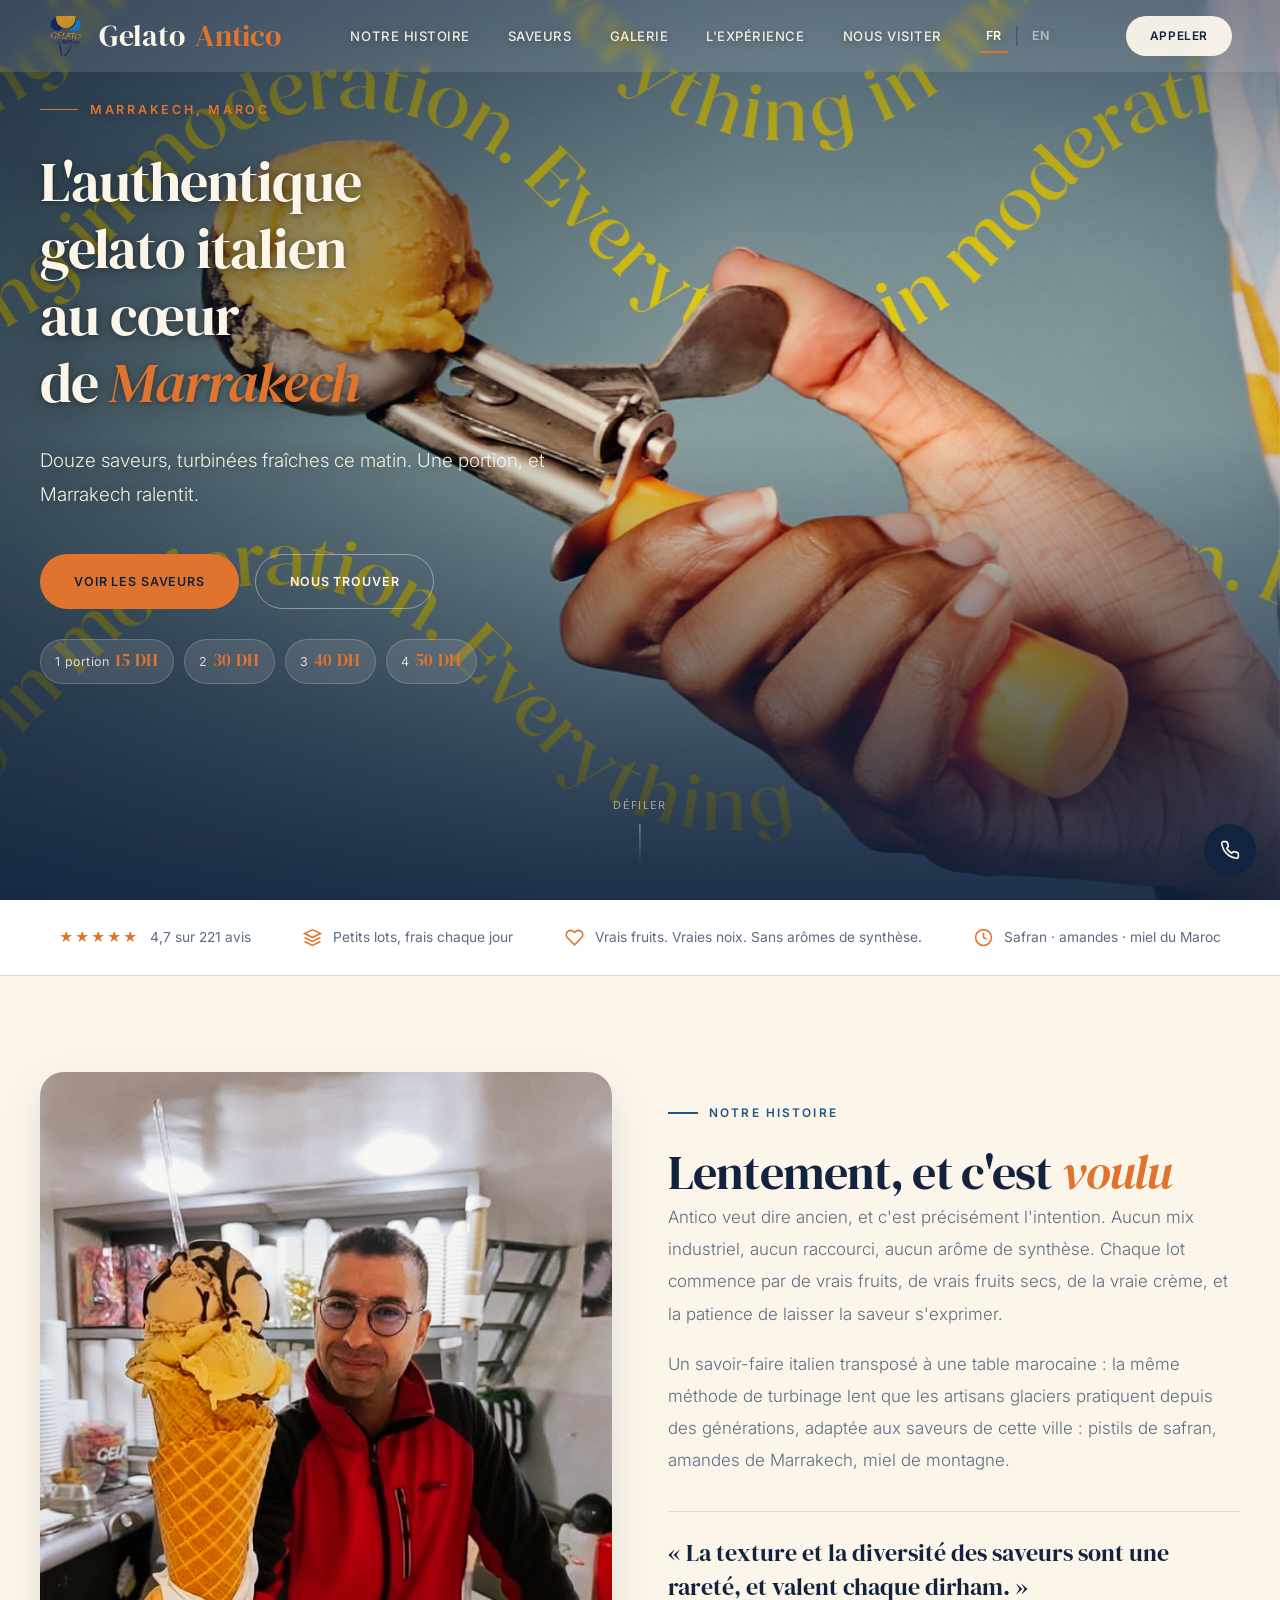
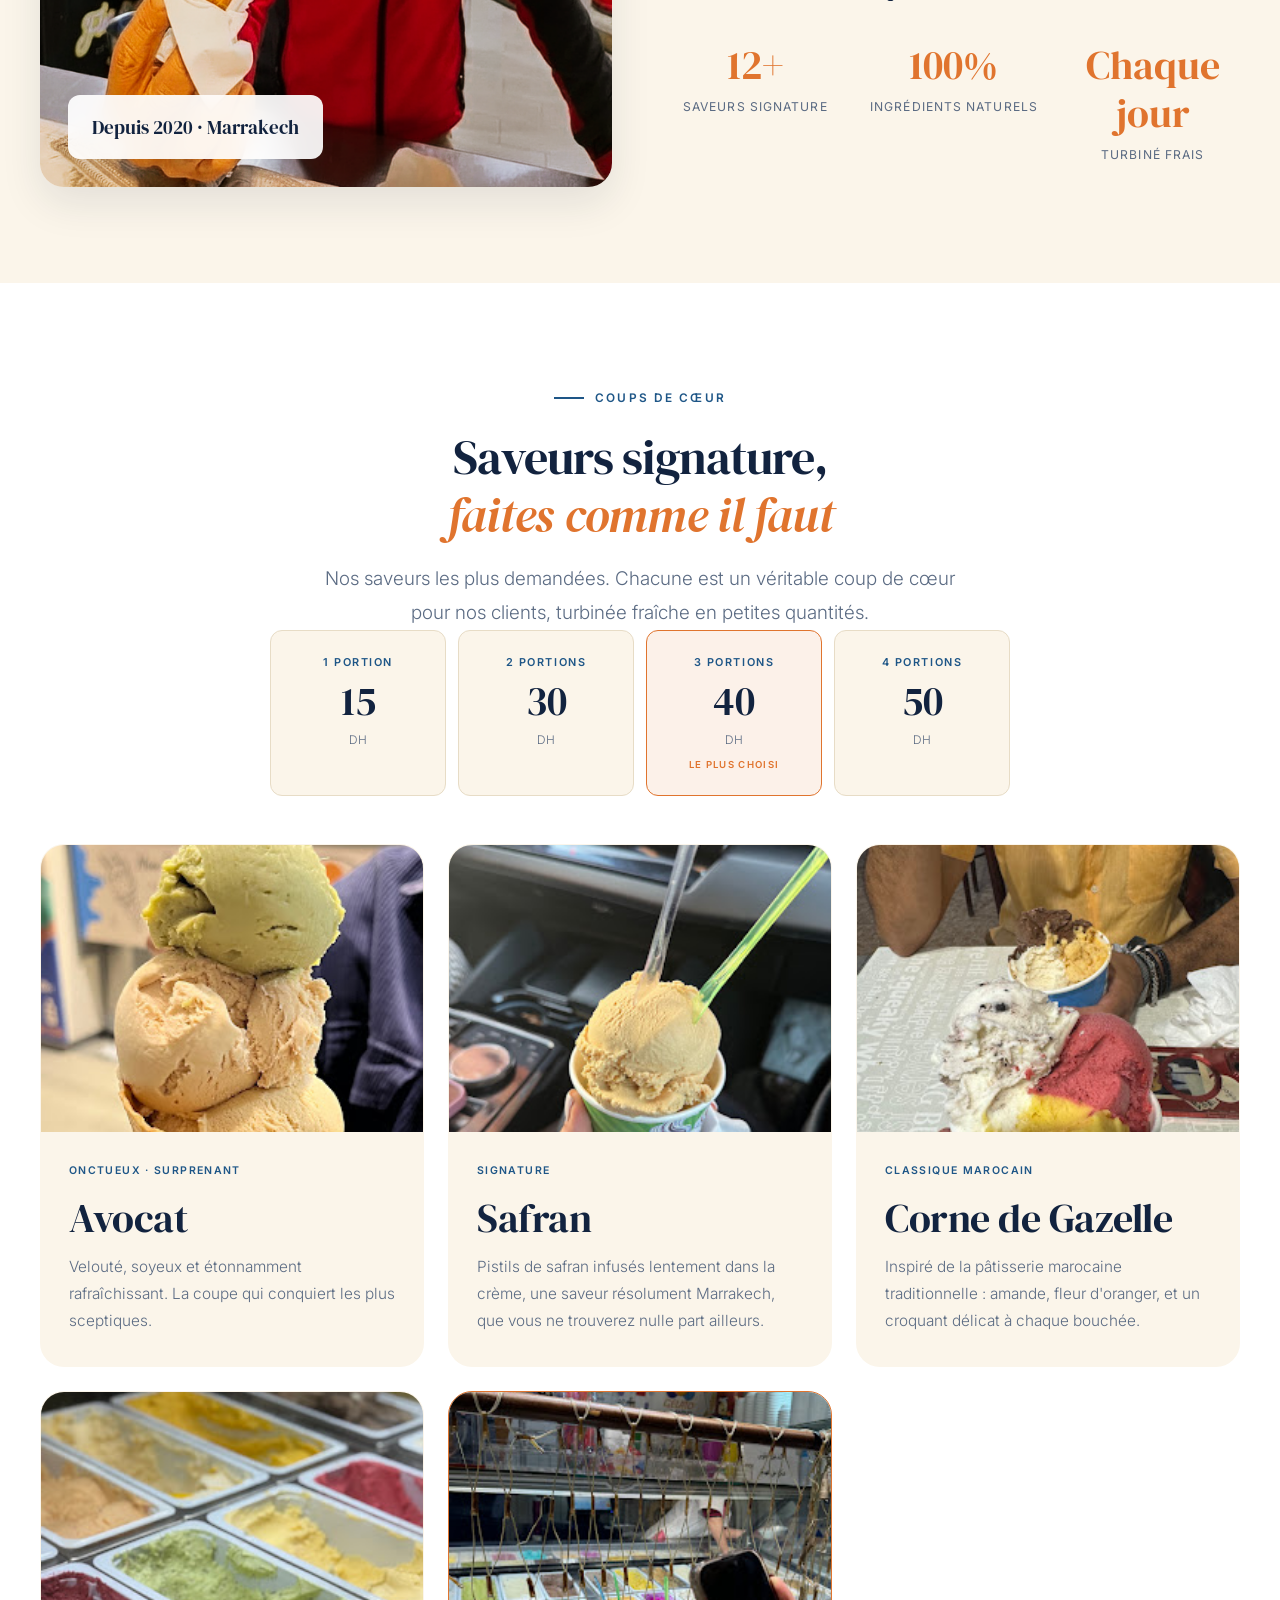
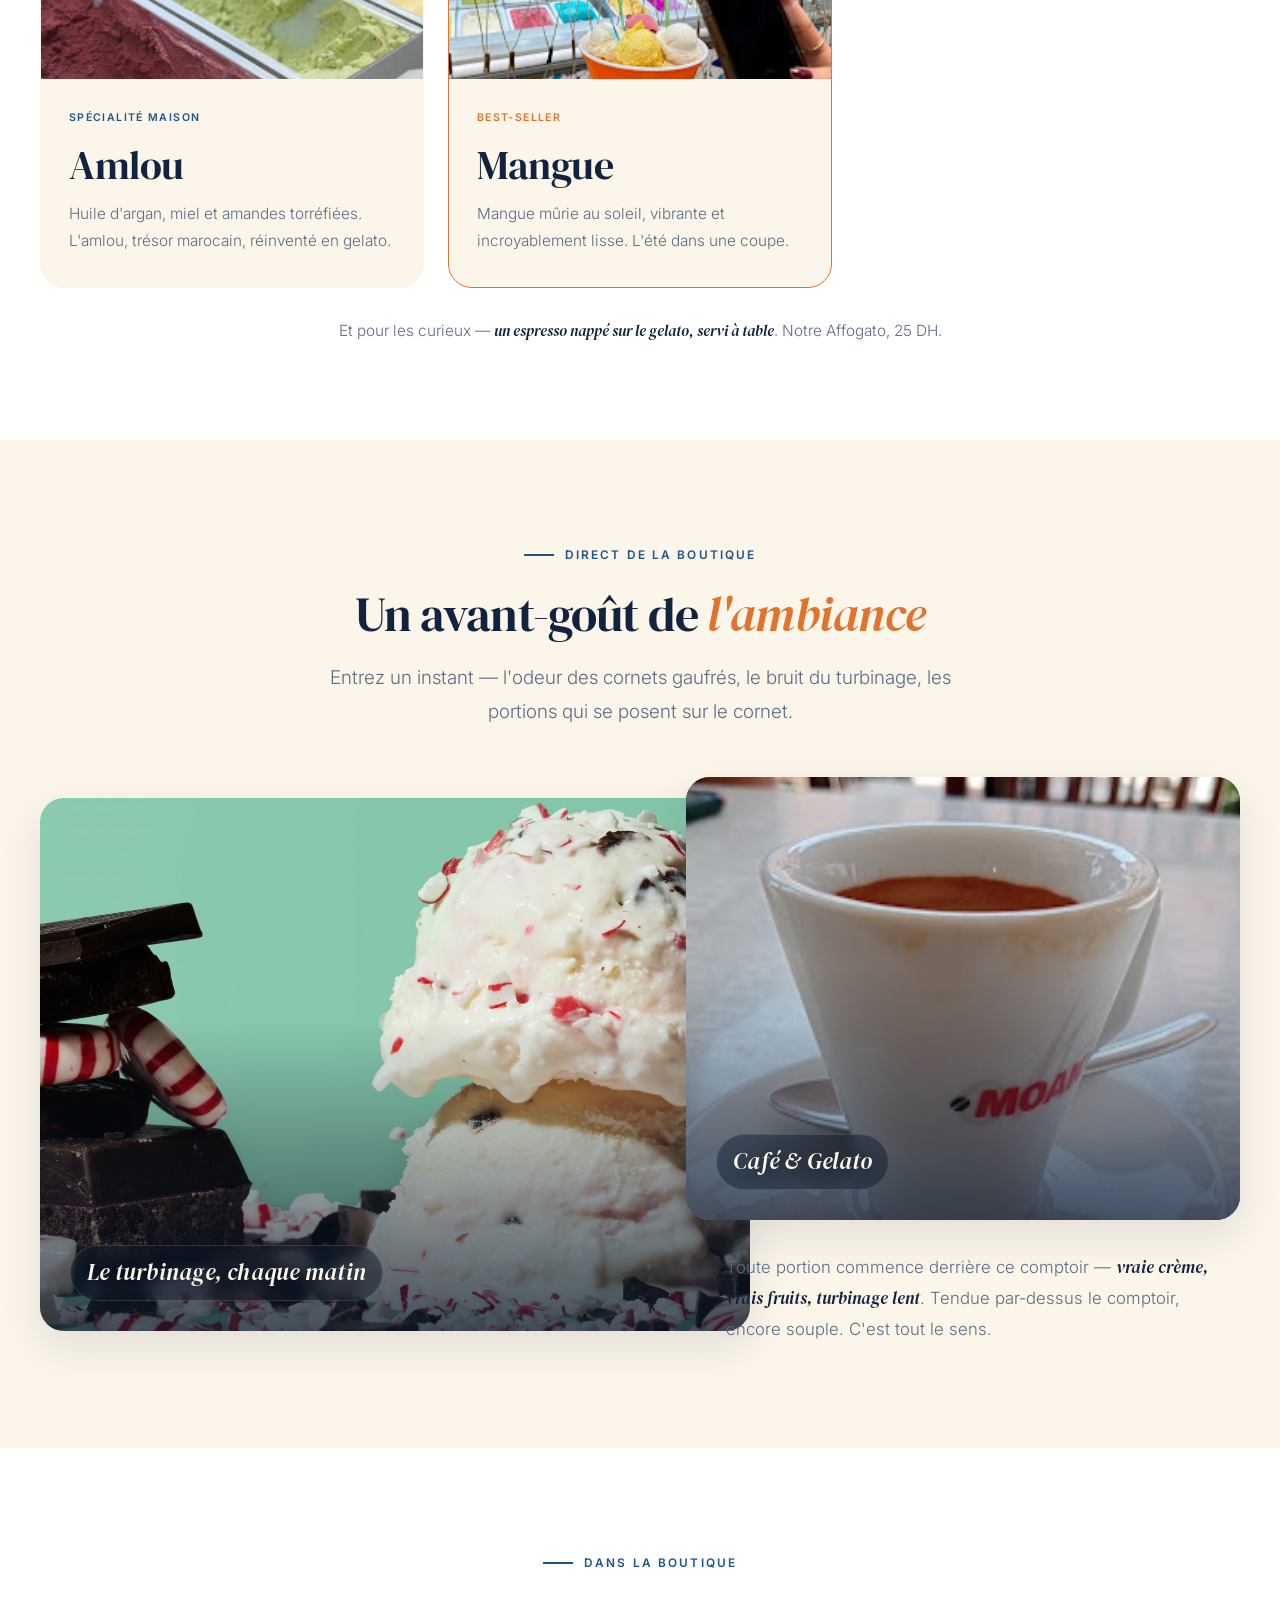
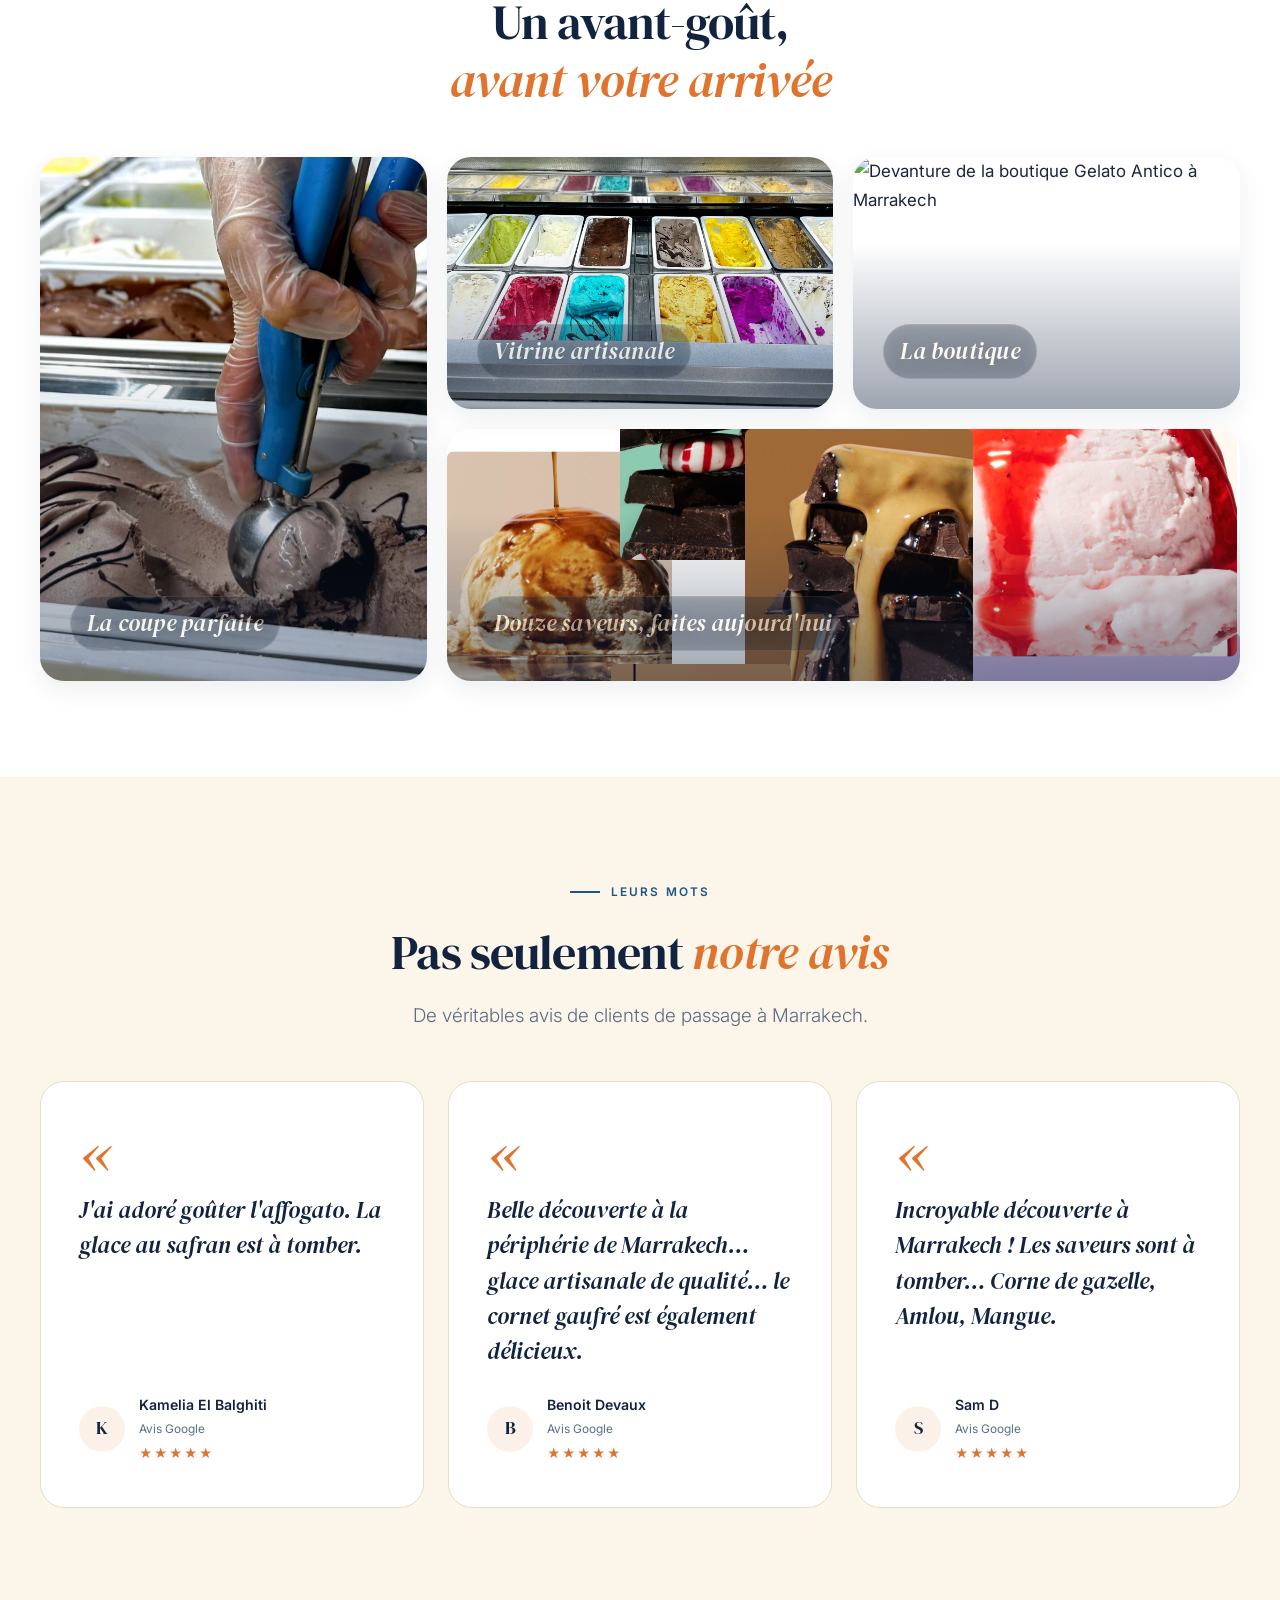
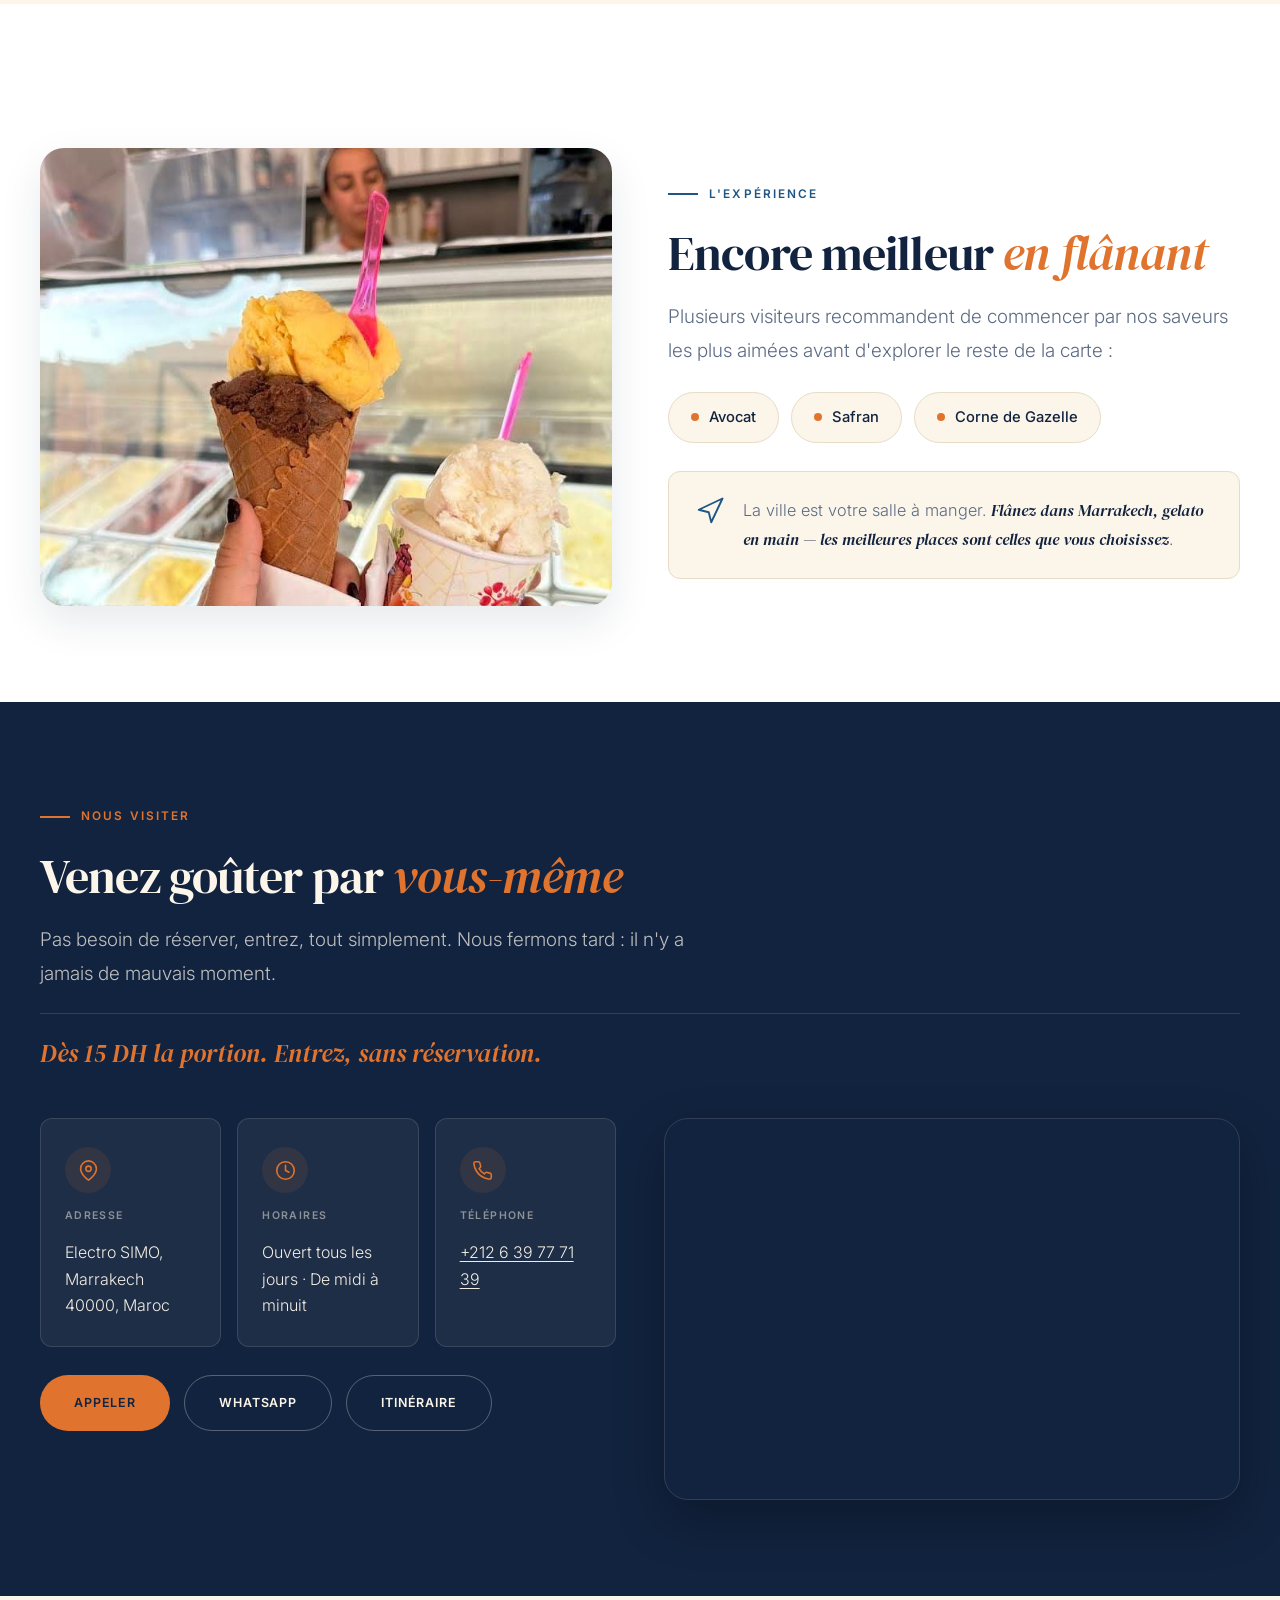
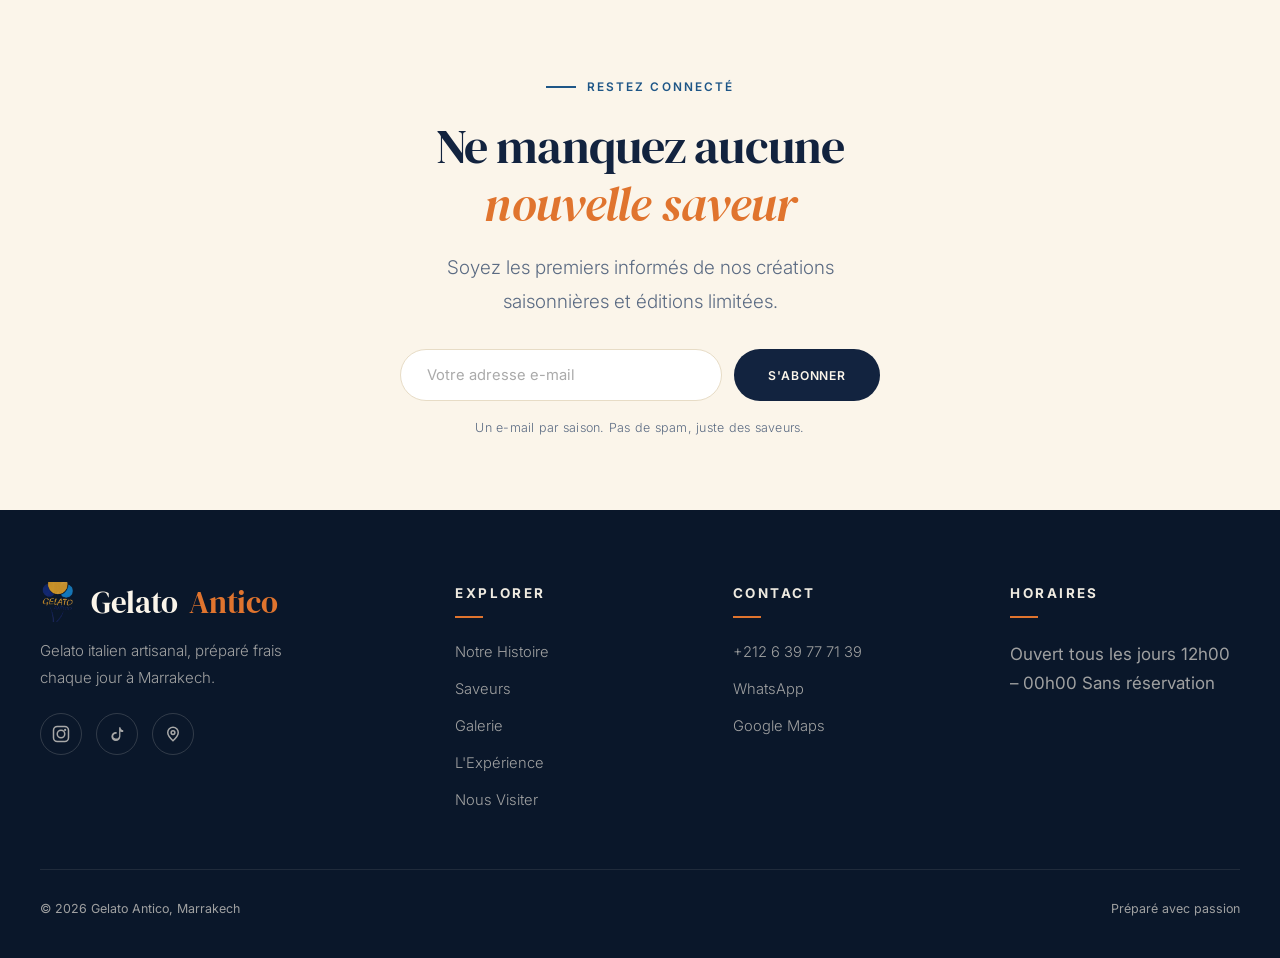
==== commit aca35790: "fixer les liens" ====
--- a/fr/index.html
+++ b/fr/index.html
@@ -277,7 +277,7 @@
             <div class="section-tag">Derrière le comptoir</div>
             <h3>Voyez le gelato prendre vie</h3>
             <p>Des lots frais, chaque jour.</p>
-            <a class="reel-ig" href="https://instagram.com" target="_blank" rel="noopener">
+            <a class="reel-ig" href="https://www.instagram.com/p/DZ8iUwFCRzh" target="_blank" rel="noopener">
               <svg viewBox="0 0 24 24" fill="none" stroke="currentColor" stroke-width="2" aria-hidden="true"><rect x="2" y="2" width="20" height="20" rx="5"/><circle cx="12" cy="12" r="5"/><circle cx="17.5" cy="6.5" r="1.5" fill="currentColor" stroke="none"/></svg>
               @gelatoantico
             </a>
@@ -439,7 +439,7 @@
         <div class="visit-actions">
           <a href="tel:+212639777139" class="btn btn-gold">Appeler</a>
           <a href="https://wa.me/212639777139" class="btn btn-outline-light" target="_blank" rel="noopener">WhatsApp</a>
-          <a href="https://maps.google.com/?cid=10820542430739020654" class="btn btn-outline-light" target="_blank" rel="noopener">Itinéraire</a>
+          <a href="https://maps.app.goo.gl/7swrvhuaL11CDKaD8" class="btn btn-outline-light" target="_blank" rel="noopener">Itinéraire</a>
         </div>
       </div>
       <div class="map-wrap reveal reveal-delay-3">
@@ -471,14 +471,14 @@
         <div class="logo"><img src="../assets/img/logo.png" alt="Logo Gelato Antico" width="40" height="40">Gelato <span>Antico</span></div>
         <p>Gelato italien artisanal, préparé frais chaque jour à Marrakech.</p>
         <div class="foot-social">
-          <a href="#" aria-label="Instagram">
+          <a href="https://www.instagram.com/p/DZ8iUwFCRzh" target="_blank" rel="noopener" aria-label="Instagram">
             <svg viewBox="0 0 24 24" fill="none" stroke="currentColor" stroke-width="2" aria-hidden="true"><rect x="2" y="2" width="20" height="20" rx="5"/><circle cx="12" cy="12" r="5"/><circle cx="17.5" cy="6.5" r="1.5" fill="currentColor" stroke="none"/></svg>
           </a>
-          <a href="#" aria-label="Facebook">
-            <svg viewBox="0 0 24 24" fill="none" stroke="currentColor" stroke-width="2" aria-hidden="true"><path d="M18 2h-3a5 5 0 0 0-5 5v3H7v4h3v8h4v-8h3l1-4h-4V7a1 1 0 0 1 1-1h3z"/></svg>
+          <a href="https://www.tiktok.com/@gelato1antico" target="_blank" rel="noopener" aria-label="TikTok">
+            <svg viewBox="0 0 24 24" fill="currentColor" aria-hidden="true"><path d="M16.5 3c.3 2.1 1.7 3.7 3.8 4v2.4c-1.3.1-2.6-.2-3.8-.8v6.6c0 3.4-2.7 6-6 6-3.3 0-6-2.7-6-6s2.7-6 6-6c.3 0 .7 0 1 .1v2.5c-.3-.1-.6-.1-1-.1-1.9 0-3.5 1.6-3.5 3.5S9.4 18 11.3 18s3.5-1.6 3.5-3.5V3h1.7z"/></svg>
           </a>
-          <a href="#" aria-label="TripAdvisor">
-            <svg viewBox="0 0 24 24" fill="none" stroke="currentColor" stroke-width="2" aria-hidden="true"><circle cx="12" cy="12" r="10"/><circle cx="8.5" cy="12" r="2.5"/><circle cx="15.5" cy="12" r="2.5"/></svg>
+          <a href="https://maps.app.goo.gl/7swrvhuaL11CDKaD8" target="_blank" rel="noopener" aria-label="Google Maps">
+            <svg viewBox="0 0 24 24" fill="none" stroke="currentColor" stroke-width="2" aria-hidden="true"><path d="M12 21s-7-6.4-7-11a7 7 0 0 1 14 0c0 4.6-7 11-7 11z"/><circle cx="12" cy="10" r="2.5"/></svg>
           </a>
         </div>
       </div>
@@ -494,7 +494,7 @@
         <h4>Contact</h4>
         <a href="tel:+212639777139">+212 6 39 77 71 39</a>
         <a href="https://wa.me/212639777139" target="_blank" rel="noopener">WhatsApp</a>
-        <a href="https://maps.google.com/?cid=10820542430739020654" target="_blank" rel="noopener">Google Maps</a>
+        <a href="https://maps.app.goo.gl/7swrvhuaL11CDKaD8" target="_blank" rel="noopener">Google Maps</a>
       </div>
       <div class="foot-col">
         <h4>Horaires</h4>
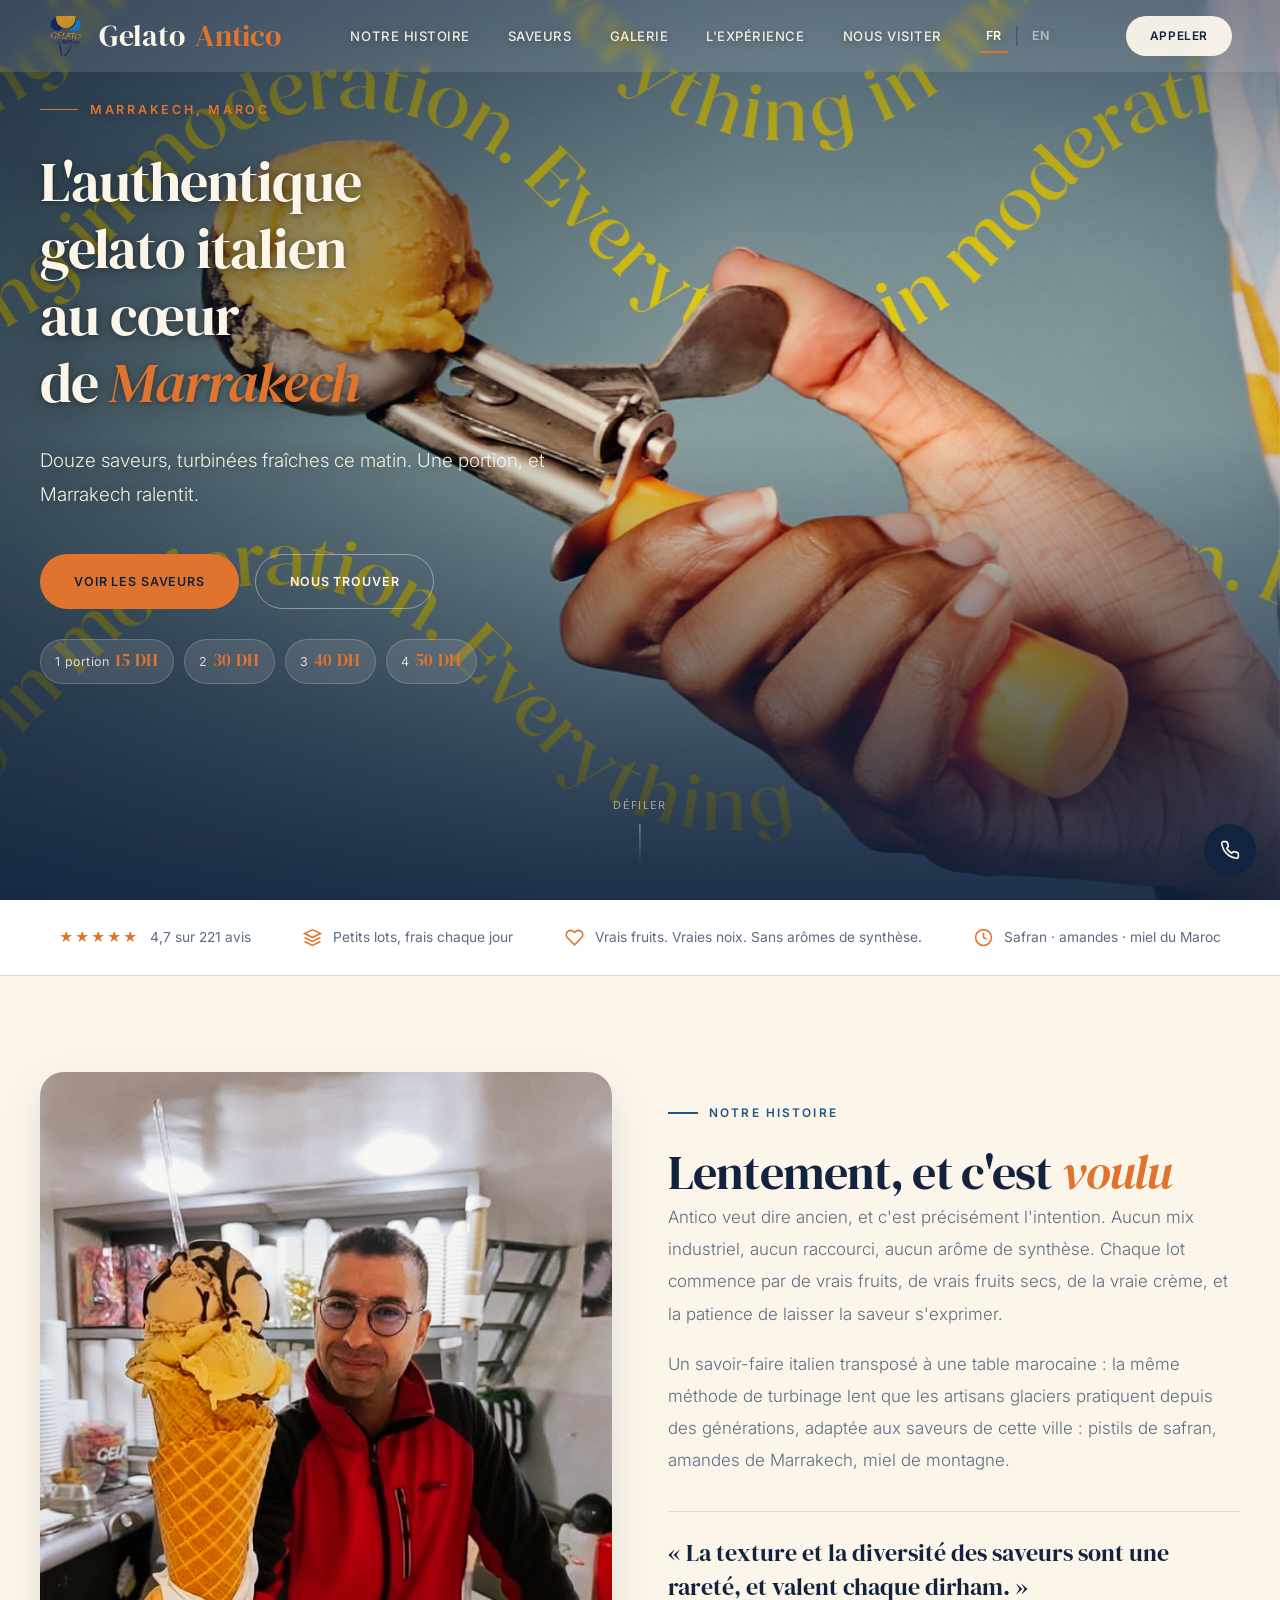
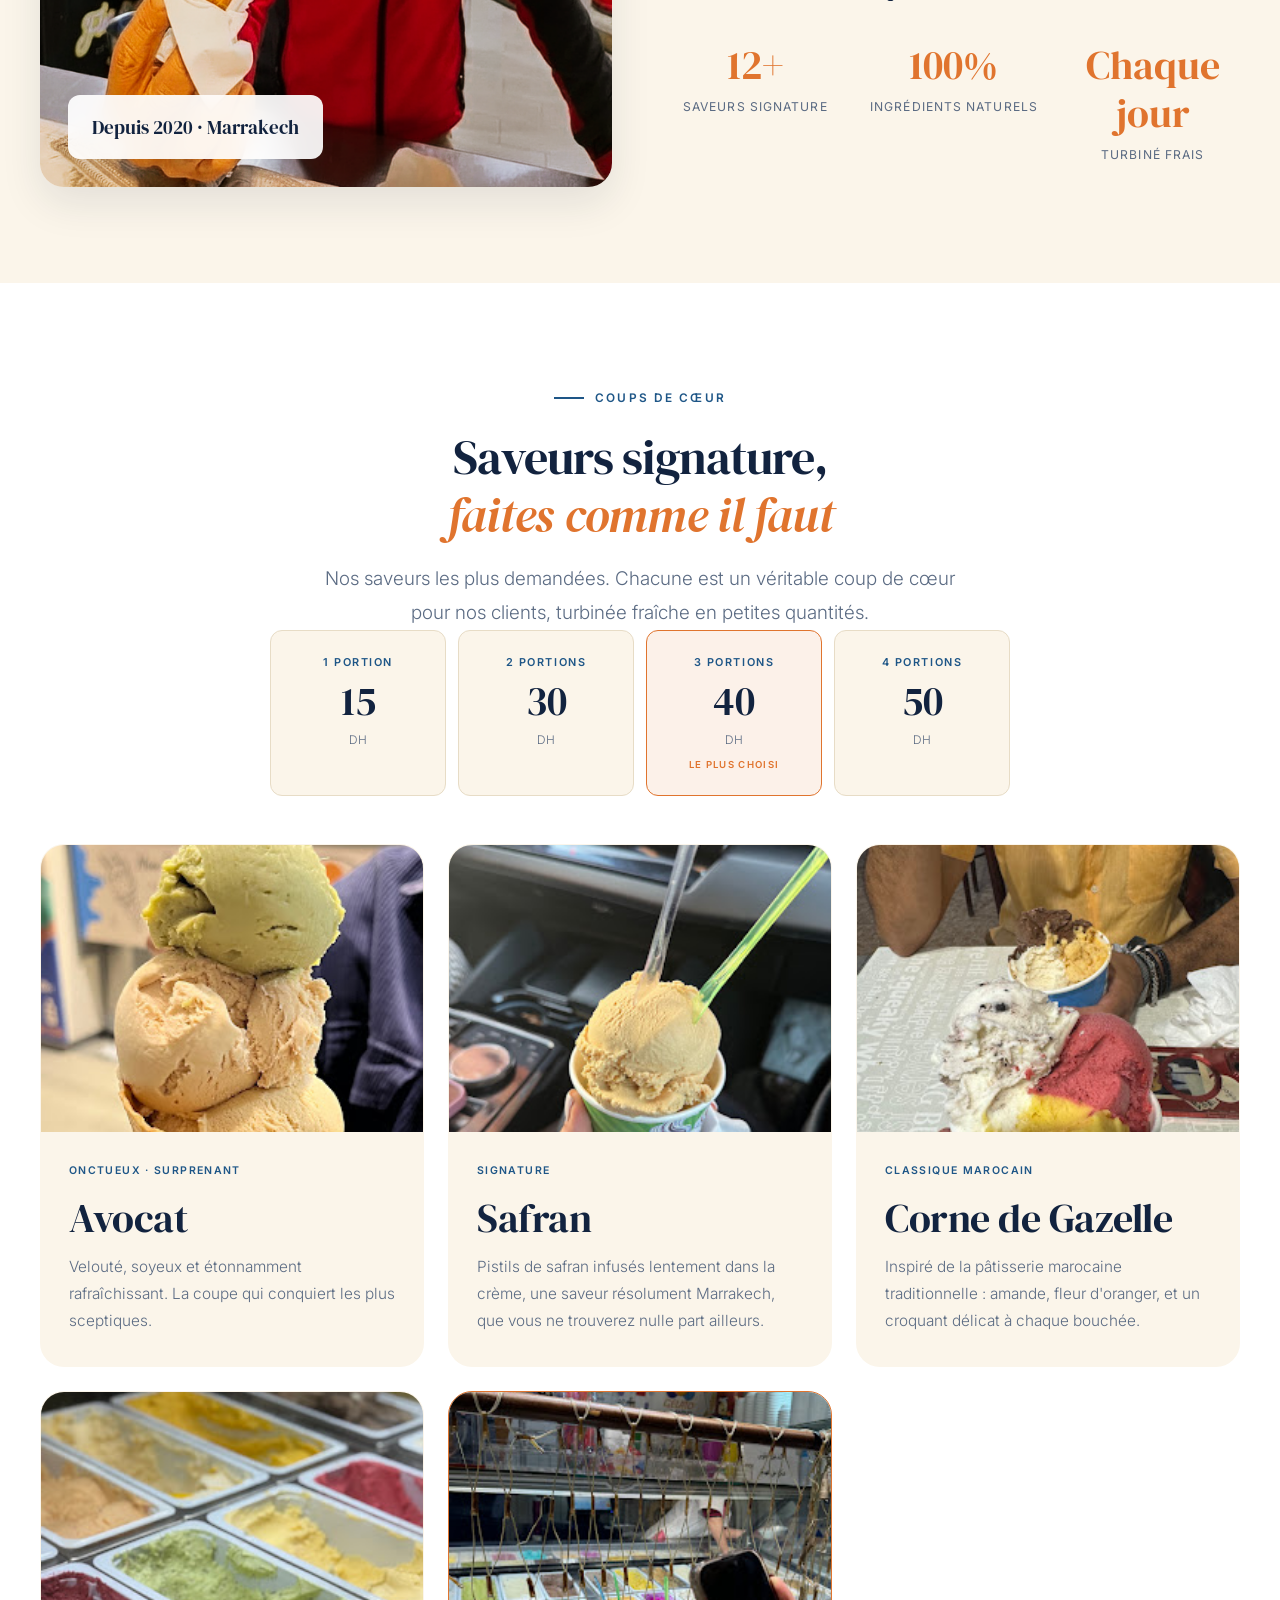
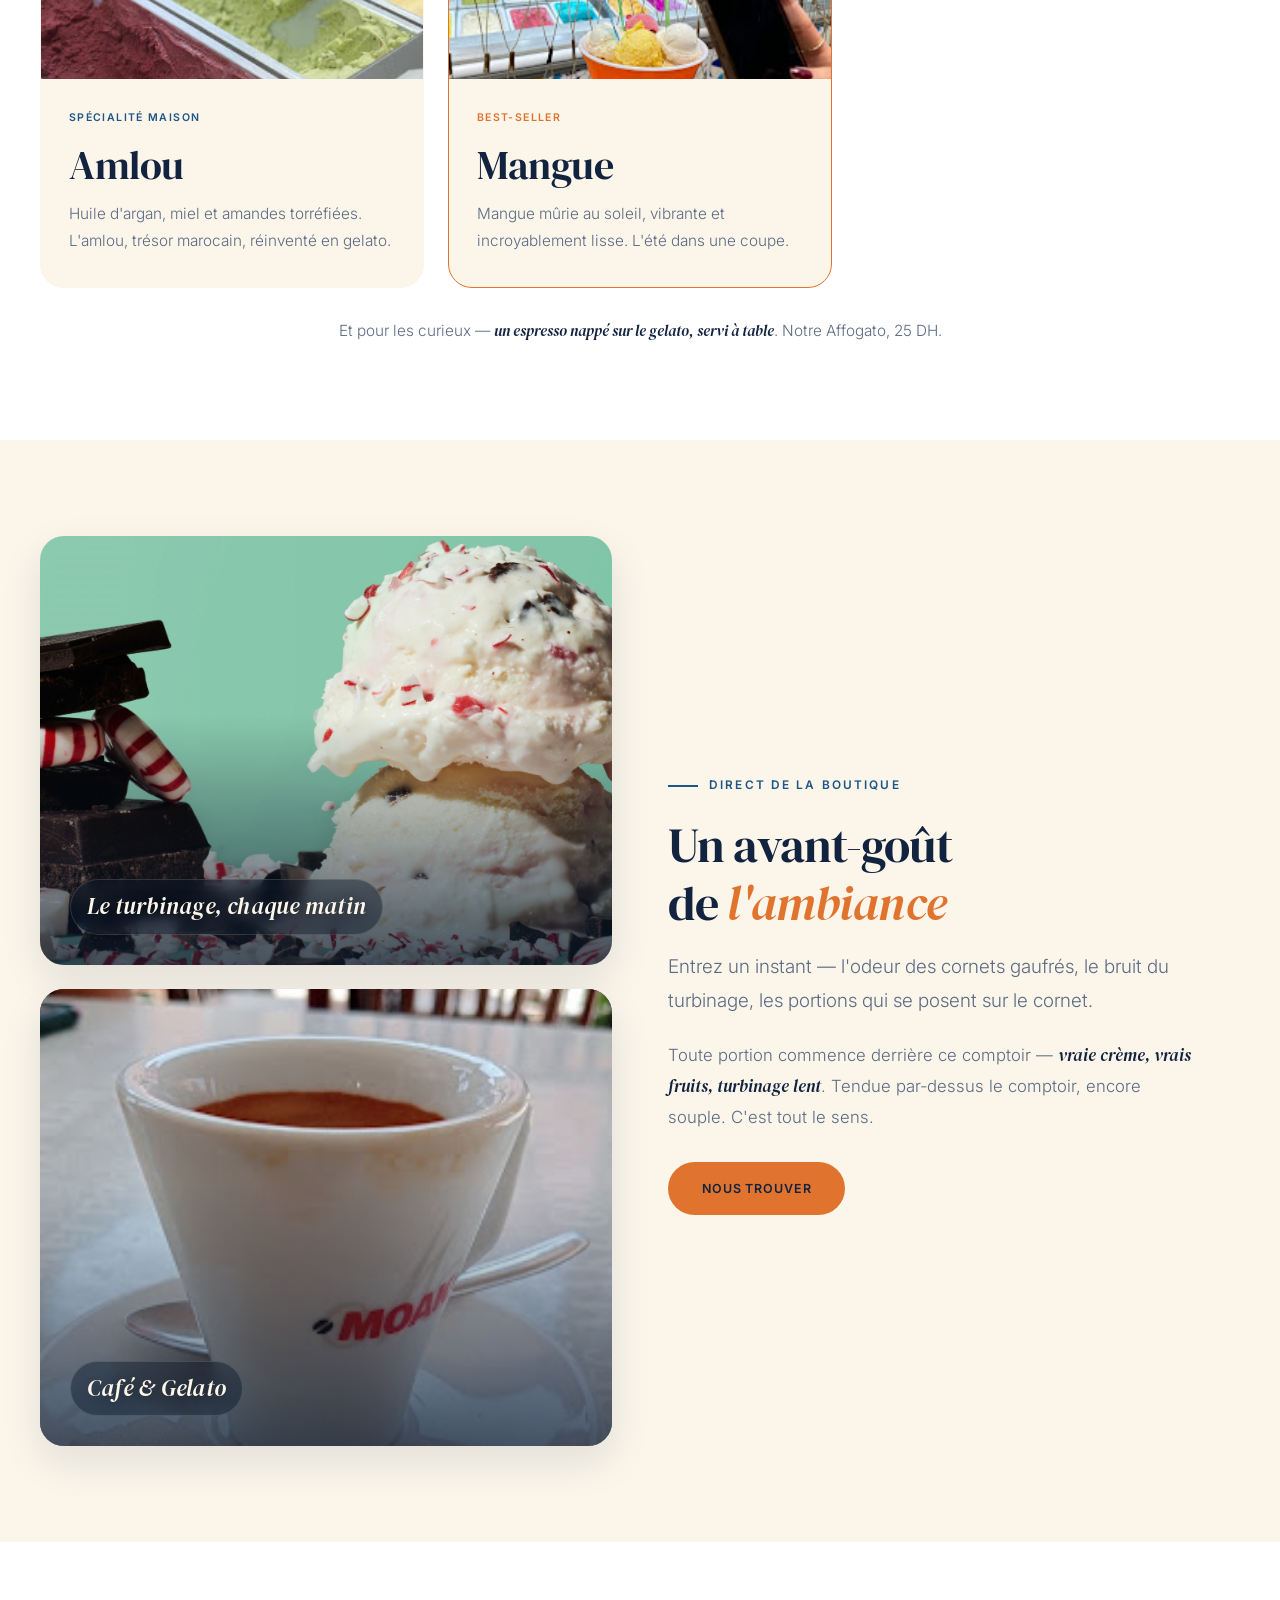
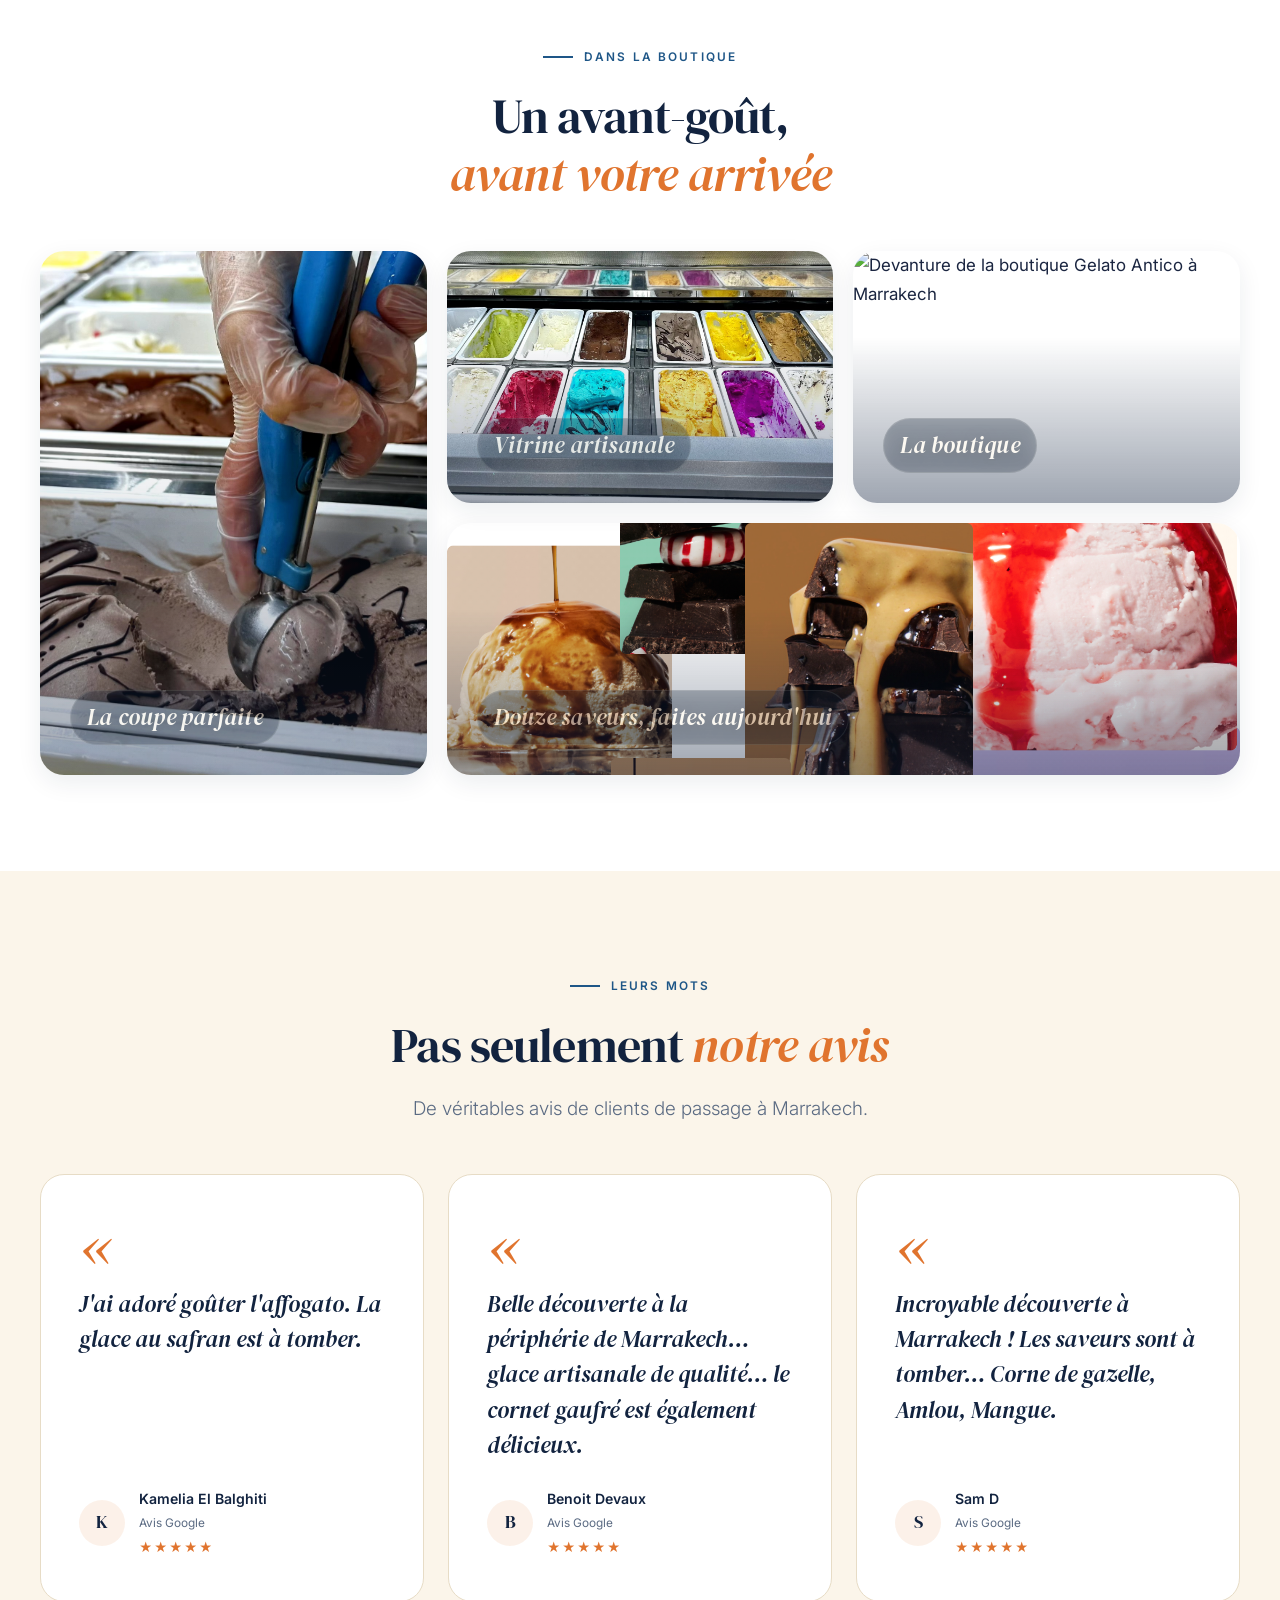
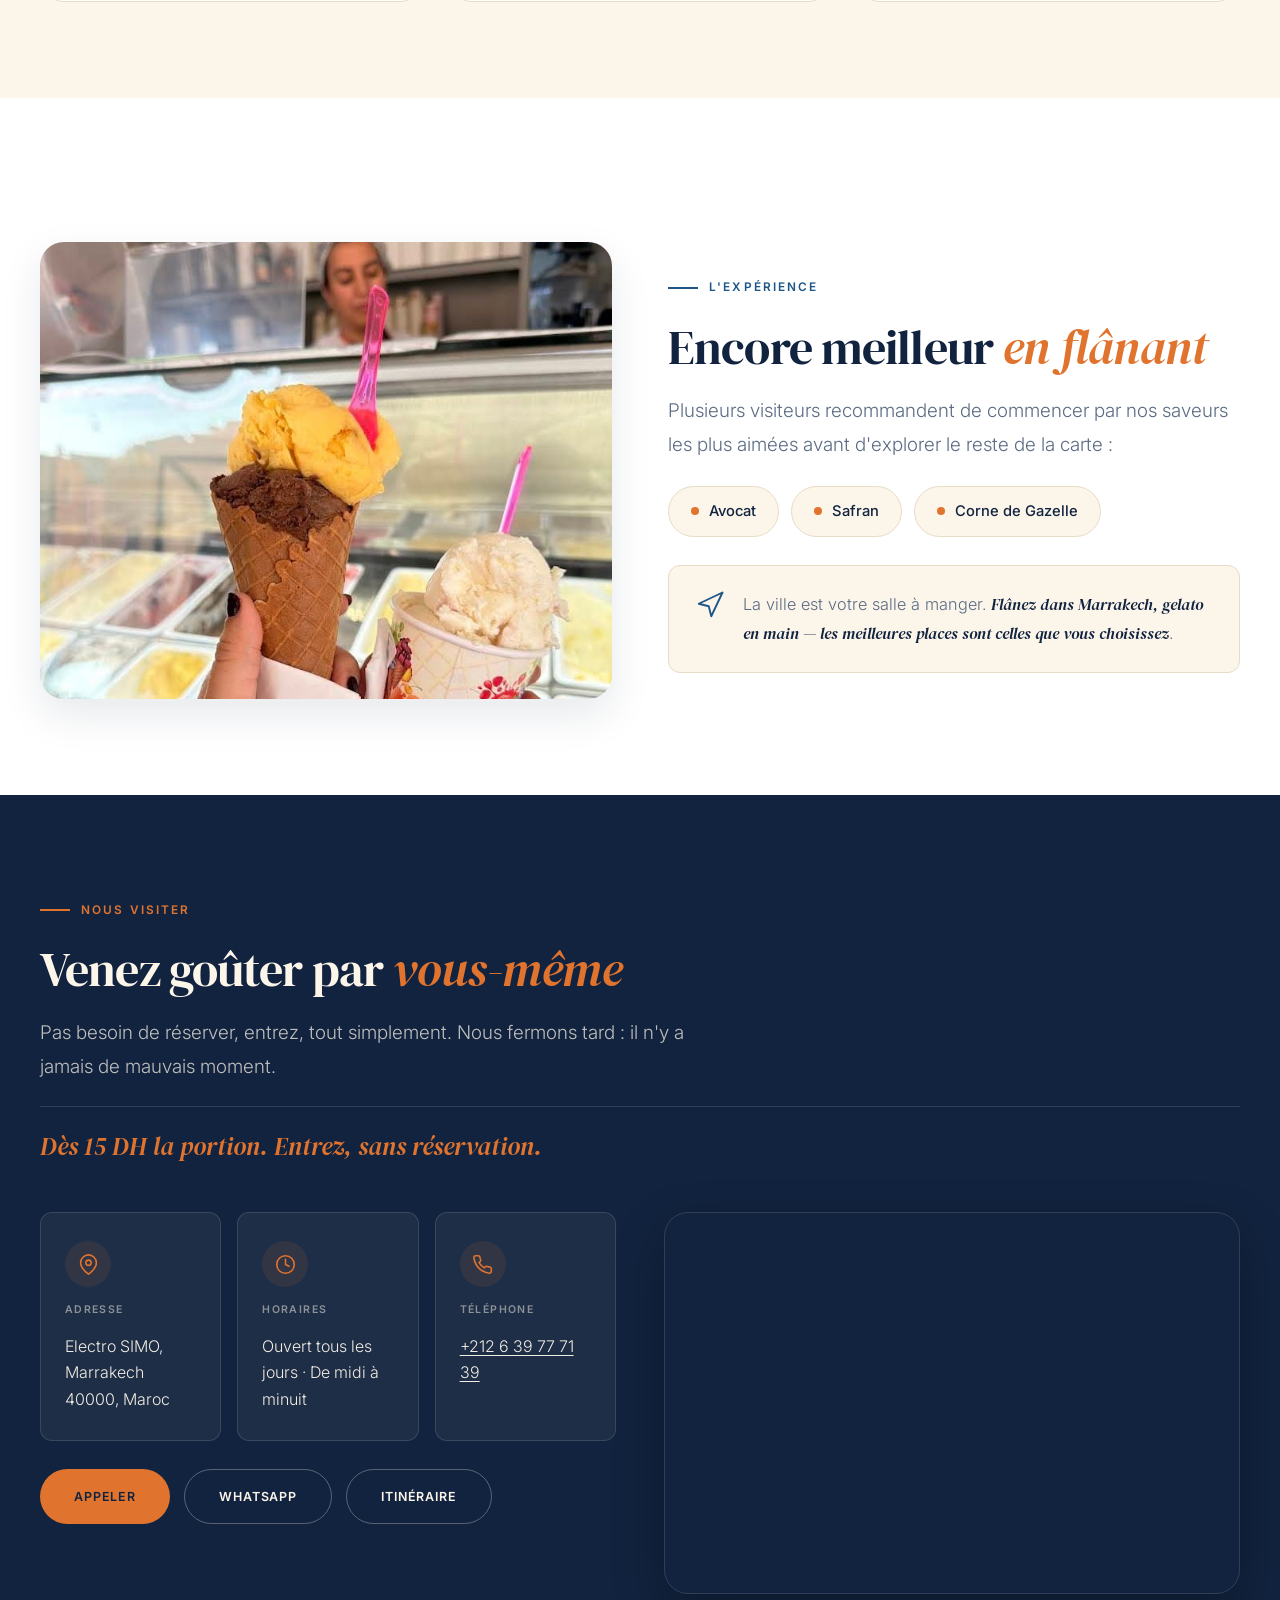
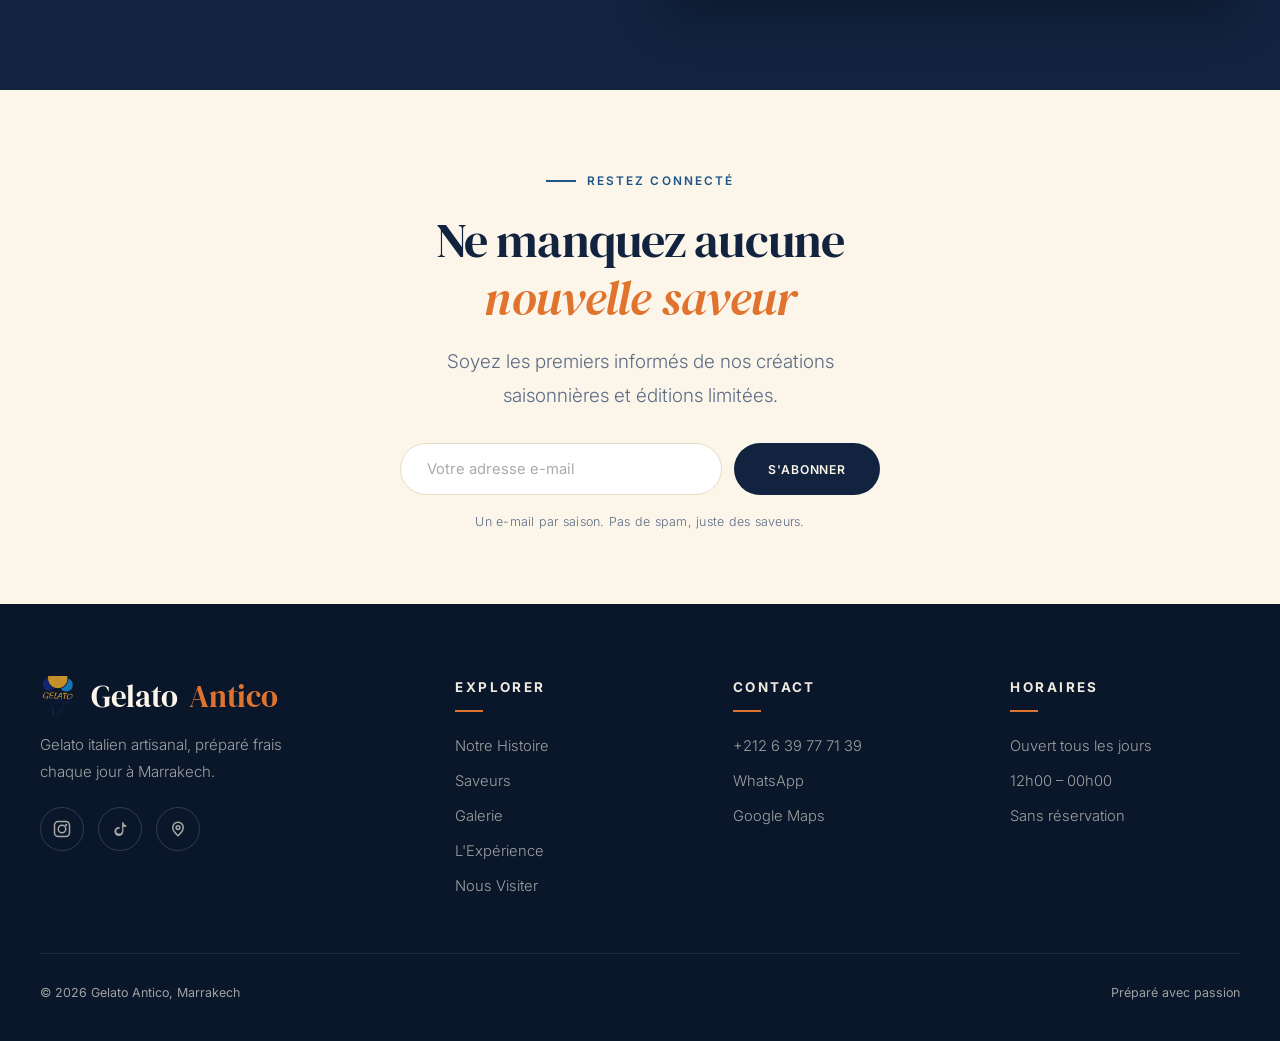
==== commit 63e4ac18: "fixer les liens et sections" ====
--- a/fr/index.html
+++ b/fr/index.html
@@ -261,46 +261,43 @@
 
 <section class="shop-reel" aria-label="Depuis la boutique">
   <div class="container">
-    <div class="section-center">
-      <div class="section-tag reveal">Direct de la boutique</div>
-      <h2 class="section-title reveal reveal-delay-1">Un avant-goût de <em>l'ambiance</em></h2>
-      <p class="section-subtitle reveal reveal-delay-2">Entrez un instant — l'odeur des cornets gaufrés, le bruit du turbinage, les portions qui se posent sur le cornet.</p>
-    </div>
-    <div class="shop-media reveal reveal-delay-2">
-      <!-- Mobile uniquement : Reel promotionnel façon Instagram -->
-      <div class="reel-mobile">
-        <div class="reel-wrap">
-          <video autoplay muted loop playsinline preload="none" poster="../assets/img/MainHero.png" aria-label="Reel promotionnel de l'ambiance de la boutique Gelato Antico">
-            <source src="../assets/videos/ce-glacier.mp4" type="video/mp4">
-          </video>
-          <div class="reel-cap">
-            <div class="section-tag">Derrière le comptoir</div>
-            <h3>Voyez le gelato prendre vie</h3>
-            <p>Des lots frais, chaque jour.</p>
-            <a class="reel-ig" href="https://www.instagram.com/p/DZ8iUwFCRzh" target="_blank" rel="noopener">
-              <svg viewBox="0 0 24 24" fill="none" stroke="currentColor" stroke-width="2" aria-hidden="true"><rect x="2" y="2" width="20" height="20" rx="5"/><circle cx="12" cy="12" r="5"/><circle cx="17.5" cy="6.5" r="1.5" fill="currentColor" stroke="none"/></svg>
-              @gelatoantico
-            </a>
-          </div>
-        </div>
-      </div>
-      <!-- Desktop uniquement : composition photographique premium -->
-      <div class="feature-desktop">
-        <div class="feature-grid">
+    <div class="craft-grid">
+      <div class="craft-media reveal reveal-delay-2">
+        <!-- Mobile + tablet : Reel promotionnel façon Instagram -->
+        <div class="reel-mobile">
+          <div class="reel-wrap">
+            <video autoplay muted loop playsinline preload="none" poster="../assets/img/MainHero.png" aria-label="Reel promotionnel de l'ambiance de la boutique Gelato Antico">
+              <source src="../assets/videos/ce-glacier.mp4" type="video/mp4">
+            </video>
+            <div class="reel-cap">
+              <div class="section-tag">Derrière le comptoir</div>
+              <h3>Voyez le gelato prendre vie</h3>
+              <p>Des lots frais, chaque jour.</p>
+              <a class="reel-ig" href="https://www.instagram.com/p/DZ8iUwFCRzh" target="_blank" rel="noopener">
+                <svg viewBox="0 0 24 24" fill="none" stroke="currentColor" stroke-width="2" aria-hidden="true"><rect x="2" y="2" width="20" height="20" rx="5"/><circle cx="12" cy="12" r="5"/><circle cx="17.5" cy="6.5" r="1.5" fill="currentColor" stroke="none"/></svg>
+                @gelatoantico
+              </a>
+            </div>
+          </div>
+        </div>
+        <!-- Desktop : composition photographique premium -->
+        <div class="feature-desktop">
           <div class="feat-main">
             <img src="../assets/img/Main2hero.png" alt="Vitrine de gelato artisanal chez Gelato Antico" loading="lazy" width="1200" height="900">
             <div class="gallery-overlay"><span>Le turbinage, chaque matin</span></div>
           </div>
-          <div class="feat-stack">
-            <div class="feat-side">
-              <img src="../assets/img/CofeeNormal.jpg" alt="Café fraîchement préparé accompagné de gelato chez Gelato Antico" loading="lazy" width="480" height="384">
-              <div class="gallery-overlay"><span>Café &amp; Gelato</span></div>
-            </div>
-            <div class="feat-text reveal">
-              <p>Toute portion commence derrière ce comptoir — <em>vraie crème, vrais fruits, turbinage lent</em>. Tendue par-dessus le comptoir, encore souple. C'est tout le sens.</p>
-            </div>
-          </div>
-        </div>
+          <div class="feat-side">
+            <img src="../assets/img/CofeeNormal.jpg" alt="Café fraîchement préparé accompagné de gelato chez Gelato Antico" loading="lazy" width="480" height="384">
+            <div class="gallery-overlay"><span>Café &amp; Gelato</span></div>
+          </div>
+        </div>
+      </div>
+      <div class="craft-text">
+        <div class="section-tag reveal">Direct de la boutique</div>
+        <h2 class="section-title reveal reveal-delay-1">Un avant-goût de <em>l'ambiance</em></h2>
+        <p class="section-subtitle reveal reveal-delay-2">Entrez un instant — l'odeur des cornets gaufrés, le bruit du turbinage, les portions qui se posent sur le cornet.</p>
+        <p class="craft-copy reveal reveal-delay-3">Toute portion commence derrière ce comptoir — <em>vraie crème, vrais fruits, turbinage lent</em>. Tendue par-dessus le comptoir, encore souple. C'est tout le sens.</p>
+        <a href="#visit" class="btn btn-gold craft-cta reveal reveal-delay-3">Nous trouver</a>
       </div>
     </div>
   </div>
--- a/css/style.css
+++ b/css/style.css
@@ -412,9 +412,8 @@
 }
 .flavor-desc { font-size: 0.96rem; line-height: 1.75; color: var(--muted); font-weight: 300; }
 
-/* ===== SHOP REEL / DESKTOP FEATURE ===== */
+/* ===== SHOP REEL / CRAFT SECTION ===== */
 .shop-reel { background: var(--bg); }
-.shop-media { margin-top: 48px; }
 
 /* Mobile + tablet Reel — never on desktop */
 .reel-mobile { display: none; }
@@ -444,10 +443,21 @@
   .reel-ig svg { width: 18px; height: 18px; }
 }
 
-/* Desktop-only premium editorial photography — hidden on mobile + tablet */
-.feature-desktop { display: block; }
+/* ===== CRAFT — clean two-column editorial (no overlap) ===== */
+/* One parent grid holds the image collage (left) and the text block (right).
+   No negative margins, no z-index, no manual offsets — just gap + alignment. */
+.craft-grid {
+  display: grid;
+  grid-template-columns: 1fr 1fr;
+  gap: var(--s-9);          /* 56px */
+  align-items: center;
+}
+.craft-media { display: block; min-width: 0; }   /* prevents grid blowout from images */
+
+/* Desktop-only editorial photography — hidden on mobile + tablet */
+.feature-desktop { display: flex; flex-direction: column; gap: var(--s-6); }
 @media (max-width: 1023.98px) { .feature-desktop { display: none; } }
-.feature-grid { display: grid; grid-template-columns: 1.45fr 1fr; gap: 0; align-items: center; position: relative; }
+
 .feat-main {
   position: relative; border-radius: var(--r-lg); overflow: hidden;
   aspect-ratio: 4 / 3; box-shadow: var(--sh-md);
@@ -455,10 +465,7 @@
 .feat-main img { width: 100%; height: 100%; object-fit: cover; object-position: center 30%; transition: transform var(--t-slow); }
 .feature-desktop:hover .feat-main img { transform: scale(1.04); }
 .feat-main .gallery-overlay { opacity: 1; background: linear-gradient(180deg, transparent 42%, rgba(10,23,42,0.72) 100%); }
-.feat-stack {
-  display: flex; flex-direction: column; gap: var(--s-6);
-  margin-left: -64px; position: relative; z-index: 2;
-}
+
 .feat-side {
   position: relative; border-radius: var(--r-lg); overflow: hidden;
   aspect-ratio: 5 / 4; box-shadow: var(--sh-md); background: var(--primary);
@@ -466,9 +473,26 @@
 .feat-side img { width: 100%; height: 100%; object-fit: cover; object-position: center 35%; transition: transform var(--t-slow); }
 .feat-side:hover img { transform: scale(1.05); }
 .feat-side .gallery-overlay { opacity: 1; background: linear-gradient(180deg, transparent 42%, rgba(10,23,42,0.68) 100%); }
-.feat-text { padding: 8px 6px 8px 40px; }
-.feat-text p { font-size: 1.05rem; line-height: 1.8; color: var(--muted); font-weight: 300; }
-.feat-text p em { font-family: var(--font-heading); color: var(--primary); }
+
+/* Right column: label, heading, description, supporting copy, CTA */
+.craft-text { max-width: 48ch; min-width: 0; }
+.craft-copy { margin-top: 22px; font-size: 1.05rem; line-height: 1.8; color: var(--muted); font-weight: 300; }
+.craft-copy em { font-family: var(--font-heading); color: var(--primary); }
+.craft-cta { margin-top: 30px; }
+
+/* Craft — tablet collapses to a single column (reel + text, stacked) */
+@media (max-width: 1023.98px) {
+  .craft-grid { grid-template-columns: 1fr; gap: 44px; }
+}
+/* Craft — mobile: media above, centered text below, comfortable reading width */
+@media (max-width: 768px) {
+  .craft-grid { gap: 36px; }
+  .craft-text { text-align: center; max-width: 100%; }
+  .craft-text .section-tag { justify-content: center; }
+  .craft-text .section-title { text-align: center; }
+  .craft-text .section-subtitle { text-align: center; margin-inline: auto; }
+  .craft-copy { text-align: center; margin-inline: auto; max-width: 44ch; }
+}
 
 /* ===== GALLERY (editorial) ===== */
 .gallery { background: var(--surface); }
@@ -617,12 +641,15 @@
   position: relative; padding-bottom: 13px;
 }
 .foot-col h4::after { content: ''; position: absolute; left: 0; bottom: 0; width: 28px; height: 2px; background: var(--accent); }
-.foot-col a { display: block; font-size: 0.92rem; margin-bottom: 12px; transition: color var(--t-fast), transform var(--t-fast); font-weight: 300; width: fit-content; }
+.foot-col a {
+  display: block; font-size: 0.92rem; margin-bottom: 10px;
+  transition: color var(--t-fast), transform var(--t-fast); font-weight: 300; width: fit-content;
+}
 .foot-col a:hover { color: var(--accent); transform: translateX(3px); }
-.footer-static { pointer-events: none; }
+.footer-static { display: block; font-size: 0.92rem; margin-bottom: 10px; font-weight: 300; pointer-events: none; }
 .foot-social { display: flex; gap: 14px; margin-top: 22px; }
 .foot-social a {
-  width: 42px; height: 42px; border-radius: 50%; border: 1px solid rgba(251,245,234,0.16);
+  width: 44px; height: 44px; border-radius: 50%; border: 1px solid rgba(251,245,234,0.16);
   display: flex; align-items: center; justify-content: center; transition: all var(--t);
 }
 .foot-social a:hover { border-color: var(--accent); background: var(--orange-soft); transform: translateY(-3px); }
@@ -631,6 +658,30 @@
 .foot-bottom {
   display: flex; justify-content: space-between; align-items: center;
   padding-top: 28px; font-size: 0.78rem; flex-wrap: wrap; gap: 12px;
+}
+
+/* ---- Footer responsive ---- */
+/* Tablet: brand spans full width on top, link columns flow in two below */
+@media (max-width: 980px) {
+  .foot-grid { grid-template-columns: 1fr 1fr; gap: 44px; }
+  .foot-brand { grid-column: 1 / -1; }
+}
+/* Mobile: single column, centered, generous spacing, 44px touch targets */
+@media (max-width: 620px) {
+  footer { padding: 56px 0 36px; }
+  .foot-grid { grid-template-columns: 1fr; gap: 40px; text-align: center; }
+  .foot-brand { display: flex; flex-direction: column; align-items: center; }
+  .foot-brand .logo { justify-content: center; }
+  .foot-brand p { max-width: 30ch; }
+  .foot-col { display: flex; flex-direction: column; align-items: center; }
+  .foot-col h4 { padding-bottom: 16px; margin-bottom: 18px; }
+  .foot-col h4::after { left: 50%; transform: translateX(-50%); }
+  .foot-col a, .footer-static {
+    min-height: 44px; display: inline-flex; align-items: center; justify-content: center;
+    padding: 6px 12px; margin-bottom: 2px;
+  }
+  .foot-social { justify-content: center; margin-top: 24px; }
+  .foot-bottom { flex-direction: column; text-align: center; gap: 10px; }
 }
 
 /* ===== STICKY CTA ===== */
@@ -723,7 +774,6 @@
   .visit-card { padding: 24px 22px; }
   .reel-cap h3 { font-size: 1.7rem; }
   .gallery-overlay span { font-size: 1.2rem; padding: 6px 13px; }
-  .foot-grid { grid-template-columns: 1fr; gap: 30px; }
   .sticky-cta { right: 16px; bottom: 16px; }
 }
 
